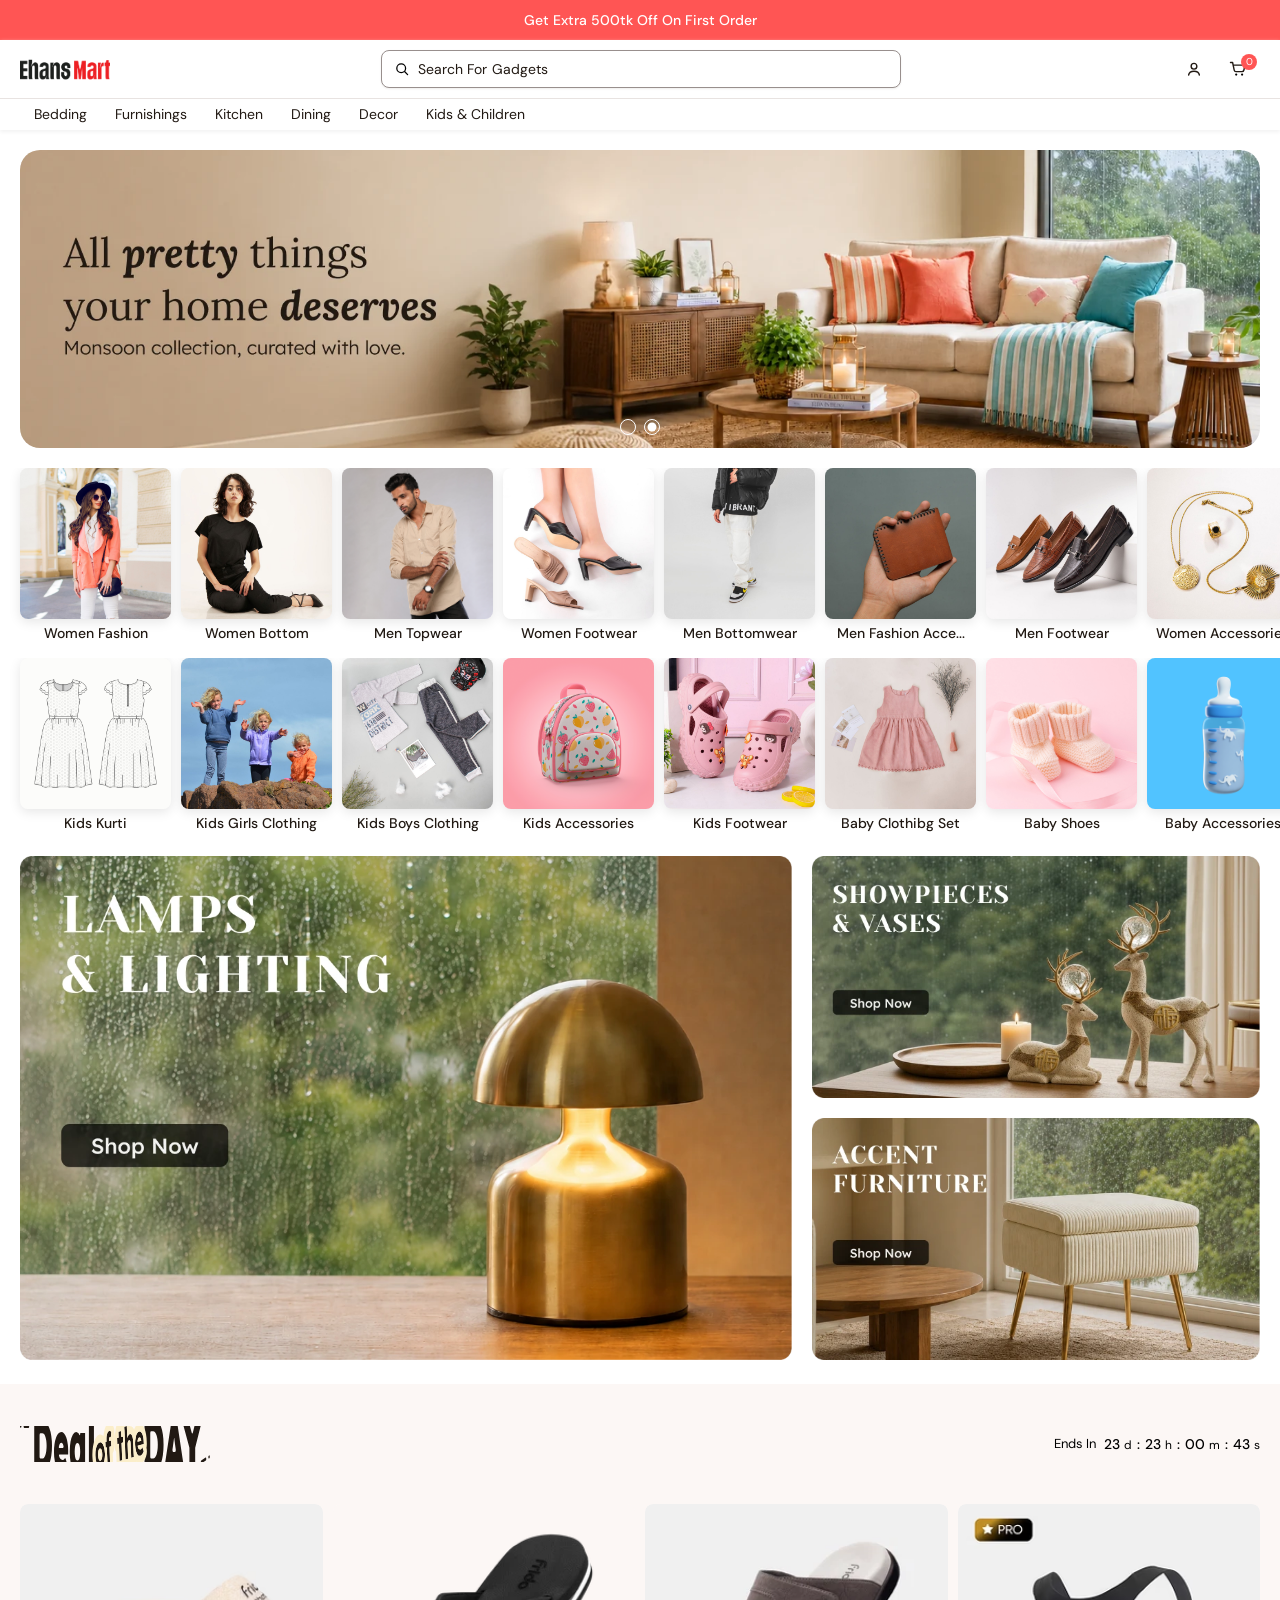
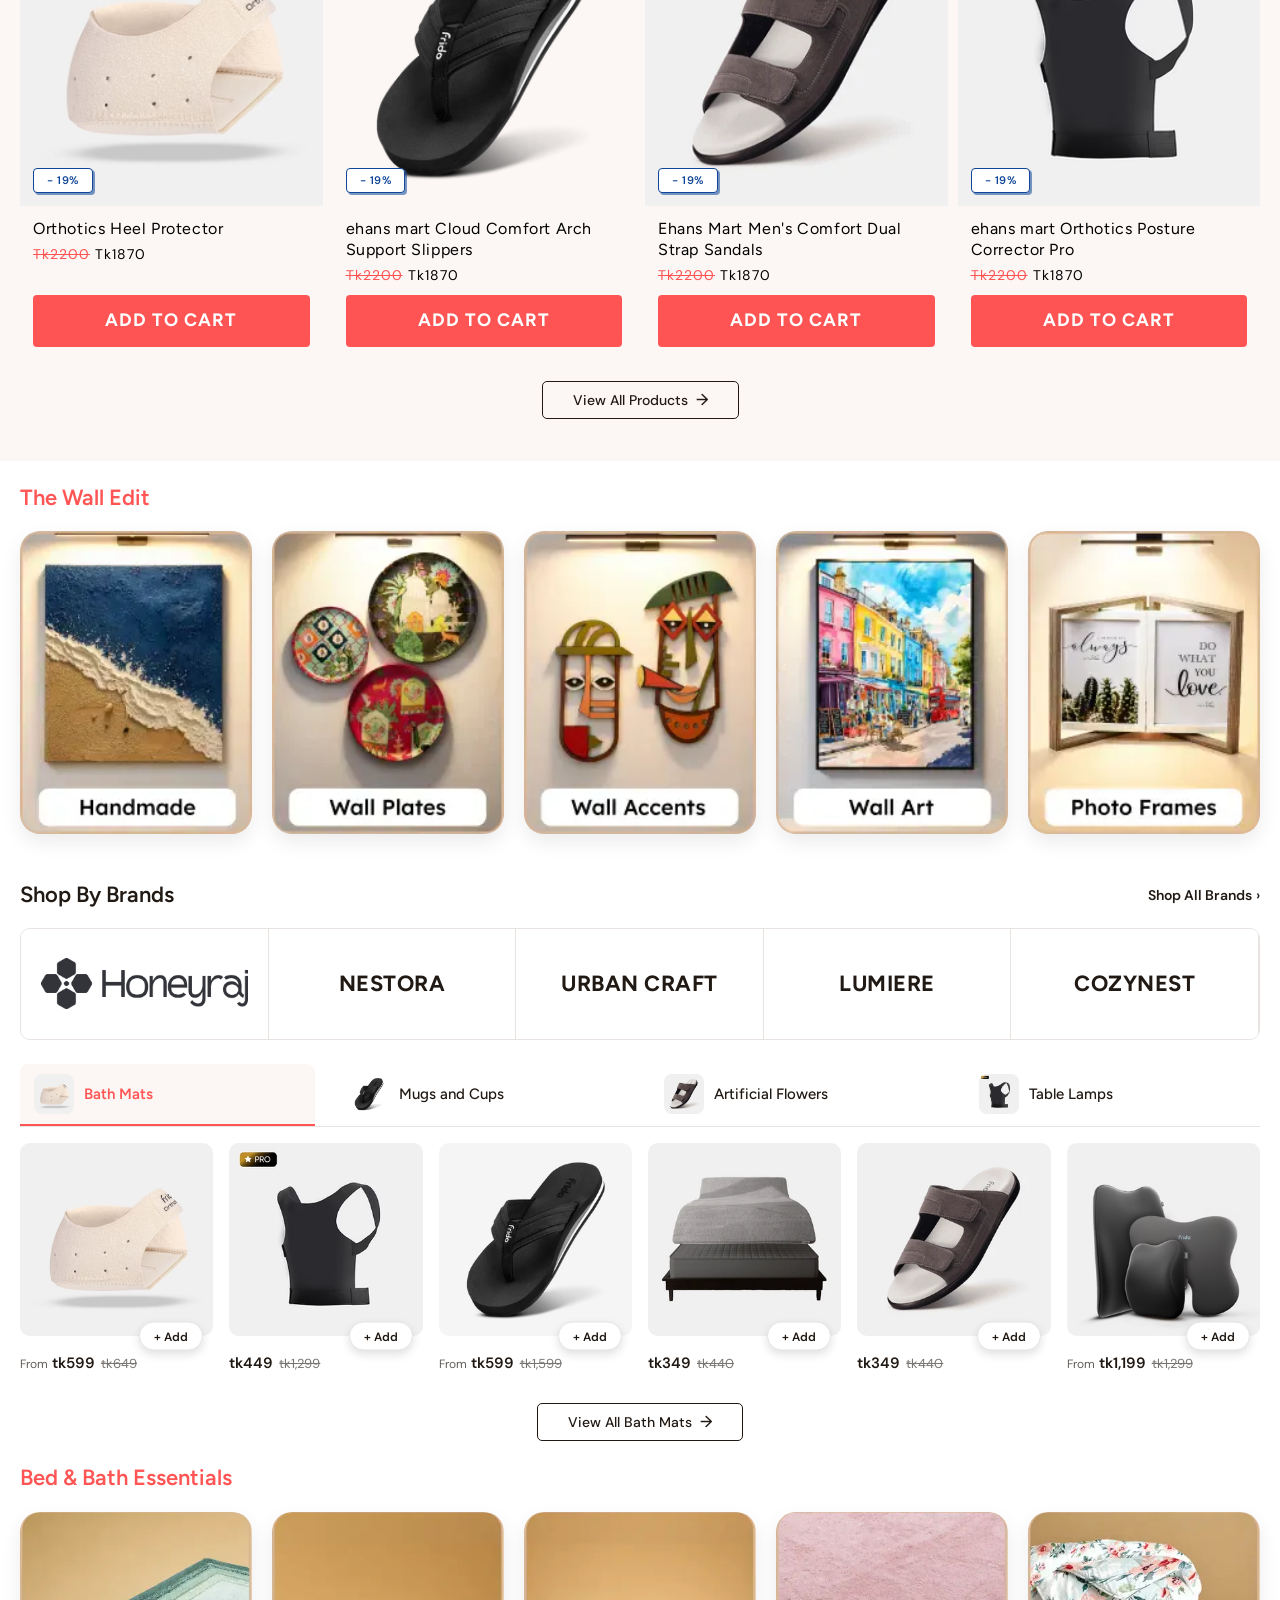
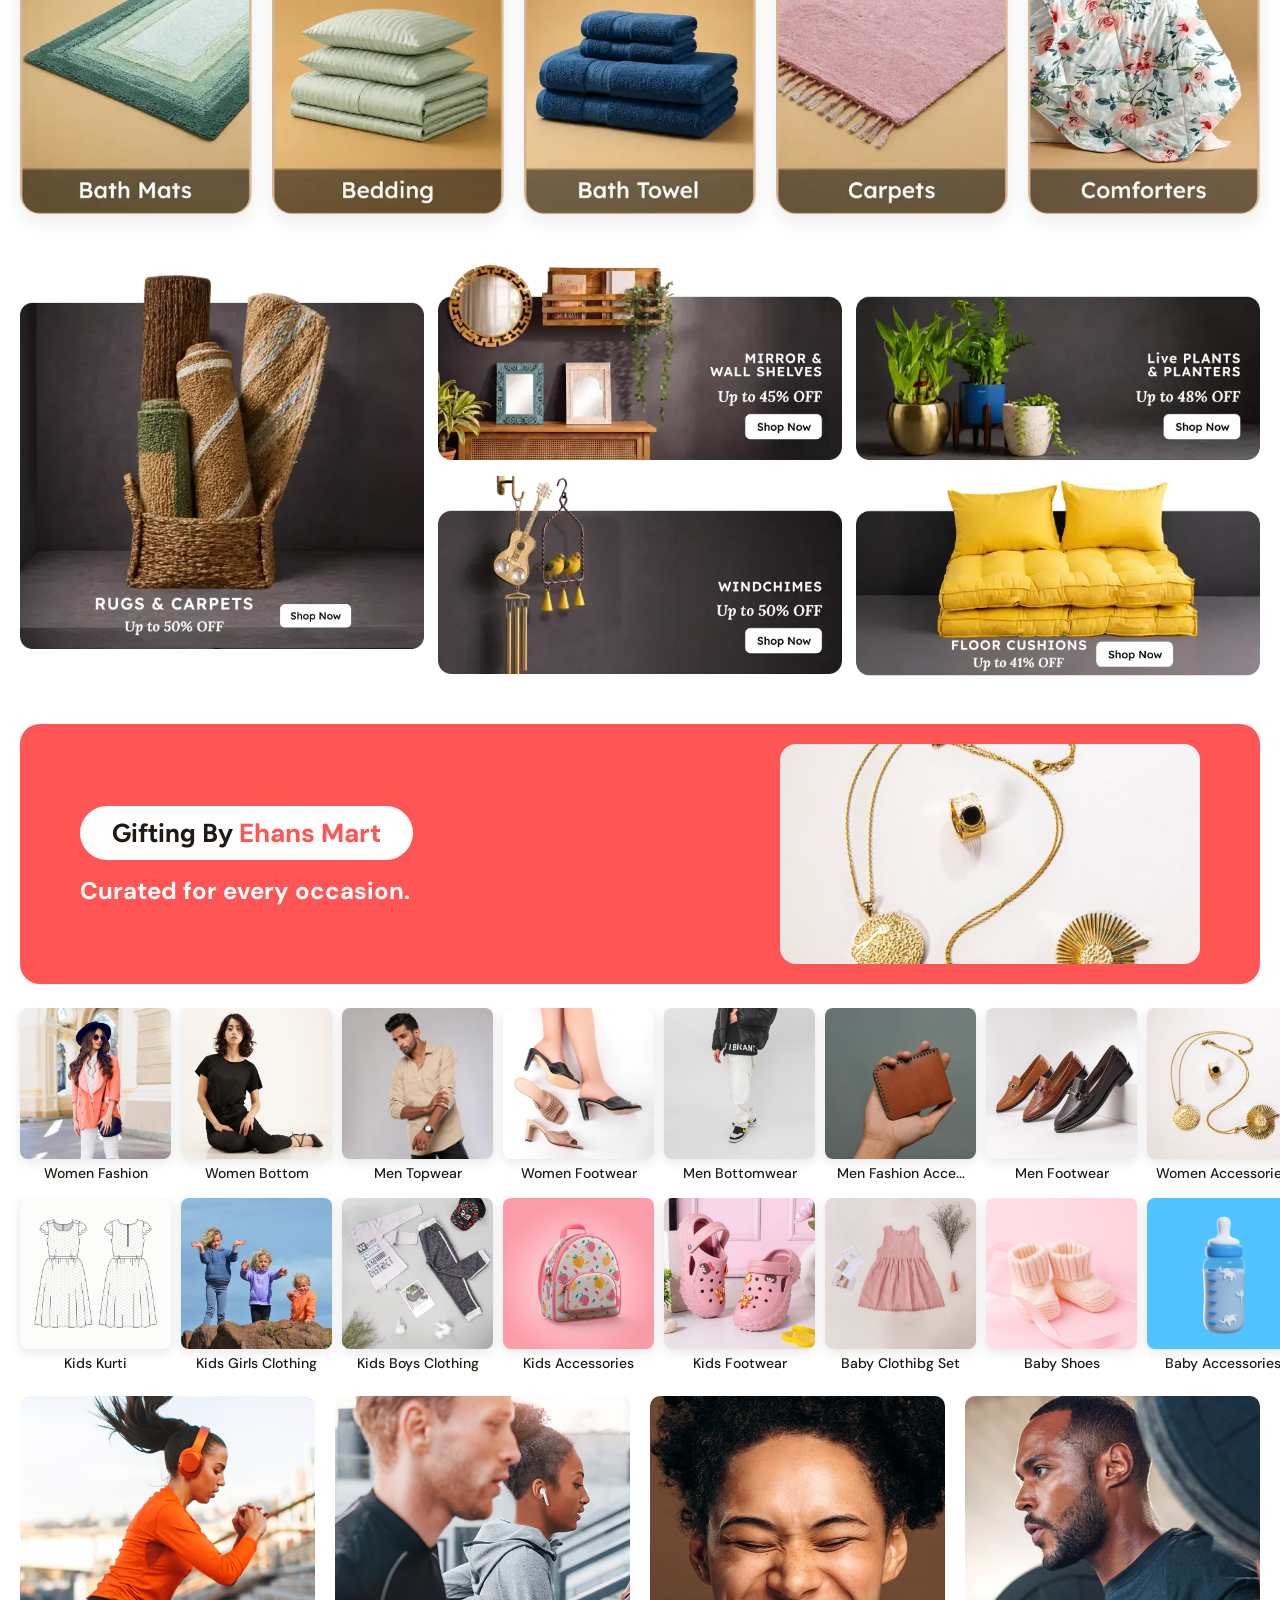
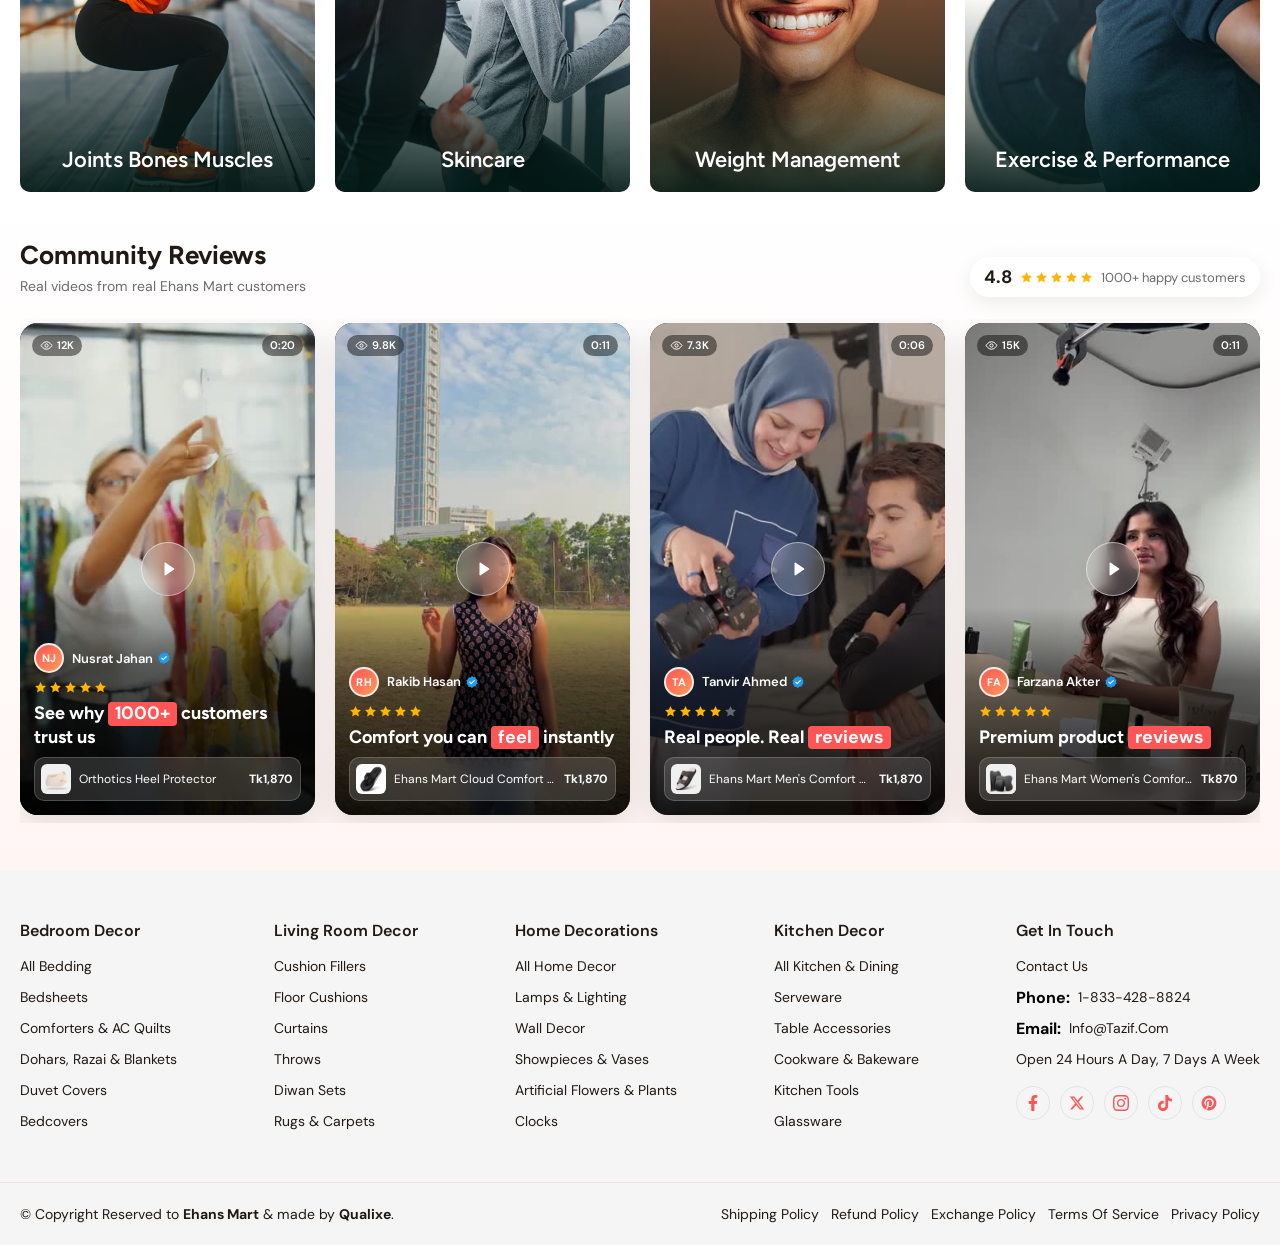
==== index.html @ fea68fd5 "initial project" ====
<!DOCTYPE html>
<html lang="en">

<head>
	<meta charset="UTF-8">
	<meta name="viewport" content="width=device-width, initial-scale=1.0">
	<title>Ehans Mart | Home</title>
	<!-- css link start -->
	<link rel="stylesheet" href="./assets/css/swiper-bundle.min.css">
	<link rel="stylesheet" href="./assets/css/app-menu-section.css">
	<link rel="icon" href="./assets/images/ehans-mart-favicon.svg" type="image/x-icon">
	<link rel="stylesheet" href="./assets/css/footer.css">
	<link rel="stylesheet" href="./assets/css/card.css">
	<link rel="stylesheet" href="./assets/css/image-category-section.css">
	<link rel="stylesheet" href="./assets/css/community-review-section.css">
	<link rel="stylesheet" href="./assets/css/gifting-banner-section.css">
	<link rel="stylesheet" href="./assets/css/grid-banner-section2.css">
	<link rel="stylesheet" href="./assets/css/tab-section.css">
	<link rel="stylesheet" href="./assets/css/category-grid-section.css">
	<link rel="stylesheet" href="./assets/css/shop-by-brand-section.css">
	<link rel="stylesheet" href="./assets/css/card-slider-section.css">
	<link rel="stylesheet" href="./assets/css/grid-banner-section.css">
	<link rel="stylesheet" href="./assets/css/category-section.css">
	<link rel="stylesheet" href="./assets/css/hero-section.css">
	<link rel="stylesheet" href="./assets/css/header.css">
	<link rel="stylesheet" href="./assets/css/announcebar-section.css">
	<link rel="stylesheet" href="./assets/css/main.css">
	<!-- css link end -->
</head>

<body>
	<!-- announcebar-section start -->
	<section class="announcebar-section">
		<div class="container">
			<div class="announcebar-text">
				<p><a href="#!">get Extra 500tk off on first order</a></p>
			</div>
		</div>
	</section>
	<!-- announcebar-section end -->

	<!-- header start -->
	<header class="header home-nav-active home-header">
		<div class="container">
			<nav class="navbar">
				<div class="navbar-left">
					<button class="hamburger app-menu-open">
						<svg width="25" height="15" viewBox="0 0 25 15" fill="none" xmlns="http://www.w3.org/2000/svg">
							<path d="M0.5 13.8333H24.5M0.5 7.16667H24.5M0.5 0.5H24.5" stroke="#16415F" stroke-linecap="round"
								stroke-linejoin="round"></path>
						</svg>
					</button>
					<div class="navbar-logo">
						<a href="index.html">
							<img src="./assets/images/ehans-mart-logo.png" alt="ehans-mart-logo">
						</a>
					</div>
				</div>
				<div class="navbar-search">
					<button class="search-open navbar-search-open-btn">
						<span class="icon">
							<svg viewBox="0 0 20 20" fill="none">
								<circle cx="9" cy="9" r="5.5" stroke="currentColor" stroke-width="1.6"></circle>
								<path d="M13.5 13.5L17 17" stroke="currentColor" stroke-width="1.6" stroke-linecap="round"></path>
							</svg>
						</span>
						<span class="text p">
							search for
							<span class="search-roller">
								<span class="search-roller-track">
									<span>smart phone</span>
									<span>home decoration</span>
									<span>gadgets</span>
								</span>
							</span>
						</span>
					</button>
				</div>
				<!-- search-bar popup start -->
				<div class="search-bar-wrap">
					<button class="search-bar-window-cls-btn"></button>
					<div class="search-bar">
						<div class="search-bar-top">
							<form class="search-form">
								<div class="search-field">
									<span class="icon">
										<svg viewBox="0 0 16 16" fill="none" aria-hidden="true">
											<path
												d="M7.33333 12.6667C10.2789 12.6667 12.6667 10.2789 12.6667 7.33333C12.6667 4.38781 10.2789 2 7.33333 2C4.38781 2 2 4.38781 2 7.33333C2 10.2789 4.38781 12.6667 7.33333 12.6667Z"
												stroke="currentColor" stroke-width="1.5" stroke-linecap="round" stroke-linejoin="round">
											</path>
											<path d="M14 14L11.1 11.1" stroke="currentColor" stroke-width="1.5" stroke-linecap="round"
												stroke-linejoin="round"></path>
										</svg>
									</span>
									<input type="text">
								</div>
							</form>
							<button class="search-bar-close">
								<svg width="16" height="16" viewBox="0 0 10 10" fill="none" xmlns="http://www.w3.org/2000/svg">
									<path
										d="M9.85403 9.14653C9.90048 9.19298 9.93733 9.24813 9.96247 9.30883C9.98762 9.36953 10.0006 9.43458 10.0006 9.50028C10.0006 9.56598 9.98762 9.63103 9.96247 9.69173C9.93733 9.75242 9.90048 9.80757 9.85403 9.85403C9.80757 9.90048 9.75242 9.93733 9.69173 9.96247C9.63103 9.98762 9.56598 10.0006 9.50028 10.0006C9.43458 10.0006 9.36953 9.98762 9.30883 9.96247C9.24813 9.93733 9.19298 9.90048 9.14653 9.85403L5.00028 5.70715L0.854028 9.85403C0.760208 9.94785 0.63296 10.0006 0.500278 10.0006C0.367596 10.0006 0.240348 9.94785 0.146528 9.85403C0.0527077 9.76021 2.61548e-09 9.63296 0 9.50028C-2.61548e-09 9.3676 0.0527077 9.24035 0.146528 9.14653L4.2934 5.00028L0.146528 0.854028C0.0527077 0.760208 0 0.63296 0 0.500278C0 0.367596 0.0527077 0.240348 0.146528 0.146528C0.240348 0.0527077 0.367596 0 0.500278 0C0.63296 0 0.760208 0.0527077 0.854028 0.146528L5.00028 4.2934L9.14653 0.146528C9.24035 0.0527077 9.3676 -2.61548e-09 9.50028 0C9.63296 2.61548e-09 9.76021 0.0527077 9.85403 0.146528C9.94785 0.240348 10.0006 0.367596 10.0006 0.500278C10.0006 0.63296 9.94785 0.760208 9.85403 0.854028L5.70715 5.00028L9.85403 9.14653Z"
										fill="#0B0802"></path>
								</svg>
							</button>
						</div>
						<div class="search-bar-btm active">
							<div class="search-history">
								<div class="search-history-items">
									<div class="search-history-item">
										<p class="search-history-item-title">most searched</p>
										<div class="search-tags">
											<a href="#!">Wall paintings
												<span class="icon">
													<svg viewBox="0 0 12 12" fill="none" aria-hidden="true">
														<path d="M3.5 8.5L8.5 3.5" stroke="currentColor" stroke-linecap="round"
															stroke-linejoin="round"></path>
														<path d="M4.00006 3.49997H8.50006V7.99997" stroke="currentColor" stroke-linecap="round"
															stroke-linejoin="round"></path>
													</svg>
												</span>
											</a>
											<a href="#!">Bedsheets
												<span class="icon">
													<svg viewBox="0 0 12 12" fill="none" aria-hidden="true">
														<path d="M3.5 8.5L8.5 3.5" stroke="currentColor" stroke-linecap="round"
															stroke-linejoin="round"></path>
														<path d="M4.00006 3.49997H8.50006V7.99997" stroke="currentColor" stroke-linecap="round"
															stroke-linejoin="round"></path>
													</svg>
												</span>
											</a>
											<a href="#!">Rugs & Carpets
												<span class="icon">
													<svg viewBox="0 0 12 12" fill="none" aria-hidden="true">
														<path d="M3.5 8.5L8.5 3.5" stroke="currentColor" stroke-linecap="round"
															stroke-linejoin="round"></path>
														<path d="M4.00006 3.49997H8.50006V7.99997" stroke="currentColor" stroke-linecap="round"
															stroke-linejoin="round"></path>
													</svg>
												</span>
											</a>
											<a href="#!">Storage & Organization
												<span class="icon">
													<svg viewBox="0 0 12 12" fill="none" aria-hidden="true">
														<path d="M3.5 8.5L8.5 3.5" stroke="currentColor" stroke-linecap="round"
															stroke-linejoin="round"></path>
														<path d="M4.00006 3.49997H8.50006V7.99997" stroke="currentColor" stroke-linecap="round"
															stroke-linejoin="round"></path>
													</svg>
												</span>
											</a>
											<a href="#!">Lamps and lightings
												<span class="icon">
													<svg viewBox="0 0 12 12" fill="none" aria-hidden="true">
														<path d="M3.5 8.5L8.5 3.5" stroke="currentColor" stroke-linecap="round"
															stroke-linejoin="round"></path>
														<path d="M4.00006 3.49997H8.50006V7.99997" stroke="currentColor" stroke-linecap="round"
															stroke-linejoin="round"></path>
													</svg>
												</span>
											</a>
										</div>
									</div>
									<div class="search-history-item">
										<p class="search-history-item-title">Explore best category</p>
										<div class="search-categories">
											<a href="#!" class="search-category">
												<div class="search-category-img">
													<img src="./assets/images/search-cetagory-img1.webp" alt="search-cetagory-img1.webp">
												</div>
												<div class="search-category-content">
													<p class="title">Bedsheets</p>
												</div>
											</a>
											<a href="#!" class="search-category">
												<div class="search-category-img">
													<img src="./assets/images/search-cetagory-img1.webp" alt="search-cetagory-img1.webp">
												</div>
												<div class="search-category-content">
													<p class="title">Bedsheets</p>
												</div>
											</a>
											<a href="#!" class="search-category">
												<div class="search-category-img">
													<img src="./assets/images/search-cetagory-img1.webp" alt="search-cetagory-img1.webp">
												</div>
												<div class="search-category-content">
													<p class="title">Bedsheets</p>
												</div>
											</a>
											<a href="#!" class="search-category">
												<div class="search-category-img">
													<img src="./assets/images/search-cetagory-img1.webp" alt="search-cetagory-img1.webp">
												</div>
												<div class="search-category-content">
													<p class="title">Bedsheets</p>
												</div>
											</a>
											<a href="#!" class="search-category">
												<div class="search-category-img">
													<img src="./assets/images/search-cetagory-img1.webp" alt="search-cetagory-img1.webp">
												</div>
												<div class="search-category-content">
													<p class="title">Bedsheets</p>
												</div>
											</a>
											<a href="#!" class="search-category">
												<div class="search-category-img">
													<img src="./assets/images/search-cetagory-img1.webp" alt="search-cetagory-img1.webp">
												</div>
												<div class="search-category-content">
													<p class="title">Bedsheets</p>
												</div>
											</a>
										</div>
									</div>
								</div>
							</div>
							<div class="search-result-area">
								<div class="search-result">
									<p class="search-result-title">Search Results:</p>
									<div class="search-result-items">
										<a href="#!" class="search-result-item">
											<div class="search-result-img">
												<img src="./assets/images/search-cetagory-img1.webp" alt="search-cetagory-img1.webp">
											</div>
											<div class="search-result-content">
												<p class="title">new premium Bedsheets</p>
												<p class="price"><span class="lp">tk12,000</span><span class="pp">tk1440</span></p>
											</div>
										</a>
										<a href="#!" class="search-result-item">
											<div class="search-result-img">
												<img src="./assets/images/search-cetagory-img1.webp" alt="search-cetagory-img1.webp">
											</div>
											<div class="search-result-content">
												<p class="title">new premium Bedsheets</p>
												<p class="price"><span class="lp">tk12,000</span><span class="pp">tk1440</span></p>
											</div>
										</a>
										<a href="#!" class="search-result-item">
											<div class="search-result-img">
												<img src="./assets/images/search-cetagory-img1.webp" alt="search-cetagory-img1.webp">
											</div>
											<div class="search-result-content">
												<p class="title">new premium Bedsheets</p>
												<p class="price"><span class="lp">tk12,000</span><span class="pp">tk1440</span></p>
											</div>
										</a>
										<a href="#!" class="search-result-item">
											<div class="search-result-img">
												<img src="./assets/images/search-cetagory-img1.webp" alt="search-cetagory-img1.webp">
											</div>
											<div class="search-result-content">
												<p class="title">new premium Bedsheets</p>
												<p class="price"><span class="lp">tk12,000</span><span class="pp">tk1440</span></p>
											</div>
										</a>
									</div>
									<div class="search-result-btn">
										<a href="#!" class="btn">view all results</a>
									</div>
								</div>
							</div>
						</div>
					</div>
				</div>
				<!-- search-bar popup end -->
				<div class="navbar-icons">
					<button class="navbar-icon navbar-search-open-btn">
						<svg viewBox="0 0 20 20" fill="none" aria-hidden="true">
							<path
								d="M9.16667 15.8333C12.8486 15.8333 15.8333 12.8486 15.8333 9.16667C15.8333 5.48477 12.8486 2.5 9.16667 2.5C5.48477 2.5 2.5 5.48477 2.5 9.16667C2.5 12.8486 5.48477 15.8333 9.16667 15.8333Z"
								stroke="currentColor" stroke-width="1.5" stroke-linecap="round" stroke-linejoin="round"></path>
							<path d="M17.5 17.5L13.875 13.875" stroke="currentColor" stroke-width="1.5" stroke-linecap="round"
								stroke-linejoin="round"></path>
						</svg>
					</button>
					<a href="#!" class="navbar-icon">
						<svg viewBox="0 0 20 20" fill="none" aria-hidden="true">
							<path d="M10 10.1A2.85 2.85 0 1 0 10 4.4a2.85 2.85 0 0 0 0 5.7Z" stroke="currentColor" stroke-width="1.4">
							</path>
							<path d="M4.6 16c.45-2.25 2.48-3.7 5.4-3.7 2.92 0 4.95 1.45 5.4 3.7" stroke="currentColor"
								stroke-width="1.4" stroke-linecap="round"></path>
						</svg>
					</a>
					<button class="navbar-icon cart-drawer-open">
						<span class="cart-count">0</span>
						<svg viewBox="0 0 20 20" fill="none" aria-hidden="true">
							<path d="M2.5 3.5H4.6l1.6 7.7c.17.82.89 1.4 1.73 1.4h6.17c.82 0 1.53-.55 1.73-1.34l1.3-5.16H5.3"
								stroke="currentColor" stroke-width="1.4" stroke-linecap="round" stroke-linejoin="round"></path>
							<circle cx="8.2" cy="15.6" r="1.1" fill="currentColor"></circle>
							<circle cx="14.1" cy="15.6" r="1.1" fill="currentColor"></circle>
						</svg>
					</button>
				</div>
				<div class="navbar-link-area">
					<ul class="navbar-links">
						<li class="navbar-link">
							<p class="navbar-link-btn">bedding</p>
							<div class="megamenu">
								<div class="megamenu-items">
									<div class="megamenu-item">
										<h6 class="megamenu-item-title">Bedsheets By Design</h6>
										<ul>
											<li>
												<a href="#!">Abstract Bedsheets</a>
											</li>
											<li>
												<a href="#!">Solid Bedsheets</a>
											</li>
											<li>
												<a href="#!">Floral Bedsheets</a>
											</li>
											<li>
												<a href="#!">Geometric Bedsheets</a>
											</li>
											<li>
												<a href="#!">Fabulous Indian Prints</a>
											</li>
											<li>
												<a href="#!">Kids Bedsheets</a>
											</li>
										</ul>
									</div>
									<div class="megamenu-item">
										<h6 class="megamenu-item-title">Bedsheets By Design</h6>
										<ul>
											<li>
												<a href="#!">Abstract Bedsheets</a>
											</li>
											<li>
												<a href="#!">Solid Bedsheets</a>
											</li>
											<li>
												<a href="#!">Floral Bedsheets</a>
											</li>
											<li>
												<a href="#!">Geometric Bedsheets</a>
											</li>
											<li>
												<a href="#!">Fabulous Indian Prints</a>
											</li>
											<li>
												<a href="#!">Kids Bedsheets</a>
											</li>
										</ul>
									</div>
									<div class="megamenu-item">
										<h6 class="megamenu-item-title">Bedsheets By Design</h6>
										<ul>
											<li>
												<a href="#!">Abstract Bedsheets</a>
											</li>
											<li>
												<a href="#!">Solid Bedsheets</a>
											</li>
											<li>
												<a href="#!">Floral Bedsheets</a>
											</li>
											<li>
												<a href="#!">Geometric Bedsheets</a>
											</li>
											<li>
												<a href="#!">Fabulous Indian Prints</a>
											</li>
											<li>
												<a href="#!">Kids Bedsheets</a>
											</li>
										</ul>
									</div>
									<div class="megamenu-item">
										<h6 class="megamenu-item-title">Bedsheets By Design</h6>
										<ul>
											<li>
												<a href="#!">Abstract Bedsheets</a>
											</li>
											<li>
												<a href="#!">Solid Bedsheets</a>
											</li>
											<li>
												<a href="#!">Floral Bedsheets</a>
											</li>
											<li>
												<a href="#!">Geometric Bedsheets</a>
											</li>
											<li>
												<a href="#!">Fabulous Indian Prints</a>
											</li>
											<li>
												<a href="#!">Kids Bedsheets</a>
											</li>
										</ul>
									</div>
									<div class="megamenu-item">
										<h6 class="megamenu-item-title">Bedsheets By Design</h6>
										<ul>
											<li>
												<a href="#!">Abstract Bedsheets</a>
											</li>
											<li>
												<a href="#!">Solid Bedsheets</a>
											</li>
											<li>
												<a href="#!">Floral Bedsheets</a>
											</li>
											<li>
												<a href="#!">Geometric Bedsheets</a>
											</li>
											<li>
												<a href="#!">Fabulous Indian Prints</a>
											</li>
											<li>
												<a href="#!">Kids Bedsheets</a>
											</li>
										</ul>
									</div>
								</div>
							</div>
						</li>
						<li class="navbar-link">
							<p class="navbar-link-btn">Furnishings</p>
							<div class="megamenu">
								<div class="megamenu-items">
									<div class="megamenu-item">
										<h6 class="megamenu-item-title">Bedsheets By Design</h6>
										<ul>
											<li>
												<a href="#!">Abstract Bedsheets</a>
											</li>
											<li>
												<a href="#!">Solid Bedsheets</a>
											</li>
											<li>
												<a href="#!">Floral Bedsheets</a>
											</li>
											<li>
												<a href="#!">Geometric Bedsheets</a>
											</li>
											<li>
												<a href="#!">Fabulous Indian Prints</a>
											</li>
											<li>
												<a href="#!">Kids Bedsheets</a>
											</li>
										</ul>
									</div>
									<div class="megamenu-item">
										<h6 class="megamenu-item-title">Bedsheets By Design</h6>
										<ul>
											<li>
												<a href="#!">Abstract Bedsheets</a>
											</li>
											<li>
												<a href="#!">Solid Bedsheets</a>
											</li>
											<li>
												<a href="#!">Floral Bedsheets</a>
											</li>
											<li>
												<a href="#!">Geometric Bedsheets</a>
											</li>
											<li>
												<a href="#!">Fabulous Indian Prints</a>
											</li>
											<li>
												<a href="#!">Kids Bedsheets</a>
											</li>
										</ul>
									</div>
									<div class="megamenu-item">
										<h6 class="megamenu-item-title">Bedsheets By Design</h6>
										<ul>
											<li>
												<a href="#!">Abstract Bedsheets</a>
											</li>
											<li>
												<a href="#!">Solid Bedsheets</a>
											</li>
											<li>
												<a href="#!">Floral Bedsheets</a>
											</li>
											<li>
												<a href="#!">Geometric Bedsheets</a>
											</li>
											<li>
												<a href="#!">Fabulous Indian Prints</a>
											</li>
											<li>
												<a href="#!">Kids Bedsheets</a>
											</li>
										</ul>
									</div>
									<div class="megamenu-item">
										<h6 class="megamenu-item-title">Bedsheets By Design</h6>
										<ul>
											<li>
												<a href="#!">Abstract Bedsheets</a>
											</li>
											<li>
												<a href="#!">Solid Bedsheets</a>
											</li>
											<li>
												<a href="#!">Floral Bedsheets</a>
											</li>
											<li>
												<a href="#!">Geometric Bedsheets</a>
											</li>
											<li>
												<a href="#!">Fabulous Indian Prints</a>
											</li>
											<li>
												<a href="#!">Kids Bedsheets</a>
											</li>
										</ul>
									</div>
									<div class="megamenu-item">
										<h6 class="megamenu-item-title">Bedsheets By Design</h6>
										<ul>
											<li>
												<a href="#!">Abstract Bedsheets</a>
											</li>
											<li>
												<a href="#!">Solid Bedsheets</a>
											</li>
											<li>
												<a href="#!">Floral Bedsheets</a>
											</li>
											<li>
												<a href="#!">Geometric Bedsheets</a>
											</li>
											<li>
												<a href="#!">Fabulous Indian Prints</a>
											</li>
											<li>
												<a href="#!">Kids Bedsheets</a>
											</li>
										</ul>
									</div>
								</div>
							</div>
						</li>
						<li class="navbar-link">
							<p class="navbar-link-btn">Kitchen</p>
							<div class="megamenu">
								<div class="megamenu-items">
									<div class="megamenu-item">
										<h6 class="megamenu-item-title">Bedsheets By Design</h6>
										<ul>
											<li>
												<a href="#!">Abstract Bedsheets</a>
											</li>
											<li>
												<a href="#!">Solid Bedsheets</a>
											</li>
											<li>
												<a href="#!">Floral Bedsheets</a>
											</li>
											<li>
												<a href="#!">Geometric Bedsheets</a>
											</li>
											<li>
												<a href="#!">Fabulous Indian Prints</a>
											</li>
											<li>
												<a href="#!">Kids Bedsheets</a>
											</li>
										</ul>
									</div>
									<div class="megamenu-item">
										<h6 class="megamenu-item-title">Bedsheets By Design</h6>
										<ul>
											<li>
												<a href="#!">Abstract Bedsheets</a>
											</li>
											<li>
												<a href="#!">Solid Bedsheets</a>
											</li>
											<li>
												<a href="#!">Floral Bedsheets</a>
											</li>
											<li>
												<a href="#!">Geometric Bedsheets</a>
											</li>
											<li>
												<a href="#!">Fabulous Indian Prints</a>
											</li>
											<li>
												<a href="#!">Kids Bedsheets</a>
											</li>
										</ul>
									</div>
									<div class="megamenu-item">
										<h6 class="megamenu-item-title">Bedsheets By Design</h6>
										<ul>
											<li>
												<a href="#!">Abstract Bedsheets</a>
											</li>
											<li>
												<a href="#!">Solid Bedsheets</a>
											</li>
											<li>
												<a href="#!">Floral Bedsheets</a>
											</li>
											<li>
												<a href="#!">Geometric Bedsheets</a>
											</li>
											<li>
												<a href="#!">Fabulous Indian Prints</a>
											</li>
											<li>
												<a href="#!">Kids Bedsheets</a>
											</li>
										</ul>
									</div>
									<div class="megamenu-item">
										<h6 class="megamenu-item-title">Bedsheets By Design</h6>
										<ul>
											<li>
												<a href="#!">Abstract Bedsheets</a>
											</li>
											<li>
												<a href="#!">Solid Bedsheets</a>
											</li>
											<li>
												<a href="#!">Floral Bedsheets</a>
											</li>
											<li>
												<a href="#!">Geometric Bedsheets</a>
											</li>
											<li>
												<a href="#!">Fabulous Indian Prints</a>
											</li>
											<li>
												<a href="#!">Kids Bedsheets</a>
											</li>
										</ul>
									</div>
									<div class="megamenu-item">
										<h6 class="megamenu-item-title">Bedsheets By Design</h6>
										<ul>
											<li>
												<a href="#!">Abstract Bedsheets</a>
											</li>
											<li>
												<a href="#!">Solid Bedsheets</a>
											</li>
											<li>
												<a href="#!">Floral Bedsheets</a>
											</li>
											<li>
												<a href="#!">Geometric Bedsheets</a>
											</li>
											<li>
												<a href="#!">Fabulous Indian Prints</a>
											</li>
											<li>
												<a href="#!">Kids Bedsheets</a>
											</li>
										</ul>
									</div>
								</div>
							</div>
						</li>
						<li class="navbar-link">
							<p class="navbar-link-btn">Dining</p>
							<div class="megamenu">
								<div class="megamenu-items">
									<div class="megamenu-item">
										<h6 class="megamenu-item-title">Bedsheets By Design</h6>
										<ul>
											<li>
												<a href="#!">Abstract Bedsheets</a>
											</li>
											<li>
												<a href="#!">Solid Bedsheets</a>
											</li>
											<li>
												<a href="#!">Floral Bedsheets</a>
											</li>
											<li>
												<a href="#!">Geometric Bedsheets</a>
											</li>
											<li>
												<a href="#!">Fabulous Indian Prints</a>
											</li>
											<li>
												<a href="#!">Kids Bedsheets</a>
											</li>
										</ul>
									</div>
									<div class="megamenu-item">
										<h6 class="megamenu-item-title">Bedsheets By Design</h6>
										<ul>
											<li>
												<a href="#!">Abstract Bedsheets</a>
											</li>
											<li>
												<a href="#!">Solid Bedsheets</a>
											</li>
											<li>
												<a href="#!">Floral Bedsheets</a>
											</li>
											<li>
												<a href="#!">Geometric Bedsheets</a>
											</li>
											<li>
												<a href="#!">Fabulous Indian Prints</a>
											</li>
											<li>
												<a href="#!">Kids Bedsheets</a>
											</li>
										</ul>
									</div>
									<div class="megamenu-item">
										<h6 class="megamenu-item-title">Bedsheets By Design</h6>
										<ul>
											<li>
												<a href="#!">Abstract Bedsheets</a>
											</li>
											<li>
												<a href="#!">Solid Bedsheets</a>
											</li>
											<li>
												<a href="#!">Floral Bedsheets</a>
											</li>
											<li>
												<a href="#!">Geometric Bedsheets</a>
											</li>
											<li>
												<a href="#!">Fabulous Indian Prints</a>
											</li>
											<li>
												<a href="#!">Kids Bedsheets</a>
											</li>
										</ul>
									</div>
									<div class="megamenu-item">
										<h6 class="megamenu-item-title">Bedsheets By Design</h6>
										<ul>
											<li>
												<a href="#!">Abstract Bedsheets</a>
											</li>
											<li>
												<a href="#!">Solid Bedsheets</a>
											</li>
											<li>
												<a href="#!">Floral Bedsheets</a>
											</li>
											<li>
												<a href="#!">Geometric Bedsheets</a>
											</li>
											<li>
												<a href="#!">Fabulous Indian Prints</a>
											</li>
											<li>
												<a href="#!">Kids Bedsheets</a>
											</li>
										</ul>
									</div>
									<div class="megamenu-item">
										<h6 class="megamenu-item-title">Bedsheets By Design</h6>
										<ul>
											<li>
												<a href="#!">Abstract Bedsheets</a>
											</li>
											<li>
												<a href="#!">Solid Bedsheets</a>
											</li>
											<li>
												<a href="#!">Floral Bedsheets</a>
											</li>
											<li>
												<a href="#!">Geometric Bedsheets</a>
											</li>
											<li>
												<a href="#!">Fabulous Indian Prints</a>
											</li>
											<li>
												<a href="#!">Kids Bedsheets</a>
											</li>
										</ul>
									</div>
								</div>
							</div>
						</li>
						<li class="navbar-link">
							<p class="navbar-link-btn">Decor</p>
							<div class="megamenu">
								<div class="megamenu-items">
									<div class="megamenu-item">
										<h6 class="megamenu-item-title">Bedsheets By Design</h6>
										<ul>
											<li>
												<a href="#!">Abstract Bedsheets</a>
											</li>
											<li>
												<a href="#!">Solid Bedsheets</a>
											</li>
											<li>
												<a href="#!">Floral Bedsheets</a>
											</li>
											<li>
												<a href="#!">Geometric Bedsheets</a>
											</li>
											<li>
												<a href="#!">Fabulous Indian Prints</a>
											</li>
											<li>
												<a href="#!">Kids Bedsheets</a>
											</li>
										</ul>
									</div>
									<div class="megamenu-item">
										<h6 class="megamenu-item-title">Bedsheets By Design</h6>
										<ul>
											<li>
												<a href="#!">Abstract Bedsheets</a>
											</li>
											<li>
												<a href="#!">Solid Bedsheets</a>
											</li>
											<li>
												<a href="#!">Floral Bedsheets</a>
											</li>
											<li>
												<a href="#!">Geometric Bedsheets</a>
											</li>
											<li>
												<a href="#!">Fabulous Indian Prints</a>
											</li>
											<li>
												<a href="#!">Kids Bedsheets</a>
											</li>
										</ul>
									</div>
									<div class="megamenu-item">
										<h6 class="megamenu-item-title">Bedsheets By Design</h6>
										<ul>
											<li>
												<a href="#!">Abstract Bedsheets</a>
											</li>
											<li>
												<a href="#!">Solid Bedsheets</a>
											</li>
											<li>
												<a href="#!">Floral Bedsheets</a>
											</li>
											<li>
												<a href="#!">Geometric Bedsheets</a>
											</li>
											<li>
												<a href="#!">Fabulous Indian Prints</a>
											</li>
											<li>
												<a href="#!">Kids Bedsheets</a>
											</li>
										</ul>
									</div>
									<div class="megamenu-item">
										<h6 class="megamenu-item-title">Bedsheets By Design</h6>
										<ul>
											<li>
												<a href="#!">Abstract Bedsheets</a>
											</li>
											<li>
												<a href="#!">Solid Bedsheets</a>
											</li>
											<li>
												<a href="#!">Floral Bedsheets</a>
											</li>
											<li>
												<a href="#!">Geometric Bedsheets</a>
											</li>
											<li>
												<a href="#!">Fabulous Indian Prints</a>
											</li>
											<li>
												<a href="#!">Kids Bedsheets</a>
											</li>
										</ul>
									</div>
									<div class="megamenu-item">
										<h6 class="megamenu-item-title">Bedsheets By Design</h6>
										<ul>
											<li>
												<a href="#!">Abstract Bedsheets</a>
											</li>
											<li>
												<a href="#!">Solid Bedsheets</a>
											</li>
											<li>
												<a href="#!">Floral Bedsheets</a>
											</li>
											<li>
												<a href="#!">Geometric Bedsheets</a>
											</li>
											<li>
												<a href="#!">Fabulous Indian Prints</a>
											</li>
											<li>
												<a href="#!">Kids Bedsheets</a>
											</li>
										</ul>
									</div>
								</div>
							</div>
						</li>
						<li class="navbar-link">
							<p class="navbar-link-btn">Kids & Children</p>
							<div class="megamenu">
								<div class="megamenu-items">
									<div class="megamenu-item">
										<h6 class="megamenu-item-title">Bedsheets By Design</h6>
										<ul>
											<li>
												<a href="#!">Abstract Bedsheets</a>
											</li>
											<li>
												<a href="#!">Solid Bedsheets</a>
											</li>
											<li>
												<a href="#!">Floral Bedsheets</a>
											</li>
											<li>
												<a href="#!">Geometric Bedsheets</a>
											</li>
											<li>
												<a href="#!">Fabulous Indian Prints</a>
											</li>
											<li>
												<a href="#!">Kids Bedsheets</a>
											</li>
										</ul>
									</div>
									<div class="megamenu-item">
										<h6 class="megamenu-item-title">Bedsheets By Design</h6>
										<ul>
											<li>
												<a href="#!">Abstract Bedsheets</a>
											</li>
											<li>
												<a href="#!">Solid Bedsheets</a>
											</li>
											<li>
												<a href="#!">Floral Bedsheets</a>
											</li>
											<li>
												<a href="#!">Geometric Bedsheets</a>
											</li>
											<li>
												<a href="#!">Fabulous Indian Prints</a>
											</li>
											<li>
												<a href="#!">Kids Bedsheets</a>
											</li>
										</ul>
									</div>
									<div class="megamenu-item">
										<h6 class="megamenu-item-title">Bedsheets By Design</h6>
										<ul>
											<li>
												<a href="#!">Abstract Bedsheets</a>
											</li>
											<li>
												<a href="#!">Solid Bedsheets</a>
											</li>
											<li>
												<a href="#!">Floral Bedsheets</a>
											</li>
											<li>
												<a href="#!">Geometric Bedsheets</a>
											</li>
											<li>
												<a href="#!">Fabulous Indian Prints</a>
											</li>
											<li>
												<a href="#!">Kids Bedsheets</a>
											</li>
										</ul>
									</div>
									<div class="megamenu-item">
										<h6 class="megamenu-item-title">Bedsheets By Design</h6>
										<ul>
											<li>
												<a href="#!">Abstract Bedsheets</a>
											</li>
											<li>
												<a href="#!">Solid Bedsheets</a>
											</li>
											<li>
												<a href="#!">Floral Bedsheets</a>
											</li>
											<li>
												<a href="#!">Geometric Bedsheets</a>
											</li>
											<li>
												<a href="#!">Fabulous Indian Prints</a>
											</li>
											<li>
												<a href="#!">Kids Bedsheets</a>
											</li>
										</ul>
									</div>
									<div class="megamenu-item">
										<h6 class="megamenu-item-title">Bedsheets By Design</h6>
										<ul>
											<li>
												<a href="#!">Abstract Bedsheets</a>
											</li>
											<li>
												<a href="#!">Solid Bedsheets</a>
											</li>
											<li>
												<a href="#!">Floral Bedsheets</a>
											</li>
											<li>
												<a href="#!">Geometric Bedsheets</a>
											</li>
											<li>
												<a href="#!">Fabulous Indian Prints</a>
											</li>
											<li>
												<a href="#!">Kids Bedsheets</a>
											</li>
										</ul>
									</div>
								</div>
							</div>
						</li>
					</ul>
				</div>
			</nav>
		</div>

		<!-- mobile-menu start -->
		<div class="mobile-menu-wrap">
			<div class="mobile-menu-close-window-btn"></div>
			<div class="mobile-menu-container">
				<div class="mobile-menu-top">
					<button class="mobile-menu-close-btn" type="button">
						<svg viewBox="0 0 20 20" fill="none" aria-hidden="true">
							<path d="M16 10H4" stroke="currentColor" stroke-width="1.6" stroke-linecap="round"></path>
							<path d="M8 6L4 10L8 14" stroke="currentColor" stroke-width="1.6" stroke-linecap="round"
								stroke-linejoin="round"></path>
						</svg>
					</button>
					<p class="mobile-menu-title">all categories</p>
					<button class="mobile-menu-search navbar-search-open-btn">
						<svg viewBox="0 0 20 20" fill="none" aria-hidden="true">
							<path
								d="M9.16667 15.8333C12.8486 15.8333 15.8333 12.8486 15.8333 9.16667C15.8333 5.48477 12.8486 2.5 9.16667 2.5C5.48477 2.5 2.5 5.48477 2.5 9.16667C2.5 12.8486 5.48477 15.8333 9.16667 15.8333Z"
								stroke="currentColor" stroke-width="1.5" stroke-linecap="round" stroke-linejoin="round"></path>
							<path d="M17.5 17.5L13.875 13.875" stroke="currentColor" stroke-width="1.5" stroke-linecap="round"
								stroke-linejoin="round"></path>
						</svg>
					</button>
				</div>
				<div class="mobile-menu-inner">
					<div class="mobile-menu-tabs">
						<a href="#bedding" class="mobile-menu-tab active">
							<span class="mobile-menu-tab-img">
								<img src="./assets/images/mobile-menu-tab-img1.webp" alt="mobile-menu-tab-img1.webp">
							</span>
							<span class="mobile-menu-tab-title">bedding</span>
						</a>
						<a href="#furnishings" class="mobile-menu-tab">
							<span class="mobile-menu-tab-img">
								<img src="./assets/images/mobile-menu-tab-img12.webp" alt="mobile-menu-tab-img12.webp">
							</span>
							<span class="mobile-menu-tab-title">Furnishings</span>
						</a>
						<a href="#decor" class="mobile-menu-tab">
							<span class="mobile-menu-tab-img">
								<img src="./assets/images/mobile-menu-tab-img22.webp" alt="mobile-menu-tab-img22.webp">
							</span>
							<span class="mobile-menu-tab-title">Decor</span>
						</a>
						<a href="#dining" class="mobile-menu-tab">
							<span class="mobile-menu-tab-img">
								<img src="./assets/images/mobile-menu-tab-img23.webp" alt="mobile-menu-tab-img23.webp">
							</span>
							<span class="mobile-menu-tab-title">Dining</span>
						</a>
						<a href="#kitchen" class="mobile-menu-tab">
							<span class="mobile-menu-tab-img">
								<img src="./assets/images/mobile-menu-tab-img24.webp" alt="mobile-menu-tab-img24.webp">
							</span>
							<span class="mobile-menu-tab-title">Kitchen</span>
						</a>
						<a href="#bath" class="mobile-menu-tab">
							<span class="mobile-menu-tab-img">
								<img src="./assets/images/mobile-menu-tab-img25.webp" alt="mobile-menu-tab-img25.webp">
							</span>
							<span class="mobile-menu-tab-title">Bath</span>
						</a>
						<a href="#organisers" class="mobile-menu-tab">
							<span class="mobile-menu-tab-img">
								<img src="./assets/images/mobile-menu-tab-img26.webp" alt="mobile-menu-tab-img26.webp">
							</span>
							<span class="mobile-menu-tab-title">Organisers</span>
						</a>
						<a href="#gifts" class="mobile-menu-tab">
							<span class="mobile-menu-tab-img">
								<img src="./assets/images/mobile-menu-tab-img27.webp" alt="mobile-menu-tab-img27.webp">
							</span>
							<span class="mobile-menu-tab-title">Gifts</span>
						</a>
					</div>
					<div class="mobile-menu-tabs-contents">
						<div class="mobile-menu-tabs-content" id="bedding">
							<div class="mobile-menu-tabs-content-heading">
								<p class="title">bedding</p>
								<span class="line"></span>
							</div>
							<div class="mobile-menu-tabs-content-items">
								<div class="mobile-menu-tabs-content-item">
									<p class="mobile-menu-tabs-content-item-title">Bedsheets by size</p>
									<div class="mobile-menu-tabs-content-item-grids">
										<a href="#!" class="mobile-menu-tabs-content-item-grid">
											<span class="mobile-menu-tabs-content-item-grid-img">
												<img src="./assets/images/mobile-menu-tab-img1.webp" alt="mobile-menu-tab-img1.webp">
											</span>
											<span class="mobile-menu-tabs-content-item-grid-title">view all bedsheets</span>
										</a>
										<a href="#!" class="mobile-menu-tabs-content-item-grid">
											<span class="mobile-menu-tabs-content-item-grid-img">
												<img src="./assets/images/mobile-menu-tab-img2.webp" alt="mobile-menu-tab-img2.webp">
											</span>
											<span class="mobile-menu-tabs-content-item-grid-title">single bedsheets</span>
										</a>
										<a href="#!" class="mobile-menu-tabs-content-item-grid">
											<span class="mobile-menu-tabs-content-item-grid-img">
												<img src="./assets/images/mobile-menu-tab-img3.webp" alt="mobile-menu-tab-img3.webp">
											</span>
											<span class="mobile-menu-tabs-content-item-grid-title">queen bedsheets</span>
										</a>
										<a href="#!" class="mobile-menu-tabs-content-item-grid">
											<span class="mobile-menu-tabs-content-item-grid-img">
												<img src="./assets/images/mobile-menu-tab-img4.webp" alt="mobile-menu-tab-img4.webp">
											</span>
											<span class="mobile-menu-tabs-content-item-grid-title">king bedsheets</span>
										</a>
										<a href="#!" class="mobile-menu-tabs-content-item-grid">
											<span class="mobile-menu-tabs-content-item-grid-img">
												<img src="./assets/images/mobile-menu-tab-img5.webp" alt="mobile-menu-tab-img5.webp">
											</span>
											<span class="mobile-menu-tabs-content-item-grid-title">fitted bedsheets</span>
										</a>
									</div>
								</div>
								<div class="mobile-menu-tabs-content-item">
									<p class="mobile-menu-tabs-content-item-title">More in Bedding</p>
									<div class="mobile-menu-tabs-content-item-grids">
										<a href="#!" class="mobile-menu-tabs-content-item-grid">
											<span class="mobile-menu-tabs-content-item-grid-img">
												<img src="./assets/images/mobile-menu-tab-img6.webp" alt="mobile-menu-tab-img6.webp">
											</span>
											<span class="mobile-menu-tabs-content-item-grid-title">premium pillow covers</span>
										</a>
										<a href="#!" class="mobile-menu-tabs-content-item-grid">
											<span class="mobile-menu-tabs-content-item-grid-img">
												<img src="./assets/images/mobile-menu-tab-img1.webp" alt="mobile-menu-tab-img1.webp">
											</span>
											<span class="mobile-menu-tabs-content-item-grid-title">view all bedsheets</span>
										</a>
										<a href="#!" class="mobile-menu-tabs-content-item-grid">
											<span class="mobile-menu-tabs-content-item-grid-img">
												<img src="./assets/images/mobile-menu-tab-img2.webp" alt="mobile-menu-tab-img2.webp">
											</span>
											<span class="mobile-menu-tabs-content-item-grid-title">single bedsheets</span>
										</a>
										<a href="#!" class="mobile-menu-tabs-content-item-grid">
											<span class="mobile-menu-tabs-content-item-grid-img">
												<img src="./assets/images/mobile-menu-tab-img3.webp" alt="mobile-menu-tab-img3.webp">
											</span>
											<span class="mobile-menu-tabs-content-item-grid-title">queen bedsheets</span>
										</a>
										<a href="#!" class="mobile-menu-tabs-content-item-grid">
											<span class="mobile-menu-tabs-content-item-grid-img">
												<img src="./assets/images/mobile-menu-tab-img4.webp" alt="mobile-menu-tab-img4.webp">
											</span>
											<span class="mobile-menu-tabs-content-item-grid-title">king bedsheets</span>
										</a>
										<a href="#!" class="mobile-menu-tabs-content-item-grid">
											<span class="mobile-menu-tabs-content-item-grid-img">
												<img src="./assets/images/mobile-menu-tab-img5.webp" alt="mobile-menu-tab-img5.webp">
											</span>
											<span class="mobile-menu-tabs-content-item-grid-title">fitted bedsheets</span>
										</a>
									</div>
								</div>
							</div>
						</div>
						<div class="mobile-menu-tabs-content" id="furnishings">
							<div class="mobile-menu-tabs-content-heading">
								<p class="title">Furnishings</p>
								<span class="line"></span>
							</div>
							<div class="mobile-menu-tabs-content-items">
								<div class="mobile-menu-tabs-content-item">
									<p class="mobile-menu-tabs-content-item-title">Bedsheets by size</p>
									<div class="mobile-menu-tabs-content-item-grids">
										<a href="#!" class="mobile-menu-tabs-content-item-grid">
											<span class="mobile-menu-tabs-content-item-grid-img">
												<img src="./assets/images/mobile-menu-tab-img1.webp" alt="mobile-menu-tab-img1.webp">
											</span>
											<span class="mobile-menu-tabs-content-item-grid-title">view all bedsheets</span>
										</a>
										<a href="#!" class="mobile-menu-tabs-content-item-grid">
											<span class="mobile-menu-tabs-content-item-grid-img">
												<img src="./assets/images/mobile-menu-tab-img2.webp" alt="mobile-menu-tab-img2.webp">
											</span>
											<span class="mobile-menu-tabs-content-item-grid-title">single bedsheets</span>
										</a>
										<a href="#!" class="mobile-menu-tabs-content-item-grid">
											<span class="mobile-menu-tabs-content-item-grid-img">
												<img src="./assets/images/mobile-menu-tab-img3.webp" alt="mobile-menu-tab-img3.webp">
											</span>
											<span class="mobile-menu-tabs-content-item-grid-title">queen bedsheets</span>
										</a>
										<a href="#!" class="mobile-menu-tabs-content-item-grid">
											<span class="mobile-menu-tabs-content-item-grid-img">
												<img src="./assets/images/mobile-menu-tab-img4.webp" alt="mobile-menu-tab-img4.webp">
											</span>
											<span class="mobile-menu-tabs-content-item-grid-title">king bedsheets</span>
										</a>
										<a href="#!" class="mobile-menu-tabs-content-item-grid">
											<span class="mobile-menu-tabs-content-item-grid-img">
												<img src="./assets/images/mobile-menu-tab-img5.webp" alt="mobile-menu-tab-img5.webp">
											</span>
											<span class="mobile-menu-tabs-content-item-grid-title">fitted bedsheets</span>
										</a>
									</div>
								</div>
								<div class="mobile-menu-tabs-content-item">
									<p class="mobile-menu-tabs-content-item-title">More in Bedding</p>
									<div class="mobile-menu-tabs-content-item-grids">
										<a href="#!" class="mobile-menu-tabs-content-item-grid">
											<span class="mobile-menu-tabs-content-item-grid-img">
												<img src="./assets/images/mobile-menu-tab-img6.webp" alt="mobile-menu-tab-img6.webp">
											</span>
											<span class="mobile-menu-tabs-content-item-grid-title">premium pillow covers</span>
										</a>
										<a href="#!" class="mobile-menu-tabs-content-item-grid">
											<span class="mobile-menu-tabs-content-item-grid-img">
												<img src="./assets/images/mobile-menu-tab-img1.webp" alt="mobile-menu-tab-img1.webp">
											</span>
											<span class="mobile-menu-tabs-content-item-grid-title">view all bedsheets</span>
										</a>
										<a href="#!" class="mobile-menu-tabs-content-item-grid">
											<span class="mobile-menu-tabs-content-item-grid-img">
												<img src="./assets/images/mobile-menu-tab-img2.webp" alt="mobile-menu-tab-img2.webp">
											</span>
											<span class="mobile-menu-tabs-content-item-grid-title">single bedsheets</span>
										</a>
										<a href="#!" class="mobile-menu-tabs-content-item-grid">
											<span class="mobile-menu-tabs-content-item-grid-img">
												<img src="./assets/images/mobile-menu-tab-img3.webp" alt="mobile-menu-tab-img3.webp">
											</span>
											<span class="mobile-menu-tabs-content-item-grid-title">queen bedsheets</span>
										</a>
										<a href="#!" class="mobile-menu-tabs-content-item-grid">
											<span class="mobile-menu-tabs-content-item-grid-img">
												<img src="./assets/images/mobile-menu-tab-img4.webp" alt="mobile-menu-tab-img4.webp">
											</span>
											<span class="mobile-menu-tabs-content-item-grid-title">king bedsheets</span>
										</a>
										<a href="#!" class="mobile-menu-tabs-content-item-grid">
											<span class="mobile-menu-tabs-content-item-grid-img">
												<img src="./assets/images/mobile-menu-tab-img5.webp" alt="mobile-menu-tab-img5.webp">
											</span>
											<span class="mobile-menu-tabs-content-item-grid-title">fitted bedsheets</span>
										</a>
									</div>
								</div>
							</div>
						</div>
						<div class="mobile-menu-tabs-content" id="decor">
							<div class="mobile-menu-tabs-content-heading">
								<p class="title">Decor</p>
								<span class="line"></span>
							</div>
							<div class="mobile-menu-tabs-content-items">
								<div class="mobile-menu-tabs-content-item">
									<p class="mobile-menu-tabs-content-item-title">Bedsheets by size</p>
									<div class="mobile-menu-tabs-content-item-grids">
										<a href="#!" class="mobile-menu-tabs-content-item-grid">
											<span class="mobile-menu-tabs-content-item-grid-img">
												<img src="./assets/images/mobile-menu-tab-img1.webp" alt="mobile-menu-tab-img1.webp">
											</span>
											<span class="mobile-menu-tabs-content-item-grid-title">view all bedsheets</span>
										</a>
										<a href="#!" class="mobile-menu-tabs-content-item-grid">
											<span class="mobile-menu-tabs-content-item-grid-img">
												<img src="./assets/images/mobile-menu-tab-img2.webp" alt="mobile-menu-tab-img2.webp">
											</span>
											<span class="mobile-menu-tabs-content-item-grid-title">single bedsheets</span>
										</a>
										<a href="#!" class="mobile-menu-tabs-content-item-grid">
											<span class="mobile-menu-tabs-content-item-grid-img">
												<img src="./assets/images/mobile-menu-tab-img3.webp" alt="mobile-menu-tab-img3.webp">
											</span>
											<span class="mobile-menu-tabs-content-item-grid-title">queen bedsheets</span>
										</a>
										<a href="#!" class="mobile-menu-tabs-content-item-grid">
											<span class="mobile-menu-tabs-content-item-grid-img">
												<img src="./assets/images/mobile-menu-tab-img4.webp" alt="mobile-menu-tab-img4.webp">
											</span>
											<span class="mobile-menu-tabs-content-item-grid-title">king bedsheets</span>
										</a>
										<a href="#!" class="mobile-menu-tabs-content-item-grid">
											<span class="mobile-menu-tabs-content-item-grid-img">
												<img src="./assets/images/mobile-menu-tab-img5.webp" alt="mobile-menu-tab-img5.webp">
											</span>
											<span class="mobile-menu-tabs-content-item-grid-title">fitted bedsheets</span>
										</a>
									</div>
								</div>
								<div class="mobile-menu-tabs-content-item">
									<p class="mobile-menu-tabs-content-item-title">More in Bedding</p>
									<div class="mobile-menu-tabs-content-item-grids">
										<a href="#!" class="mobile-menu-tabs-content-item-grid">
											<span class="mobile-menu-tabs-content-item-grid-img">
												<img src="./assets/images/mobile-menu-tab-img6.webp" alt="mobile-menu-tab-img6.webp">
											</span>
											<span class="mobile-menu-tabs-content-item-grid-title">premium pillow covers</span>
										</a>
										<a href="#!" class="mobile-menu-tabs-content-item-grid">
											<span class="mobile-menu-tabs-content-item-grid-img">
												<img src="./assets/images/mobile-menu-tab-img1.webp" alt="mobile-menu-tab-img1.webp">
											</span>
											<span class="mobile-menu-tabs-content-item-grid-title">view all bedsheets</span>
										</a>
										<a href="#!" class="mobile-menu-tabs-content-item-grid">
											<span class="mobile-menu-tabs-content-item-grid-img">
												<img src="./assets/images/mobile-menu-tab-img2.webp" alt="mobile-menu-tab-img2.webp">
											</span>
											<span class="mobile-menu-tabs-content-item-grid-title">single bedsheets</span>
										</a>
										<a href="#!" class="mobile-menu-tabs-content-item-grid">
											<span class="mobile-menu-tabs-content-item-grid-img">
												<img src="./assets/images/mobile-menu-tab-img3.webp" alt="mobile-menu-tab-img3.webp">
											</span>
											<span class="mobile-menu-tabs-content-item-grid-title">queen bedsheets</span>
										</a>
										<a href="#!" class="mobile-menu-tabs-content-item-grid">
											<span class="mobile-menu-tabs-content-item-grid-img">
												<img src="./assets/images/mobile-menu-tab-img4.webp" alt="mobile-menu-tab-img4.webp">
											</span>
											<span class="mobile-menu-tabs-content-item-grid-title">king bedsheets</span>
										</a>
										<a href="#!" class="mobile-menu-tabs-content-item-grid">
											<span class="mobile-menu-tabs-content-item-grid-img">
												<img src="./assets/images/mobile-menu-tab-img5.webp" alt="mobile-menu-tab-img5.webp">
											</span>
											<span class="mobile-menu-tabs-content-item-grid-title">fitted bedsheets</span>
										</a>
									</div>
								</div>
							</div>
						</div>
						<div class="mobile-menu-tabs-content" id="dining">
							<div class="mobile-menu-tabs-content-heading">
								<p class="title">Dining</p>
								<span class="line"></span>
							</div>
							<div class="mobile-menu-tabs-content-items">
								<div class="mobile-menu-tabs-content-item">
									<p class="mobile-menu-tabs-content-item-title">Bedsheets by size</p>
									<div class="mobile-menu-tabs-content-item-grids">
										<a href="#!" class="mobile-menu-tabs-content-item-grid">
											<span class="mobile-menu-tabs-content-item-grid-img">
												<img src="./assets/images/mobile-menu-tab-img1.webp" alt="mobile-menu-tab-img1.webp">
											</span>
											<span class="mobile-menu-tabs-content-item-grid-title">view all bedsheets</span>
										</a>
										<a href="#!" class="mobile-menu-tabs-content-item-grid">
											<span class="mobile-menu-tabs-content-item-grid-img">
												<img src="./assets/images/mobile-menu-tab-img2.webp" alt="mobile-menu-tab-img2.webp">
											</span>
											<span class="mobile-menu-tabs-content-item-grid-title">single bedsheets</span>
										</a>
										<a href="#!" class="mobile-menu-tabs-content-item-grid">
											<span class="mobile-menu-tabs-content-item-grid-img">
												<img src="./assets/images/mobile-menu-tab-img3.webp" alt="mobile-menu-tab-img3.webp">
											</span>
											<span class="mobile-menu-tabs-content-item-grid-title">queen bedsheets</span>
										</a>
										<a href="#!" class="mobile-menu-tabs-content-item-grid">
											<span class="mobile-menu-tabs-content-item-grid-img">
												<img src="./assets/images/mobile-menu-tab-img4.webp" alt="mobile-menu-tab-img4.webp">
											</span>
											<span class="mobile-menu-tabs-content-item-grid-title">king bedsheets</span>
										</a>
										<a href="#!" class="mobile-menu-tabs-content-item-grid">
											<span class="mobile-menu-tabs-content-item-grid-img">
												<img src="./assets/images/mobile-menu-tab-img5.webp" alt="mobile-menu-tab-img5.webp">
											</span>
											<span class="mobile-menu-tabs-content-item-grid-title">fitted bedsheets</span>
										</a>
									</div>
								</div>
								<div class="mobile-menu-tabs-content-item">
									<p class="mobile-menu-tabs-content-item-title">More in Bedding</p>
									<div class="mobile-menu-tabs-content-item-grids">
										<a href="#!" class="mobile-menu-tabs-content-item-grid">
											<span class="mobile-menu-tabs-content-item-grid-img">
												<img src="./assets/images/mobile-menu-tab-img6.webp" alt="mobile-menu-tab-img6.webp">
											</span>
											<span class="mobile-menu-tabs-content-item-grid-title">premium pillow covers</span>
										</a>
										<a href="#!" class="mobile-menu-tabs-content-item-grid">
											<span class="mobile-menu-tabs-content-item-grid-img">
												<img src="./assets/images/mobile-menu-tab-img1.webp" alt="mobile-menu-tab-img1.webp">
											</span>
											<span class="mobile-menu-tabs-content-item-grid-title">view all bedsheets</span>
										</a>
										<a href="#!" class="mobile-menu-tabs-content-item-grid">
											<span class="mobile-menu-tabs-content-item-grid-img">
												<img src="./assets/images/mobile-menu-tab-img2.webp" alt="mobile-menu-tab-img2.webp">
											</span>
											<span class="mobile-menu-tabs-content-item-grid-title">single bedsheets</span>
										</a>
										<a href="#!" class="mobile-menu-tabs-content-item-grid">
											<span class="mobile-menu-tabs-content-item-grid-img">
												<img src="./assets/images/mobile-menu-tab-img3.webp" alt="mobile-menu-tab-img3.webp">
											</span>
											<span class="mobile-menu-tabs-content-item-grid-title">queen bedsheets</span>
										</a>
										<a href="#!" class="mobile-menu-tabs-content-item-grid">
											<span class="mobile-menu-tabs-content-item-grid-img">
												<img src="./assets/images/mobile-menu-tab-img4.webp" alt="mobile-menu-tab-img4.webp">
											</span>
											<span class="mobile-menu-tabs-content-item-grid-title">king bedsheets</span>
										</a>
										<a href="#!" class="mobile-menu-tabs-content-item-grid">
											<span class="mobile-menu-tabs-content-item-grid-img">
												<img src="./assets/images/mobile-menu-tab-img5.webp" alt="mobile-menu-tab-img5.webp">
											</span>
											<span class="mobile-menu-tabs-content-item-grid-title">fitted bedsheets</span>
										</a>
									</div>
								</div>
							</div>
						</div>
						<div class="mobile-menu-tabs-content" id="kitchen">
							<div class="mobile-menu-tabs-content-heading">
								<p class="title">Kitchen</p>
								<span class="line"></span>
							</div>
							<div class="mobile-menu-tabs-content-items">
								<div class="mobile-menu-tabs-content-item">
									<p class="mobile-menu-tabs-content-item-title">Bedsheets by size</p>
									<div class="mobile-menu-tabs-content-item-grids">
										<a href="#!" class="mobile-menu-tabs-content-item-grid">
											<span class="mobile-menu-tabs-content-item-grid-img">
												<img src="./assets/images/mobile-menu-tab-img1.webp" alt="mobile-menu-tab-img1.webp">
											</span>
											<span class="mobile-menu-tabs-content-item-grid-title">view all bedsheets</span>
										</a>
										<a href="#!" class="mobile-menu-tabs-content-item-grid">
											<span class="mobile-menu-tabs-content-item-grid-img">
												<img src="./assets/images/mobile-menu-tab-img2.webp" alt="mobile-menu-tab-img2.webp">
											</span>
											<span class="mobile-menu-tabs-content-item-grid-title">single bedsheets</span>
										</a>
										<a href="#!" class="mobile-menu-tabs-content-item-grid">
											<span class="mobile-menu-tabs-content-item-grid-img">
												<img src="./assets/images/mobile-menu-tab-img3.webp" alt="mobile-menu-tab-img3.webp">
											</span>
											<span class="mobile-menu-tabs-content-item-grid-title">queen bedsheets</span>
										</a>
										<a href="#!" class="mobile-menu-tabs-content-item-grid">
											<span class="mobile-menu-tabs-content-item-grid-img">
												<img src="./assets/images/mobile-menu-tab-img4.webp" alt="mobile-menu-tab-img4.webp">
											</span>
											<span class="mobile-menu-tabs-content-item-grid-title">king bedsheets</span>
										</a>
										<a href="#!" class="mobile-menu-tabs-content-item-grid">
											<span class="mobile-menu-tabs-content-item-grid-img">
												<img src="./assets/images/mobile-menu-tab-img5.webp" alt="mobile-menu-tab-img5.webp">
											</span>
											<span class="mobile-menu-tabs-content-item-grid-title">fitted bedsheets</span>
										</a>
									</div>
								</div>
								<div class="mobile-menu-tabs-content-item">
									<p class="mobile-menu-tabs-content-item-title">More in Bedding</p>
									<div class="mobile-menu-tabs-content-item-grids">
										<a href="#!" class="mobile-menu-tabs-content-item-grid">
											<span class="mobile-menu-tabs-content-item-grid-img">
												<img src="./assets/images/mobile-menu-tab-img6.webp" alt="mobile-menu-tab-img6.webp">
											</span>
											<span class="mobile-menu-tabs-content-item-grid-title">premium pillow covers</span>
										</a>
										<a href="#!" class="mobile-menu-tabs-content-item-grid">
											<span class="mobile-menu-tabs-content-item-grid-img">
												<img src="./assets/images/mobile-menu-tab-img1.webp" alt="mobile-menu-tab-img1.webp">
											</span>
											<span class="mobile-menu-tabs-content-item-grid-title">view all bedsheets</span>
										</a>
										<a href="#!" class="mobile-menu-tabs-content-item-grid">
											<span class="mobile-menu-tabs-content-item-grid-img">
												<img src="./assets/images/mobile-menu-tab-img2.webp" alt="mobile-menu-tab-img2.webp">
											</span>
											<span class="mobile-menu-tabs-content-item-grid-title">single bedsheets</span>
										</a>
										<a href="#!" class="mobile-menu-tabs-content-item-grid">
											<span class="mobile-menu-tabs-content-item-grid-img">
												<img src="./assets/images/mobile-menu-tab-img3.webp" alt="mobile-menu-tab-img3.webp">
											</span>
											<span class="mobile-menu-tabs-content-item-grid-title">queen bedsheets</span>
										</a>
										<a href="#!" class="mobile-menu-tabs-content-item-grid">
											<span class="mobile-menu-tabs-content-item-grid-img">
												<img src="./assets/images/mobile-menu-tab-img4.webp" alt="mobile-menu-tab-img4.webp">
											</span>
											<span class="mobile-menu-tabs-content-item-grid-title">king bedsheets</span>
										</a>
										<a href="#!" class="mobile-menu-tabs-content-item-grid">
											<span class="mobile-menu-tabs-content-item-grid-img">
												<img src="./assets/images/mobile-menu-tab-img5.webp" alt="mobile-menu-tab-img5.webp">
											</span>
											<span class="mobile-menu-tabs-content-item-grid-title">fitted bedsheets</span>
										</a>
									</div>
								</div>
							</div>
						</div>
						<div class="mobile-menu-tabs-content" id="bath">
							<div class="mobile-menu-tabs-content-heading">
								<p class="title">Bath</p>
								<span class="line"></span>
							</div>
							<div class="mobile-menu-tabs-content-items">
								<div class="mobile-menu-tabs-content-item">
									<p class="mobile-menu-tabs-content-item-title">Bedsheets by size</p>
									<div class="mobile-menu-tabs-content-item-grids">
										<a href="#!" class="mobile-menu-tabs-content-item-grid">
											<span class="mobile-menu-tabs-content-item-grid-img">
												<img src="./assets/images/mobile-menu-tab-img1.webp" alt="mobile-menu-tab-img1.webp">
											</span>
											<span class="mobile-menu-tabs-content-item-grid-title">view all bedsheets</span>
										</a>
										<a href="#!" class="mobile-menu-tabs-content-item-grid">
											<span class="mobile-menu-tabs-content-item-grid-img">
												<img src="./assets/images/mobile-menu-tab-img2.webp" alt="mobile-menu-tab-img2.webp">
											</span>
											<span class="mobile-menu-tabs-content-item-grid-title">single bedsheets</span>
										</a>
										<a href="#!" class="mobile-menu-tabs-content-item-grid">
											<span class="mobile-menu-tabs-content-item-grid-img">
												<img src="./assets/images/mobile-menu-tab-img3.webp" alt="mobile-menu-tab-img3.webp">
											</span>
											<span class="mobile-menu-tabs-content-item-grid-title">queen bedsheets</span>
										</a>
										<a href="#!" class="mobile-menu-tabs-content-item-grid">
											<span class="mobile-menu-tabs-content-item-grid-img">
												<img src="./assets/images/mobile-menu-tab-img4.webp" alt="mobile-menu-tab-img4.webp">
											</span>
											<span class="mobile-menu-tabs-content-item-grid-title">king bedsheets</span>
										</a>
										<a href="#!" class="mobile-menu-tabs-content-item-grid">
											<span class="mobile-menu-tabs-content-item-grid-img">
												<img src="./assets/images/mobile-menu-tab-img5.webp" alt="mobile-menu-tab-img5.webp">
											</span>
											<span class="mobile-menu-tabs-content-item-grid-title">fitted bedsheets</span>
										</a>
									</div>
								</div>
								<div class="mobile-menu-tabs-content-item">
									<p class="mobile-menu-tabs-content-item-title">More in Bedding</p>
									<div class="mobile-menu-tabs-content-item-grids">
										<a href="#!" class="mobile-menu-tabs-content-item-grid">
											<span class="mobile-menu-tabs-content-item-grid-img">
												<img src="./assets/images/mobile-menu-tab-img6.webp" alt="mobile-menu-tab-img6.webp">
											</span>
											<span class="mobile-menu-tabs-content-item-grid-title">premium pillow covers</span>
										</a>
										<a href="#!" class="mobile-menu-tabs-content-item-grid">
											<span class="mobile-menu-tabs-content-item-grid-img">
												<img src="./assets/images/mobile-menu-tab-img1.webp" alt="mobile-menu-tab-img1.webp">
											</span>
											<span class="mobile-menu-tabs-content-item-grid-title">view all bedsheets</span>
										</a>
										<a href="#!" class="mobile-menu-tabs-content-item-grid">
											<span class="mobile-menu-tabs-content-item-grid-img">
												<img src="./assets/images/mobile-menu-tab-img2.webp" alt="mobile-menu-tab-img2.webp">
											</span>
											<span class="mobile-menu-tabs-content-item-grid-title">single bedsheets</span>
										</a>
										<a href="#!" class="mobile-menu-tabs-content-item-grid">
											<span class="mobile-menu-tabs-content-item-grid-img">
												<img src="./assets/images/mobile-menu-tab-img3.webp" alt="mobile-menu-tab-img3.webp">
											</span>
											<span class="mobile-menu-tabs-content-item-grid-title">queen bedsheets</span>
										</a>
										<a href="#!" class="mobile-menu-tabs-content-item-grid">
											<span class="mobile-menu-tabs-content-item-grid-img">
												<img src="./assets/images/mobile-menu-tab-img4.webp" alt="mobile-menu-tab-img4.webp">
											</span>
											<span class="mobile-menu-tabs-content-item-grid-title">king bedsheets</span>
										</a>
										<a href="#!" class="mobile-menu-tabs-content-item-grid">
											<span class="mobile-menu-tabs-content-item-grid-img">
												<img src="./assets/images/mobile-menu-tab-img5.webp" alt="mobile-menu-tab-img5.webp">
											</span>
											<span class="mobile-menu-tabs-content-item-grid-title">fitted bedsheets</span>
										</a>
									</div>
								</div>
							</div>
						</div>
						<div class="mobile-menu-tabs-content" id="organisers">
							<div class="mobile-menu-tabs-content-heading">
								<p class="title">Organisers</p>
								<span class="line"></span>
							</div>
							<div class="mobile-menu-tabs-content-items">
								<div class="mobile-menu-tabs-content-item">
									<p class="mobile-menu-tabs-content-item-title">Bedsheets by size</p>
									<div class="mobile-menu-tabs-content-item-grids">
										<a href="#!" class="mobile-menu-tabs-content-item-grid">
											<span class="mobile-menu-tabs-content-item-grid-img">
												<img src="./assets/images/mobile-menu-tab-img1.webp" alt="mobile-menu-tab-img1.webp">
											</span>
											<span class="mobile-menu-tabs-content-item-grid-title">view all bedsheets</span>
										</a>
										<a href="#!" class="mobile-menu-tabs-content-item-grid">
											<span class="mobile-menu-tabs-content-item-grid-img">
												<img src="./assets/images/mobile-menu-tab-img2.webp" alt="mobile-menu-tab-img2.webp">
											</span>
											<span class="mobile-menu-tabs-content-item-grid-title">single bedsheets</span>
										</a>
										<a href="#!" class="mobile-menu-tabs-content-item-grid">
											<span class="mobile-menu-tabs-content-item-grid-img">
												<img src="./assets/images/mobile-menu-tab-img3.webp" alt="mobile-menu-tab-img3.webp">
											</span>
											<span class="mobile-menu-tabs-content-item-grid-title">queen bedsheets</span>
										</a>
										<a href="#!" class="mobile-menu-tabs-content-item-grid">
											<span class="mobile-menu-tabs-content-item-grid-img">
												<img src="./assets/images/mobile-menu-tab-img4.webp" alt="mobile-menu-tab-img4.webp">
											</span>
											<span class="mobile-menu-tabs-content-item-grid-title">king bedsheets</span>
										</a>
										<a href="#!" class="mobile-menu-tabs-content-item-grid">
											<span class="mobile-menu-tabs-content-item-grid-img">
												<img src="./assets/images/mobile-menu-tab-img5.webp" alt="mobile-menu-tab-img5.webp">
											</span>
											<span class="mobile-menu-tabs-content-item-grid-title">fitted bedsheets</span>
										</a>
									</div>
								</div>
								<div class="mobile-menu-tabs-content-item">
									<p class="mobile-menu-tabs-content-item-title">More in Bedding</p>
									<div class="mobile-menu-tabs-content-item-grids">
										<a href="#!" class="mobile-menu-tabs-content-item-grid">
											<span class="mobile-menu-tabs-content-item-grid-img">
												<img src="./assets/images/mobile-menu-tab-img6.webp" alt="mobile-menu-tab-img6.webp">
											</span>
											<span class="mobile-menu-tabs-content-item-grid-title">premium pillow covers</span>
										</a>
										<a href="#!" class="mobile-menu-tabs-content-item-grid">
											<span class="mobile-menu-tabs-content-item-grid-img">
												<img src="./assets/images/mobile-menu-tab-img1.webp" alt="mobile-menu-tab-img1.webp">
											</span>
											<span class="mobile-menu-tabs-content-item-grid-title">view all bedsheets</span>
										</a>
										<a href="#!" class="mobile-menu-tabs-content-item-grid">
											<span class="mobile-menu-tabs-content-item-grid-img">
												<img src="./assets/images/mobile-menu-tab-img2.webp" alt="mobile-menu-tab-img2.webp">
											</span>
											<span class="mobile-menu-tabs-content-item-grid-title">single bedsheets</span>
										</a>
										<a href="#!" class="mobile-menu-tabs-content-item-grid">
											<span class="mobile-menu-tabs-content-item-grid-img">
												<img src="./assets/images/mobile-menu-tab-img3.webp" alt="mobile-menu-tab-img3.webp">
											</span>
											<span class="mobile-menu-tabs-content-item-grid-title">queen bedsheets</span>
										</a>
										<a href="#!" class="mobile-menu-tabs-content-item-grid">
											<span class="mobile-menu-tabs-content-item-grid-img">
												<img src="./assets/images/mobile-menu-tab-img4.webp" alt="mobile-menu-tab-img4.webp">
											</span>
											<span class="mobile-menu-tabs-content-item-grid-title">king bedsheets</span>
										</a>
										<a href="#!" class="mobile-menu-tabs-content-item-grid">
											<span class="mobile-menu-tabs-content-item-grid-img">
												<img src="./assets/images/mobile-menu-tab-img5.webp" alt="mobile-menu-tab-img5.webp">
											</span>
											<span class="mobile-menu-tabs-content-item-grid-title">fitted bedsheets</span>
										</a>
									</div>
								</div>
							</div>
						</div>
						<div class="mobile-menu-tabs-content" id="gifts">
							<div class="mobile-menu-tabs-content-heading">
								<p class="title">Gifts</p>
								<span class="line"></span>
							</div>
							<div class="mobile-menu-tabs-content-items">
								<div class="mobile-menu-tabs-content-item">
									<p class="mobile-menu-tabs-content-item-title">Bedsheets by size</p>
									<div class="mobile-menu-tabs-content-item-grids">
										<a href="#!" class="mobile-menu-tabs-content-item-grid">
											<span class="mobile-menu-tabs-content-item-grid-img">
												<img src="./assets/images/mobile-menu-tab-img1.webp" alt="mobile-menu-tab-img1.webp">
											</span>
											<span class="mobile-menu-tabs-content-item-grid-title">view all bedsheets</span>
										</a>
										<a href="#!" class="mobile-menu-tabs-content-item-grid">
											<span class="mobile-menu-tabs-content-item-grid-img">
												<img src="./assets/images/mobile-menu-tab-img2.webp" alt="mobile-menu-tab-img2.webp">
											</span>
											<span class="mobile-menu-tabs-content-item-grid-title">single bedsheets</span>
										</a>
										<a href="#!" class="mobile-menu-tabs-content-item-grid">
											<span class="mobile-menu-tabs-content-item-grid-img">
												<img src="./assets/images/mobile-menu-tab-img3.webp" alt="mobile-menu-tab-img3.webp">
											</span>
											<span class="mobile-menu-tabs-content-item-grid-title">queen bedsheets</span>
										</a>
										<a href="#!" class="mobile-menu-tabs-content-item-grid">
											<span class="mobile-menu-tabs-content-item-grid-img">
												<img src="./assets/images/mobile-menu-tab-img4.webp" alt="mobile-menu-tab-img4.webp">
											</span>
											<span class="mobile-menu-tabs-content-item-grid-title">king bedsheets</span>
										</a>
										<a href="#!" class="mobile-menu-tabs-content-item-grid">
											<span class="mobile-menu-tabs-content-item-grid-img">
												<img src="./assets/images/mobile-menu-tab-img5.webp" alt="mobile-menu-tab-img5.webp">
											</span>
											<span class="mobile-menu-tabs-content-item-grid-title">fitted bedsheets</span>
										</a>
									</div>
								</div>
								<div class="mobile-menu-tabs-content-item">
									<p class="mobile-menu-tabs-content-item-title">More in Bedding</p>
									<div class="mobile-menu-tabs-content-item-grids">
										<a href="#!" class="mobile-menu-tabs-content-item-grid">
											<span class="mobile-menu-tabs-content-item-grid-img">
												<img src="./assets/images/mobile-menu-tab-img6.webp" alt="mobile-menu-tab-img6.webp">
											</span>
											<span class="mobile-menu-tabs-content-item-grid-title">premium pillow covers</span>
										</a>
										<a href="#!" class="mobile-menu-tabs-content-item-grid">
											<span class="mobile-menu-tabs-content-item-grid-img">
												<img src="./assets/images/mobile-menu-tab-img1.webp" alt="mobile-menu-tab-img1.webp">
											</span>
											<span class="mobile-menu-tabs-content-item-grid-title">view all bedsheets</span>
										</a>
										<a href="#!" class="mobile-menu-tabs-content-item-grid">
											<span class="mobile-menu-tabs-content-item-grid-img">
												<img src="./assets/images/mobile-menu-tab-img2.webp" alt="mobile-menu-tab-img2.webp">
											</span>
											<span class="mobile-menu-tabs-content-item-grid-title">single bedsheets</span>
										</a>
										<a href="#!" class="mobile-menu-tabs-content-item-grid">
											<span class="mobile-menu-tabs-content-item-grid-img">
												<img src="./assets/images/mobile-menu-tab-img3.webp" alt="mobile-menu-tab-img3.webp">
											</span>
											<span class="mobile-menu-tabs-content-item-grid-title">queen bedsheets</span>
										</a>
										<a href="#!" class="mobile-menu-tabs-content-item-grid">
											<span class="mobile-menu-tabs-content-item-grid-img">
												<img src="./assets/images/mobile-menu-tab-img4.webp" alt="mobile-menu-tab-img4.webp">
											</span>
											<span class="mobile-menu-tabs-content-item-grid-title">king bedsheets</span>
										</a>
										<a href="#!" class="mobile-menu-tabs-content-item-grid">
											<span class="mobile-menu-tabs-content-item-grid-img">
												<img src="./assets/images/mobile-menu-tab-img5.webp" alt="mobile-menu-tab-img5.webp">
											</span>
											<span class="mobile-menu-tabs-content-item-grid-title">fitted bedsheets</span>
										</a>
									</div>
								</div>
							</div>
						</div>
					</div>
				</div>
			</div>
		</div>
		<!-- mobile-menu end -->
	</header>
	<!-- header end -->

	<main>
		<!-- hero section start -->
		<section class="hero-section">
			<div class="container">
				<div class="swiper hero-slider">
					<div class="swiper-wrapper">
						<div class="swiper-slide">
							<a href="#" class="slider-hero-item">
								<img src="./assets/images/hero-slider-banner1.webp" alt="hero-slider-banner1.webp" class="desktop-img">
								<img src="./assets/images/hero-slider-banner1-mobile.webp" alt="hero-slider-banner1-mobile.webp"
									class="mobile-img">
								<div class="slider-hero-overlay">
									<div class="container">
										<div class="hero-content-inner">
											<div class="hero-content">
												<h1 class="hero-content-heading">premium product</h1>
											</div>
										</div>
									</div>
								</div>
							</a>
						</div>
						<div class="swiper-slide">
							<a href="#" class="slider-hero-item">
								<img src="./assets/images/hero-slider-banner1.webp" alt="hero-slider-banner1.webp" class="desktop-img">
								<img src="./assets/images/hero-slider-banner1-mobile.webp" alt="hero-slider-banner1-mobile.webp"
									class="mobile-img">
								<div class="slider-hero-overlay">
									<div class="container">
										<div class="hero-content-inner">
											<div class="hero-content">
												<h1 class="hero-content-heading">premium product</h1>
											</div>
										</div>
									</div>
								</div>
							</a>
						</div>
					</div>
					<div class="swiper-pagination hero-pagination"></div>
					<div class="swiper-button-prev hero-button-prev"></div>
					<div class="swiper-button-next hero-button-next"></div>
				</div>
			</div>
		</section>
		<!-- hero section end -->

		<!-- category-section start -->
		<div class="category-section">
			<div class="container">
				<div class="category-wrapper">
					<div class="category-slider-wrapper">
						<div class="swiper category-slider">
							<div class="swiper-wrapper">
								<div class="swiper-slide">
									<a href="collections.html" class="category-item">
										<div class="img">
											<img src="./assets/images/category-img1.jpg" alt="category-img1.jpg">
										</div>
										<div class="content">
											<p class="title">Women Fashion</p>
										</div>
									</a>
								</div>
								<div class="swiper-slide">
									<a href="collections.html" class="category-item">
										<div class="img">
											<img src="./assets/images/category-img2.jpg" alt="category-img2.jpg">
										</div>
										<div class="content">
											<p class="title">Women bottom</p>
										</div>
									</a>
								</div>
								<div class="swiper-slide">
									<a href="collections.html" class="category-item">
										<div class="img">
											<img src="./assets/images/category-img3.jpg" alt="category-img3.jpg">
										</div>
										<div class="content">
											<p class="title">men topwear</p>
										</div>
									</a>
								</div>
								<div class="swiper-slide">
									<a href="collections.html" class="category-item">
										<div class="img">
											<img src="./assets/images/category-img4.jpg" alt="category-img4.jpg">
										</div>
										<div class="content">
											<p class="title">Women footwear</p>
										</div>
									</a>
								</div>
								<div class="swiper-slide">
									<a href="collections.html" class="category-item">
										<div class="img">
											<img src="./assets/images/category-img5.jpg" alt="category-img5.jpg">
										</div>
										<div class="content">
											<p class="title">men bottomwear</p>
										</div>
									</a>
								</div>
								<div class="swiper-slide">
									<a href="collections.html" class="category-item">
										<div class="img">
											<img src="./assets/images/category-img6.jpg" alt="category-img6.jpg">
										</div>
										<div class="content">
											<p class="title">men Fashion acce...</p>
										</div>
									</a>
								</div>
								<div class="swiper-slide">
									<a href="collections.html" class="category-item">
										<div class="img">
											<img src="./assets/images/category-img7.jpg" alt="category-img7.jpg">
										</div>
										<div class="content">
											<p class="title">men footwear</p>
										</div>
									</a>
								</div>
								<div class="swiper-slide">
									<a href="collections.html" class="category-item">
										<div class="img">
											<img src="./assets/images/category-img8.jpg" alt="category-img8.jpg">
										</div>
										<div class="content">
											<p class="title">Women accessories</p>
										</div>
									</a>
								</div>
								<div class="swiper-slide">
									<a href="collections.html" class="category-item">
										<div class="img">
											<img src="./assets/images/category-img9.jpg" alt="category-img9.jpg">
										</div>
										<div class="content">
											<p class="title">healty & beauty</p>
										</div>
									</a>
								</div>
							</div>
							<div class="swiper-button-prev category-button-prev"></div>
							<div class="swiper-button-next category-button-next"></div>
						</div>
					</div>
					<div class="category-slider-wrapper">
						<div class="swiper category-slider">
							<div class="swiper-wrapper">
								<div class="swiper-slide">
									<a href="collections.html" class="category-item">
										<div class="img">
											<img src="./assets/images/category-img10.jpg" alt="category-img10.jpg">
										</div>
										<div class="content">
											<p class="title">kids kurti</p>
										</div>
									</a>
								</div>
								<div class="swiper-slide">
									<a href="collections.html" class="category-item">
										<div class="img">
											<img src="./assets/images/category-img11.jpg" alt="category-img11.jpg">
										</div>
										<div class="content">
											<p class="title">kids girls clothing</p>
										</div>
									</a>
								</div>
								<div class="swiper-slide">
									<a href="collections.html" class="category-item">
										<div class="img">
											<img src="./assets/images/category-img12.jpg" alt="category-img12.jpg">
										</div>
										<div class="content">
											<p class="title">kids boys clothing</p>
										</div>
									</a>
								</div>
								<div class="swiper-slide">
									<a href="collections.html" class="category-item">
										<div class="img">
											<img src="./assets/images/category-img13.jpg" alt="category-img13.jpg">
										</div>
										<div class="content">
											<p class="title">kids accessories</p>
										</div>
									</a>
								</div>
								<div class="swiper-slide">
									<a href="collections.html" class="category-item">
										<div class="img">
											<img src="./assets/images/category-img14.jpg" alt="category-img14.jpg">
										</div>
										<div class="content">
											<p class="title">kids footwear</p>
										</div>
									</a>
								</div>
								<div class="swiper-slide">
									<a href="collections.html" class="category-item">
										<div class="img">
											<img src="./assets/images/category-img15.jpg" alt="category-img15.jpg">
										</div>
										<div class="content">
											<p class="title">baby clothibg set</p>
										</div>
									</a>
								</div>
								<div class="swiper-slide">
									<a href="collections.html" class="category-item">
										<div class="img">
											<img src="./assets/images/category-img16.jpg" alt="category-img16.jpg">
										</div>
										<div class="content">
											<p class="title">baby shoes</p>
										</div>
									</a>
								</div>
								<div class="swiper-slide">
									<a href="collections.html" class="category-item">
										<div class="img">
											<img src="./assets/images/category-img17.jpg" alt="category-img17.jpg">
										</div>
										<div class="content">
											<p class="title">baby accessories</p>
										</div>
									</a>
								</div>
								<div class="swiper-slide">
									<a href="collections.html" class="category-item">
										<div class="img">
											<img src="./assets/images/category-img18.jpg" alt="category-img18.jpg">
										</div>
										<div class="content">
											<p class="title">baby winter wear</p>
										</div>
									</a>
								</div>
							</div>
							<div class="swiper-button-prev category-button-prev"></div>
							<div class="swiper-button-next category-button-next"></div>
						</div>
					</div>
				</div>
			</div>
		</div>
		<!-- category-section end -->

		<!-- gird-banner-section start -->
		<section class="grid-banner-section">
			<div class="container">
				<div class="grid-banner-items">
					<div class="grid-banner-item grid-banner-item1">
						<a class="grid-banner-item-inner" href="collections.html">
							<div class="grid-banner-item-img">
								<img src="./assets/images/grid-banner-img1.webp" alt="grid-banner-img1.webp" class="desktop-img">
								<img src="./assets/images/grid-banner-img1-mobile.webp" alt="grid-banner-img1.webp" class="mobile-img">
							</div>
							<div class="grid-banner-item-content">
								<div class="grid-banner-item-content-inner">
									<h2 class="grid-banner-item-content-title">new premium dress</h2>
									<p class="grid-banner-item-content-text">explore living</p>
									<div class="btn secondary-btn">shop now<span></span></div>
								</div>
							</div>
						</a>
					</div>
					<div class="grid-banner-item grid-banner-item2">
						<a class="grid-banner-item-inner" href="collections.html">
							<div class="grid-banner-item-img">
								<img src="./assets/images/grid-banner-img2.webp" alt="grid-banner-img2.webp" class="desktop-img">
								<img src="./assets/images/grid-banner-img2-mobile.webp" alt="grid-banner-img2.webp" class="mobile-img">
							</div>
							<div class="grid-banner-item-content">
								<div class="grid-banner-item-content-inner">
									<h2 class="grid-banner-item-content-title">ready to wear</h2>
									<p class="grid-banner-item-content-text">explore living</p>
									<div class="btn secondary-btn">shop now<span></span></div>
								</div>
							</div>
						</a>
					</div>
					<div class="grid-banner-item grid-banner-item3">
						<a class="grid-banner-item-inner" href="collections.html">
							<div class="grid-banner-item-img">
								<img src="./assets/images/grid-banner-img3.webp" alt="grid-banner-img3.webp" class="desktop-img">
								<img src="./assets/images/grid-banner-img3-mobile.webp" alt="grid-banner-img3.webp" class="mobile-img">
							</div>
							<div class="grid-banner-item-content">
								<div class="grid-banner-item-content-inner">
									<h2 class="grid-banner-item-content-title">ready to wear</h2>
									<p class="grid-banner-item-content-text">explore living</p>
									<div class="btn secondary-btn">shop now<span></span></div>
								</div>
							</div>
						</a>
					</div>
				</div>
			</div>
		</section>
		<!-- gird-banner-section end -->

		<!-- card-slider section start-->
		<section class="card-slider-section section-bg">
			<div class="container">
				<div class="card-slider-section-heading-wrap">
					<div class="img">
						<img src="./assets/images/deal-of-day-header.svg" alt="deal-of-day-header.svg">
					</div>
					<!-- count-down -->
					<div class="countdown" data-end="2026-12-29T23:59:59">
						<span class="countdown-label">Ends In</span>
						<span class="countdown-time">
							<span class="countdown-days">00</span>
							<span class="countdown-unit">d</span>
							<span class="countdown-separator">:</span>
							<span class="countdown-hours">00</span>
							<span class="countdown-unit">h</span>
							<span class="countdown-separator">:</span>
							<span class="countdown-minutes">00</span>
							<span class="countdown-unit">m</span>
							<span class="countdown-separator">:</span>
							<span class="countdown-seconds">00</span>
							<span class="countdown-unit">s</span>
						</span>
					</div>
				</div>
				<div class="swiper card-slider">
					<div class="swiper-wrapper">
						<div class="swiper-slide">
							<div class="card-slider-item">
								<div class="product-card card_hover">
									<div class="card-image-wrap">
										<span class="card-badge">- 19%</span>
										<div class="card-rattings">
											<span class="icon">
												<svg viewBox="0 0 16 16" fill="none" aria-hidden="true" class="pdp-star-icon is-filled">
													<path
														d="M8 1.333l2.06 4.174 4.607.67-3.333 3.249.786 4.587L8 11.846l-4.12 2.167.787-4.587L1.333 6.177l4.607-.67L8 1.333Z"
														fill="currentColor"></path>
												</svg>
											</span>
											<span class="rattings-count">4.8</span>
											<span class="rattings-number">(495 +)</span>
										</div>
										<div class="card-img">
											<a class="main-img" href="product.html">
												<img class="card_img" src="./assets/images/product-slider-img1.avif"
													alt="product-slider-img1.avif">
											</a>
											<a class="hover-img" href="product.html">
												<img class="card_hover_img" src="./assets/images/product-slider-img2.avif"
													alt="product-slider-img2.avif">
											</a>
										</div>
									</div>
									<div class="card-content">
										<div class="card-title-wrap">
											<a href="product.html" class="card-title">Orthotics Heel Protector</a>
										</div>
										<div class="card-price-wrap">
											<p class="previous-price">tk2200</p>
											<p class="latest-price">tk1870</p>
										</div>
										<div class="card-btn">
											<a href="#!" class="btn">add to cart</a>
										</div>
									</div>
								</div>
							</div>
						</div>
						<div class="swiper-slide">
							<div class="card-slider-item">
								<div class="product-card card_hover">
									<div class="card-image-wrap">
										<span class="card-badge">- 19%</span>
										<div class="card-rattings">
											<span class="icon">
												<svg viewBox="0 0 16 16" fill="none" aria-hidden="true" class="pdp-star-icon is-filled">
													<path
														d="M8 1.333l2.06 4.174 4.607.67-3.333 3.249.786 4.587L8 11.846l-4.12 2.167.787-4.587L1.333 6.177l4.607-.67L8 1.333Z"
														fill="currentColor"></path>
												</svg>
											</span>
											<span class="rattings-count">4.8</span>
											<span class="rattings-number">(495 +)</span>
										</div>
										<div class="card-img">
											<a class="main-img" href="product.html">
												<img class="card_img" src="./assets/images/product-slider-img3.webp"
													alt="product-slider-img3.webp">
											</a>
											<a class="hover-img" href="product.html">
												<img class="card_hover_img" src="./assets/images/product-slider-img4.webp"
													alt="product-slider-img4.avif">
											</a>
										</div>
									</div>
									<div class="card-content">
										<div class="card-title-wrap">
											<a href="product.html" class="card-title">ehans mart Cloud Comfort Arch Support Slippers</a>
										</div>
										<div class="card-price-wrap">
											<p class="previous-price">tk2200</p>
											<p class="latest-price">tk1870</p>
										</div>
										<div class="card-btn">
											<a href="#!" class="btn">add to cart</a>
										</div>
									</div>
								</div>
							</div>
						</div>
						<div class="swiper-slide">
							<div class="card-slider-item">
								<div class="product-card card_hover">
									<div class="card-image-wrap">
										<span class="card-badge">- 19%</span>
										<div class="card-rattings">
											<span class="icon">
												<svg viewBox="0 0 16 16" fill="none" aria-hidden="true" class="pdp-star-icon is-filled">
													<path
														d="M8 1.333l2.06 4.174 4.607.67-3.333 3.249.786 4.587L8 11.846l-4.12 2.167.787-4.587L1.333 6.177l4.607-.67L8 1.333Z"
														fill="currentColor"></path>
												</svg>
											</span>
											<span class="rattings-count">4.8</span>
											<span class="rattings-number">(495 +)</span>
										</div>
										<div class="card-img">
											<a class="main-img" href="product.html">
												<img class="card_img" src="./assets/images/product-slider-img5.webp"
													alt="product-slider-img5.webp">
											</a>
											<a class="hover-img" href="product.html">
												<img class="card_hover_img" src="./assets/images/product-slider-img6.avif"
													alt="product-slider-img6.avif">
											</a>
										</div>
									</div>
									<div class="card-content">
										<div class="card-title-wrap">
											<a href="product.html" class="card-title">Ehans Mart Men's Comfort Dual Strap Sandals</a>
										</div>
										<div class="card-price-wrap">
											<p class="previous-price">tk2200</p>
											<p class="latest-price">tk1870</p>
										</div>
										<div class="card-btn">
											<a href="#!" class="btn">add to cart</a>
										</div>
									</div>
								</div>
							</div>
						</div>
						<div class="swiper-slide">
							<div class="card-slider-item">
								<div class="product-card card_hover">
									<div class="card-image-wrap">
										<span class="card-badge">- 19%</span>
										<div class="card-rattings">
											<span class="icon">
												<svg viewBox="0 0 16 16" fill="none" aria-hidden="true" class="pdp-star-icon is-filled">
													<path
														d="M8 1.333l2.06 4.174 4.607.67-3.333 3.249.786 4.587L8 11.846l-4.12 2.167.787-4.587L1.333 6.177l4.607-.67L8 1.333Z"
														fill="currentColor"></path>
												</svg>
											</span>
											<span class="rattings-count">4.8</span>
											<span class="rattings-number">(495 +)</span>
										</div>
										<div class="card-img">
											<a class="main-img" href="product.html">
												<img class="card_img" src="./assets/images/product-slider-img2.avif"
													alt="product-slider-img2.avif">
											</a>
											<a class="hover-img" href="product.html">
												<img class="card_hover_img" src="./assets/images/product-slider-img1.avif"
													alt="product-slider-img1.avif">
											</a>
										</div>
									</div>
									<div class="card-content">
										<div class="card-title-wrap">
											<a href="product.html" class="card-title">ehans mart Orthotics Posture Corrector Pro </a>
										</div>
										<div class="card-price-wrap">
											<p class="previous-price">tk2200</p>
											<p class="latest-price">tk1870</p>
										</div>
										<div class="card-btn">
											<a href="#!" class="btn">add to cart</a>
										</div>
									</div>
								</div>
							</div>
						</div>
						<div class="swiper-slide">
							<div class="card-slider-item">
								<div class="product-card card_hover">
									<div class="card-image-wrap">
										<span class="card-badge">- 19%</span>
										<div class="card-rattings">
											<span class="icon">
												<svg viewBox="0 0 16 16" fill="none" aria-hidden="true" class="pdp-star-icon is-filled">
													<path
														d="M8 1.333l2.06 4.174 4.607.67-3.333 3.249.786 4.587L8 11.846l-4.12 2.167.787-4.587L1.333 6.177l4.607-.67L8 1.333Z"
														fill="currentColor"></path>
												</svg>
											</span>
											<span class="rattings-count">4.8</span>
											<span class="rattings-number">(495 +)</span>
										</div>
										<div class="card-img">
											<a class="main-img" href="product.html">
												<img class="card_img" src="./assets/images/product-slider-img4.webp"
													alt="product-slider-img4.webp">
											</a>
											<a class="hover-img" href="product.html">
												<img class="card_hover_img" src="./assets/images/product-slider-img3.webp"
													alt="product-slider-img3.webp">
											</a>
										</div>
									</div>
									<div class="card-content">
										<div class="card-title-wrap">
											<a href="product.html" class="card-title">ehans mart Ultimate Mattress Topper</a>
										</div>
										<div class="card-price-wrap">
											<p class="previous-price">tk1200</p>
											<p class="latest-price">tk870</p>
										</div>
										<div class="card-btn">
											<a href="#!" class="btn">add to cart</a>
										</div>
									</div>
								</div>
							</div>
						</div>
						<div class="swiper-slide">
							<div class="card-slider-item">
								<div class="product-card card_hover">
									<div class="card-image-wrap">
										<span class="card-badge">- 19%</span>
										<div class="card-rattings">
											<span class="icon">
												<svg viewBox="0 0 16 16" fill="none" aria-hidden="true" class="pdp-star-icon is-filled">
													<path
														d="M8 1.333l2.06 4.174 4.607.67-3.333 3.249.786 4.587L8 11.846l-4.12 2.167.787-4.587L1.333 6.177l4.607-.67L8 1.333Z"
														fill="currentColor"></path>
												</svg>
											</span>
											<span class="rattings-count">4.8</span>
											<span class="rattings-number">(495 +)</span>
										</div>
										<div class="card-img">
											<a class="main-img" href="product.html">
												<img class="card_img" src="./assets/images/product-slider-img6.avif"
													alt="product-slider-img6.avif">
											</a>
											<a class="hover-img" href="product.html">
												<img class="card_hover_img" src="./assets/images/product-slider-img5.webp"
													alt="product-slider-img5.webp">
											</a>
										</div>
									</div>
									<div class="card-content">
										<div class="card-title-wrap">
											<a href="product.html" class="card-title">Ehans Mart Ultimate Car Comfort Bundle</a>
										</div>
										<div class="card-price-wrap">
											<p class="previous-price">tk1200</p>
											<p class="latest-price">tk1070</p>
										</div>
										<div class="card-btn">
											<a href="#!" class="btn">add to cart</a>
										</div>
									</div>
								</div>
							</div>
						</div>
					</div>
				</div>
				<div class="card-slider-section-btn">
					<a href="#!" class="btn">View All products</a>
				</div>
			</div>
		</section>
		<!-- card-slider section end-->

		<!-- category-grid-section start -->
		<section class="category-grid-section">
			<div class="container">
				<div class="category-grid-heading">
					<h2 class="category-grid-title">The Wall Edit</h2>
				</div>
				<div class="category-grid-items">
					<a href="#!" class="category-grid-item">
						<img src="./assets/images/grid-category-img1.webp" alt="grid-category-img1.webp">
					</a>
					<a href="#!" class="category-grid-item">
						<img src="./assets/images/grid-category-img2.webp" alt="grid-category-img2.webp">
					</a>
					<a href="#!" class="category-grid-item">
						<img src="./assets/images/grid-category-img3.webp" alt="grid-category-img3.webp">
					</a>
					<a href="#!" class="category-grid-item">
						<img src="./assets/images/grid-category-img4.webp" alt="grid-category-img4.webp">
					</a>
					<a href="#!" class="category-grid-item">
						<img src="./assets/images/grid-category-img5.webp" alt="grid-category-img5.webp">
					</a>
				</div>
			</div>
		</section>
		<!-- category-grid-section end -->

		<!-- shop-by-brand-section start -->
		<section class="shop-by-brand-section">
			<div class="container">
				<div class="shop-by-brand-heading">
					<h2 class="title">Shop By Brands</h2>
					<a href="#!" class="shop-by-brand-all-link">Shop All Brands <span>›</span></a>
				</div>
				<div class="swiper shop-by-brand-slider">
					<div class="swiper-wrapper">
						<div class="swiper-slide">
							<a href="#!" class="shop-by-brand-item">
								<img src="./assets/images/product-brand-logo1.png" alt="Honeyraj">
							</a>
						</div>
						<div class="swiper-slide">
							<a href="#!" class="shop-by-brand-item">
								<p class="wordmark">Nestora</p>
							</a>
						</div>
						<div class="swiper-slide">
							<a href="#!" class="shop-by-brand-item">
								<p class="wordmark">Urban Craft</p>
							</a>
						</div>
						<div class="swiper-slide">
							<a href="#!" class="shop-by-brand-item">
								<p class="wordmark">Lumiere</p>
							</a>
						</div>
						<div class="swiper-slide">
							<a href="#!" class="shop-by-brand-item">
								<p class="wordmark">Cozynest</p>
							</a>
						</div>
						<div class="swiper-slide">
							<a href="#!" class="shop-by-brand-item">
								<p class="wordmark">Weavehome</p>
							</a>
						</div>
						<div class="swiper-slide">
							<a href="#!" class="shop-by-brand-item">
								<p class="wordmark">Claymore</p>
							</a>
						</div>
						<div class="swiper-slide">
							<a href="#!" class="shop-by-brand-item">
								<p class="wordmark">Driftwood</p>
							</a>
						</div>
					</div>
					<div class="swiper-button-prev"></div>
					<div class="swiper-button-next"></div>
				</div>
			</div>
		</section>
		<!-- shop-by-brand-section end -->

		<!-- tab-section start -->
		<section class="tab-section">
			<div class="container">
				<div class="tab-section-nav">
					<button class="tab-section-nav-item active" type="button" data-tab="bath-mats">
						<span class="tab-section-nav-item-icon">
							<img src="./assets/images/product-slider-img1.avif" alt="Bath Mats">
						</span>
						<span class="tab-section-nav-item-title">Bath Mats</span>
					</button>
					<button class="tab-section-nav-item" type="button" data-tab="mugs-and-cups">
						<span class="tab-section-nav-item-icon">
							<img src="./assets/images/product-slider-img3.webp" alt="Mugs and Cups">
						</span>
						<span class="tab-section-nav-item-title">Mugs and Cups</span>
					</button>
					<button class="tab-section-nav-item" type="button" data-tab="artificial-flowers">
						<span class="tab-section-nav-item-icon">
							<img src="./assets/images/product-slider-img5.webp" alt="Artificial Flowers">
						</span>
						<span class="tab-section-nav-item-title">Artificial Flowers</span>
					</button>
					<button class="tab-section-nav-item" type="button" data-tab="table-lamps">
						<span class="tab-section-nav-item-icon">
							<img src="./assets/images/product-slider-img2.avif" alt="Table Lamps">
						</span>
						<span class="tab-section-nav-item-title">Table Lamps</span>
					</button>
				</div>
				<div class="tab-section-panels">
					<div class="tab-section-panel active" id="bath-mats">
						<div class="tab-section-panel-items">
							<div class="tab-card">
								<div class="tab-card-img-wrap">
									<a href="product.html" class="tab-card-img">
										<img src="./assets/images/product-slider-img1.avif" alt="Bath Mat">
									</a>
									<button class="tab-card-add-btn" type="button">+ Add</button>
								</div>
								<div class="tab-card-price-wrap">
									<p class="tab-card-price"><span class="from">From</span>tk599</p>
									<p class="tab-card-previous-price">tk649</p>
								</div>
							</div>
							<div class="tab-card">
								<div class="tab-card-img-wrap">
									<a href="product.html" class="tab-card-img">
										<img src="./assets/images/product-slider-img2.avif" alt="Bath Mat">
									</a>
									<button class="tab-card-add-btn" type="button">+ Add</button>
								</div>
								<div class="tab-card-price-wrap">
									<p class="tab-card-price">tk449</p>
									<p class="tab-card-previous-price">tk1,299</p>
								</div>
							</div>
							<div class="tab-card">
								<div class="tab-card-img-wrap">
									<a href="product.html" class="tab-card-img">
										<img src="./assets/images/product-slider-img3.webp" alt="Bath Mat">
									</a>
									<button class="tab-card-add-btn" type="button">+ Add</button>
								</div>
								<div class="tab-card-price-wrap">
									<p class="tab-card-price"><span class="from">From</span>tk599</p>
									<p class="tab-card-previous-price">tk1,599</p>
								</div>
							</div>
							<div class="tab-card">
								<div class="tab-card-img-wrap">
									<a href="product.html" class="tab-card-img">
										<img src="./assets/images/product-slider-img4.webp" alt="Bath Mat">
									</a>
									<button class="tab-card-add-btn" type="button">+ Add</button>
								</div>
								<div class="tab-card-price-wrap">
									<p class="tab-card-price">tk349</p>
									<p class="tab-card-previous-price">tk440</p>
								</div>
							</div>
							<div class="tab-card">
								<div class="tab-card-img-wrap">
									<a href="product.html" class="tab-card-img">
										<img src="./assets/images/product-slider-img5.webp" alt="Bath Mat">
									</a>
									<button class="tab-card-add-btn" type="button">+ Add</button>
								</div>
								<div class="tab-card-price-wrap">
									<p class="tab-card-price">tk349</p>
									<p class="tab-card-previous-price">tk440</p>
								</div>
							</div>
							<div class="tab-card">
								<div class="tab-card-img-wrap">
									<a href="product.html" class="tab-card-img">
										<img src="./assets/images/product-slider-img6.avif" alt="Bath Mat">
									</a>
									<button class="tab-card-add-btn" type="button">+ Add</button>
								</div>
								<div class="tab-card-price-wrap">
									<p class="tab-card-price"><span class="from">From</span>tk1,199</p>
									<p class="tab-card-previous-price">tk1,299</p>
								</div>
							</div>
						</div>
						<div class="tab-section-panel-btn">
							<a href="#!" class="btn">View All Bath Mats</a>
						</div>
					</div>
					<div class="tab-section-panel" id="mugs-and-cups">
						<div class="tab-section-panel-items">
							<div class="tab-card">
								<div class="tab-card-img-wrap">
									<a href="product.html" class="tab-card-img">
										<img src="./assets/images/product-slider-img3.webp" alt="Mug">
									</a>
									<button class="tab-card-add-btn" type="button">+ Add</button>
								</div>
								<div class="tab-card-price-wrap">
									<p class="tab-card-price">tk299</p>
									<p class="tab-card-previous-price">tk399</p>
								</div>
							</div>
							<div class="tab-card">
								<div class="tab-card-img-wrap">
									<a href="product.html" class="tab-card-img">
										<img src="./assets/images/product-slider-img4.webp" alt="Mug">
									</a>
									<button class="tab-card-add-btn" type="button">+ Add</button>
								</div>
								<div class="tab-card-price-wrap">
									<p class="tab-card-price"><span class="from">From</span>tk249</p>
									<p class="tab-card-previous-price">tk349</p>
								</div>
							</div>
							<div class="tab-card">
								<div class="tab-card-img-wrap">
									<a href="product.html" class="tab-card-img">
										<img src="./assets/images/product-slider-img5.webp" alt="Mug">
									</a>
									<button class="tab-card-add-btn" type="button">+ Add</button>
								</div>
								<div class="tab-card-price-wrap">
									<p class="tab-card-price">tk199</p>
									<p class="tab-card-previous-price">tk299</p>
								</div>
							</div>
							<div class="tab-card">
								<div class="tab-card-img-wrap">
									<a href="product.html" class="tab-card-img">
										<img src="./assets/images/product-slider-img6.avif" alt="Mug">
									</a>
									<button class="tab-card-add-btn" type="button">+ Add</button>
								</div>
								<div class="tab-card-price-wrap">
									<p class="tab-card-price"><span class="from">From</span>tk349</p>
									<p class="tab-card-previous-price">tk449</p>
								</div>
							</div>
							<div class="tab-card">
								<div class="tab-card-img-wrap">
									<a href="product.html" class="tab-card-img">
										<img src="./assets/images/product-slider-img1.avif" alt="Mug">
									</a>
									<button class="tab-card-add-btn" type="button">+ Add</button>
								</div>
								<div class="tab-card-price-wrap">
									<p class="tab-card-price">tk399</p>
									<p class="tab-card-previous-price">tk499</p>
								</div>
							</div>
							<div class="tab-card">
								<div class="tab-card-img-wrap">
									<a href="product.html" class="tab-card-img">
										<img src="./assets/images/product-slider-img2.avif" alt="Mug">
									</a>
									<button class="tab-card-add-btn" type="button">+ Add</button>
								</div>
								<div class="tab-card-price-wrap">
									<p class="tab-card-price"><span class="from">From</span>tk599</p>
									<p class="tab-card-previous-price">tk799</p>
								</div>
							</div>
						</div>
						<div class="tab-section-panel-btn">
							<a href="#!" class="btn">View All Mugs and Cups</a>
						</div>
					</div>
					<div class="tab-section-panel" id="artificial-flowers">
						<div class="tab-section-panel-items">
							<div class="tab-card">
								<div class="tab-card-img-wrap">
									<a href="product.html" class="tab-card-img">
										<img src="./assets/images/product-slider-img5.webp" alt="Artificial Flower">
									</a>
									<button class="tab-card-add-btn" type="button">+ Add</button>
								</div>
								<div class="tab-card-price-wrap">
									<p class="tab-card-price"><span class="from">From</span>tk449</p>
									<p class="tab-card-previous-price">tk599</p>
								</div>
							</div>
							<div class="tab-card">
								<div class="tab-card-img-wrap">
									<a href="product.html" class="tab-card-img">
										<img src="./assets/images/product-slider-img6.avif" alt="Artificial Flower">
									</a>
									<button class="tab-card-add-btn" type="button">+ Add</button>
								</div>
								<div class="tab-card-price-wrap">
									<p class="tab-card-price">tk349</p>
									<p class="tab-card-previous-price">tk499</p>
								</div>
							</div>
							<div class="tab-card">
								<div class="tab-card-img-wrap">
									<a href="product.html" class="tab-card-img">
										<img src="./assets/images/product-slider-img1.avif" alt="Artificial Flower">
									</a>
									<button class="tab-card-add-btn" type="button">+ Add</button>
								</div>
								<div class="tab-card-price-wrap">
									<p class="tab-card-price"><span class="from">From</span>tk699</p>
									<p class="tab-card-previous-price">tk899</p>
								</div>
							</div>
							<div class="tab-card">
								<div class="tab-card-img-wrap">
									<a href="product.html" class="tab-card-img">
										<img src="./assets/images/product-slider-img2.avif" alt="Artificial Flower">
									</a>
									<button class="tab-card-add-btn" type="button">+ Add</button>
								</div>
								<div class="tab-card-price-wrap">
									<p class="tab-card-price">tk249</p>
									<p class="tab-card-previous-price">tk349</p>
								</div>
							</div>
							<div class="tab-card">
								<div class="tab-card-img-wrap">
									<a href="product.html" class="tab-card-img">
										<img src="./assets/images/product-slider-img3.webp" alt="Artificial Flower">
									</a>
									<button class="tab-card-add-btn" type="button">+ Add</button>
								</div>
								<div class="tab-card-price-wrap">
									<p class="tab-card-price"><span class="from">From</span>tk399</p>
									<p class="tab-card-previous-price">tk499</p>
								</div>
							</div>
							<div class="tab-card">
								<div class="tab-card-img-wrap">
									<a href="product.html" class="tab-card-img">
										<img src="./assets/images/product-slider-img4.webp" alt="Artificial Flower">
									</a>
									<button class="tab-card-add-btn" type="button">+ Add</button>
								</div>
								<div class="tab-card-price-wrap">
									<p class="tab-card-price">tk549</p>
									<p class="tab-card-previous-price">tk699</p>
								</div>
							</div>
						</div>
						<div class="tab-section-panel-btn">
							<a href="#!" class="btn">View All Artificial Flowers</a>
						</div>
					</div>
					<div class="tab-section-panel" id="table-lamps">
						<div class="tab-section-panel-items">
							<div class="tab-card">
								<div class="tab-card-img-wrap">
									<a href="product.html" class="tab-card-img">
										<img src="./assets/images/product-slider-img2.avif" alt="Table Lamp">
									</a>
									<button class="tab-card-add-btn" type="button">+ Add</button>
								</div>
								<div class="tab-card-price-wrap">
									<p class="tab-card-price"><span class="from">From</span>tk899</p>
									<p class="tab-card-previous-price">tk1,199</p>
								</div>
							</div>
							<div class="tab-card">
								<div class="tab-card-img-wrap">
									<a href="product.html" class="tab-card-img">
										<img src="./assets/images/product-slider-img4.webp" alt="Table Lamp">
									</a>
									<button class="tab-card-add-btn" type="button">+ Add</button>
								</div>
								<div class="tab-card-price-wrap">
									<p class="tab-card-price">tk1,299</p>
									<p class="tab-card-previous-price">tk1,599</p>
								</div>
							</div>
							<div class="tab-card">
								<div class="tab-card-img-wrap">
									<a href="product.html" class="tab-card-img">
										<img src="./assets/images/product-slider-img6.avif" alt="Table Lamp">
									</a>
									<button class="tab-card-add-btn" type="button">+ Add</button>
								</div>
								<div class="tab-card-price-wrap">
									<p class="tab-card-price"><span class="from">From</span>tk799</p>
									<p class="tab-card-previous-price">tk999</p>
								</div>
							</div>
							<div class="tab-card">
								<div class="tab-card-img-wrap">
									<a href="product.html" class="tab-card-img">
										<img src="./assets/images/product-slider-img1.avif" alt="Table Lamp">
									</a>
									<button class="tab-card-add-btn" type="button">+ Add</button>
								</div>
								<div class="tab-card-price-wrap">
									<p class="tab-card-price">tk649</p>
									<p class="tab-card-previous-price">tk849</p>
								</div>
							</div>
							<div class="tab-card">
								<div class="tab-card-img-wrap">
									<a href="product.html" class="tab-card-img">
										<img src="./assets/images/product-slider-img3.webp" alt="Table Lamp">
									</a>
									<button class="tab-card-add-btn" type="button">+ Add</button>
								</div>
								<div class="tab-card-price-wrap">
									<p class="tab-card-price"><span class="from">From</span>tk1,499</p>
									<p class="tab-card-previous-price">tk1,899</p>
								</div>
							</div>
							<div class="tab-card">
								<div class="tab-card-img-wrap">
									<a href="product.html" class="tab-card-img">
										<img src="./assets/images/product-slider-img5.webp" alt="Table Lamp">
									</a>
									<button class="tab-card-add-btn" type="button">+ Add</button>
								</div>
								<div class="tab-card-price-wrap">
									<p class="tab-card-price">tk999</p>
									<p class="tab-card-previous-price">tk1,299</p>
								</div>
							</div>
						</div>
						<div class="tab-section-panel-btn">
							<a href="#!" class="btn">View All Table Lamps</a>
						</div>
					</div>
				</div>
			</div>
		</section>
		<!-- tab-section end -->

		<!-- category-grid-section start -->
		<section class="category-grid-section">
			<div class="container">
				<div class="category-grid-heading">
					<h2 class="category-grid-title">Bed &amp; Bath Essentials</h2>
				</div>
				<div class="category-grid-items">
					<a href="#!" class="category-grid-item">
						<img src="./assets/images/grid-category-img6.webp" alt="grid-category-img6.webp">
					</a>
					<a href="#!" class="category-grid-item">
						<img src="./assets/images/grid-category-img7.webp" alt="grid-category-img7.webp">
					</a>
					<a href="#!" class="category-grid-item">
						<img src="./assets/images/grid-category-img8.webp" alt="grid-category-img8.webp">
					</a>
					<a href="#!" class="category-grid-item">
						<img src="./assets/images/grid-category-img9.webp" alt="grid-category-img9.webp">
					</a>
					<a href="#!" class="category-grid-item">
						<img src="./assets/images/grid-category-img10.webp" alt="grid-category-img10.webp">
					</a>
				</div>
			</div>
		</section>
		<!-- category-grid-section end -->

		<!-- grid-banner-section2 start -->
		<section class="grid-banner-section2">
			<div class="container">
				<div class="grid-banner2-items">
					<div class="grid-banner2-item grid-banner2-item1">
						<a class="grid-banner2-item-inner" href="collections.html">
							<div class="grid-banner2-item-img">
								<img src="./assets/images/grid-banner-img4.webp" alt="Rugs & Carpets">
							</div>
						</a>
					</div>
					<div class="grid-banner2-item grid-banner2-item2">
						<a class="grid-banner2-item-inner" href="collections.html">
							<div class="grid-banner2-item-img">
								<img src="./assets/images/grid-banner-img5.webp" alt="Mirror & Wall Shelves">
							</div>
						</a>
					</div>
					<div class="grid-banner2-item grid-banner2-item3">
						<a class="grid-banner2-item-inner" href="collections.html">
							<div class="grid-banner2-item-img">
								<img src="./assets/images/grid-banner-img6.webp" alt="Live Plants & Planters">
							</div>
						</a>
					</div>
					<div class="grid-banner2-item grid-banner2-item4">
						<a class="grid-banner2-item-inner" href="collections.html">
							<div class="grid-banner2-item-img">
								<img src="./assets/images/grid-banner-img7.webp" alt="Windchimes">
							</div>
						</a>
					</div>
					<div class="grid-banner2-item grid-banner2-item5">
						<a class="grid-banner2-item-inner" href="collections.html">
							<div class="grid-banner2-item-img">
								<img src="./assets/images/grid-banner-img8.webp" alt="Floor Cushions">
							</div>
						</a>
					</div>
				</div>
			</div>
		</section>
		<!-- grid-banner-section2 end -->

		<!-- gifting-banner-section start -->
		<section class="gifting-banner-section">
			<div class="container">
				<a href="#!" class="gifting-banner-card">
					<div class="gifting-banner-content">
						<div class="gifting-banner-badge">
							<h2 class="gifting-banner-badge-title">Gifting by <span>ehans mart</span></h2>
						</div>
						<p class="gifting-banner-text">Curated for every occasion.</p>
					</div>
					<div class="gifting-banner-img">
						<img src="./assets/images/category-img8.jpg" alt="gifting-by-ehans-mart">
					</div>
				</a>
			</div>
		</section>
		<!-- gifting-banner-section end -->

		<!-- category-section start -->
		<div class="category-section">
			<div class="container">
				<div class="category-wrapper">
					<div class="category-slider-wrapper">
						<div class="swiper category-slider">
							<div class="swiper-wrapper">
								<div class="swiper-slide">
									<a href="collections.html" class="category-item">
										<div class="img">
											<img src="./assets/images/category-img1.jpg" alt="category-img1.jpg">
										</div>
										<div class="content">
											<p class="title">Women Fashion</p>
										</div>
									</a>
								</div>
								<div class="swiper-slide">
									<a href="collections.html" class="category-item">
										<div class="img">
											<img src="./assets/images/category-img2.jpg" alt="category-img2.jpg">
										</div>
										<div class="content">
											<p class="title">Women bottom</p>
										</div>
									</a>
								</div>
								<div class="swiper-slide">
									<a href="collections.html" class="category-item">
										<div class="img">
											<img src="./assets/images/category-img3.jpg" alt="category-img3.jpg">
										</div>
										<div class="content">
											<p class="title">men topwear</p>
										</div>
									</a>
								</div>
								<div class="swiper-slide">
									<a href="collections.html" class="category-item">
										<div class="img">
											<img src="./assets/images/category-img4.jpg" alt="category-img4.jpg">
										</div>
										<div class="content">
											<p class="title">Women footwear</p>
										</div>
									</a>
								</div>
								<div class="swiper-slide">
									<a href="collections.html" class="category-item">
										<div class="img">
											<img src="./assets/images/category-img5.jpg" alt="category-img5.jpg">
										</div>
										<div class="content">
											<p class="title">men bottomwear</p>
										</div>
									</a>
								</div>
								<div class="swiper-slide">
									<a href="collections.html" class="category-item">
										<div class="img">
											<img src="./assets/images/category-img6.jpg" alt="category-img6.jpg">
										</div>
										<div class="content">
											<p class="title">men Fashion acce...</p>
										</div>
									</a>
								</div>
								<div class="swiper-slide">
									<a href="collections.html" class="category-item">
										<div class="img">
											<img src="./assets/images/category-img7.jpg" alt="category-img7.jpg">
										</div>
										<div class="content">
											<p class="title">men footwear</p>
										</div>
									</a>
								</div>
								<div class="swiper-slide">
									<a href="collections.html" class="category-item">
										<div class="img">
											<img src="./assets/images/category-img8.jpg" alt="category-img8.jpg">
										</div>
										<div class="content">
											<p class="title">Women accessories</p>
										</div>
									</a>
								</div>
								<div class="swiper-slide">
									<a href="collections.html" class="category-item">
										<div class="img">
											<img src="./assets/images/category-img9.jpg" alt="category-img9.jpg">
										</div>
										<div class="content">
											<p class="title">healty & beauty</p>
										</div>
									</a>
								</div>
							</div>
							<div class="swiper-button-prev category-button-prev"></div>
							<div class="swiper-button-next category-button-next"></div>
						</div>
					</div>
					<div class="category-slider-wrapper">
						<div class="swiper category-slider">
							<div class="swiper-wrapper">
								<div class="swiper-slide">
									<a href="collections.html" class="category-item">
										<div class="img">
											<img src="./assets/images/category-img10.jpg" alt="category-img10.jpg">
										</div>
										<div class="content">
											<p class="title">kids kurti</p>
										</div>
									</a>
								</div>
								<div class="swiper-slide">
									<a href="collections.html" class="category-item">
										<div class="img">
											<img src="./assets/images/category-img11.jpg" alt="category-img11.jpg">
										</div>
										<div class="content">
											<p class="title">kids girls clothing</p>
										</div>
									</a>
								</div>
								<div class="swiper-slide">
									<a href="collections.html" class="category-item">
										<div class="img">
											<img src="./assets/images/category-img12.jpg" alt="category-img12.jpg">
										</div>
										<div class="content">
											<p class="title">kids boys clothing</p>
										</div>
									</a>
								</div>
								<div class="swiper-slide">
									<a href="collections.html" class="category-item">
										<div class="img">
											<img src="./assets/images/category-img13.jpg" alt="category-img13.jpg">
										</div>
										<div class="content">
											<p class="title">kids accessories</p>
										</div>
									</a>
								</div>
								<div class="swiper-slide">
									<a href="collections.html" class="category-item">
										<div class="img">
											<img src="./assets/images/category-img14.jpg" alt="category-img14.jpg">
										</div>
										<div class="content">
											<p class="title">kids footwear</p>
										</div>
									</a>
								</div>
								<div class="swiper-slide">
									<a href="collections.html" class="category-item">
										<div class="img">
											<img src="./assets/images/category-img15.jpg" alt="category-img15.jpg">
										</div>
										<div class="content">
											<p class="title">baby clothibg set</p>
										</div>
									</a>
								</div>
								<div class="swiper-slide">
									<a href="collections.html" class="category-item">
										<div class="img">
											<img src="./assets/images/category-img16.jpg" alt="category-img16.jpg">
										</div>
										<div class="content">
											<p class="title">baby shoes</p>
										</div>
									</a>
								</div>
								<div class="swiper-slide">
									<a href="collections.html" class="category-item">
										<div class="img">
											<img src="./assets/images/category-img17.jpg" alt="category-img17.jpg">
										</div>
										<div class="content">
											<p class="title">baby accessories</p>
										</div>
									</a>
								</div>
								<div class="swiper-slide">
									<a href="collections.html" class="category-item">
										<div class="img">
											<img src="./assets/images/category-img18.jpg" alt="category-img18.jpg">
										</div>
										<div class="content">
											<p class="title">baby winter wear</p>
										</div>
									</a>
								</div>
							</div>
							<div class="swiper-button-prev category-button-prev"></div>
							<div class="swiper-button-next category-button-next"></div>
						</div>
					</div>
				</div>
			</div>
		</div>
		<!-- category-section end -->

		<!-- image-category-section start -->
		<section class="image-category-section">
			<div class="container">
				<div class="swiper image-category-slider">
					<div class="swiper-wrapper">
						<div class="swiper-slide">
							<a href="#" class="image-category-slider-item">
								<div class="img">
									<img src="./assets/images/image-category-img1.avif" alt="image-category-img1.avif">
								</div>
								<div class="content">
									<h2 class="title h5">Joints Bones Muscles</h2>
								</div>
							</a>
						</div>
						<div class="swiper-slide">
							<a href="#" class="image-category-slider-item">
								<div class="img">
									<img src="./assets/images/image-category-img2.avif" alt="image-category-img2.avif">
								</div>
								<div class="content">
									<h2 class="title h5">Skincare</h2>
								</div>
							</a>
						</div>
						<div class="swiper-slide">
							<a href="#" class="image-category-slider-item">
								<div class="img">
									<img src="./assets/images/image-category-img3.avif" alt="image-category-img3.avif">
								</div>
								<div class="content">
									<h2 class="title h5">Weight Management</h2>
								</div>
							</a>
						</div>
						<div class="swiper-slide">
							<a href="#" class="image-category-slider-item">
								<div class="img">
									<img src="./assets/images/image-category-img4.avif" alt="image-category-img4.avif">
								</div>
								<div class="content">
									<h2 class="title h5">Exercise & performance</h2>
								</div>
							</a>
						</div>
					</div>
				</div>
			</div>
		</section>
		<!-- image-category-section end -->

		<!-- community-review-section start -->
		<section class="community-review-section" aria-labelledby="community-review-title">
			<div class="container">
				<div class="community-review-head">
					<div class="community-review-head-text">
						<h2 class="community-review-title" id="community-review-title">Community Reviews</h2>
						<p class="community-review-subtitle">Real videos from real Ehans Mart customers</p>
					</div>
					<div class="community-review-summary" hidden></div>
					<div class="community-review-arrows">
						<button class="community-review-arrow prev" type="button" aria-label="previous reviews">
							<svg width="16" height="16" viewBox="0 0 20 20" fill="none" aria-hidden="true"><path d="M12.5 15.5 7 10l5.5-5.5" stroke="currentColor" stroke-width="1.8" stroke-linecap="round" stroke-linejoin="round"/></svg>
						</button>
						<button class="community-review-arrow next" type="button" aria-label="next reviews">
							<svg width="16" height="16" viewBox="0 0 20 20" fill="none" aria-hidden="true"><path d="M7.5 4.5 13 10l-5.5 5.5" stroke="currentColor" stroke-width="1.8" stroke-linecap="round" stroke-linejoin="round"/></svg>
						</button>
					</div>
				</div>
				<div class="community-review-items" role="list"></div>
			</div>
		</section>
		<!-- community-review-section end -->

		<!-- cart-drawer start -->
		<div class="cart-drawer">
			<span class="cart-drawer-close-window-btn"></span>
			<div class="cart-drawer-inner">
				<div class="cart-drawer-top">
					<p class="cart-drawer-title">cart <span>(1 item)</span></p>
					<button class="cart-drawer-close-btn" type="button" aria-label="size chart drawer close"
						title="cart-drawer-close-btn">
						<svg width="10" height="10" viewBox="0 0 10 10" fill="none" xmlns="http://www.w3.org/2000/svg">
							<path
								d="M9.85403 9.14653C9.90048 9.19298 9.93733 9.24813 9.96247 9.30883C9.98762 9.36953 10.0006 9.43458 10.0006 9.50028C10.0006 9.56598 9.98762 9.63103 9.96247 9.69173C9.93733 9.75242 9.90048 9.80757 9.85403 9.85403C9.80757 9.90048 9.75242 9.93733 9.69173 9.96247C9.63103 9.98762 9.56598 10.0006 9.50028 10.0006C9.43458 10.0006 9.36953 9.98762 9.30883 9.96247C9.24813 9.93733 9.19298 9.90048 9.14653 9.85403L5.00028 5.70715L0.854028 9.85403C0.760208 9.94785 0.63296 10.0006 0.500278 10.0006C0.367596 10.0006 0.240348 9.94785 0.146528 9.85403C0.0527077 9.76021 2.61548e-09 9.63296 0 9.50028C-2.61548e-09 9.3676 0.0527077 9.24035 0.146528 9.14653L4.2934 5.00028L0.146528 0.854028C0.0527077 0.760208 0 0.63296 0 0.500278C0 0.367596 0.0527077 0.240348 0.146528 0.146528C0.240348 0.0527077 0.367596 0 0.500278 0C0.63296 0 0.760208 0.0527077 0.854028 0.146528L5.00028 4.2934L9.14653 0.146528C9.24035 0.0527077 9.3676 -2.61548e-09 9.50028 0C9.63296 2.61548e-09 9.76021 0.0527077 9.85403 0.146528C9.94785 0.240348 10.0006 0.367596 10.0006 0.500278C10.0006 0.63296 9.94785 0.760208 9.85403 0.854028L5.70715 5.00028L9.85403 9.14653Z"
								fill="#0B0802" />
						</svg>
					</button>
				</div>
				<div class="cart-drawer-progress">
					<div class="cart-drawer-progress-content">
						<span class="icon">
							<svg xmlns="http://w3.org" width="24" height="24" viewBox="0 0 24 24" fill="none" stroke="currentColor"
								stroke-width="2" stroke-linecap="round" stroke-linejoin="round">
								<polyline points="20 12 20 22 4 22 4 12"></polyline>
								<rect x="2" y="7" width="20" height="5"></rect>
								<line x1="12" y1="22" x2="12" y2="7"></line>
								<path d="M12 7H7.5a2.5 2.5 0 0 1 0-5C11 2 12 7 12 7z"></path>
								<path d="M12 7h4.5a2.5 2.5 0 0 0 0-5C13 2 12 7 12 7z"></path>
							</svg>
						</span>
						<div class="content">
							<p class="title">Get 500ml Mustard Oil</p>
							<p class="text">Add <strong>৳1,400</strong> more to unlock!</p>
						</div>
					</div>
					<input type="range" value="60" min="0" max="100" step="1" class="progress">
				</div>
				<div class="cart-drawer-content">
					<div class="cart-drawer-items">
						<div class="cart-drawer-item">
							<div class="cart-drawer-item-img">
								<img src="./assets/images/cart-drawer-img1.jpg" alt="card-drawer-img1">
							</div>
							<div class="cart-drawer-item-content-wrap">
								<div class="cart-drawer-item-content-inner">
									<div class="cart-drawer-item-content">
										<a href="#!" class="cart-drawer-item-title">Sundarban Honey 1kg</a>
										<div class="content-btm">
											<div class="cart-drawer-item-qty-btn-wrap">
												<button class="cart-drawer-item-qty-btn">-</button>
												<input type="text" class="cart-drawer-item-qty-input" value="1" readonly>
												<button class="cart-drawer-item-qty-btn">+</button>
											</div>
											<p class="cart-drawer-item-price">tk700</p>
										</div>
									</div>
								</div>
								<div class="cart-drawer-item-remove-btn-wrap">
									<button class="cart-drawer-item-remove-btn">
										<svg width="12" height="13" viewBox="0 0 12 13" fill="none" xmlns="http://www.w3.org/2000/svg">
											<path
												d="M11.375 2H0.375C0.275544 2 0.180161 2.03951 0.109835 2.10983C0.0395088 2.18016 0 2.27554 0 2.375C0 2.47446 0.0395088 2.56984 0.109835 2.64017C0.180161 2.71049 0.275544 2.75 0.375 2.75H1V11.875C1 12.1071 1.09219 12.3296 1.25628 12.4937C1.42038 12.6578 1.64294 12.75 1.875 12.75H9.875C10.1071 12.75 10.3296 12.6578 10.4937 12.4937C10.6578 12.3296 10.75 12.1071 10.75 11.875V2.75H11.375C11.4745 2.75 11.5698 2.71049 11.6402 2.64017C11.7105 2.56984 11.75 2.47446 11.75 2.375C11.75 2.27554 11.7105 2.18016 11.6402 2.10983C11.5698 2.03951 11.4745 2 11.375 2ZM10 11.875C10 11.9082 9.98683 11.9399 9.96339 11.9634C9.93995 11.9868 9.90815 12 9.875 12H1.875C1.84185 12 1.81005 11.9868 1.78661 11.9634C1.76317 11.9399 1.75 11.9082 1.75 11.875V2.75H10V11.875ZM3 0.375C3 0.275544 3.03951 0.180161 3.10984 0.109835C3.18016 0.0395088 3.27554 0 3.375 0H8.375C8.47446 0 8.56984 0.0395088 8.64017 0.109835C8.71049 0.180161 8.75 0.275544 8.75 0.375C8.75 0.474456 8.71049 0.569839 8.64017 0.640165C8.56984 0.710491 8.47446 0.75 8.375 0.75H3.375C3.27554 0.75 3.18016 0.710491 3.10984 0.640165C3.03951 0.569839 3 0.474456 3 0.375Z"
												fill="black" />
										</svg>
									</button>
								</div>
							</div>
						</div>
						<div class="cart-drawer-item">
							<div class="cart-drawer-item-img">
								<img src="./assets/images/cart-drawer-img1.jpg" alt="card-drawer-img1">
							</div>
							<div class="cart-drawer-item-content-wrap">
								<div class="cart-drawer-item-content-inner">
									<div class="cart-drawer-item-content">
										<a href="#!" class="cart-drawer-item-title">Sundarban Honey 2kg</a>
										<div class="content-btm">
											<div class="cart-drawer-item-qty-btn-wrap">
												<button class="cart-drawer-item-qty-btn">-</button>
												<input type="text" class="cart-drawer-item-qty-input" value="1" readonly>
												<button class="cart-drawer-item-qty-btn">+</button>
											</div>
											<p class="cart-drawer-item-price">tk1400</p>
										</div>
									</div>
								</div>
								<div class="cart-drawer-item-remove-btn-wrap">
									<button class="cart-drawer-item-remove-btn">
										<svg width="12" height="13" viewBox="0 0 12 13" fill="none" xmlns="http://www.w3.org/2000/svg">
											<path
												d="M11.375 2H0.375C0.275544 2 0.180161 2.03951 0.109835 2.10983C0.0395088 2.18016 0 2.27554 0 2.375C0 2.47446 0.0395088 2.56984 0.109835 2.64017C0.180161 2.71049 0.275544 2.75 0.375 2.75H1V11.875C1 12.1071 1.09219 12.3296 1.25628 12.4937C1.42038 12.6578 1.64294 12.75 1.875 12.75H9.875C10.1071 12.75 10.3296 12.6578 10.4937 12.4937C10.6578 12.3296 10.75 12.1071 10.75 11.875V2.75H11.375C11.4745 2.75 11.5698 2.71049 11.6402 2.64017C11.7105 2.56984 11.75 2.47446 11.75 2.375C11.75 2.27554 11.7105 2.18016 11.6402 2.10983C11.5698 2.03951 11.4745 2 11.375 2ZM10 11.875C10 11.9082 9.98683 11.9399 9.96339 11.9634C9.93995 11.9868 9.90815 12 9.875 12H1.875C1.84185 12 1.81005 11.9868 1.78661 11.9634C1.76317 11.9399 1.75 11.9082 1.75 11.875V2.75H10V11.875ZM3 0.375C3 0.275544 3.03951 0.180161 3.10984 0.109835C3.18016 0.0395088 3.27554 0 3.375 0H8.375C8.47446 0 8.56984 0.0395088 8.64017 0.109835C8.71049 0.180161 8.75 0.275544 8.75 0.375C8.75 0.474456 8.71049 0.569839 8.64017 0.640165C8.56984 0.710491 8.47446 0.75 8.375 0.75H3.375C3.27554 0.75 3.18016 0.710491 3.10984 0.640165C3.03951 0.569839 3 0.474456 3 0.375Z"
												fill="black" />
										</svg>
									</button>
								</div>
							</div>
						</div>
					</div>
					<div class="cart-drawer-slider-area">
						<div class="cart-drawer-slider-header">
							<p class="cart-drawer-slider-title">66% of shoppers added these too...</p>
							<div class="cart-drawer-slider-btn-wrap">
								<div class="swiper-button-prev cart-drawer-slider-btn-prev"></div>
								<div class="swiper-button-next cart-drawer-slider-btn-next"></div>
							</div>
						</div>
						<div class="swiper cart-drawer-slider">
							<div class="swiper-wrapper">
								<!-- <div class="swiper-slide">
									<div class="cart-drawer-slider-item">
										<div class="img">
											<img src="./assets/images/cart-drawer-img1.jpg" alt="cart-drawer-img1.jpg">
										</div>
										<div class="content">
											<a href="#!" class="title">Glarvest Black Rice 1 Kg</a>
											<p class="price">৳200.00</p>
											<button class="item-btn">
												+ add
											</button>
										</div>
									</div>
								</div>
								<div class="swiper-slide">
									<div class="cart-drawer-slider-item">
										<div class="img">
											<img src="./assets/images/cart-drawer-img1.jpg" alt="cart-drawer-img1.jpg">
										</div>
										<div class="content">
											<a href="#!" class="title">Glarvest Black Rice 1 Kg</a>
											<p class="price">৳200.00</p>
											<button class="item-btn">
												+ add
											</button>
										</div>
									</div>
								</div>
								<div class="swiper-slide">
									<div class="cart-drawer-slider-item">
										<div class="img">
											<img src="./assets/images/cart-drawer-img1.jpg" alt="cart-drawer-img1.jpg">
										</div>
										<div class="content">
											<a href="#!" class="title">Glarvest Black Rice 1 Kg</a>
											<p class="price">৳200.00</p>
											<button class="item-btn">
												+ add
											</button>
										</div>
									</div>
								</div> -->
								<div class="swiper-slide">
									<div class="cart-drawer-slider-item">
										<div class="product-card card_hover">
											<div class="card-image-wrap">
												<div class="card-rattings">
													<span class="icon">
														<svg viewBox="0 0 16 16" fill="none" aria-hidden="true" class="pdp-star-icon is-filled">
															<path
																d="M8 1.333l2.06 4.174 4.607.67-3.333 3.249.786 4.587L8 11.846l-4.12 2.167.787-4.587L1.333 6.177l4.607-.67L8 1.333Z"
																fill="currentColor"></path>
														</svg>
													</span>
													<span class="rattings-count">4.8</span>
													<span class="rattings-number">(495 +)</span>
												</div>
												<div class="card-img">
													<a class="main-img" href="product.html">
														<img class="card_img" src="./assets/images/product-slider-img1.avif"
															alt="product-slider-img1.avif">
													</a>
													<a class="hover-img" href="product.html">
														<img class="card_hover_img" src="./assets/images/product-slider-img2.avif"
															alt="product-slider-img2.avif">
													</a>
												</div>
											</div>
											<div class="card-content">
												<div class="card-title-wrap">
													<a href="product.html" class="card-title">Orthotics Heel Protector</a>
												</div>
												<div class="card-price-wrap">
													<p class="previous-price">tk2200</p>
													<p class="latest-price">tk1870</p>
												</div>
												<div class="card-btn">
													<a href="#!" class="btn">add</a>
												</div>
											</div>
										</div>
									</div>
								</div>
								<div class="swiper-slide">
									<div class="cart-drawer-slider-item">
										<div class="product-card card_hover">
											<div class="card-image-wrap">
												<div class="card-rattings">
													<span class="icon">
														<svg viewBox="0 0 16 16" fill="none" aria-hidden="true" class="pdp-star-icon is-filled">
															<path
																d="M8 1.333l2.06 4.174 4.607.67-3.333 3.249.786 4.587L8 11.846l-4.12 2.167.787-4.587L1.333 6.177l4.607-.67L8 1.333Z"
																fill="currentColor"></path>
														</svg>
													</span>
													<span class="rattings-count">4.8</span>
													<span class="rattings-number">(495 +)</span>
												</div>
												<div class="card-img">
													<a class="main-img" href="product.html">
														<img class="card_img" src="./assets/images/product-slider-img3.webp"
															alt="product-slider-img3.webp">
													</a>
													<a class="hover-img" href="product.html">
														<img class="card_hover_img" src="./assets/images/product-slider-img4.webp"
															alt="product-slider-img4.avif">
													</a>
												</div>
											</div>
											<div class="card-content">
												<div class="card-title-wrap">
													<a href="product.html" class="card-title">ehans mart Cloud Comfort Arch Support Slippers</a>
												</div>
												<div class="card-price-wrap">
													<p class="previous-price">tk2200</p>
													<p class="latest-price">tk1870</p>
												</div>
												<div class="card-btn">
													<a href="#!" class="btn">add</a>
												</div>
											</div>
										</div>
									</div>
								</div>
								<div class="swiper-slide">
									<div class="cart-drawer-slider-item">
										<div class="product-card card_hover">
											<div class="card-image-wrap">
												<div class="card-rattings">
													<span class="icon">
														<svg viewBox="0 0 16 16" fill="none" aria-hidden="true" class="pdp-star-icon is-filled">
															<path
																d="M8 1.333l2.06 4.174 4.607.67-3.333 3.249.786 4.587L8 11.846l-4.12 2.167.787-4.587L1.333 6.177l4.607-.67L8 1.333Z"
																fill="currentColor"></path>
														</svg>
													</span>
													<span class="rattings-count">4.8</span>
													<span class="rattings-number">(495 +)</span>
												</div>
												<div class="card-img">
													<a class="main-img" href="product.html">
														<img class="card_img" src="./assets/images/product-slider-img5.webp"
															alt="product-slider-img5.webp">
													</a>
													<a class="hover-img" href="product.html">
														<img class="card_hover_img" src="./assets/images/product-slider-img6.avif"
															alt="product-slider-img6.avif">
													</a>
												</div>
											</div>
											<div class="card-content">
												<div class="card-title-wrap">
													<a href="product.html" class="card-title">Ehans Mart Men's Comfort Dual Strap Sandals</a>
												</div>
												<div class="card-price-wrap">
													<p class="previous-price">tk2200</p>
													<p class="latest-price">tk1870</p>
												</div>
												<div class="card-btn">
													<a href="#!" class="btn">add</a>
												</div>
											</div>
										</div>
									</div>
								</div>
								<div class="swiper-slide">
									<div class="cart-drawer-slider-item">
										<div class="product-card card_hover">
											<div class="card-image-wrap">
												<div class="card-rattings">
													<span class="icon">
														<svg viewBox="0 0 16 16" fill="none" aria-hidden="true" class="pdp-star-icon is-filled">
															<path
																d="M8 1.333l2.06 4.174 4.607.67-3.333 3.249.786 4.587L8 11.846l-4.12 2.167.787-4.587L1.333 6.177l4.607-.67L8 1.333Z"
																fill="currentColor"></path>
														</svg>
													</span>
													<span class="rattings-count">4.8</span>
													<span class="rattings-number">(495 +)</span>
												</div>
												<div class="card-img">
													<a class="main-img" href="product.html">
														<img class="card_img" src="./assets/images/product-slider-img2.avif"
															alt="product-slider-img2.avif">
													</a>
													<a class="hover-img" href="product.html">
														<img class="card_hover_img" src="./assets/images/product-slider-img1.avif"
															alt="product-slider-img1.avif">
													</a>
												</div>
											</div>
											<div class="card-content">
												<div class="card-title-wrap">
													<a href="product.html" class="card-title">ehans mart Orthotics Posture Corrector Pro </a>
												</div>
												<div class="card-price-wrap">
													<p class="previous-price">tk2200</p>
													<p class="latest-price">tk1870</p>
												</div>
												<div class="card-btn">
													<a href="#!" class="btn">add</a>
												</div>
											</div>
										</div>
									</div>
								</div>
							</div>
						</div>
					</div>
				</div>
				<div class="cart-drawer-empty">
					<div class="cart-drawer-empty-text">
						<p>Your Cart Is Empty</p>
						<a href="#!" class="btn">shop now</a>
					</div>
				</div>
				<div class="cart-drawer-footer">
					<div class="cart-drawer-total-wrap">
						<p class="cart-drawer-total-title">total</p>
						<p class="cart-drawer-total-price">$72.00 USD</p>
					</div>
					<div class="cart-drawer-checkout-btn-wrap">
						<button class="btn">secure checkout</button>
					</div>
				</div>
			</div>
		</div>
		<!-- cart-drawer end -->

		<!-- community-review-popup start -->
		<div class="community-review-popup" role="dialog" aria-modal="true" aria-label="Customer video review" aria-hidden="true"></div>
		<!-- community-review-popup end -->

		<!-- app-menu section start -->
		<section class="app-menu-section">
			<div class="app-menu-items">
				<a href="#" class="app-menu-item">
					<span class="icon">
						<svg xmlns="http://www.w3.org/2000/svg" width="24" height="24" viewBox="0 0 24 24">
							<g fill="#D55A3C">
								<path
									d="M6.902116402116404 9.2V-0.23650793650793567H9.03075396825397V9.2ZM3.9057539682539706 1.4853835978835983V-0.3720899470899468H12.027116402116404V1.4853835978835983Z" />
								<path
									d="M15.782738095238095 9.33558201058201Q14.874338624338625 9.33558201058201 14.16253306878307 8.888161375661376Q13.450727513227514 8.44074074074074 13.037202380952383 7.667923280423279Q12.62367724867725 6.89510582010582 12.62367724867725 5.905357142857143Q12.62367724867725 4.915608465608465 13.037202380952383 4.142791005291006Q13.450727513227514 3.3699735449735453 14.16253306878307 2.9225529100529104Q14.874338624338625 2.4751322751322755 15.782738095238095 2.4751322751322755Q16.447089947089946 2.4751322751322755 16.982638888888886 2.7327380952380955Q17.51818783068783 2.9903439153439155 17.857142857142854 3.444543650793651Q18.196097883597883 3.8987433862433862 18.236772486772487 4.481746031746032V7.328968253968254Q18.196097883597883 7.911970899470899 17.863921957671955 8.366170634920634Q17.53174603174603 8.82037037037037 16.989417989417987 9.077976190476189Q16.447089947089946 9.33558201058201 15.782738095238095 9.33558201058201ZM16.20304232804233 7.464550264550264Q16.86739417989418 7.464550264550264 17.274140211640212 7.02390873015873Q17.680886243386244 6.5832671957671955 17.680886243386244 5.905357142857143Q17.680886243386244 5.444378306878306 17.497850529100532 5.091865079365079Q17.314814814814817 4.739351851851852 16.98263888888889 4.542757936507937Q16.650462962962962 4.346164021164022 16.21660052910053 4.346164021164022Q15.782738095238095 4.346164021164022 15.45056216931217 4.542757936507937Q15.118386243386244 4.739351851851852 14.92179232804233 5.091865079365079Q14.725198412698413 5.444378306878306 14.725198412698413 5.905357142857143Q14.725198412698413 6.352777777777778 14.915013227513228 6.705291005291005Q15.104828042328043 7.057804232804232 15.44378306878307 7.261177248677248Q15.782738095238095 7.464550264550264 16.20304232804233 7.464550264550264ZM17.599537037037038 9.2V7.423875661375661L17.91137566137566 5.824007936507936L17.599537037037038 4.224140211640212V2.6107142857142867H19.633267195767196V9.2Z" />
								<path
									d="M1.3346560846560829 20.29047619047619 4.8849206349206336 15.823544973544974H7.59126984126984L4.041005291005289 20.29047619047619ZM1.3346560846560829 21.6V20.29047619047619L2.920634920634919 19.737566137566137H7.503968253968252V21.6ZM1.5965608465608447 16.391005291005293V14.528571428571428H7.59126984126984V15.823544973544974L6.019841269841268 16.391005291005293Z" />
								<path
									d="M11.738095238095237 21.745502645502647Q10.763227513227513 21.745502645502647 9.999338624338623 21.265343915343916Q9.235449735449734 20.785185185185185 8.791666666666664 19.955820105820106Q8.347883597883596 19.126455026455027 8.347883597883596 18.064285714285717Q8.347883597883596 17.002116402116403 8.791666666666664 16.172751322751324Q9.235449735449734 15.343386243386245 9.999338624338623 14.863227513227514Q10.763227513227513 14.383068783068783 11.738095238095237 14.383068783068783Q12.4510582010582 14.383068783068783 13.025793650793648 14.65952380952381Q13.6005291005291 14.935978835978837 13.964285714285714 15.4234126984127Q14.328042328042327 15.910846560846561 14.37169312169312 16.536507936507938V19.592063492063495Q14.328042328042327 20.21772486772487 13.971560846560845 20.70515873015873Q13.615079365079364 21.192592592592593 13.033068783068781 21.469047619047622Q12.4510582010582 21.745502645502647 11.738095238095237 21.745502645502647ZM12.189153439153438 19.737566137566137Q12.902116402116402 19.737566137566137 13.338624338624339 19.26468253968254Q13.775132275132275 18.791798941798945 13.775132275132275 18.064285714285717Q13.775132275132275 17.56957671957672 13.578703703703702 17.191269841269843Q13.382275132275131 16.812962962962963 13.025793650793648 16.601984126984128Q12.669312169312168 16.391005291005293 12.203703703703702 16.391005291005293Q11.738095238095237 16.391005291005293 11.381613756613756 16.601984126984128Q11.025132275132274 16.812962962962963 10.814153439153438 17.191269841269843Q10.603174603174603 17.56957671957672 10.603174603174603 18.064285714285717Q10.603174603174603 18.544444444444444 10.806878306878307 18.922751322751324Q11.01058201058201 19.301058201058204 11.374338624338623 19.519312169312173Q11.738095238095237 19.737566137566137 12.189153439153438 19.737566137566137ZM13.687830687830687 21.6V19.693915343915346L14.022486772486772 17.976984126984128L13.687830687830687 16.260052910052913V14.528571428571428H15.87037037037037V21.6Z" />
								<path
									d="M18.34391534391534 21.6V13.917460317460318Q18.34391534391534 13.05899470899471 18.729497354497354 12.367857142857144Q19.115079365079364 11.676719576719577 19.813492063492063 11.276587301587302Q20.51190476190476 10.876455026455027 21.47222222222222 10.876455026455027Q22.19973544973545 10.876455026455027 22.74537037037037 11.116534391534392Q23.29100529100529 11.356613756613758 23.698412698412696 11.77857142857143L22.3015873015873 13.175396825396826Q22.156084656084655 13.02989417989418 21.974206349206348 12.949867724867726Q21.79232804232804 12.86984126984127 21.544973544973544 12.86984126984127Q21.09391534391534 12.86984126984127 20.832010582010582 13.131746031746033Q20.57010582010582 13.393650793650794 20.57010582010582 13.844708994708995V21.6ZM16.787037037037035 16.42010582010582V14.528571428571428H22.607142857142858V16.42010582010582Z" />
							</g>
						</svg>
					</span>
					<p>home</p>
				</a>
				<button class="app-menu-item app-menu-open">
					<span class="icon">
						<svg viewBox="0 0 20 20" fill="none" aria-hidden="true">
							<path d="M8.33333 2.5H2.5V10H8.33333V2.5Z" stroke="currentColor" stroke-width="1.5" stroke-linecap="round"
								stroke-linejoin="round"></path>
							<path d="M17.5 2.5H11.6667V6.66667H17.5V2.5Z" stroke="currentColor" stroke-width="1.5"
								stroke-linecap="round" stroke-linejoin="round"></path>
							<path d="M17.5 10H11.6667V17.5H17.5V10Z" stroke="currentColor" stroke-width="1.5" stroke-linecap="round"
								stroke-linejoin="round"></path>
							<path d="M8.33333 13.3333H2.5V17.5H8.33333V13.3333Z" stroke="currentColor" stroke-width="1.5"
								stroke-linecap="round" stroke-linejoin="round"></path>
						</svg>
					</span>
					<p>category</p>
				</button>
				<button class="app-menu-item navbar-search-open-btn">
					<span class="icon">
						<svg viewBox="0 0 20 20" fill="none" aria-hidden="true">
							<path
								d="M9.16667 15.8333C12.8486 15.8333 15.8333 12.8486 15.8333 9.16667C15.8333 5.48477 12.8486 2.5 9.16667 2.5C5.48477 2.5 2.5 5.48477 2.5 9.16667C2.5 12.8486 5.48477 15.8333 9.16667 15.8333Z"
								stroke="currentColor" stroke-width="1.5" stroke-linecap="round" stroke-linejoin="round"></path>
							<path d="M17.5 17.5L13.875 13.875" stroke="currentColor" stroke-width="1.5" stroke-linecap="round"
								stroke-linejoin="round"></path>
						</svg>
					</span>
					<p>search</p>
				</button>
				<button class="app-menu-item cart-drawer-open">
					<span class="cart-count">0</span>
					<span class="icon">
						<svg viewBox="0 0 20 20" fill="none" aria-hidden="true">
							<path
								d="M0.833333 0.833333H4.16667L6.4 11.9917C6.4762 12.3753 6.68492 12.72 6.98962 12.9652C7.29432 13.2105 7.67558 13.3408 8.06667 13.3333H16.1667C16.5578 13.3408 16.939 13.2105 17.2437 12.9652C17.5484 12.72 17.7571 12.3753 17.8333 11.9917L19.1667 5H5"
								stroke="currentColor" stroke-width="1.5" stroke-linecap="round" stroke-linejoin="round"></path>
							<circle cx="7.49967" cy="17.5002" r="1.58333" stroke="currentColor" stroke-width="1.5"></circle>
							<circle cx="16.6663" cy="17.5002" r="1.58333" stroke="currentColor" stroke-width="1.5"></circle>
						</svg>
					</span>
					<p>cart</p>
				</button>
				<a class="app-menu-item">
					<span class="icon">
						<svg viewBox="0 0 20 20" fill="none" aria-hidden="true">
							<path
								d="M16.6667 17.5V15.8333C16.6667 14.9493 16.3155 14.1014 15.6904 13.4763C15.0652 12.8512 14.2174 12.5 13.3333 12.5H6.66667C5.78261 12.5 4.93476 12.8512 4.30964 13.4763C3.68452 14.1014 3.33333 14.9493 3.33333 15.8333V17.5"
								stroke="currentColor" stroke-width="1.5" stroke-linecap="round" stroke-linejoin="round"></path>
							<path
								d="M10 9.16667C11.8409 9.16667 13.3333 7.67428 13.3333 5.83333C13.3333 3.99238 11.8409 2.5 10 2.5C8.15905 2.5 6.66667 3.99238 6.66667 5.83333C6.66667 7.67428 8.15905 9.16667 10 9.16667Z"
								stroke="currentColor" stroke-width="1.5" stroke-linecap="round" stroke-linejoin="round"></path>
						</svg>
					</span>
					<p>account</p>
				</a>
			</div>
		</section>
		<!-- app-menu section end -->

	</main>

	<!-- footer start -->
	<footer class="footer">
		<div class="container">
			<div class="footer-items">
				<div class="footer-item">
					<h2 class="footer-item-title">
						<span>Bedroom Decor</span>
						<span class="icon">
							<span class="plus">+</span>
							<span class="minus">-</span>
						</span>
					</h2>
					<div class="footer-content">
						<ul class="footer-list">
							<li><a href="#!">All Bedding</a></li>
							<li><a href="#!">Bedsheets</a></li>
							<li><a href="#!">Comforters & AC Quilts</a></li>
							<li><a href="#">Dohars, Razai & Blankets</a></li>
							<li><a href="#">Duvet Covers</a></li>
							<li><a href="#">Bedcovers</a></li>
						</ul>
					</div>
				</div>
				<div class="footer-item">
					<h2 class="footer-item-title">
						<span>Living Room Decor</span>
						<span class="icon">
							<span class="plus">+</span>
							<span class="minus">-</span>
						</span>
					</h2>
					<div class="footer-content">
						<ul class="footer-list">
							<li><a href="#!">Cushion Fillers</a></li>
							<li><a href="#!">Floor Cushions</a></li>
							<li><a href="#!">Curtains</a></li>
							<li><a href="#">Throws</a></li>
							<li><a href="#">Diwan Sets</a></li>
							<li><a href="#">Rugs & Carpets</a></li>
						</ul>
					</div>
				</div>
				<div class="footer-item">
					<h2 class="footer-item-title">
						<span>Home Decorations</span>
						<span class="icon">
							<span class="plus">+</span>
							<span class="minus">-</span>
						</span>
					</h2>
					<div class="footer-content">
						<ul class="footer-list">
							<li><a href="#!">All Home Decor</a></li>
							<li><a href="#!">Lamps & Lighting</a></li>
							<li><a href="#!">Wall Decor</a></li>
							<li><a href="#">Showpieces & Vases</a></li>
							<li><a href="#">Artificial Flowers & Plants</a></li>
							<li><a href="#">Clocks</a></li>
						</ul>
					</div>
				</div>
				<div class="footer-item">
					<h2 class="footer-item-title">
						<span>Kitchen Decor</span>
						<span class="icon">
							<span class="plus">+</span>
							<span class="minus">-</span>
						</span>
					</h2>
					<div class="footer-content">
						<ul class="footer-list">
							<li><a href="#!">All Kitchen & Dining</a></li>
							<li><a href="#!">Serveware</a></li>
							<li><a href="#!">Table Accessories</a></li>
							<li><a href="#">Cookware & Bakeware</a></li>
							<li><a href="#">Kitchen Tools</a></li>
							<li><a href="#">Glassware</a></li>
						</ul>
					</div>
				</div>
				<div class="footer-item">
					<h2 class="footer-item-title">
						<span>Get in Touch</span>
						<span class="icon">
							<span class="plus">+</span>
							<span class="minus">-</span>
						</span>
					</h2>
					<div class="footer-content">
						<ul class="footer-list">
							<li><a href="#!">Contact Us</a></li>
							<li><strong>phone:</strong><a href="#">1-833-428-8824</a></li>
							<li><strong>Email:</strong><a href="#">info@tazif.com</a></li>
							<li>
								<p>Open 24 Hours a Day, 7 Days a week</p>
							</li>
						</ul>
						<ul class="footer-icons">
							<li>
								<a href="#">
									<svg class=" t4s-icon-facebook" role="presentation" viewBox="0 0 320 512">
										<path
											d="M279.14 288l14.22-92.66h-88.91v-60.13c0-25.35 12.42-50.06 52.24-50.06h40.42V6.26S260.43 0 225.36 0c-73.22 0-121.08 44.38-121.08 124.72v70.62H22.89V288h81.39v224h100.17V288z">
										</path>
									</svg>
								</a>
							</li>
							<li>
								<a href="#">
									<svg width="16" height="16" viewBox="0 0 16 16" fill="none" xmlns="http://www.w3.org/2000/svg">
										<path
											d="M12.1624 1.5H14.3687L9.5499 7.00625L15.2187 14.5H10.7812L7.30303 9.95625L3.32803 14.5H1.11865L6.27178 8.60938L0.837402 1.5H5.3874L8.52803 5.65312L12.1624 1.5ZM11.3874 13.1812H12.6093L4.72178 2.75H3.40928L11.3874 13.1812Z"
											fill="black"></path>
									</svg>
								</a>
							</li>
							<li>
								<a href="#">
									<svg width="14" height="14" viewBox="0 0 14 14" fill="none" xmlns="http://www.w3.org/2000/svg">
										<path
											d="M7.00303 3.40623C5.01553 3.40623 3.4124 5.00935 3.4124 6.99685C3.4124 8.98435 5.01553 10.5875 7.00303 10.5875C8.99053 10.5875 10.5937 8.98435 10.5937 6.99685C10.5937 5.00935 8.99053 3.40623 7.00303 3.40623ZM7.00303 9.33123C5.71865 9.33123 4.66865 8.28435 4.66865 6.99685C4.66865 5.70935 5.71553 4.66248 7.00303 4.66248C8.29053 4.66248 9.3374 5.70935 9.3374 6.99685C9.3374 8.28435 8.2874 9.33123 7.00303 9.33123ZM11.578 3.25935C11.578 3.72498 11.203 4.09685 10.7405 4.09685C10.2749 4.09685 9.90303 3.72185 9.90303 3.25935C9.90303 2.79685 10.278 2.42185 10.7405 2.42185C11.203 2.42185 11.578 2.79685 11.578 3.25935ZM13.9562 4.10935C13.903 2.98748 13.6468 1.99373 12.8249 1.17498C12.0062 0.356225 11.0124 0.0999756 9.89053 0.0437256C8.73428 -0.0218994 5.26865 -0.0218994 4.1124 0.0437256C2.99365 0.0968506 1.9999 0.353101 1.17803 1.17185C0.356152 1.9906 0.103027 2.98435 0.0467773 4.10623C-0.0188477 5.26248 -0.0188477 8.7281 0.0467773 9.88435C0.0999023 11.0062 0.356152 12 1.17803 12.8187C1.9999 13.6375 2.99053 13.8937 4.1124 13.95C5.26865 14.0156 8.73428 14.0156 9.89053 13.95C11.0124 13.8968 12.0062 13.6406 12.8249 12.8187C13.6437 12 13.8999 11.0062 13.9562 9.88435C14.0218 8.7281 14.0218 5.2656 13.9562 4.10935ZM12.4624 11.125C12.2187 11.7375 11.7468 12.2094 11.1312 12.4562C10.2093 12.8219 8.02178 12.7375 7.00303 12.7375C5.98428 12.7375 3.79365 12.8187 2.8749 12.4562C2.2624 12.2125 1.79053 11.7406 1.54365 11.125C1.17803 10.2031 1.2624 8.0156 1.2624 6.99685C1.2624 5.9781 1.18115 3.78748 1.54365 2.86873C1.7874 2.25623 2.25928 1.78435 2.8749 1.53748C3.79678 1.17185 5.98428 1.25623 7.00303 1.25623C8.02178 1.25623 10.2124 1.17498 11.1312 1.53748C11.7437 1.78123 12.2155 2.2531 12.4624 2.86873C12.828 3.7906 12.7437 5.9781 12.7437 6.99685C12.7437 8.0156 12.828 10.2062 12.4624 11.125Z"
											fill="black"></path>
									</svg>
								</a>
							</li>
							<li>
								<a href="#">
									<svg width="14" height="16" viewBox="0 0 14 16" fill="none" xmlns="http://www.w3.org/2000/svg">
										<path
											d="M11.0578 2.50667C10.4503 1.81291 10.1155 0.922133 10.1156 0H7.36889V11.0222C7.34814 11.6188 7.09646 12.1841 6.66694 12.5987C6.23742 13.0133 5.66364 13.2448 5.06667 13.2444C3.80444 13.2444 2.75556 12.2133 2.75556 10.9333C2.75556 9.40444 4.23111 8.25778 5.75111 8.72889V5.92C2.68444 5.51111 0 7.89333 0 10.9333C0 13.8933 2.45333 16 5.05778 16C7.84889 16 10.1156 13.7333 10.1156 10.9333V5.34222C11.2293 6.14209 12.5665 6.57124 13.9378 6.56889V3.82222C13.9378 3.82222 12.2667 3.90222 11.0578 2.50667Z"
											fill="black"></path>
									</svg>
								</a>
							</li>
							<li>
								<a href="#">
									<svg width="18" height="18" viewBox="0 0 18 18" fill="none" xmlns="http://www.w3.org/2000/svg">
										<path
											d="M6.53341 16.95C7.33341 17.1917 8.14175 17.3334 9.00008 17.3334C11.2102 17.3334 13.3298 16.4554 14.8926 14.8926C16.4554 13.3298 17.3334 11.2102 17.3334 9.00002C17.3334 7.90567 17.1179 6.82204 16.6991 5.81099C16.2803 4.79994 15.6665 3.88129 14.8926 3.10746C14.1188 2.33364 13.2002 1.71981 12.1891 1.30102C11.1781 0.882235 10.0944 0.666687 9.00008 0.666687C7.90573 0.666687 6.8221 0.882235 5.81105 1.30102C4.80001 1.71981 3.88135 2.33364 3.10752 3.10746C1.54472 4.67027 0.666748 6.78988 0.666748 9.00002C0.666748 12.5417 2.89175 15.5834 6.03341 16.7834C5.95841 16.1334 5.88341 15.0584 6.03341 14.3167L6.99175 10.2C6.99175 10.2 6.75008 9.71669 6.75008 8.95002C6.75008 7.80002 7.46675 6.94169 8.28341 6.94169C9.00008 6.94169 9.33341 7.46669 9.33341 8.14169C9.33341 8.85835 8.85841 9.88335 8.61675 10.8667C8.47508 11.6834 9.05008 12.4 9.88342 12.4C11.3667 12.4 12.5167 10.8167 12.5167 8.58335C12.5167 6.58335 11.0834 5.21669 9.02508 5.21669C6.67508 5.21669 5.29175 6.96669 5.29175 8.80835C5.29175 9.52502 5.52508 10.25 5.90841 10.725C5.98341 10.775 5.98342 10.8417 5.95842 10.9667L5.71675 11.875C5.71675 12.0167 5.62508 12.0667 5.48341 11.9667C4.41675 11.5 3.80008 9.98335 3.80008 8.75835C3.80008 6.12502 5.66675 3.73335 9.26675 3.73335C12.1334 3.73335 14.3667 5.79169 14.3667 8.52502C14.3667 11.3917 12.5917 13.6917 10.0501 13.6917C9.24175 13.6917 8.45008 13.2584 8.16675 12.75L7.60841 14.725C7.41675 15.4417 6.89175 16.4 6.53341 16.975V16.95Z"
											fill="black"></path>
									</svg>
								</a>
							</li>
						</ul>
					</div>
				</div>
			</div>
		</div>
		<div class="copyright-area">
			<div class="container">
				<div class="copyright-content">
					<p class="copyright-text">&copy; Copyright Reserved to <a href="#"><strong>Ehans Mart</strong></a>
						& made by <a href="https://qualixe.com/"><strong>Qualixe</strong></a>.</p>
					<div class="copyright-links">
						<a href="#!" class="copyright-link">Shipping Policy</a>
						<a href="#!" class="copyright-link">Refund Policy</a>
						<a href="#!" class="copyright-link">Exchange Policy</a>
						<a href="#!" class="copyright-link">Terms of Service</a>
						<a href="#!" class="copyright-link">Privacy Policy</a>
					</div>
				</div>
			</div>
		</div>
	</footer>
	<!-- footer end -->

	<!-- js link start -->
	<script src="./assets/js/swiper-bundle.min.js"></script>
	<script src="./assets/js/script.js"></script>
	<!-- js link end -->
</body>

</html>
---- assets/css/app-menu-section.css ----
/* app-menu-section css start */
.app-menu-section {
    position: fixed;
    z-index: 9999;
    left: 50%;
    bottom: 10px;
    transform: translateX(-50%);
    padding: 10.5px 10px;
    border-radius: 8px;
    overflow: hidden;
    border: 1px solid var(--brand-color);
    width: calc(100% - 20px);
    display: none;
    box-shadow: 0px 0px 7px rgb(213 90 60 / 30%);
    backdrop-filter: blur(6px);
}

.app-menu-items {
    display: flex;
    align-items: center;
    justify-content: space-around;
    gap: 10px;
}

.app-menu-item {
    display: flex;
    flex-direction: column;
    align-items: center;
    justify-content: center;
    gap: 3px;
    user-select: none;
}

.app-menu-item.cart-drawer-open {
    position: relative;
}

.app-menu-item.cart-drawer-open .cart-count {
    top: -5px;
    right: -8px;
}

.app-menu-item .icon {
    display: flex;
}

.app-menu-item .icon svg {
    width: 24px;
    height: 24px;
    transition: all ease .3s;
}

.app-menu-item .icon svg g {
    fill: var(--brand-color);
}

.app-menu-item .icon svg g path {
    stroke: var(--brand-color);
}

.app-menu-item .icon svg path {
    stroke: var(--black);
    transition: all ease .3s;
}

.app-menu-item:hover .icon svg path,
.app-menu-item.active .icon svg path {
    stroke: var(--brand-color);
}

.app-menu-item p {
    color: var(--muted);
    font-size: 10px;
    line-height: 100%;
    text-transform: capitalize;
    font-weight: 500;
    transition: all ease .3s;
}

.app-menu-item:hover p,
.app-menu-item.active p {
    color: var(--brand-color);
}

/* app-menu-section css end */

@media only screen and (max-width: 992px) {

    /* app-menu-section css start */
    .app-menu-section {
        display: block;
    }

    /* app-menu-section css end */
}
---- assets/css/footer.css ----
/* footer-section css start */
.footer {
    background-color: var(--item-bg3);
}

.footer.product-page-footer {
    padding-bottom: 90px;
}

.footer-items {
    display: flex;
    justify-content: space-between;
    gap: 24px;
    padding: 50px 0;
}

.footer-item {
    width: fit-content;
}

.footer-item:last-child {
    max-width: 350px;
}

.footer-content-inner {
    margin: 0 0 16px 0;
}

.footer-content-text {
    margin: 10px 0 0 0;
}

.footer-item-title {
    font-size: 16px;
    margin: 0 0 16px 0;
    color: var(--paragraph-text-color);
    text-transform: capitalize;
    font-weight: 600;
}

.footer-item-title .icon {
    display: none;
}

.footer-list li {
    margin: 0 0 10px 0;
    display: flex;
    align-items: center;
    gap: 8px;
}

.footer-list li strong {
    text-transform: capitalize;
}

.footer-list li:last-child {
    margin: 0;
}

.footer-list li a,
.footer-list li p {
    color: var(--paragraph-text-color);
    font-size: 14px;
    font-weight: 400;
    line-height: 21px;
    text-transform: capitalize;
}

.footer-list li a:hover {
    text-decoration: underline;
    color: var(--brand-color);
}

.footer-list li i {
    color: var(--paragraph-text-color);
    font-size: 12px;
}

.footer-icons {
    margin: 16px 0 0 0;
    flex-wrap: wrap;
    gap: 10px;
    display: flex;
}

.footer-icons li a {
    width: 34px;
    height: 34px;
    border: 1px solid var(--border-color2);
    display: flex;
    align-items: center;
    justify-content: center;
    border-radius: 50%;
    transition: ease .3s;
    cursor: pointer;
}

.footer-icons li a:hover {
    background-color: var(--brand-color);
}

.footer-icons li a svg {
    width: 16px;
    height: 16px;
    transition: ease .3s;
}

.footer-icons li a svg path {
    fill: var(--brand-color);
    transition: ease .3s;
}

.footer-icons li a:hover svg path {
    fill: var(--white);
}

.copyright-area {
    padding: 20px 0;
    border-top: 1px solid var(--border-color2);
}

.copyright-content {
    display: flex;
    justify-content: space-between;
    align-items: center;
    gap: 16px;
}

.copyright-text,
.copyright-text a {
    color: var(--paragraph-text-color);
    font-size: 14px;
}

.copyright-links {
    display: flex;
    flex-wrap: wrap;
    gap: 12px;
}

.copyright-link {
    color: var(--paragraph-text-color);
    font-size: 14px;
    font-weight: 400;
    line-height: 20px;
    text-transform: capitalize;
    transition: all ease .3s;
}

.copyright-link:hover {
    text-decoration: underline;
}

/* footer-section css end */

@media only screen and (max-width: 992px) {

    /* footer-section css start */
    .footer {
        padding-bottom: 70px;
        border-top: 1px solid var(--border-color2);
    }

    .footer.product-page-footer {
        padding-bottom: 80px;
    }

    .footer .container {
        padding: 0;
    }

    .footer-items {
        display: grid;
        grid-template-columns: repeat(1, 1fr);
        column-gap: 0;
        row-gap: 0;
        padding: 0;
    }

    .footer-item {
        width: 100%;
    }

    .footer-item:last-child {
        max-width: 100%;
    }

    .footer-item-title {
        display: flex;
        align-items: center;
        justify-content: space-between;
        padding: 16px;
        gap: 10px;
        width: 100%;
        border-bottom: 1px solid var(--border-color2);
        margin: 0;
    }

    .footer-item-title .icon {
        transition: all ease .3s;
        display: flex;
        align-items: center;
        justify-content: flex-end;
        font-size: 20px;
        font-weight: 400;
        line-height: 1;
        border-left: 1px solid var(--border-color2);
        width: 26px;
    }

    .footer-item-title .icon .plus {
        transition: all ease .5s;
    }

    .footer-item-title .icon .minus {
        display: none;
        transition: all ease .5s;
        opacity: 0;
        visibility: hidden;
    }

    .footer-item.active .footer-item-title .icon .plus {
        display: none;
        opacity: 0;
        visibility: hidden;
    }

    .footer-item.active .footer-item-title .icon .minus {
        display: flex;
        opacity: 1;
        visibility: visible;
    }

    .footer-content {
        overflow: hidden;
        max-height: 0;
        opacity: 0;
        transition: max-height 0.4s ease, opacity 0.25s ease, padding 0.25s ease;
        border-bottom: 1px solid var(--border-color2);
    }

    .footer-item.active .footer-content {
        opacity: 1;
    }

    .footer-content-inner,
    .footer-list {
        padding: 16px;
    }

    .footer-list li {
        margin: 0 0 10px 0;
    }

    .footer-icons {
        margin: 0;
        padding: 0 16px 16px;
    }

    .copyright-area {
        padding: 16px;
        border-top: 0;
    }

    .copyright-content {
        justify-content: center;
        gap: 12px;
        flex-direction: column-reverse;
    }

    .copyright-text {
        text-align: center;
    }

    .copyright-links {
        justify-content: center;
        row-gap: 8px;
    }

    .copyright-link {
        line-height: 16px;
    }

    /* footer-section css end */
}
---- assets/css/card.css ----
/* product-card css start */
.product-card {
    --pc-bg: #fcf7f5;
    --pc-text: #000000;
    --pc-accent: #ff5454;
    --pc-badge: #104698;
    height: 100%;
    display: flex;
    flex-direction: column;
    background: var(--pc-bg);
    border-radius: 8px;
    overflow: hidden;
    border: 0;
    color: var(--pc-text);
}

.product-card .card-image-wrap {
    margin: 0;
    min-width: 0px;
    border: 0px;
    box-sizing: border-box;
    display: flex;
    height: auto;
    max-width: 100%;
    overflow: hidden;
    padding: 0;
    position: relative;
    width: 100%;
    background-color: var(--pc-bg);
    border-radius: 8px 8px 0 0;
}

.product-card .card-image-wrap:before {
    padding-bottom: 100%;
    content: "";
    width: 0;
    height: 0;
}

.product-card .card-rattings {
    display: none;
}

.card-badge {
    position: absolute;
    left: 13px;
    bottom: 13px;
    z-index: 2;
    font-family: var(--paragraph-font);
    font-size: 11px;
    font-weight: 600;
    letter-spacing: 0.5px;
    line-height: 1;
    padding: 6px 13px;
    color: var(--pc-badge);
    background-color: var(--white);
    border: 1px solid var(--pc-badge);
    border-radius: 4px;
    box-shadow: 2px 2px 0 rgba(16, 70, 152, 0.55);
    pointer-events: none;
}

.product-card .card-image-wrap .card-img {
    overflow: hidden;
    position: absolute;
    width: 100%;
    height: 100%;
    top: 0;
    bottom: 0;
}

.product-card .card-img .main-img,
.product-card .card-img .hover-img {
    display: block;
    width: 100%;
    height: 100%;
}

.product-card .card-img img {
    width: 100%;
    height: 100%;
    object-fit: contain;
    transition: opacity .5s ease, transform .5s ease;
}

.product-card .card-img .hover-img {
    position: absolute;
    inset: 0;
    opacity: 0;
    transition: opacity .5s ease;
}

.card_hover:hover .card-img .main-img {
    opacity: 0;
}

.card_hover:hover .card-img .hover-img {
    opacity: 1;
}

.card_hover:hover .card-img .hover-img img {
    transform: scale(1.03);
}

.product-card .card-content {
    flex-grow: 1;
    display: flex;
    flex-direction: column;
    padding: 13px 13px 10px;
}

.product-card .card-content .card-title-wrap {
    height: auto;
    overflow: visible;
}

.product-card .card-content .card-title {
    color: var(--pc-text);
    font-family: var(--heading-font);
    font-size: 16px;
    font-weight: 400;
    line-height: 1.3;
    letter-spacing: 0.6px;
    text-transform: none;
    display: block;
    text-underline-offset: 3px;
}

.product-card .card-content .card-title:hover {
    text-decoration: underline;
}

.product-card .card-content .card-price-wrap {
    display: flex;
    flex-wrap: wrap;
    gap: 5px;
    align-items: center;
    margin: 7px 0 0 0;
}

.product-card .card-content .card-price-wrap .latest-price,
.product-card .card-content .card-price-wrap .previous-price {
    font-family: var(--paragraph-font);
    font-size: 14px;
    font-weight: 400;
    line-height: 1;
    letter-spacing: 1px;
    text-transform: capitalize;
    display: flex;
    align-items: flex-start;
}

.product-card .card-content .card-price-wrap .latest-price {
    color: var(--pc-text);
}

.product-card .card-content .card-price-wrap .previous-price {
    color: var(--pc-accent);
    text-decoration: line-through;
    opacity: 1;
}

.card-btn {
    margin-top: auto;
    padding-top: 13px;
    display: flex;
}

.card-btn .btn {
    display: flex;
    align-items: center;
    justify-content: center;
    width: 100%;
    min-height: 52px;
    padding: 8px;
    font-family: var(--heading-font);
    font-size: 18px;
    font-weight: 700;
    letter-spacing: 1px;
    line-height: 1.2;
    text-transform: uppercase;
    white-space: nowrap;
    color: var(--white);
    background-color: var(--pc-accent);
    border: 0;
    border-radius: 4px;
    transition: box-shadow .1s ease;
}

.card-btn .btn:hover {
    color: var(--white);
    background-color: var(--pc-accent);
    box-shadow: 0 0 0 2px var(--pc-accent), inset 0 0 0 2px var(--white);
}

/* product-card css end */

@media only screen and (max-width: 749px) {

    /* product-card css start */
    .product-card .card-content {
        padding: 13px 10px 10px;
    }

    .card-badge {
        left: 10px;
        bottom: 10px;
    }

    .card-btn .btn {
        font-size: 14px;
        min-height: 44px;
    }

    /* product-card css end */
}


/* equal-height cards: stretch every slide/grid item to the tallest card in its row */
.swiper-slide:has(> .card-slider-item),
.swiper-slide:has(> .product-card) {
    height: auto;
}

.card-slider-item,
.product-item {
    height: 100%;
}
---- assets/css/image-category-section.css ----
/* image-category-section css start */
.image-category-section {
    padding-top: 24px;
}

.image-category-slider-item {
    display: block;
    position: relative;
    border-radius: 10px;
    overflow: hidden;
}

.image-category-slider-item .img img {
    aspect-ratio: 302 / 406;
    transition: all ease .3s;
}

.image-category-slider-item:hover .img img {
    transform: scale(1.1);
}

.image-category-slider-item .content {
    background: linear-gradient(180deg, rgba(0, 25, 21, 0) 50%, rgba(0, 25, 21, .9));
    text-align: center;
    position: absolute;
    z-index: 1;
    top: 0;
    left: 0;
    width: 100%;
    height: 100%;
    display: flex;
    flex-direction: column;
    align-items: center;
    justify-content: flex-end;
    padding: 20px;
}

.image-category-slider-item .content .title {
    color: var(--white);
    text-transform: capitalize;
    transition: all ease .3s;
}

.image-category-slider-item:hover .content .title {
    color: var(--brand-color);
}

/* image-category-section css end */

@media only screen and (max-width: 992px) {

    /* image-category-section css start */
    .image-category-section .container {
        padding: 0;
    }

    .swiper.image-category-slider {
        padding: 0 20px;
    }

    /* image-category-section css end */
}

@media only screen and (max-width: 575px) {

    /* image-category-section css start */
    .swiper.image-category-slider {
        padding: 0 16px;
    }

    .image-category-slider-item .content .title {
        font-size: 16px;
    }

    /* image-category-section css end */
}
---- assets/css/community-review-section.css ----
/* community-review-section css start */
.community-review-section,
.community-review-popup {
    --community-review-radius: 18px;
    --community-review-accent: var(--brand-color);
    --community-review-star: #ffb400;
    --community-review-verified: #1d9bf0;
}

.community-review-section {
    padding: 48px 0;
    background: linear-gradient(180deg, #fff 0%, #fff6f4 100%);
}

.community-review-head {
    display: flex;
    align-items: flex-end;
    gap: 16px 24px;
    margin-bottom: 22px;
    flex-wrap: wrap;
}

.community-review-head-text {
    margin-right: auto;
}

.community-review-title {
    font-size: 26px;
    font-weight: 700;
    line-height: 1.2;
}

.community-review-subtitle {
    margin-top: 4px;
    font-size: 14px;
    color: var(--muted);
}

.community-review-summary {
    display: flex;
    align-items: center;
    gap: 8px;
    padding: 8px 14px;
    border-radius: 999px;
    background: var(--white);
    box-shadow: 0 6px 20px rgba(33, 25, 19, .08);
    font-size: 13px;
    color: var(--muted);
}

.community-review-summary strong {
    font-size: 18px;
    color: var(--black);
}

.community-review-arrows {
    display: none;
    gap: 8px;
}

.community-review-section.scrollable .community-review-arrows {
    display: flex;
}

.community-review-arrow {
    width: 40px;
    height: 40px;
    border-radius: 50%;
    display: flex;
    align-items: center;
    justify-content: center;
    background: var(--white);
    color: var(--black);
    border: 1px solid var(--border-color2);
    transition: background-color .2s ease, color .2s ease, opacity .2s ease;
}

.community-review-arrow:hover:not(:disabled) {
    background: var(--black);
    color: var(--white);
}

.community-review-arrow:disabled {
    opacity: .35;
    cursor: default;
}

/* stars + reviewer, shared by card and popup */
.community-review-stars {
    display: inline-flex;
    gap: 2px;
}

.community-review-stars i {
    display: flex;
    width: 13px;
    height: 13px;
    color: rgba(255, 255, 255, .35);
}

.community-review-summary .community-review-stars i {
    color: #e3dcd9;
}

.community-review-stars i.on {
    color: var(--community-review-star);
}

.community-review-stars svg {
    width: 100%;
    height: 100%;
}

.community-review-reviewer {
    display: flex;
    align-items: center;
    gap: 8px;
    min-width: 0;
}

.community-review-avatar {
    flex-shrink: 0;
    width: 30px;
    height: 30px;
    border-radius: 50%;
    display: flex;
    align-items: center;
    justify-content: center;
    font-size: 11px;
    font-weight: 700;
    letter-spacing: .5px;
    color: var(--white);
    background: linear-gradient(135deg, var(--community-review-accent), #ff9a5a);
    border: 2px solid rgba(255, 255, 255, .85);
}

.community-review-reviewer-name {
    display: inline-flex;
    align-items: center;
    gap: 4px;
    color: var(--white);
    font-size: 13px;
    font-weight: 600;
    white-space: nowrap;
    overflow: hidden;
    text-overflow: ellipsis;
}

.community-review-verified {
    display: flex;
    width: 14px;
    height: 14px;
    flex-shrink: 0;
    color: var(--community-review-verified);
}

.community-review-verified svg {
    width: 100%;
    height: 100%;
}

/* track */
.community-review-items {
    display: grid;
    grid-auto-flow: column;
    grid-auto-columns: calc((100% - 60px) / 4);
    gap: 20px;
    overflow-x: auto;
    scroll-snap-type: x mandatory;
    scrollbar-width: none;
    overscroll-behavior-x: contain;
    padding: 4px 0 8px;
}

.community-review-items::-webkit-scrollbar {
    display: none;
}

.community-review-item-wrap {
    scroll-snap-align: start;
}

.community-review-item {
    position: relative;
    display: block;
    width: 100%;
    aspect-ratio: 9 / 15;
    border-radius: var(--community-review-radius);
    overflow: hidden;
    background-color: #1b1512;
    border: none;
    padding: 0;
    cursor: pointer;
    isolation: isolate;
    box-shadow: 0 10px 30px rgba(33, 25, 19, .12);
    transition: transform .35s ease, box-shadow .35s ease;
}

.community-review-item:hover {
    transform: translateY(-4px);
    box-shadow: 0 18px 40px rgba(33, 25, 19, .2);
}

.community-review-item:focus-visible {
    outline: 3px solid var(--community-review-accent);
    outline-offset: 3px;
}

.community-review-item-poster,
.community-review-item-video {
    position: absolute;
    inset: 0;
    width: 100%;
    height: 100%;
    object-fit: cover;
    transition: transform .6s ease, opacity .4s ease;
}

.community-review-item-video {
    opacity: 0;
}

.community-review-item.playing .community-review-item-video {
    opacity: 1;
}

.community-review-item:hover .community-review-item-poster,
.community-review-item:hover .community-review-item-video {
    transform: scale(1.04);
}

.community-review-item-top {
    position: absolute;
    top: 12px;
    left: 12px;
    right: 12px;
    z-index: 2;
    display: flex;
    justify-content: space-between;
}

.community-review-chip {
    display: inline-flex;
    align-items: center;
    gap: 4px;
    padding: 4px 8px;
    border-radius: 999px;
    background: rgba(0, 0, 0, .45);
    backdrop-filter: blur(6px);
    color: var(--white);
    font-size: 11px;
    font-weight: 600;
    line-height: 1;
}

.community-review-chip svg {
    width: 13px;
    height: 13px;
}

.community-review-item-play {
    position: absolute;
    top: 50%;
    left: 50%;
    z-index: 2;
    width: 54px;
    height: 54px;
    margin: -27px 0 0 -27px;
    border-radius: 50%;
    display: flex;
    align-items: center;
    justify-content: center;
    color: var(--white);
    background: rgba(255, 255, 255, .22);
    backdrop-filter: blur(8px);
    border: 1px solid rgba(255, 255, 255, .5);
    transition: transform .3s ease, opacity .3s ease, background-color .3s ease;
}

.community-review-item-play svg {
    width: 20px;
    height: 20px;
}

.community-review-item.playing .community-review-item-play {
    opacity: 0;
    transform: scale(.8);
}

.community-review-item:hover .community-review-item-play {
    opacity: 1;
    transform: scale(1);
    background-color: var(--community-review-accent);
    border-color: var(--community-review-accent);
}

.community-review-item-content {
    position: absolute;
    left: 0;
    right: 0;
    bottom: 0;
    z-index: 2;
    display: flex;
    flex-direction: column;
    align-items: flex-start;
    gap: 8px;
    padding: 60px 14px 14px;
    text-align: left;
    background: linear-gradient(180deg, rgba(0, 0, 0, 0) 0%, rgba(0, 0, 0, .55) 35%, rgba(0, 0, 0, .9) 100%);
}

.community-review-item-text {
    color: var(--white);
    font-family: var(--heading-font);
    font-size: 18px;
    font-weight: 700;
    line-height: 1.3;
}

.community-review-item-text .highlight,
.community-review-popup-caption .highlight {
    display: inline-block;
    background-color: var(--community-review-accent);
    color: var(--white);
    padding: 0 7px;
    border-radius: 4px;
}

.community-review-item-product {
    width: 100%;
    display: flex;
    align-items: center;
    gap: 8px;
    padding: 6px 8px 6px 6px;
    border-radius: 10px;
    background: rgba(255, 255, 255, .14);
    backdrop-filter: blur(10px);
    border: 1px solid rgba(255, 255, 255, .18);
}

.community-review-item-product img {
    width: 30px;
    height: 30px;
    border-radius: 6px;
    object-fit: cover;
    background: var(--white);
    flex-shrink: 0;
}

.community-review-item-product-title {
    flex: 1;
    min-width: 0;
    color: var(--white);
    font-size: 12px;
    white-space: nowrap;
    overflow: hidden;
    text-overflow: ellipsis;
}

.community-review-item-product-price {
    color: var(--white);
    font-size: 12px;
    font-weight: 700;
}

/* community-review-section css end */

/* community-review-popup css start */
.community-review-popup {
    position: fixed;
    inset: 0;
    z-index: 999999;
    display: flex;
    align-items: center;
    justify-content: center;
    gap: 18px;
    opacity: 0;
    visibility: hidden;
    transition: opacity .3s ease, visibility .3s ease;
}

.community-review-popup.active {
    opacity: 1;
    visibility: visible;
}

.community-review-popup.active~.app-menu-section {
    display: none;
}

.community-review-popup-close-window-btn {
    position: absolute;
    inset: 0;
    background: rgba(12, 9, 7, .88);
    backdrop-filter: blur(8px);
}

.community-review-popup-card {
    position: relative;
    z-index: 1;
    width: min(380px, calc(100vw - 24px));
    max-height: calc(100dvh - 24px);
    display: flex;
    flex-direction: column;
    border-radius: 20px;
    overflow: hidden;
    background: var(--white);
    box-shadow: 0 30px 80px rgba(0, 0, 0, .5);
    transform: translateY(16px) scale(.96);
    transition: transform .35s cubic-bezier(.2, .8, .2, 1);
}

.community-review-popup.active .community-review-popup-card {
    transform: none;
}

.community-review-popup-video-wrap {
    position: relative;
    flex: 1 1 auto;
    min-height: 0;
    aspect-ratio: 9 / 14;
    background: #000;
    touch-action: none;
    user-select: none;
    -webkit-user-select: none;
    cursor: pointer;
}

.community-review-popup-video {
    position: absolute;
    inset: 0;
    width: 100%;
    height: 100%;
    object-fit: cover;
}

.community-review-popup-video-wrap::before,
.community-review-popup-video-wrap::after {
    content: "";
    position: absolute;
    left: 0;
    right: 0;
    z-index: 1;
    pointer-events: none;
}

.community-review-popup-video-wrap::before {
    top: 0;
    height: 120px;
    background: linear-gradient(180deg, rgba(0, 0, 0, .6), rgba(0, 0, 0, 0));
}

.community-review-popup-video-wrap::after {
    bottom: 0;
    height: 55%;
    background: linear-gradient(0deg, rgba(0, 0, 0, .85), rgba(0, 0, 0, 0));
}

.community-review-popup-progress {
    position: absolute;
    top: 10px;
    left: 10px;
    right: 10px;
    z-index: 3;
    display: flex;
    gap: 4px;
}

.community-review-popup-progress-bar {
    flex: 1;
    height: 3px;
    border-radius: 3px;
    background: rgba(255, 255, 255, .35);
    overflow: hidden;
}

.community-review-popup-progress-bar i {
    display: block;
    height: 100%;
    width: 0;
    background-color: var(--white);
}

.community-review-popup-top {
    position: absolute;
    top: 22px;
    left: 12px;
    right: 12px;
    z-index: 3;
    display: flex;
    align-items: center;
    justify-content: space-between;
    gap: 10px;
}

.community-review-popup-reviewer-text {
    display: flex;
    flex-direction: column;
    min-width: 0;
}

.community-review-popup-location {
    color: rgba(255, 255, 255, .75);
    font-size: 11px;
}

.community-review-popup-top-btns {
    display: flex;
    gap: 6px;
}

.community-review-popup-icon-btn,
.community-review-popup-nav-btn {
    display: flex;
    align-items: center;
    justify-content: center;
    width: 34px;
    height: 34px;
    border-radius: 50%;
    border: none;
    color: var(--white);
    background: rgba(0, 0, 0, .35);
    backdrop-filter: blur(6px);
    flex-shrink: 0;
    transition: background-color .2s ease, opacity .2s ease;
}

.community-review-popup-icon-btn:hover {
    background: rgba(0, 0, 0, .6);
}

.community-review-popup-icon-btn svg {
    width: 16px;
    height: 16px;
}

.community-review-popup-mute-btn .community-review-sound-off,
.community-review-popup-mute-btn.muted .community-review-sound-waves {
    display: none;
}

.community-review-popup-mute-btn.muted .community-review-sound-off {
    display: inline;
}

.community-review-popup-nav-btn {
    position: relative;
    z-index: 1;
    width: 46px;
    height: 46px;
    background: rgba(255, 255, 255, .14);
    border: 1px solid rgba(255, 255, 255, .25);
}

.community-review-popup-nav-btn:hover:not(:disabled) {
    background: rgba(255, 255, 255, .3);
}

.community-review-popup-nav-btn:disabled {
    opacity: .25;
    cursor: default;
}

.community-review-popup-nav-btn svg {
    width: 20px;
    height: 20px;
}

.community-review-popup-loader {
    position: absolute;
    top: 50%;
    left: 50%;
    z-index: 2;
    width: 40px;
    height: 40px;
    margin: -20px 0 0 -20px;
    border-radius: 50%;
    border: 3px solid rgba(255, 255, 255, .25);
    border-top-color: var(--white);
    opacity: 0;
    pointer-events: none;
    transition: opacity .2s ease;
    animation: community-review-popup-spin .8s linear infinite;
}

.community-review-popup.loading .community-review-popup-loader {
    opacity: 1;
    transition-delay: .25s;
}

@keyframes community-review-popup-spin {
    to {
        transform: rotate(360deg);
    }
}

.community-review-popup-state {
    position: absolute;
    top: 50%;
    left: 50%;
    z-index: 2;
    width: 64px;
    height: 64px;
    margin: -32px 0 0 -32px;
    border-radius: 50%;
    background: rgba(0, 0, 0, .45) url("data:image/svg+xml,%3Csvg xmlns='http://www.w3.org/2000/svg' viewBox='0 0 20 20'%3E%3Cpath d='M6.5 4.3v11.4c0 .6.7 1 1.2.6l8.4-5.7c.4-.3.4-.9 0-1.2L7.7 3.7c-.5-.4-1.2 0-1.2.6Z' fill='%23fff'/%3E%3C/svg%3E") 55% 50% / 26px no-repeat;
    opacity: 0;
    transform: scale(.8);
    pointer-events: none;
    transition: opacity .2s ease, transform .2s ease;
}

.community-review-popup.paused .community-review-popup-state {
    opacity: 1;
    transform: scale(1);
}

.community-review-popup.holding .community-review-popup-top,
.community-review-popup.holding .community-review-popup-bottom,
.community-review-popup.holding .community-review-popup-side {
    opacity: 0;
}

.community-review-popup-top,
.community-review-popup-bottom,
.community-review-popup-side {
    transition: opacity .2s ease;
}

.community-review-popup-side {
    position: absolute;
    right: 10px;
    bottom: 18px;
    z-index: 3;
    display: flex;
    flex-direction: column;
    gap: 14px;
}

.community-review-popup-side-btn {
    display: flex;
    flex-direction: column;
    align-items: center;
    gap: 3px;
    border: none;
    background: none;
    color: var(--white);
    font-size: 11px;
    font-weight: 600;
    padding: 0;
}

.community-review-popup-side-btn svg {
    width: 40px;
    height: 40px;
    padding: 9px;
    border-radius: 50%;
    background: rgba(0, 0, 0, .35);
    backdrop-filter: blur(6px);
    fill: none;
    transition: transform .2s ease;
}

.community-review-popup-side-btn:hover svg {
    transform: scale(1.08);
}

.community-review-popup-like-btn.liked svg {
    color: #ff3b5c;
    fill: #ff3b5c;
}

.community-review-popup-like-btn.pop svg {
    animation: community-review-popup-pop .45s ease;
}

@keyframes community-review-popup-pop {
    40% {
        transform: scale(1.3);
    }
}

.community-review-popup-bottom {
    position: absolute;
    left: 14px;
    right: 64px;
    bottom: 16px;
    z-index: 3;
    pointer-events: none;
}

.community-review-popup-caption {
    color: var(--white);
    font-family: var(--heading-font);
    font-size: 20px;
    font-weight: 700;
    line-height: 1.3;
}

.community-review-popup-review {
    margin-top: 8px;
}

.community-review-popup-review p {
    margin-top: 4px;
    color: rgba(255, 255, 255, .88);
    font-size: 13px;
    line-height: 1.45;
    display: -webkit-box;
    -webkit-line-clamp: 3;
    -webkit-box-orient: vertical;
    overflow: hidden;
}

.community-review-popup-product {
    display: flex;
    align-items: center;
    gap: 12px;
    padding: 14px 14px 10px;
}

.community-review-popup-product-img {
    width: 54px;
    height: 54px;
    flex-shrink: 0;
    border-radius: 10px;
    overflow: hidden;
    border: 1px solid var(--border-color2);
}

.community-review-popup-product-img img {
    width: 100%;
    height: 100%;
    object-fit: cover;
}

.community-review-popup-product-info {
    flex: 1;
    min-width: 0;
}

.community-review-popup-product-title {
    display: block;
    color: var(--black);
    font-size: 14px;
    font-weight: 600;
    line-height: 1.3;
    white-space: nowrap;
    overflow: hidden;
    text-overflow: ellipsis;
}

.community-review-popup-product-title:hover {
    text-decoration: underline;
}

.community-review-popup-product-price {
    display: flex;
    align-items: center;
    gap: 6px;
    margin-top: 4px;
}

.community-review-popup-product-price .curr {
    font-size: 16px;
    font-weight: 700;
    color: var(--black);
}

.community-review-popup-product-price .prev {
    font-size: 13px;
    color: var(--muted);
    text-decoration: line-through;
}

.community-review-popup-product-price .off {
    font-size: 11px;
    font-weight: 700;
    color: var(--white);
    background: var(--color-green);
    padding: 3px 6px;
    border-radius: 4px;
    line-height: 1;
}

.community-review-popup-product-price .off:empty {
    display: none;
}

.community-review-popup-btn-wrap {
    display: grid;
    grid-template-columns: 1fr 1.4fr;
    gap: 8px;
    padding: 0 14px 14px;
}

.community-review-popup-btn {
    display: flex;
    align-items: center;
    justify-content: center;
    height: 44px;
    border-radius: 8px;
    border: 1px solid var(--community-review-accent);
    background: var(--community-review-accent);
    color: var(--white);
    font-size: 14px;
    font-weight: 700;
    text-transform: uppercase;
    letter-spacing: .5px;
    transition: background-color .2s ease, color .2s ease, border-color .2s ease;
}

.community-review-popup-btn:hover {
    background: var(--black);
    border-color: var(--black);
    color: var(--white);
}

.community-review-popup-btn-ghost {
    background: transparent;
    color: var(--black);
    border-color: var(--border-color2);
}

.community-review-popup-add-btn.added {
    background: var(--color-green);
    border-color: var(--color-green);
}

.community-review-popup-toast {
    position: absolute;
    left: 50%;
    bottom: 28px;
    z-index: 5;
    padding: 10px 18px;
    border-radius: 999px;
    background: var(--white);
    color: var(--black);
    font-size: 14px;
    font-weight: 600;
    box-shadow: 0 10px 30px rgba(0, 0, 0, .3);
    opacity: 0;
    transform: translate(-50%, 10px);
    pointer-events: none;
    transition: opacity .25s ease, transform .25s ease;
}

.community-review-popup-toast.show {
    opacity: 1;
    transform: translate(-50%, 0);
}

/* community-review-popup css end */

@media (prefers-reduced-motion: reduce) {

    .community-review-item,
    .community-review-item-poster,
    .community-review-item-video,
    .community-review-popup-card {
        transition: none;
    }
}

@media only screen and (max-width: 1199px) {
    .community-review-items {
        grid-auto-columns: calc((100% - 40px) / 3.3);
    }
}

@media only screen and (max-width: 992px) {

    /* community-review-section css start */
    .community-review-section .container {
        padding: 0;
    }

    .community-review-head {
        padding: 0 20px;
    }

    .community-review-items {
        grid-auto-columns: minmax(220px, 30%);
        gap: 16px;
        padding: 4px 20px 10px;
        scroll-padding: 0 20px;
    }

    .community-review-arrows {
        display: none !important;
    }

    /* community-review-section css end */
}

@media only screen and (max-width: 767px) {

    /* community-review-section css start */
    .community-review-section {
        padding: 36px 0;
    }

    .community-review-title {
        font-size: 22px;
    }

    .community-review-items {
        grid-auto-columns: 44%;
        gap: 12px;
    }

    .community-review-item-text {
        font-size: 15px;
    }

    .community-review-item-product {
        display: none;
    }

    /* community-review-section css end */

    /* community-review-popup css start */
    .community-review-popup-nav-btn {
        display: none;
    }

    .community-review-popup-card {
        width: 100vw;
        height: 100dvh;
        max-height: none;
        border-radius: 0;
    }

    .community-review-popup-video-wrap {
        aspect-ratio: auto;
    }

    /* community-review-popup css end */
}

@media only screen and (max-width: 575px) {

    /* community-review-section css start */
    .community-review-head {
        padding: 0 16px;
        gap: 12px;
    }

    .community-review-title {
        font-size: 20px;
    }

    .community-review-subtitle {
        font-size: 13px;
    }

    .community-review-summary {
        padding: 6px 12px;
    }

    .community-review-items {
        grid-auto-columns: 62%;
        padding: 4px 16px 10px;
        scroll-padding: 0 16px;
    }

    .community-review-reviewer-name {
        font-size: 12px;
    }

    .community-review-avatar {
        width: 26px;
        height: 26px;
        font-size: 10px;
    }

    /* community-review-section css end */
}
---- assets/css/gifting-banner-section.css ----
/* gifting-banner-section css start */
.gifting-banner-section {
    padding: 24px 0;
}

.gifting-banner-card {
    position: relative;
    display: flex;
    align-items: center;
    justify-content: space-between;
    gap: 24px;
    min-height: 260px;
    border-radius: 20px;
    overflow: hidden;
    background-color: var(--brand-color);
    padding: 0 60px;
}

.gifting-banner-content {
    display: flex;
    flex-direction: column;
    align-items: flex-start;
    gap: 20px;
    z-index: 1;
}

.gifting-banner-badge {
    display: inline-block;
    background-color: var(--white);
    border-radius: 999px;
    padding: 14px 32px;
}

.gifting-banner-badge-title {
    font-size: 26px;
    font-weight: 700;
    color: var(--black);
    text-transform: capitalize;
    line-height: 1;
}

.gifting-banner-badge-title span {
    color: var(--brand-color);
    font-weight: 800;
}

.gifting-banner-text {
    font-size: 24px;
    font-weight: 700;
    color: var(--white);
}

.gifting-banner-img {
    flex-shrink: 0;
    width: 420px;
    height: 220px;
    border-radius: 16px;
    overflow: hidden;
    z-index: 1;
}

/* gifting-banner-section css end */

@media only screen and (max-width: 992px) {

    /* gifting-banner-section css start */
    .gifting-banner-card {
        padding: 0 30px;
        min-height: 220px;
    }

    .gifting-banner-img {
        width: 260px;
        height: 180px;
    }

    .gifting-banner-badge {
        padding: 10px 24px;
    }

    .gifting-banner-badge-title {
        font-size: 20px;
    }

    .gifting-banner-text {
        font-size: 18px;
    }

    /* gifting-banner-section css end */
}

@media only screen and (max-width: 767px) {

    /* gifting-banner-section css start */
    .gifting-banner-card {
        flex-direction: column;
        align-items: center;
        justify-content: center;
        padding: 2px;
        gap: 16px;
        min-height: unset;
        border-radius: 10px;
        position: relative;
    }

    .gifting-banner-content {
        align-items: center;
        gap: 16px;
        position: absolute;
        z-index: 2;
    }

    .gifting-banner-text {
        color: var(--black);
    }

    .gifting-banner-img {
        width: 100%;
        border-radius: 10px;
        height: 200px;
    }

    /* gifting-banner-section css end */
}

@media only screen and (max-width: 575px) {

    /* gifting-banner-section css start */
    .gifting-banner-badge-title {
        font-size: 18px;
    }

    .gifting-banner-text {
        font-size: 15px;
    }

    .gifting-banner-img {
        height: 160px;
    }

    /* gifting-banner-section css end */
}
---- assets/css/grid-banner-section2.css ----
/* grid-banner-section2 css start */
.grid-banner-section2 {
    padding: 24px 0;
}

.grid-banner2-items {
    display: grid;
    grid-template-areas: "one two three"
        "one four five";
    gap: 14px;
    grid-template-rows: repeat(2, minmax(0, 1fr));
    grid-template-columns: 1fr 1fr 1fr;
}

.grid-banner2-item {
    position: relative;
    overflow: hidden;
    border-radius: 12px;
}

.grid-banner2-item1 {
    grid-area: one;
}

.grid-banner2-item2 {
    grid-area: two;
}

.grid-banner2-item3 {
    grid-area: three;
}

.grid-banner2-item4 {
    grid-area: four;
}

.grid-banner2-item5 {
    grid-area: five;
}

.grid-banner2-item:before {
    position: absolute;
    top: 0;
    left: -100%;
    z-index: 2;
    display: block;
    content: "";
    width: 50%;
    height: 100%;
    background: linear-gradient(to right, #fff0, #ffffff4d);
    transform: skew(-25deg);
}

.grid-banner2-item:hover:before {
    animation: shine .95s;
}

@keyframes shine {
    100% {
        left: 125%;
    }
}

.grid-banner2-item-inner {
    display: block;
    width: 100%;
    height: 100%;
}

/* grid-banner-section2 css end */

@media only screen and (max-width: 992px) {

    /* grid-banner-section2 css start */
    .grid-banner2-items {
        grid-template-columns: repeat(2, minmax(0, 1fr));
        grid-template-areas: "one one"
            "two three"
            "four five";
        gap: 12px;
        grid-template-rows: auto;
    }

    /* grid-banner-section2 css end */
}

@media only screen and (max-width: 575px) {

    /* grid-banner-section2 css start */
    .grid-banner2-items {
        grid-template-columns: minmax(0, 1fr);
        grid-template-areas: "one""two""three""four""five";
    }

    /* grid-banner-section2 css end */
}
---- assets/css/tab-section.css ----
/* tab-section css start */
.tab-section-nav {
    align-items: center;
    gap: 20px;
    border-bottom: 1px solid var(--border-color2);
    display: grid;
    grid-template-columns: repeat(4, 1fr);
}

.tab-section-nav-item {
    display: flex;
    align-items: center;
    gap: 10px;
    padding: 10px 14px;
    background: transparent;
    border: none;
    border-bottom: 2px solid transparent;
    text-wrap-mode: nowrap;
    transition: ease .3s;
}

.tab-section-nav-item-icon {
    width: 40px;
    height: 40px;
    border-radius: 8px;
    overflow: hidden;
    flex-shrink: 0;
}

.tab-section-nav-item-title {
    font-family: var(--heading-font);
    font-size: 15px;
    font-weight: 500;
    color: var(--black);
    transition: ease .3s;
}

.tab-section-nav-item.active {
    background-color: var(--item-bg);
    border-color: var(--brand-color);
    border-radius: 8px 8px 0 0;
}

.tab-section-nav-item.active .tab-section-nav-item-title {
    color: var(--brand-color);
    font-weight: 600;
}

.tab-section-panels {
    margin-top: 16px;
}

.tab-section-panel {
    display: none;
}

.tab-section-panel.active {
    display: block;
}

.tab-section-panel-items {
    display: grid;
    grid-template-columns: repeat(6, minmax(0, 1fr));
    gap: 16px;
}

.tab-card-img-wrap {
    position: relative;
}

.tab-card-img {
    display: block;
    aspect-ratio: 1/1;
    border-radius: 10px;
    overflow: hidden;
    background-color: var(--item-bg3);
}

.tab-card-img img {
    width: 100%;
    height: 100%;
    object-fit: cover;
}

.tab-card-add-btn {
    position: absolute;
    right: 10px;
    bottom: 0;
    transform: translateY(50%);
    display: flex;
    align-items: center;
    gap: 4px;
    background-color: var(--white);
    border: 1px solid var(--border-color2);
    border-radius: 20px;
    padding: 7.5px 14px;
    font-family: var(--paragraph-font);
    font-size: 12px;
    font-weight: 600;
    color: var(--black);
    box-shadow: 0px 4px 10px rgb(0 0 0 / 12%);
    z-index: 2;
    transition: ease .3s;
    line-height: 1;
}

.tab-card-add-btn:hover {
    background-color: var(--brand-color);
    border-color: var(--brand-color);
    color: var(--white);
}

.tab-card-price-wrap {
    margin-top: 16px;
    display: flex;
    align-items: baseline;
    flex-wrap: wrap;
    gap: 6px;
}

.tab-card-price {
    font-family: var(--paragraph-font);
    font-size: 15px;
    font-weight: 600;
    color: var(--black);
    display: flex;
    align-items: baseline;
    gap: 4px;
}

.tab-card-price .from {
    font-size: 12px;
    font-weight: 400;
    color: var(--paragraph-text-color);
    opacity: .7;
}

.tab-card-previous-price {
    font-family: var(--paragraph-font);
    font-size: 13px;
    font-weight: 400;
    color: var(--paragraph-text-color);
    text-decoration: line-through;
    opacity: .6;
}

.tab-section-panel-btn {
    margin-top: 28px;
    display: flex;
    align-items: center;
    justify-content: center;
}

.tab-section-panel-btn .btn {
    width: fit-content;
    gap: 8px;
    display: flex;
    align-items: center;
    justify-content: center;
}

.tab-section-panel-btn .btn:after {
    content: "→";
    font-size: 16px;
    line-height: 1;
}

/* tab-section css end */

@media only screen and (max-width: 992px) {

    /* tab-section css start */
    .tab-section-nav {
        gap: 20px;
    }

    .tab-section-panel-items {
        grid-template-columns: repeat(3, 1fr);
        gap: 10px;
        row-gap: 20px;
    }

    /* tab-section css end */
}

@media only screen and (max-width: 767px) {

    /* tab-section css start */
    .tab-section-nav {
        gap: 10px;
    }

    .tab-section-nav-item {
        flex-direction: column;
        gap: 5px;
    }

    .tab-section-panel-items {
        grid-template-columns: repeat(2, 1fr);
    }

    /* tab-section css end */
}

@media only screen and (max-width: 575px) {

    /* tab-section css start */
    .tab-section-nav {
        gap: 4px;
        display: flex;
        justify-content: space-between;
    }

    .tab-section-nav-item {
        padding: 5px;
    }

    .tab-section-nav-item.active {
        border-radius: 5px 5px 0 0;
    }

    .tab-section-nav-item-icon {
        width: 40px;
        height: 40px;
    }

    .tab-section-nav-item-title {
        font-size: 12px;
        font-weight: 400;
        text-wrap-mode: wrap;
    }

    .tab-section-nav-item.active .tab-section-nav-item-title {
        font-weight: 400;
    }

    .tab-section-panels {
        margin-top: 20px;
    }

    .tab-card-add-btn {
        padding: 6.5px 10px;
        font-size: 11px;
    }

    /* tab-section css end */
}
---- assets/css/category-grid-section.css ----
/* category-grid-section css start */
.category-grid-section {
    padding: 24px 0;
}

.category-grid-heading {
    margin-bottom: 20px;
}

.category-grid-title {
    font-family: var(--heading-font);
    font-size: 22px;
    font-weight: 600;
    color: var(--brand-color);
}

.category-grid-items {
    display: grid;
    grid-template-columns: repeat(5, minmax(0, 1fr));
    gap: 20px;
}

.category-grid-item {
    background-color: var(--item-bg2);
    border-radius: 20px;
    box-shadow: 0px 8px 20px rgb(0 0 0 / 8%);
    overflow: hidden;
}

.category-grid-item img {
    aspect-ratio: 248 / 323;
}

/* category-grid-section css end */

@media only screen and (max-width: 992px) {

    /* category-grid-section css start */
    .category-grid-section .container {
        padding: 0;
    }

    .category-grid-heading {
        padding: 0 20px;
    }

    .category-grid-items {
        display: flex;
        overflow-x: auto;
        scroll-snap-type: x mandatory;
        padding: 0 20px 20px 20px;
    }

    .category-grid-item {
        flex: 0 0 auto;
        width: 220px;
        /* scroll-snap-align: start; */
    }

    /* category-grid-section css end */
}

@media only screen and (max-width: 575px) {

    /* category-grid-section css start */
    .category-grid-heading {
        padding: 0 16px;
    }

    .category-grid-title {
        font-size: 18px;
    }

    .category-grid-items {
        gap: 12px;
        padding: 0 16px 16px 16px;
    }

    .category-grid-item {
        border-radius: 12px;
    }

    /* category-grid-section css end */
}
---- assets/css/shop-by-brand-section.css ----
/* shop-by-brand-section css start */
.shop-by-brand-section {
    padding: 24px 0;
}

.shop-by-brand-heading {
    display: flex;
    align-items: center;
    justify-content: space-between;
    gap: 16px;
    margin-bottom: 20px;
}

.shop-by-brand-heading .title {
    font-size: 22px;
    font-weight: 600;
}

.shop-by-brand-all-link {
    display: flex;
    align-items: center;
    gap: 4px;
    font-size: 14px;
    font-weight: 600;
    color: var(--black);
    text-wrap-mode: nowrap;
}

.shop-by-brand-all-link:hover {
    color: var(--brand-color);
}

.swiper.shop-by-brand-slider {
    border: 1px solid var(--border-color2);
    border-radius: 10px;
}

.shop-by-brand-item {
    display: flex;
    align-items: center;
    justify-content: center;
    height: 110px;
    padding: 20px;
    background-color: var(--white);
    border-right: 1px solid var(--border-color2);
    transition: all ease .3s;
}

.shop-by-brand-item:hover{
    background: var(--item-bg);
}

.shop-by-brand-item img {
    width: auto;
    max-width: 100%;
    height: 100%;
    object-fit: contain;
}

.shop-by-brand-item .wordmark {
    font-family: var(--heading-font);
    font-size: 22px;
    font-weight: 700;
    color: var(--black);
    text-transform: uppercase;
    letter-spacing: .5px;
}

.swiper.shop-by-brand-slider .swiper-button-prev,
.swiper.shop-by-brand-slider .swiper-button-next {
    width: 40px;
    height: 40px;
}

.swiper.shop-by-brand-slider .swiper-button-prev::after,
.swiper.shop-by-brand-slider .swiper-button-next::after {
    font-size: 14px;
}

/* shop-by-brand-section css end */

@media only screen and (max-width: 767px) {

    /* shop-by-brand-section css start */
    .shop-by-brand-heading .title {
        font-size: 18px;
    }

    .shop-by-brand-item {
        height: 80px;
        padding: 14px;
    }

    .shop-by-brand-item .wordmark {
        font-size: 16px;
    }

    /* shop-by-brand-section css end */
}
---- assets/css/card-slider-section.css ----
/* card-slider-section css start */
.card-slider-section {
    padding: 24px 0;
}

.explore-slider-section {
    padding: 24px 0;
}

.card-slider-section.section-bg {
    padding: 42px 0;
    background: var(--item-bg);
}

.card-slider-section-heading {
    margin-bottom: 20px;
}

.card-slider-section-heading-wrap {
    display: flex;
    align-items: center;
    justify-content: space-between;
    gap: 24px;
    margin-bottom: 42px;
}

.card-slider-section-heading-wrap .img {
    width: clamp(191px, 16vw, 192px);
    height: 36px;
    min-height: 36px;
}

.card-slider-section-heading .title {
    font-family: var(--heading-font);
    font-size: 22px;
    font-weight: 600;
    color: var(--brand-color);
}

/* count-down css start */
.countdown {
    display: flex;
    align-items: center;
    justify-content: center;
    gap: 8px;
    font-size: 14px;
    line-height: 1;
}

.countdown-label {
    font-weight: 400;
    font-size: 13px;
    line-height: 1;
}

.countdown-time {
    display: inline-flex;
    align-items: flex-end;
    gap: 4px;
    font-variant-numeric: tabular-nums;
}

.countdown-days,
.countdown-hours,
.countdown-minutes,
.countdown-seconds {
    font-size: 14px;
    font-weight: 500;
    line-height: 1;
}

.countdown-unit {
    font-size: 12px;
    line-height: 1;
}

.countdown-separator {
    margin: 0 1px;
    font-size: 14px;
    font-weight: 500;
    line-height: 1;
}

/* count-down css end */

.swiper.card-slider .swiper-wrapper {
    width: fit-content;
    margin: 0 auto;
}

.card-slider-section-btn {
    margin-top: 24px;
    display: flex;
    align-items: center;
    justify-content: center;
}

.card-slider-section-btn .btn {
    width: fit-content;
    gap: 8px;
    display: flex;
    align-items: center;
    justify-content: center;
}

.card-slider-section-btn .btn:after {
    content: "→";
    font-size: 16px;
    line-height: 1;
}

/* card-slider-section css end */

@media only screen and (max-width:992px) {

    /* card-slider section css start */
    .card-slider-section .container {
        padding: 0;
    }

    .card-slider-section-heading,
    .card-slider-section-heading-wrap {
        padding: 0 20px;
    }

    .swiper.card-slider {
        padding: 0 0 0 20px;
    }

    .swiper.explore-slider .swiper-button-prev {
        left: 20px;
        opacity: 1;
        visibility: visible;
    }

    .swiper.explore-slider .swiper-button-next {
        right: 20px;
        opacity: 1;
        visibility: visible;
    }

    /* card-slider section css end */
}

@media only screen and (max-width:767px) {

    /* card-slider section css start */
    .card-slider-section-heading {
        text-align: center;
    }

    .swiper.card-slider {
        padding: 0;
    }

    /* card-slider section css end */
}

@media only screen and (max-width: 575px) {

    /* card-slider section css start */
    .card-slider-section.section-bg {
        padding: 24px 0;
    }

    .card-slider-section-heading,
    .card-slider-section-heading-wrap {
        padding: 0 16px;
    }

    .card-slider-section-heading-wrap {
        gap: 10px;
        flex-direction: column;
        margin-bottom: 24px;
    }

    /* card-slider section css end */
}
---- assets/css/grid-banner-section.css ----
/* grid-banner-section css start */
.grid-banner-section {
    padding: 24px 0;
}

.grid-banner-items {
    display: grid;
    grid-template-columns: minmax(0, 747fr) minmax(0, 433fr);
    grid-template-areas: "one two""one three";
    gap: 20px;
}

.grid-banner-section.img-text-grid--section .grid-banner-items {
    padding: 0 20px;
}

.grid-banner-item {
    position: relative;
    overflow: hidden;
}

.grid-banner-item1 {
    grid-area: one;
}

.grid-banner-item2 {
    grid-area: two;
}

.grid-banner-item3 {
    grid-area: three;
}

.grid-banner-item:before {
    position: absolute;
    top: 0;
    left: -100%;
    z-index: 2;
    display: block;
    content: "";
    width: 50%;
    height: 100%;
    background: -webkit-linear-gradient(left, rgba(255, 255, 255, 0) 0%, rgba(255, 255, 255, .3) 100%);
    background: linear-gradient(to right, #fff0, #ffffff4d);
    -webkit-transform: skewX(-25deg);
    transform: skew(-25deg);
}

.grid-banner-item:hover:before {
    -webkit-animation: shine .75s;
    animation: shine .95s;
}

@-webkit-keyframes shine {
    100% {
        left: 125%;
    }
}

@keyframes shine {
    100% {
        left: 125%;
    }
}

.grid-banner-item-inner {
    display: block;
    width: 100%;
    height: 100%;
}

.grid-banner-item-img {
    width: 100%;
    height: 100%;
}

.grid-banner-item-img .mobile-img {
    display: none;
}

.grid-banner-item-content {
    position: absolute;
    top: 0;
    left: 0;
    right: 0;
    bottom: 0;
    display: none;
    justify-content: center;
    align-items: center;
    background-color: rgba(0, 0, 0, 0.3);
}

.grid-banner-section.img-text-grid--section .grid-banner-item-content {
    background-color: transparent;
}

.grid-banner-item-content-inner {
    padding: 10px 20px;
    text-align: center;
    transition: ease .3s;
}

.grid-banner-item .grid-banner-item-content-inner .grid-banner-item-content-title {
    color: var(--white);
    text-transform: capitalize;
}

[data-theme="dark"] .grid-banner-item .grid-banner-item-content-inner .grid-banner-item-content-title {
    color: var(--black);
}

.grid-banner-item .grid-banner-item-content-inner .grid-banner-item-content-text {
    color: var(--white);
    margin: 10px 0 0 0;
    font-size: 18px;
    font-weight: 500;
    text-transform: capitalize;
}

[data-theme="dark"] .grid-banner-item .grid-banner-item-content-inner .grid-banner-item-content-text {
    color: var(--black);
}

.grid-banner-item .grid-banner-item-content-inner .btn {
    margin: 16px 0 0 0;
}

/* grid-banner-section css end */

@media only screen and (max-width: 992px) {

    /* grid-banner section css start */
    .grid-banner-items {
        grid-template-columns: repeat(2, minmax(0, 1fr));
        grid-template-areas: "one one""two three";
        gap: 12px;
    }

    .grid-banner-item-img .desktop-img {
        display: none;
    }

    .grid-banner-item-img .mobile-img {
        display: block;
    }

    /* grid-banner section css end */
}

@media only screen and (max-width: 767px) {

    /* grid-banner section css start */
    .grid-banner-item-content-inner {
        padding: 6px 12px;
    }

    .grid-banner-item .grid-banner-item-content-inner .grid-banner-item-content-title {
        font-size: 28px;
    }

    /* grid-banner section css end */
}

@media only screen and (max-width: 767px) {

    /* grid-banner section css start */

    .grid-banner-item .grid-banner-item-content-inner .grid-banner-item-content-title {
        font-size: 24px;
    }

    /* grid-banner section css end */
}

@media only screen and (max-width: 575px) {

    /* grid-banner section css start */

    .grid-banner-item .grid-banner-item-content-inner .grid-banner-item-content-title {
        font-size: 20px;
    }

    .grid-banner-item .grid-banner-item-content-inner .grid-banner-item-content-text {
        margin: 6px 0 0 0;
        font-size: 14px;
        font-weight: 500;
    }

    .grid-banner-item .grid-banner-item-content-inner .btn {
        margin: 10px 0 0 0;
    }

    /* grid-banner section css end */
}
---- assets/css/category-section.css ----
/* category-section css start */
.category-section.collection-category {
    padding-top: 16px;
}

.category-section.product-category.collection-category {
    padding: 24px 0;
}

.category-section-heading {
    display: flex;
    align-items: center;
    gap: 10px;
    margin-bottom: 16px;
}

.category-heading-separator {
    background: var(--border-color);
    border-radius: 999px;
    flex: none;
    width: 4px;
    height: 4px;
}

.collection-count {
    line-height: 1;
    font-size: 14px;
    font-weight: 300;
    color: var(--muted);
}

.category-wrapper {
    display: flex;
    flex-direction: column;
    gap: 16px;
}

.swiper.category-slider .swiper-slide {
    width: 151px;
}

.swiper.collection-category-slider .swiper-slide {
    width: 127px;
}

.swiper.category-slider .swiper-wrapper {
    width: fit-content;
    margin: 0 auto;
}

.swiper.collection-category-slider .swiper-button-prev,
.swiper.collection-category-slider .swiper-button-next,
.swiper.category-slider .swiper-button-prev,
.swiper.category-slider .swiper-button-next {
    width: 40px;
    height: 40px;
}

.swiper.collection-category-slider .swiper-button-prev::after,
.swiper.collection-category-slider .swiper-button-next::after,
.swiper.category-slider .swiper-button-prev::after,
.swiper.category-slider .swiper-button-next::after {
    font-size: 12px;
}

.category-item {
    display: flex;
    align-items: center;
    justify-content: center;
    row-gap: 5px;
    flex-direction: column;
}

.category-item .img {
    overflow: hidden;
    border-radius: 8px;
    background: var(--item-bg3);
    box-shadow: 0px 3px 12px rgb(0 0 0 / 10%);
    transition: all .3s ease-in-out;
}

.swiper.collection-category-slider .swiper-slide .category-item .img {
    box-shadow: none;
    background-color: transparent;
}

.category-item:hover .img {
    box-shadow: -1px 3px 12px rgb(0 0 0 / 20%);
}

.category-item .img img {
    aspect-ratio: 1/1;
    transition: all .3s ease-in-out;
}

.category-item:hover .img img {
    transform: scale(1.1);
}

.category-item .content {
    text-align: center;
    padding: 0 4px;
}

.category-item .content .title {
    text-transform: capitalize;
    font-size: 14px;
    line-height: 18px;
    font-weight: 500;
    transition: all .3s ease-in-out;
}

.category-item:hover .content .title {
    text-decoration: underline;
}

/* category-section css end */

@media only screen and (max-width:1360px) {

    /* category-section css start */
    .category-section .container {
        padding: 0;
    }

    .category-section-heading {
        padding: 0 20px;
    }

    .swiper.collection-category-slider {
        padding: 0 20px;
    }

    .swiper.category-slider {
        padding-left: 20px;
    }

    /* category-section css end */
}

@media only screen and (max-width:575px) {

    /* category-section css start */
    .category-section-heading {
        padding: 0 16px;
    }

    .swiper.collection-category-slider {
        padding: 0 16px;
    }

    .swiper.category-slider {
        padding-left: 16px;
    }

    .swiper.collection-category-slider .swiper-slide,
    .swiper.category-slider .swiper-slide {
        width: 85px;
    }

    .category-item .img {
        border-radius: 5px;
    }

    .category-item .content .title {
        font-size: 12px;
        line-height: 14px;
    }

    /* category-section css end */
}
---- assets/css/hero-section.css ----
/* hero-section css start */
.hero-section {
    padding: 20px 0;
}

.slider-hero-item {
    display: block;
    border-radius: 20px;
    position: relative;
    overflow: hidden;
}

.slider-hero-item .mobile-img {
    display: none;
}

.slider-hero-overlay {
    position: absolute;
    top: 0;
    left: 0;
    bottom: 0;
    right: 0;
    z-index: 1;
    width: 100%;
    height: 100%;
    display: block;
    /* background-color: rgba(0, 0, 0, 0.3); */
}

.hero-content-inner {
    display: flex;
    justify-content: center;
    align-items: center;
}

.slider-hero-overlay .hero-content {
    width: 52%;
    text-align: center;
    display: none;
}

.hero-content-heading {
    color: var(--white);
    text-transform: capitalize;
    font-weight: 500;
}

.hero-content-btn {
    margin: 24px 0 0 0;
    display: flex;
    justify-content: center;
}

.swiper.hero-slider .swiper-pagination .swiper-pagination-bullet {
    border-color: var(--white);
}

.swiper.hero-slider .swiper-pagination .swiper-pagination-bullet::after {
    background-color: var(--white);
}

.swiper.hero-slider .swiper-button-prev,
.swiper.hero-slider .swiper-button-next {
    border: 1px solid var(--white);
    color: var(--black);
    background-color: var(--white);
    width: 40px;
    height: 40px;
}

.swiper.hero-slider .swiper-button-prev:hover,
.swiper.hero-slider .swiper-button-next:hover {
    border: 1px solid var(--white);
    color: var(--white);
    background-color: var(--brand-color);
}

.swiper.hero-slider .swiper-button-prev::after,
.swiper.hero-slider .swiper-button-next::after {
    color: var(--black);
    font-size: 12px;
}

.swiper.hero-slider .swiper-button-prev:hover:after,
.swiper.hero-slider .swiper-button-next:hover:after {
    color: var(--white);
}

/* hero section css end */

@media only screen and (max-width: 992px) {

    /* hero section css start */
    .hero-section {
        padding: 0 0 24px 0;
    }

    .hero-section .container {
        padding: 0;
    }

    .slider-hero-item {
        border-radius: 0;
    }

    .slider-hero-item .desktop-img {
        display: none;
    }

    .slider-hero-item .mobile-img {
        display: block;
    }

    /* hero section css end */
}

@media only screen and (max-width:767px) {

    /* hero section css start */

    .slider-hero-overlay .hero-content {
        width: 70%;
    }

    /* hero section css end */
}

@media only screen and (max-width: 575px) {

    /* hero section css start */
    .slider-hero-overlay .hero-content {
        width: 100%;
    }

    /* hero section css end */
}
---- assets/css/header.css ----
/* header css start */
.header {
    padding-top: 10px;
    background: var(--white);
    box-shadow: 0 2px 4px #f2f2f2;
}

.navbar {
    display: grid;
    grid-template-columns: max-content minmax(320px, 520px) max-content;
    row-gap: 10px;
    column-gap: 20px;
    align-items: center;
    justify-content: space-between;
}

.navbar-left {
    display: flex;
    align-items: center;
    gap: 12px;
}

.navbar-left .hamburger {
    display: none;
}

.navbar-left .hamburger svg path {
    stroke: var(--brand-color);
}

.navbar-logo {
    width: 90px;
}

.navbar-search {
    justify-self: center;
    width: min(520px, 100%);
    max-width: 520px;
    transition: all ease .3s;
    display: flex;
    align-items: center;
    gap: 5px;
}

.navbar-search .navbar-icon {
    display: none;
}

.navbar-search .navbar-icon .cart-count {
    top: 0px;
    right: 0px;
}

.search-open {
    min-height: 38px;
    box-shadow: none;
    background: 0 0;
    border: 0;
    border-radius: 0;
    display: flex;
    justify-content: flex-start;
    align-items: center;
    padding: 8px 12px;
    border: 1px solid var(--border-color);
    box-shadow: 0 1px 2px rgba(33, 25, 19, 0.078);
    width: 100%;
    border-radius: 8px;
    gap: 8px;
    background: var(--white);
}

.search-open .icon {
    display: flex;
}

.search-open .icon svg {
    width: 16px;
    height: 16px;
}

.search-open .text {
    display: flex;
    align-items: center;
    gap: 5px;
    font-size: 14px;
    line-height: 20px;
    text-transform: capitalize;
}

.search-open .search-roller {
    overflow: hidden;
    height: 18px;
    display: inline-flex;
}

.search-open .search-roller-track {
    display: flex;
    flex-direction: column;
    will-change: transform;
}

.search-open .search-roller-track span {
    display: flex;
    align-items: center;
    height: 18px;
    white-space: nowrap;
}

/* search-bar start */
.search-bar-wrap {
    position: fixed;
    top: 0;
    left: 0;
    bottom: 0;
    right: 0;
    width: 100%;
    height: 100%;
    z-index: 999999;
    background: rgba(0, 0, 0, 0.5);
    opacity: 0;
    visibility: hidden;
    transition: all ease .3s;
}

.search-bar-wrap.active {
    opacity: 1;
    visibility: visible;
}

.search-bar-window-cls-btn {
    position: absolute;
    top: 0;
    left: 0;
    bottom: 0;
    right: 0;
    width: 100%;
    height: 100%;
    z-index: 1;
}

.search-bar {
    margin: 0 auto;
    position: relative;
    z-index: 99999;
    max-width: 720px;
    width: 100%;
    border-radius: 0 0 16px 16px;
    background: var(--white);
    transition: transform .35s ease, opacity .35s ease;
    transform: translateY(-40px);
}

.search-bar-wrap.active .search-bar {
    transform: translateY(0);
    opacity: 1;
}

.search-bar-top {
    padding: 24px;
    box-shadow: 0 3px 12px rgba(0, 0, 0, 0.1);
    display: flex;
    align-items: center;
    gap: 16px;
}

.search-form {
    width: 100%;
}

.search-field {
    display: flex;
    align-items: center;
    gap: 10px;
    border: 1px solid var(--border-color);
    height: 36px;
    width: 100%;
    padding: 0 12px;
    border-radius: 8px;
    overflow: hidden;
}

.search-field .icon {
    display: flex;
    align-items: center;
    justify-content: center;
    height: 100%;
}

.search-field .icon svg {
    width: 16px;
    height: 16px;
}

.search-field input {
    height: 100%;
}

.search-bar-close {
    display: flex;
}

.search-bar-btm {
    padding: 24px;
}

.search-bar-btm.active .search-history {
    display: none;
}

.search-bar-btm.active .search-result-area {
    display: block;
}

.search-history-items {
    display: flex;
    flex-direction: column;
    gap: 16px;
}

.search-history-item-title {
    font-size: 14px;
    text-transform: capitalize;
    line-height: 20px;
    margin-bottom: 12px;
}

.search-tags {
    display: flex;
    flex-wrap: wrap;
    gap: 10px;
    align-items: center;
}

.search-tags a {
    display: flex;
    gap: 3px;
    align-items: center;
    color: var(--paragraph-text-color);
    font-size: 12px;
    line-height: 16px;
    text-transform: capitalize;
    gap: 4px;
    padding: 4px 8px 4px 12px;
    border-radius: 30px;
    background: var(--item-bg2);
    transition: all ease .3s;
}

.search-tags a:hover {
    background: var(--item-bg);
}

.search-tags a .icon {
    display: flex;
}

.search-tags a .icon svg {
    width: 12px;
    height: 12px;
    transform: rotate(-90deg);
}

.search-categories {
    display: grid;
    grid-template-columns: repeat(6, 1fr);
    gap: 12px;
}

.search-category {
    display: flex;
    flex-direction: column;
    gap: 8px;
}

.search-category-img {
    border-radius: 8px;
    overflow: hidden;
}

.search-category-content {
    text-align: center;
}

.search-category-content .title {
    font-size: 12px;
    font-weight: 300;
    line-height: 16px;
    text-transform: capitalize;
}

.search-category:hover .search-category-content .title {
    text-decoration: underline;
}

.search-result-area {
    display: none;
}

.search-result-title {
    font-size: 14px;
    text-transform: capitalize;
    line-height: 20px;
    padding: 0 0 10px 0;
    border-bottom: 1px solid var(--border-color2);
    font-weight: 500;
}

.search-result-items {
    display: flex;
    flex-direction: column;
    max-height: 50dvh;
    overflow-y: auto;
    height: fit-content;
    scrollbar-width: thin;
    scrollbar-color: var(--brand-color) transparent;
}

.search-result-item {
    display: flex;
    gap: 8px;
    border-top: 1px solid var(--border-color2);
    align-items: center;
    padding: 12px 0;
}

.search-result-item:first-child {
    border-top: 0;
}

.search-result-img {
    border-radius: 5px;
    overflow: hidden;
    max-width: 64px;
}

.search-result-content {
    text-align: left;
}

.search-result-content .title {
    font-size: 14px;
    line-height: 20px;
    font-weight: 500;
    text-transform: capitalize;
}

.search-result-item:hover .search-result-content .title {
    text-decoration: underline;
}

.search-result-content .price {
    margin-top: 5px;
    font-size: 12px;
    line-height: 20px;
    font-weight: 600;
    text-transform: capitalize;
    display: flex;
    align-items: center;
    gap: 5px;
}

.search-result-content .price .pp {
    opacity: 0.6;
    text-decoration: line-through;
}

.search-result-btn {
    display: flex;
}

/* search-bar end */

.navbar-icons {
    display: flex;
    align-items: center;
}

.navbar-icon {
    display: flex;
    align-items: center;
    justify-content: center;
    width: 44px;
    height: 36px;
    border-radius: 5px;
    overflow: hidden;
}

.navbar-icons .navbar-search-open-btn {
    display: none;
}

.navbar-icon:hover {
    background: var(--item-bg);
}

.navbar-icon svg {
    width: 20px;
    height: 20px;
}

.navbar-icon svg path {
    stroke: var(--black);
    transition: all ease .3s;
}

.navbar-icon:hover svg path {
    stroke: var(--brand-color);
}

.navbar-icon.cart-drawer-open {
    position: relative;
}

.cart-count {
    position: absolute;
    z-index: 1;
    content: "";
    top: 3px;
    right: 3px;
    width: 16px;
    height: 16px;
    background: var(--brand-color);
    border-radius: 50px;
    overflow: hidden;
    display: flex;
    align-items: center;
    justify-content: center;
    line-height: 1;
    text-transform: uppercase;
    color: var(--white);
    font-size: 10px;
    font-weight: 400;
}

.navbar-link-area {
    width: 100%;
    grid-column: span 3;
    position: relative;
}

.navbar-link-area::before {
    position: absolute;
    z-index: 1;
    content: "";
    width: 1000%;
    height: 1px;
    background: var(--border-color2);
    top: 0;
    left: -250%;
}

.navbar-link-area::before {
    position: absolute;
    z-index: 1;
    content: "";
    width: 100dvw;
    height: 1px;
    background: var(--border-color2);
    top: 0;
    left: calc((100% - 100dvw)/2);
}

.navbar-links {
    display: flex;
    align-items: center;
}

.navbar-link-btn {
    font-size: 14px;
    line-height: 20px;
    text-transform: capitalize;
    padding: 6px 14px;
    position: relative;
    transition: all ease .3s;
    cursor: pointer;
}

.navbar-link-btn:after {
    content: "";
    background: var(--brand-color);
    opacity: 0;
    height: 3px;
    transition: all ease .3s;
    position: absolute;
    bottom: 0;
    left: 0;
    right: 0;
}

.navbar-link:hover .navbar-link-btn {
    background: var(--item-bg);
}

.navbar-link:hover .navbar-link-btn:after {
    opacity: 1;
}

.megamenu {
    position: absolute;
    z-index: 2;
    top: 100%;
    left: 0;
    width: 100%;
    max-height: 60dvh;
    height: fit-content;
    background: var(--white);
    border-radius: 0 0 16px 16px;
    overflow: hidden;
    opacity: 0;
    visibility: hidden;
    transform: translateY(10px);
    transition: all ease .3s;
    padding: 24px 14px;
    overflow-y: auto;
    box-shadow: 0 3px 12px rgb(0 0 0 / 12%);
    scrollbar-width: thin;
    scrollbar-color: var(--brand-color) transparent;
}

.navbar-link:hover .megamenu {
    opacity: 1;
    visibility: visible;
    transform: translateY(0);
}

.megamenu-items {
    display: flex;
    flex-wrap: wrap;
    gap: 24px;
    justify-content: space-between;
}

.megamenu-item {
    min-width: 200px;
}

.megamenu-item-title {
    text-transform: capitalize;
    margin-bottom: 12px;
    font-weight: 500;
    font-size: 16px;
    line-height: 22px;
}

.megamenu-item ul {
    display: flex;
    flex-direction: column;
    gap: 12px;
}

.megamenu-item ul li a {
    color: var(--paragraph-text-color);
    font-size: 14px;
    line-height: 20px;
    text-transform: capitalize;
    letter-spacing: 0.3px;
    position: relative;
}

.megamenu-item ul li a::before {
    position: absolute;
    z-index: 1;
    content: "";
    bottom: 0;
    left: auto;
    right: 0;
    width: 0;
    height: 1px;
    background: var(--paragraph-text-color);
    transition: all ease .3s;
}

.megamenu-item ul li a:hover::before {
    width: 100%;
    left: 0;
    right: auto;
}

/* mobile-menu css start */
.mobile-menu-wrap {
    position: fixed;
    top: 0;
    left: 0;
    right: 0;
    bottom: 0;
    width: 100%;
    background: rgba(0, 0, 0, 0.502);
    height: 100vh;
    z-index: 99999;
    transition: 300ms;
    opacity: 0;
    visibility: hidden;
}

.mobile-menu-wrap.active {
    opacity: 1;
    visibility: visible;
}

.mobile-menu-close-window-btn {
    position: absolute;
    left: 0px;
    top: 0px;
    right: 0px;
    bottom: 0px;
    z-index: 1;
    width: 100vw;
    height: 100vh;
    user-select: none;
    cursor: pointer;
}

.mobile-menu-container {
    position: absolute;
    top: 0;
    left: 0;
    max-width: 400px;
    width: 100%;
    z-index: 2;
    transition: 300ms;
    transform: translateX(-100%);
    opacity: 1;
    visibility: visible;
    height: 100%;
    max-height: 100%;
    background: var(--white);
}

.mobile-menu-container.active {
    transform: translateX(0);
}

.mobile-menu-top {
    display: flex;
    align-items: center;
    justify-content: space-between;
    gap: 20px;
    padding: 16px;
    border-bottom: 1px solid var(--border-color2);
}

.mobile-menu-title {
    font-size: 16px;
    font-weight: 500;
    line-height: 1;
    text-transform: capitalize;
    display: flex;
    align-items: center;
    gap: 15px;
}

.mobile-menu-close-btn {
    display: flex;
    width: 16px;
    height: 16px;
    cursor: pointer;
    display: flex;
    align-items: center;
    justify-content: center;
    transition: all ease .3s;
}

.mobile-menu-close-btn svg {
    flex: 0 0 20px;
    width: 20px;
    height: 20px;
    display: block;
}

.mobile-menu-search {
    display: flex;
    flex-direction: column;
    align-items: center;
    justify-content: center;
    gap: 3px;
    user-select: none;
}

.mobile-menu-search svg {
    width: 18px;
    height: 18px;
}

.mobile-menu-inner {
    grid-template-columns: 84px minmax(0, 1fr);
    align-items: stretch;
    min-width: 0;
    height: 100%;
    min-height: 0;
    display: grid;
    overflow: hidden;
}

.mobile-menu-tabs {
    background: var(--item-bg);
    height: calc(100% - 40px);
    min-height: 0;
    overflow: hidden auto;
    scrollbar-width: none;
}

.mobile-menu-tab {
    border-radius: 0 12px 12px 0;
    gap: 4px;
    padding: 12px 8px;
    position: relative;
    overflow: visible;
    display: flex;
    flex-direction: column;
}

.mobile-menu-tab.active {
    background: var(--white);
    border-radius: 0;
}

.mobile-menu-tab::before {
    position: absolute;
    content: "";
    background: var(--brand-color);
    transform-origin: 50%;
    border-radius: 5px;
    width: 5px;
    height: 72px;
    transition: transform .18s, background-color .18s;
    inset-block: 50%;
    inset-inline-start: 0;
    transform: translateY(-50%)scaleY(0);
}

.mobile-menu-tab.active:before {
    transform: translateY(-50%)scaleY(1);
}

.mobile-menu-tab-img {
    width: 60px;
    height: 60px;
    border-radius: 999px;
    overflow: hidden;
    display: block;
}

.mobile-menu-tab-title {
    text-align: center;
    color: var(--paragraph-text-color);
    font-size: 12px;
    font-weight: 300;
    line-height: 16px;
    text-transform: capitalize;
    letter-spacing: 0.2px;
    transition: all ease .3s;
}

.mobile-menu-tab.active .mobile-menu-tab-title {
    font-weight: 500;
}

.mobile-menu-tabs-contents {
    background: var(--white);
    scrollbar-width: none;
    padding: 12px 12px 32px;
    overscroll-behavior: contain;
    min-width: 0;
    height: calc(100% - 40px);
    min-height: 0;
    overflow: hidden auto;
    display: flex;
    flex-direction: column;
    gap: 32px;
}

.mobile-menu-tabs-content-heading {
    display: flex;
    align-items: center;
    gap: 10px;
    margin-bottom: 16px;
}

.mobile-menu-tabs-content-heading .title {
    text-transform: uppercase;
    font-size: 14px;
    font-weight: 500;
    line-height: 20px;
    color: var(--muted);
}

.mobile-menu-tabs-content-heading .line {
    width: 100%;
    height: 1px;
    background: var(--border-color2);
    display: block;
}

.mobile-menu-tabs-content-items {
    display: flex;
    flex-direction: column;
    gap: 8px;
}

.mobile-menu-tabs-content-item {
    border-bottom: 1px solid var(--border-color2);
    padding-bottom: 12px;
}

.mobile-menu-tabs-content-item:last-child {
    border-bottom: 0;
    padding-bottom: 0;
}

.mobile-menu-tabs-content-item-title {
    margin-bottom: 12px;
    font-size: 14px;
    font-weight: 500;
    line-height: 20px;
}

.mobile-menu-tabs-content-item-grids {
    grid-template-columns: repeat(3, minmax(0, 1fr));
    gap: 16px 12px;
    display: grid;
    justify-content: start;
}

.mobile-menu-tabs-content-item-grid {
    display: flex;
    flex-direction: column;
    gap: 4px;
}

.mobile-menu-tabs-content-item-grid-img {
    aspect-ratio: 1;
    border-radius: 5px;
    overflow: hidden;
    display: block;
}

.mobile-menu-tabs-content-item-grid-title {
    text-align: center;
    color: var(--paragraph-text-color);
    font-size: 12px;
    font-weight: 300;
    line-height: 16px;
    text-transform: capitalize;
}

/* mobile-menu css end */

/* header css end */

@media only screen and (max-width: 992px) {

    /* header css start */
    .header {
        padding-bottom: 10px;
    }

    .header.home-header {
        box-shadow: unset;
        padding-bottom: 0;
    }

    .home-header .container {
        padding: 0;
    }

    .navbar-left .hamburger {
        display: flex;
    }

    .navbar-icons .navbar-search-open-btn {
        display: flex;
    }

    .product-page-header .navbar-search {
        display: none;
    }

    .header.home-nav.product-page-header .navbar-search {
        display: flex;
    }

    .header.home-nav .navbar-search {
        position: fixed;
        top: 0;
        left: 0;
        z-index: 99999;
        padding: 10px 16px;
        background: var(--white);
        box-shadow: 0 3px 12px rgba(0, 0, 0, 0.16);
    }

    .header.home-nav .navbar-search .navbar-icon {
        display: block;
    }

    .navbar {
        grid-template-columns: repeat(2, 1fr);
    }

    .navbar-left {
        order: 1;
    }

    .home-header .navbar-left {
        margin-left: 16px;
    }

    .navbar-icons {
        order: 2;
        justify-content: flex-end;
    }

    .home-header .navbar-icons {
        margin-right: 16px;
    }

    .navbar-search {
        order: 3;
        grid-column: span 2;
        width: 100%;
        max-width: 100%;
    }

    .home-header .navbar-search {
        padding: 10px 16px;
        background: #D4C3AE;
        box-shadow: 0 1px 0 #D4C3AE;
    }

    .navbar-link-area {
        display: none;
    }

    /* header css end */
}


@media only screen and (max-width: 575px) {

    /* header css start */
    .navbar-logo {
        width: 70px;
    }

    .search-bar-top {
        padding: 16px;
    }

    .search-bar-btm {
        padding: 16px;
    }

    .search-categories {
        grid-template-columns: repeat(4, 1fr);
    }

    .navbar-icon {
        width: 32px;
        height: 36px;
    }

    .cart-count {
        top: 0;
        right: 0px;
    }

    /* header css end */
}
---- assets/css/announcebar-section.css ----
/* announcebar-section css start */
.announcebar-section {
    background: var(--brand-color);
    padding: 10px 0;
}

.announcebar-text {
    text-align: center;
}

.announcebar-text p {
    font-size: 14px;
    text-transform: capitalize;
    font-weight: 500;
    line-height: 20px;
    color: var(--white);
}

.announcebar-text p a{
   color: var(--white);
}

.announcebar-text p a:hover{
   text-decoration: underline;
}

/* announcebar-section css end */

@media only screen and (max-width: 575px) {

    /* announcebar-section css start */
    .announcebar-section {
        padding: 7px 0;
    }

    .announcebar-text p {
        font-size: 12px;
        line-height: 16px;
        letter-spacing: 0.5px;
    }

    /* announcebar-section css end */
}
---- assets/css/main.css ----
/* common css start */
/* import fonts-- */
@font-face {
    font-family: 'DM Sans';
    src: url('../fonts/DMSans_18pt-Light.ttf') format('truetype');
    font-weight: 300;
}

@font-face {
    font-family: 'DM Sans';
    src: url('../fonts/DMSans_18pt-Regular.ttf') format('truetype');
    font-weight: 400;
}

@font-face {
    font-family: 'DM Sans';
    src: url('../fonts/DMSans_18pt-Medium.ttf') format('truetype');
    font-weight: 500;
}

@font-face {
    font-family: 'DM Sans';
    src: url('../fonts/DMSans_18pt-SemiBold.ttf') format('truetype');
    font-weight: 600;
}

@font-face {
    font-family: 'DM Sans';
    src: url('../fonts/DMSans_18pt-Bold.ttf') format('truetype');
    font-weight: 700;
}

@font-face {
    font-family: 'DM Sans';
    src: url('../fonts/DMSans_18pt-ExtraBold.ttf') format('truetype');
    font-weight: 800;
}

@font-face {
    font-family: 'DM Sans';
    src: url('../fonts/DMSans_18pt-Black.ttf') format('truetype');
    font-weight: 900;
}

@font-face {
    font-family: 'Figtree';
    src: url('../fonts/Figtree-Light.ttf') format('truetype');
    font-weight: 300;
}

@font-face {
    font-family: 'Figtree';
    src: url('../fonts/Figtree-Regular.ttf') format('truetype');
    font-weight: 400;
}

@font-face {
    font-family: 'Figtree';
    src: url('../fonts/Figtree-Medium.ttf') format('truetype');
    font-weight: 500;
}

@font-face {
    font-family: 'Figtree';
    src: url('../fonts/Figtree-SemiBold.ttf') format('truetype');
    font-weight: 600;
}

@font-face {
    font-family: 'Figtree';
    src: url('../fonts/Figtree-Bold.ttf') format('truetype');
    font-weight: 700;
}

@font-face {
    font-family: 'Figtree';
    src: url('../fonts/Figtree-ExtraBold.ttf') format('truetype');
    font-weight: 800;
}

@font-face {
    font-family: 'Figtree';
    src: url('../fonts/Figtree-Black.ttf') format('truetype');
    font-weight: 900;
}

/* colors */
:root {
    /* color */
    --black: #211913;
    --white: #ffffff;
    --heading-text-color: #211913;
    --paragraph-text-color: #211913;
    --body-color: #fff;
    --card-bg: #dcdcdc;
    --card-badge-bg: #008000;
    --btn-bg: transparent;
    --btn-color: #211913;
    --border-color: #988f8d;
    --border-color2: #e8e3e1;
    --brand-color: #ff5554;
    --item-bg: #FCF7F5;
    --item-bg2: #f5f1f0;
    --item-bg3: #f5f5f5;
    --muted: #6c6c6c;
    --color-green: #008000;
    --color-pink: #bc406d;

    /* product section color */
    --product-bg: #fcf7f5;
    --product-text: #000000;
    --product-accent: #ff5454;
    --product-blue: #104698;
    --product-green: #0a8f2e;
    --product-line: #e6e6e6;
    --product-selected: #f2f2f2;
    --product-dark: #333333;
    --whatsapp-color: #25d366;

    /* font family */
    --heading-font: "Figtree", sans-serif;
    --paragraph-font: "DM Sans", sans-serif;
}

* {
    margin: 0;
    padding: 0;
    box-sizing: border-box;
}

html {
    scroll-behavior: smooth;
    /* overflow-x: hidden; */
}

body {
    overflow-x: hidden;
    scroll-behavior: smooth;
    font-family: var(--paragraph-font);
    background-color: var(--body-color);
    transition: all ease 2s;
    -webkit-transition: all ease 2s;
    -moz-transition: all ease 2s;
    -ms-transition: all ease 2s;
    -o-transition: all ease 2s;
}

body.active {
    overflow: hidden;
}

ul,
ol {
    list-style: none;
}

a {
    text-decoration: none;
    font-family: var(--paragraph-font);
    transition: ease .3s;
    cursor: pointer;
}

h1,
h2,
h3,
h4,
h5,
h6 {
    margin: 0;
    line-height: 1.2;
    font-family: var(--heading-font);
    color: var(--heading-text-color);
}

.h1 {
    font-size: clamp(2rem, calc(1.68rem + 1.6vw), 3rem);
    font-weight: 700;
}

/* 32 → 48 */
.h2 {
    font-size: clamp(1.75rem, calc(1.55rem + 1vw), 2.375rem);
    font-weight: 700;
}

/* 28 → 38 */
.h3 {
    font-size: clamp(1.5rem, calc(1.38rem + 0.6vw), 1.875rem);
    font-weight: 600;
}

/* 24 → 30 */
.h4 {
    font-size: clamp(1.375rem, calc(1.295rem + 0.4vw), 1.625rem);
    font-weight: 600;
}

/* 22 → 26 */
.h5 {
    font-size: clamp(1.25rem, calc(1.21rem + 0.2vw), 1.375rem);
    font-weight: 600;
}

/* 20 → 22 */
.h6 {
    font-size: clamp(1rem, calc(0.96rem + 0.2vw), 1.125rem);
    font-weight: 500;
}

/* 16 → 18 */

.p,
p {
    font-size: 16px;
    font-weight: 400;
    color: var(--paragraph-text-color);
    font-family: var(--paragraph-font);
    margin: 0;
    line-height: 22px;
}

span {
    font-family: var(--paragraph-font);
}

.container {
    max-width: 1360px;
    padding: 0 20px;
    margin: 0 auto;
}

.section {
    padding: 42px 0;
}

img {
    width: 100%;
    height: 100%;
    display: block;
    object-fit: cover;
}

/* input css start */
input,
textarea,
select {
    color: var(--paragraph-text-color);
    font-size: 16px;
    font-weight: 400;
    font-family: var(--paragraph-font);
    outline: none;
    border: none;
    background-color: transparent;
    cursor: pointer;
    appearance: none;
    -moz-appearance: textfield;
    -webkit-appearance: none;
    line-height: 20px;
    width: 100%;
}

input::placeholder,
textarea::placeholder,
select::placeholder {
    color: var(--border-color);
}

input::-webkit-outer-spin-button,
input::-webkit-inner-spin-button {
    /* display: none; <- Crashes Chrome on hover */
    -webkit-appearance: none;
    margin: 0;
    /* <-- Apparently some margin are still there even though it's hidden */
}

.contact-field-col {
    width: 100%;
    padding-bottom: 10px;
    border-bottom: 1px solid var(--black);
}

button {
    background-color: transparent;
    outline: none;
    cursor: pointer;
    border: none;
    transition: ease .3s;
}

.btn {
    padding: 10px 30px;
    color: var(--btn-color);
    background: var(--btn-bg);
    font-size: 14px;
    font-weight: 500;
    line-height: 1;
    text-transform: capitalize;
    display: inline-block;
    text-align: center;
    width: 100%;
    transition: all ease .3s;
    border: 1px solid var(--btn-color);
    border-radius: 5px;
    overflow: hidden;
}

.btn:hover {
    color: var(--white);
    background: var(--btn-color);
}

/* input css end */

/* cart-drawer css start */
.cart-drawer {
    position: fixed;
    top: 0;
    left: 0;
    right: 0;
    bottom: 0;
    width: 100%;
    background: rgba(0, 0, 0, 0.502);
    height: 100vh;
    z-index: 99999;
    transition: 300ms;
    opacity: 0;
    visibility: hidden;
}

.cart-drawer.active {
    opacity: 1;
    visibility: visible;
}

.cart-drawer-close-window-btn {
    position: absolute;
    left: 0px;
    top: 0px;
    right: 0px;
    bottom: 0px;
    z-index: 1;
    width: 100vw;
    height: 100vh;
    user-select: none;
    cursor: pointer;
}

.cart-drawer-inner {
    position: absolute;
    top: 0;
    right: 0;
    max-width: 400px;
    width: 100%;
    z-index: 2;
    transition: 300ms;
    transform: translateX(100%);
    opacity: 1;
    visibility: visible;
    height: 100%;
    max-height: 100%;
    background: var(--white);
}

.cart-drawer-inner.active {
    transform: translateX(0);
}

.cart-drawer-top {
    display: flex;
    align-items: center;
    justify-content: space-between;
    gap: 20px;
    padding: 16px;
    margin-bottom: 16px;
    border-bottom: 1px solid var(--border-color2);
}

.cart-drawer-title {
    font-size: 16px;
    font-weight: 700;
    line-height: 1;
    text-transform: uppercase;
    display: flex;
    align-items: center;
    gap: 15px;
}

.cart-drawer-title span {
    text-transform: lowercase;
    font-size: 12px;
    font-weight: 400;
    color: var(--paragraph-text-color);
}

.cart-drawer-close-btn {
    display: flex;
    width: 16px;
    height: 16px;
    cursor: pointer;
    display: flex;
    align-items: center;
    justify-content: center;
    transition: all ease .3s;
}

.cart-drawer-close-btn:hover {
    background: var(--border-color);
}

.cart-drawer-progress {
    border: 1px solid var(--item-bg);
    border-radius: 12px;
    overflow: hidden;
    box-shadow: 0 3px 12px rgb(213 90 60 / 10%);
    margin: 16px 16px 0;
    background: var(--item-bg);
}

.cart-drawer-progress-content {
    padding: 10px;
    display: flex;
    align-items: center;
    gap: 10px;
}

.cart-drawer-progress-content .icon {
    width: 32px;
    height: 32px;
    background: var(--brand-color);
    border-radius: 8px;
    overflow: hidden;
    display: flex;
    align-items: center;
    justify-content: center;
}

.cart-drawer-progress-content .icon svg {
    width: 22px;
    height: 22px;
    stroke: var(--white);
}

.cart-drawer-progress-content .content .title {
    font-size: 13px;
    line-height: 17px;
    text-transform: capitalize;
    color: var(--muted);
}

.cart-drawer-progress-content .content .text {
    font-size: 12px;
    line-height: 16px;
    color: var(--muted);
    margin-top: 3px;
}

.cart-drawer-progress-content .content .text strong {
    color: var(--brand-color);
    font-weight: 700;
}

.cart-drawer-progress .progress {
    background: linear-gradient(to right, #d55a3c 0%, #422c26 60%, rgb(236 219 216) 60%, rgb(236 219 216) 100%);
    height: 5px;
    width: 100%;
    transition: background 450ms ease-in;
    appearance: none;
    -webkit-appearance: none;
    -moz-appearance: none;
    display: block;
    cursor: not-allowed;
    border: none;
}

.cart-drawer-progress .progress::-webkit-slider-thumb {
    position: relative;
    top: -14px;
    width: 35px;
    height: 35px;
    appearance: none;
    -webkit-appearance: none;
    cursor: default;
    background-image: url('../images/progress-bar-icon.png');
    background-position: center;
    background-repeat: no-repeat;
    background-size: contain;
    cursor: not-allowed;
}

.cart-drawer-progress .progress::-moz-range-thumb {
    position: relative;
    top: -14px;
    width: 35px;
    height: 35px;
    appearance: none;
    -moz-appearance: none;
    cursor: default;
    background-image: url('../images/progress-bar-icon.png');
    background-position: center;
    background-repeat: no-repeat;
    background-size: contain;
    cursor: not-allowed;
}

.cart-drawer-content {
    width: 100%;
    height: calc(100dvh - 236px);
    overflow-y: auto;
    scrollbar-width: thin;
    padding: 16px;
    scrollbar-color: var(--brand-color) transparent;
    display: flex;
    flex-direction: column;
    justify-content: space-between;
}

.cart-drawer-items {
    display: flex;
    flex-direction: column;
    gap: 16px;
}

.cart-drawer-item {
    display: flex;
    gap: 10px;
    align-items: center;
    padding: 10px;
    box-shadow: 0 3px 12px rgb(213 90 60 / 10%);
    border-radius: 8px;
    overflow: hidden;
}

.cart-drawer-item-img {
    width: 56px;
    min-width: 56px;
    border: 1px solid var(--border-color2);
    border-radius: 5px;
    overflow: hidden;
}

.cart-drawer-item-img img {
    aspect-ratio: 1 / 1;
}

.cart-drawer-item-content-wrap {
    width: 100%;
    display: flex;
    gap: 20px;
    justify-content: space-between;
}

.cart-drawer-item-content-inner {
    display: flex;
    flex-direction: column;
    justify-content: space-between;
    gap: 16px;
}

.cart-drawer-item-title {
    font-size: 14px;
    font-weight: 400;
    text-transform: capitalize;
    line-height: 16px;
    color: var(--paragraph-text-color);
    transition: all ease .3s;
    display: flex;
}

.cart-drawer-item-title:hover {
    color: var(--brand-color);
}

.cart-drawer-item-content .content-btm {
    display: flex;
    align-items: center;
    margin-top: 7px;
    gap: 8px;
}

.cart-drawer-item-price {
    font-size: 12px;
    font-weight: 500;
    text-transform: uppercase;
    line-height: 16px;
}

.cart-drawer-item-qty-btn-wrap {
    border: 1px solid var(--border-color2);
    display: flex;
    align-items: center;
    justify-content: center;
    height: 24px;
    overflow: hidden;
    border-radius: 5px;
    overflow: hidden;
}

.cart-drawer-item-qty-input {
    width: 20px;
    height: 100%;
    text-align: center;
}

.cart-drawer-item-qty-btn {
    height: 100%;
    display: flex;
    align-items: center;
    justify-content: center;
    width: 20px;
    transition: all ease .3s;
    font-size: 14px;
    line-height: 15px;
    font-weight: 400;
}

.cart-drawer-item-qty-btn:hover {
    background: var(--border-color);
    color: var(--white);
}

.cart-drawer-item-remove-btn-wrap {
    display: flex;
    justify-content: flex-end;
}

.cart-drawer-item-remove-btn {
    width: 16px;
    min-width: 16px;
    height: 16px;
    display: flex;
    align-items: center;
    justify-content: center;
    transition: all ease .3s;
}

.cart-drawer-item-remove-btn svg {
    width: 16px;
    height: 16px;
}

.cart-drawer-item-remove-btn svg path {
    transition: all ease .3s;
}

.cart-drawer-item-remove-btn:hover svg path {
    fill: var(--brand-color);
}

.cart-drawer-footer {
    background: var(--item-bg3);
    display: flex;
    flex-direction: column;
    gap: 16px;
    padding: 20px 0;
}

.cart-drawer-slider-area {
    padding: 16px 0 0 0;
}

.cart-drawer-slider-header {
    display: flex;
    align-items: flex-start;
    justify-content: space-between;
    gap: 20px;
    margin-bottom: 12px;
}

.cart-drawer-slider-title {
    position: relative;
    padding-bottom: 8px;
    text-transform: capitalize;
    font-weight: 700;
}

.cart-drawer-slider-title::before {
    position: absolute;
    content: "";
    width: 40px;
    height: 2px;
    background: var(--brand-color);
    bottom: 0;
    left: 0;
}

.cart-drawer-slider-btn-wrap {
    display: flex;
    align-items: center;
    gap: 12px;
}

.cart-drawer-slider-item .product-card .card-rattings {
    position: absolute;
    top: 7px;
    left: 7px;
}

.cart-drawer-slider-item .product-card .card-rattings .rattings-count {
    font-size: 12px;
}

.cart-drawer-slider-item .product-card .card-rattings .rattings-number {
    font-size: 12px;
}

.cart-drawer-slider-item .product-card .card-content {
    padding: 10px 8px;
}

.cart-drawer-slider-item .product-card .card-content .card-title-wrap {
    height: 32px;
}

.cart-drawer-slider-item .product-card .card-content .card-title {
    font-size: 12px;
    line-height: 16px;
}

.cart-drawer-slider-item .product-card .card-content .card-price-wrap .latest-price {
    font-size: 14px;
}

.cart-drawer-slider-item .product-card .card-content .card-btn {
    margin-top: 10px;
}

.swiper-button-prev.cart-drawer-slider-btn-prev,
.swiper-button-next.cart-drawer-slider-btn-next {
    position: unset;
    width: 28px;
    height: 28px;
    background: var(--brand-color);
    border-radius: 50px;
    overflow: hidden;
    margin: 0;
    opacity: 1;
    visibility: visible;
}

.cart-drawer-slider-btn-prev.swiper-button-prev::after,
.cart-drawer-slider-btn-next.swiper-button-next::after {
    font-size: 10px;
    color: var(--white);
    font-weight: 700;
}

/* .cart-drawer-slider-item {
    display: flex;
    align-items: center;
    padding: 12px;
    border-radius: 8px;
    border: 1px solid var(--border-color2);
    background: var(--white);
}

.cart-drawer-slider-item .img {
    width: 72px;
    height: 72px;
    object-fit: contain;
    min-width: 72px;
    border-radius: 8px;
    background: var(--item-bg);
}

.cart-drawer-slider-item .title {
    font-size: 13px;
    font-weight: 500;
    text-transform: capitalize;
    line-height: 17px;
    color: var(--paragraph-text-color);
    transition: all ease .3s;
    display: flex;
}

.cart-drawer-slider-item .title:hover {
    color: var(--brand-color);
}

.cart-drawer-slider-item .price {
    font-size: 12px;
    text-transform: uppercase;
    line-height: 16px;
    color: var(--muted);
    margin-top: 3px;
}

.cart-drawer-slider-item .item-btn {
    padding: 5px 10px;
    font-size: 12px;
    font-weight: 400;
    line-height: 1;
    border-radius: 5px;
    background: var(--brand-color);
    color: var(--white);
    text-transform: capitalize;
    margin-top: 4px;
} */

.cart-drawer-total-wrap {
    display: flex;
    align-items: center;
    justify-content: space-between;
    gap: 20px;
    padding: 0 16px;
}

.cart-drawer-total-title {
    font-size: 16px;
    font-weight: 700;
    line-height: 1;
    text-transform: uppercase;
}

.cart-drawer-total-price {
    font-size: 14px;
    font-weight: 500;
    line-height: 1;
    text-transform: uppercase;
}

.cart-drawer-checkout-btn-wrap {
    padding: 0 16px;
}

.cart-drawer-checkout-btn-wrap .btn {
    background: var(--brand-color);
    border-color: var(--brand-color);
    color: var(--white);
}

.cart-drawer-checkout-btn-wrap .btn:hover {
    background: var(--white);
    color: var(--brand-color)
}

.cart-drawer-empty {
    display: none;
    align-items: center;
    justify-content: center;
    height: 83%;
    width: 100%;
}

.cart-drawer-empty-text p {
    font-size: 16px;
    font-weight: 400;
    line-height: 1;
    text-transform: capitalize;
    color: var(--paragraph-text-color);
    margin: 0 0 20px 0;
}

.cart-drawer-empty-text .btn {
    background: var(--brand-color);
    border-color: var(--brand-color);
    color: var(--white);
}

.cart-drawer-empty-text .btn:hover {
    background: var(--white);
    color: var(--brand-color)
}

.cart-drawer.blank .cart-drawer-content {
    display: none;
}

.cart-drawer.blank .cart-drawer-footer {
    display: none;
}

.cart-drawer.blank .cart-drawer-empty {
    display: flex;
}

/* cart-drawer css end */

/* swiper pagination and button css start */
.swiper-pagination .swiper-pagination-bullet {
    width: 16px;
    height: 16px;
    background-color: transparent;
    border: 1px solid var(--brand-color);
    position: relative;
    opacity: 1;
}

.swiper-pagination .swiper-pagination-bullet::after {
    position: absolute;
    content: "";
    top: 50%;
    left: 50%;
    transform: translate(-50%, -50%) scale(0);
    width: 9px;
    height: 9px;
    border-radius: 100%;
    background-color: var(--btn-bg);
    transition: ease .5s;
}

.swiper-pagination .swiper-pagination-bullet-active.swiper-pagination-bullet::after {
    transform: translate(-50%, -50%) scale(1);
}

.swiper-button-prev,
.swiper-button-next {
    width: 50px;
    height: 50px;
    border: 1px solid var(--brand-color);
    color: var(--black);
    background-color: var(--white);
    transition: ease .3s;
    border-radius: 50px;
    -webkit-border-radius: 50px;
    -moz-border-radius: 50px;
    -ms-border-radius: 50px;
    -o-border-radius: 50px;
}

.swiper-button-prev:hover,
.swiper-button-next:hover {
    border: 1px solid var(--brand-color);
    color: var(--white);
    background-color: var(--brand-color);
}

.swiper-button-prev::after,
.swiper-button-next::after {
    font-size: 20px;
    color: var(--black);
}

.swiper-button-prev:hover::after,
.swiper-button-next:hover::after {
    color: var(--white);
}

.swiper-button-next {
    right: -100px;
    opacity: 0;
    visibility: hidden;
}

.swiper-button-prev {
    left: -100px;
    opacity: 1;
    visibility: visible;
}

.swiper:hover .swiper-button-prev {
    left: 20px;
    opacity: 1;
    visibility: visible;
}

.swiper:hover .swiper-button-next {
    right: 20px;
    opacity: 1;
    visibility: visible;
}

.swiper-button-next.swiper-button-disabled,
.swiper-button-prev.swiper-button-disabled {
    display: none;
}

/* swiper pagination and button css end */

@media only screen and (max-width:575px) {

    /* common-css start */
    .container {
        padding: 0 16px;
    }

    .section {
        padding: 24px 0;
    }

    /* common-css end */

    /* pagination css start */
    .swiper-pagination .swiper-pagination-bullet {
        width: 12px;
        height: 12px;
    }

    .swiper-pagination .swiper-pagination-bullet::after {
        width: 6px;
        height: 6px;
    }

    .swiper-button-prev,
    .swiper-button-next {
        width: 35px;
        height: 35px;
    }

    .swiper-button-prev::after,
    .swiper-button-next::after {
        font-size: 12px;
    }

    /* pagination css end */
}
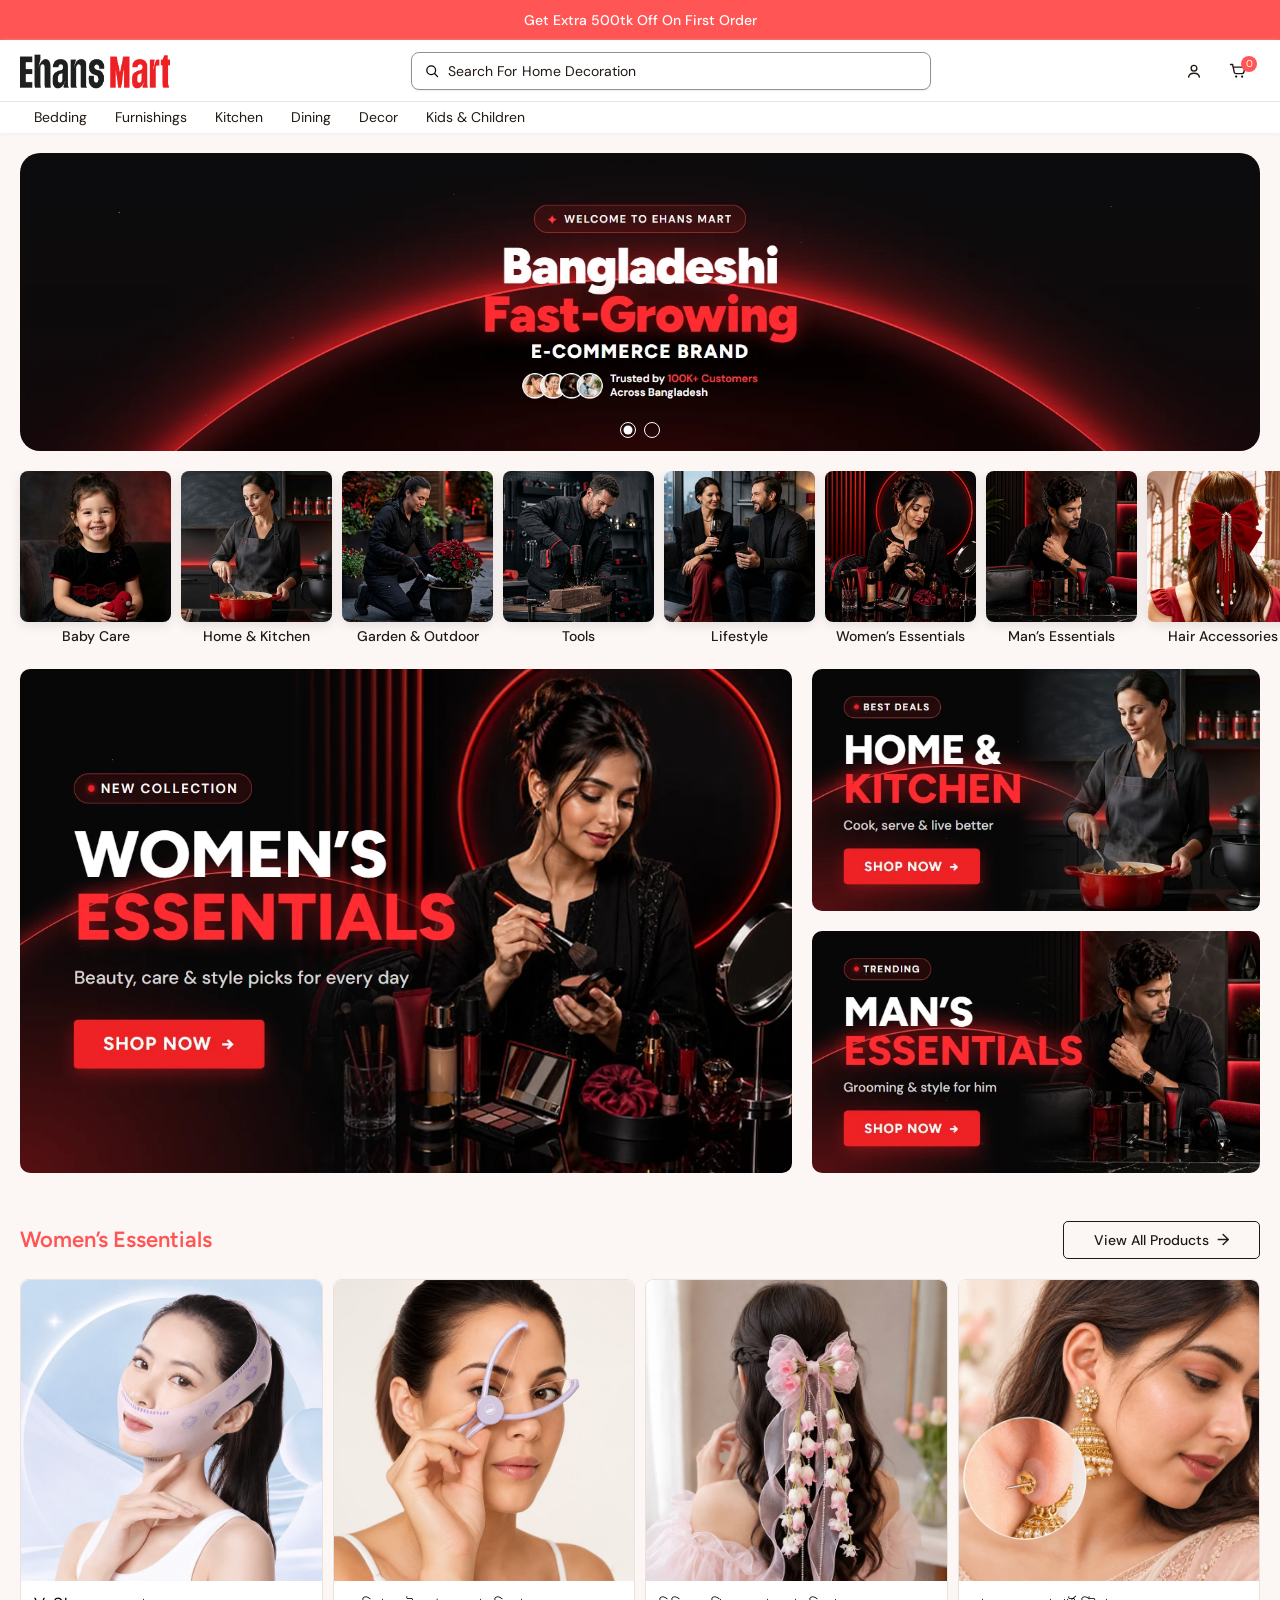
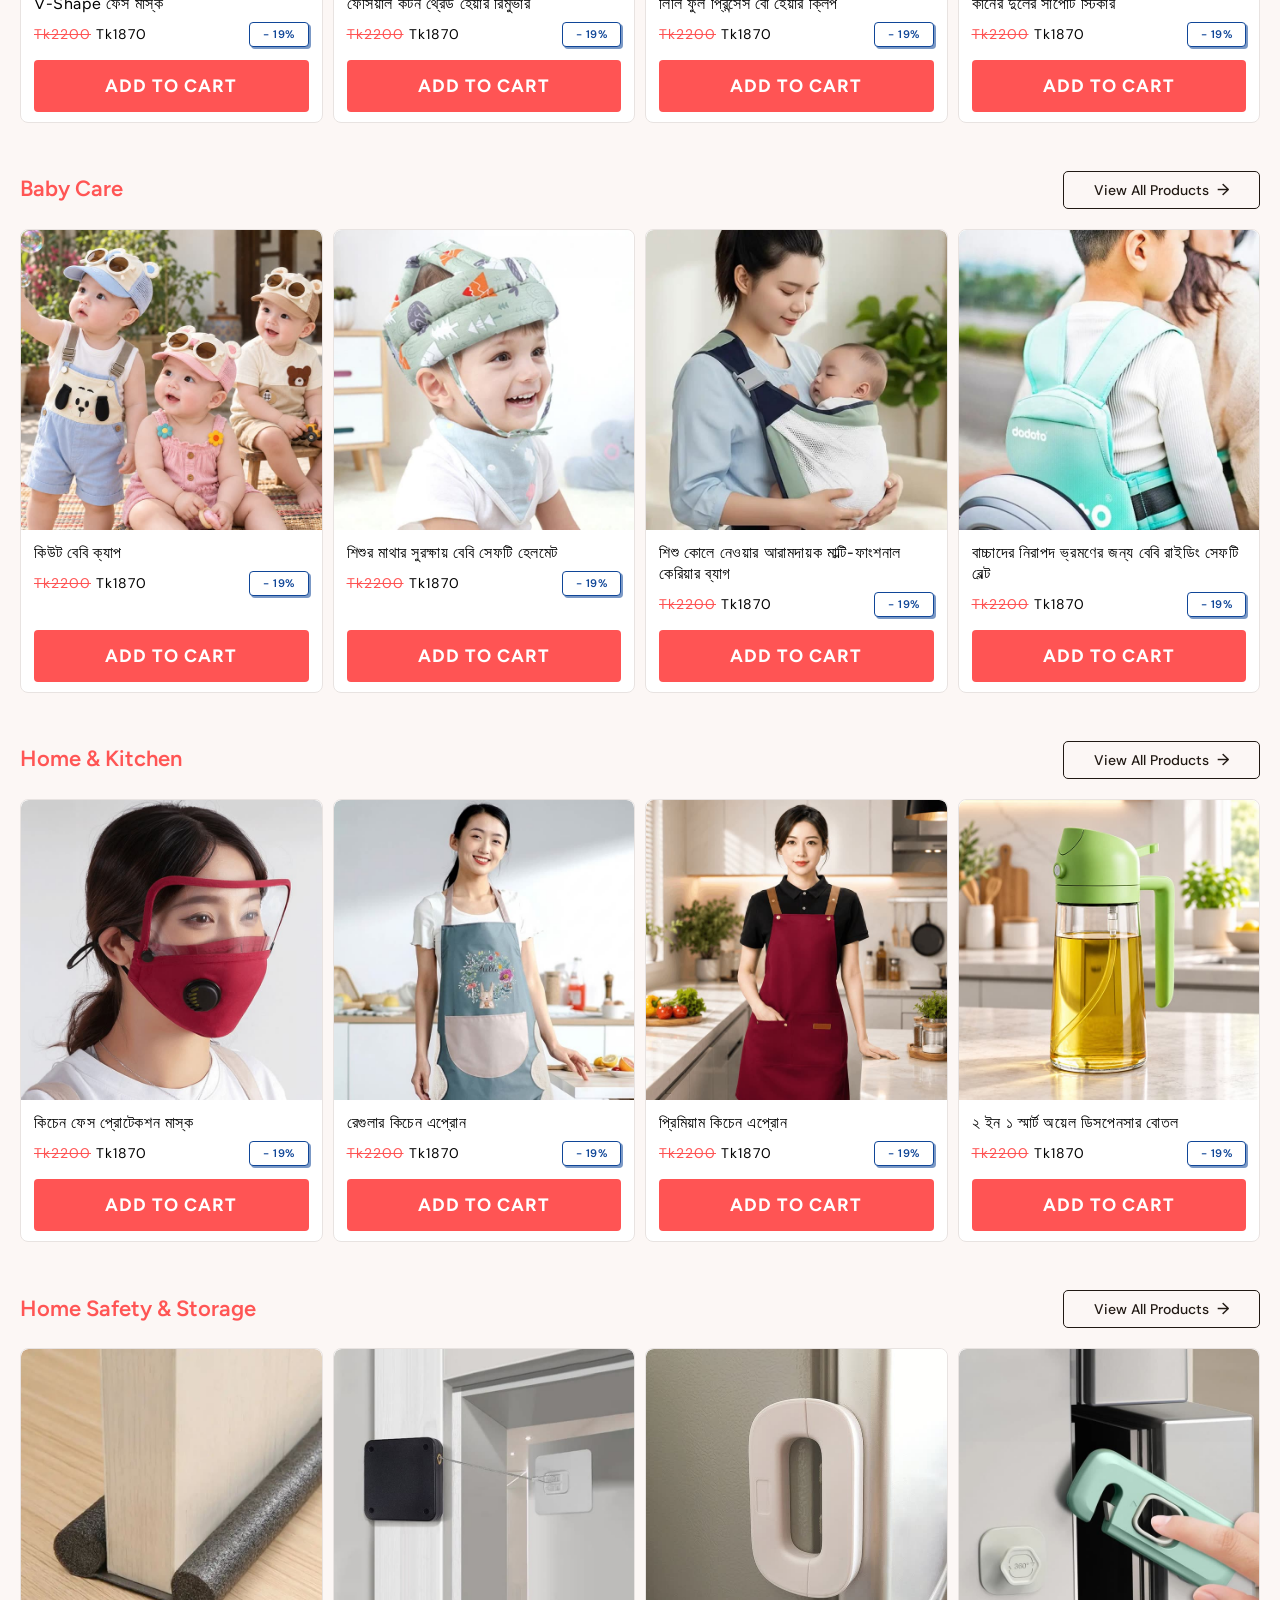
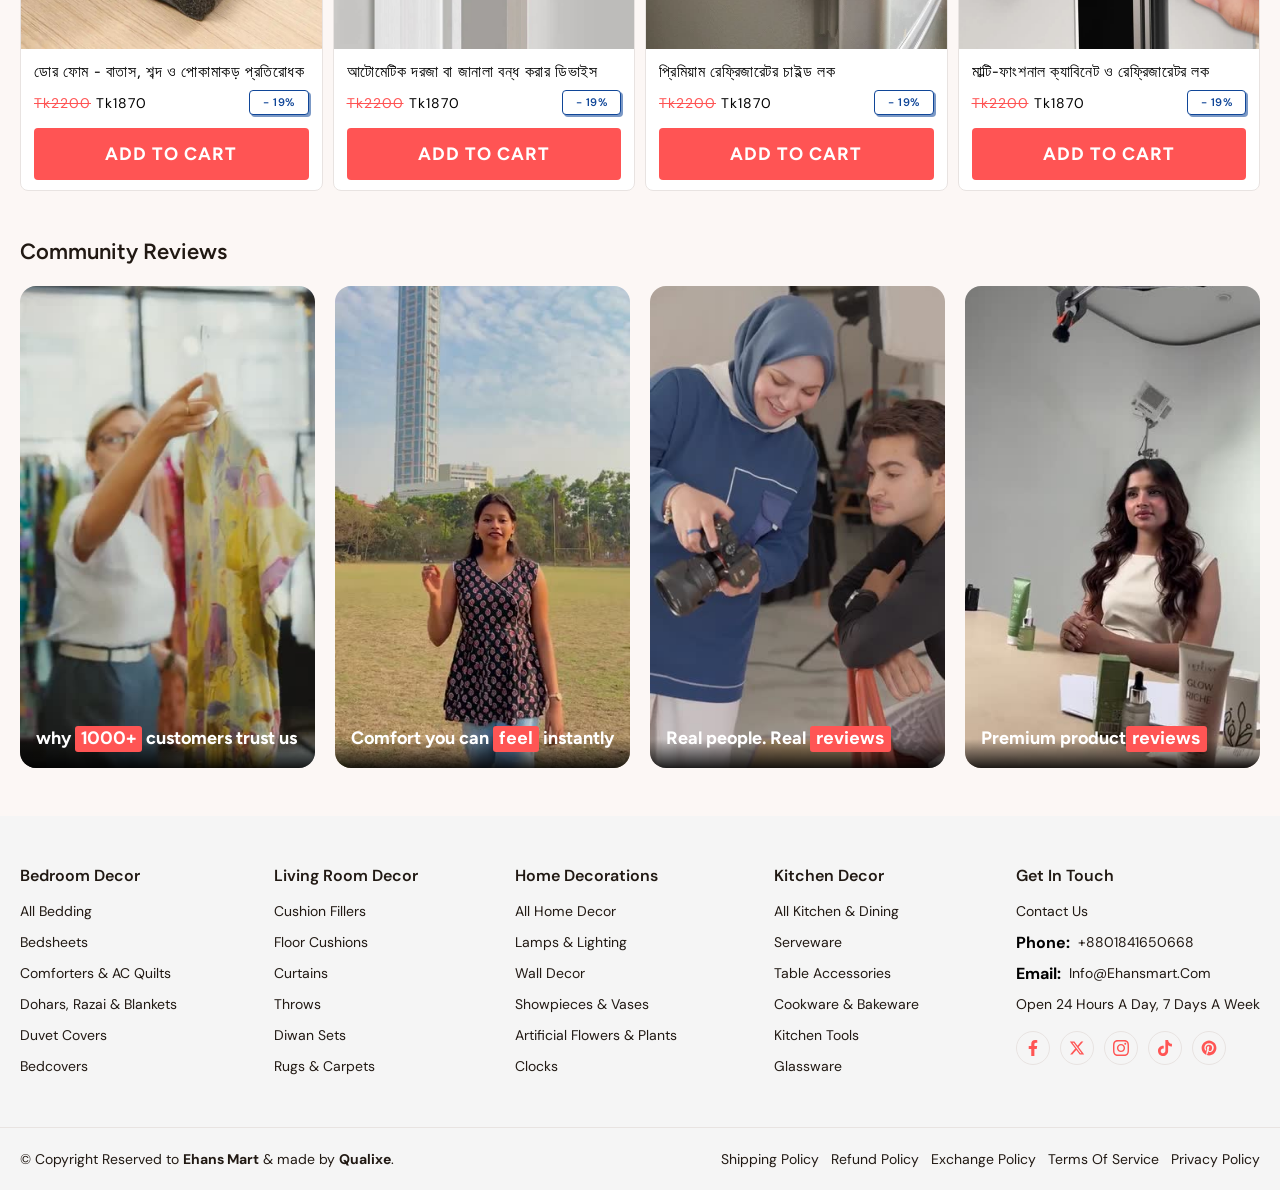
==== commit 9837c052: "fixed home page all feedback" ====
--- a/index.html
+++ b/index.html
@@ -8,16 +8,12 @@
 	<!-- css link start -->
 	<link rel="stylesheet" href="./assets/css/swiper-bundle.min.css">
 	<link rel="stylesheet" href="./assets/css/app-menu-section.css">
-	<link rel="icon" href="./assets/images/ehans-mart-favicon.svg" type="image/x-icon">
+	<link rel="icon" href="./assets/images/ehans-mart-favicon.svg" type="image/svg+xml">
+	<link rel="icon" href="./assets/images/ehans-mart-favicon-32.png" type="image/png" sizes="32x32">
+	<link rel="apple-touch-icon" href="./assets/images/ehans-mart-apple-touch-icon.png">
 	<link rel="stylesheet" href="./assets/css/footer.css">
 	<link rel="stylesheet" href="./assets/css/card.css">
-	<link rel="stylesheet" href="./assets/css/image-category-section.css">
 	<link rel="stylesheet" href="./assets/css/community-review-section.css">
-	<link rel="stylesheet" href="./assets/css/gifting-banner-section.css">
-	<link rel="stylesheet" href="./assets/css/grid-banner-section2.css">
-	<link rel="stylesheet" href="./assets/css/tab-section.css">
-	<link rel="stylesheet" href="./assets/css/category-grid-section.css">
-	<link rel="stylesheet" href="./assets/css/shop-by-brand-section.css">
 	<link rel="stylesheet" href="./assets/css/card-slider-section.css">
 	<link rel="stylesheet" href="./assets/css/grid-banner-section.css">
 	<link rel="stylesheet" href="./assets/css/category-section.css">
@@ -44,11 +40,10 @@
 		<div class="container">
 			<nav class="navbar">
 				<div class="navbar-left">
-					<button class="hamburger app-menu-open">
-						<svg width="25" height="15" viewBox="0 0 25 15" fill="none" xmlns="http://www.w3.org/2000/svg">
-							<path d="M0.5 13.8333H24.5M0.5 7.16667H24.5M0.5 0.5H24.5" stroke="#16415F" stroke-linecap="round"
-								stroke-linejoin="round"></path>
-						</svg>
+					<button class="hamburger app-menu-open" type="button" aria-label="open menu">
+						<span class="hamburger-line"></span>
+						<span class="hamburger-line"></span>
+						<span class="hamburger-line"></span>
 					</button>
 					<div class="navbar-logo">
 						<a href="index.html">
@@ -1797,14 +1792,14 @@
 					<div class="swiper-wrapper">
 						<div class="swiper-slide">
 							<a href="#" class="slider-hero-item">
-								<img src="./assets/images/hero-slider-banner1.webp" alt="hero-slider-banner1.webp" class="desktop-img">
-								<img src="./assets/images/hero-slider-banner1-mobile.webp" alt="hero-slider-banner1-mobile.webp"
+								<img src="./assets/images/hero-slider-banner1.webp" alt="Ehans Mart - Bangladeshi fast-growing e-commerce brand" class="desktop-img">
+								<img src="./assets/images/hero-slider-banner1-mobile.webp" alt="Ehans Mart - Bangladeshi fast-growing e-commerce brand"
 									class="mobile-img">
 								<div class="slider-hero-overlay">
 									<div class="container">
 										<div class="hero-content-inner">
 											<div class="hero-content">
-												<h1 class="hero-content-heading">premium product</h1>
+												<h1 class="hero-content-heading">Bangladeshi fast-growing e-commerce brand</h1>
 											</div>
 										</div>
 									</div>
@@ -1813,14 +1808,14 @@
 						</div>
 						<div class="swiper-slide">
 							<a href="#" class="slider-hero-item">
-								<img src="./assets/images/hero-slider-banner1.webp" alt="hero-slider-banner1.webp" class="desktop-img">
-								<img src="./assets/images/hero-slider-banner1-mobile.webp" alt="hero-slider-banner1-mobile.webp"
+								<img src="./assets/images/hero-slider-banner2.webp" alt="Shop smart, pay on delivery - Cash on delivery, easy return, fast delivery" class="desktop-img">
+								<img src="./assets/images/hero-slider-banner2-mobile.webp" alt="Shop smart, pay on delivery - Cash on delivery, easy return, fast delivery"
 									class="mobile-img">
 								<div class="slider-hero-overlay">
 									<div class="container">
 										<div class="hero-content-inner">
 											<div class="hero-content">
-												<h1 class="hero-content-heading">premium product</h1>
+												<h1 class="hero-content-heading">Shop smart, pay on delivery</h1>
 											</div>
 										</div>
 									</div>
@@ -1846,188 +1841,90 @@
 								<div class="swiper-slide">
 									<a href="collections.html" class="category-item">
 										<div class="img">
-											<img src="./assets/images/category-img1.jpg" alt="category-img1.jpg">
+											<img src="./assets/images/category-baby-care.jpg" alt="category-baby-care.jpg">
 										</div>
 										<div class="content">
-											<p class="title">Women Fashion</p>
+											<p class="title">Baby Care</p>
 										</div>
 									</a>
 								</div>
 								<div class="swiper-slide">
 									<a href="collections.html" class="category-item">
 										<div class="img">
-											<img src="./assets/images/category-img2.jpg" alt="category-img2.jpg">
+											<img src="./assets/images/category-home-kitchen.jpg" alt="category-home-kitchen.jpg">
 										</div>
 										<div class="content">
-											<p class="title">Women bottom</p>
+											<p class="title">Home &amp; Kitchen</p>
 										</div>
 									</a>
 								</div>
 								<div class="swiper-slide">
 									<a href="collections.html" class="category-item">
 										<div class="img">
-											<img src="./assets/images/category-img3.jpg" alt="category-img3.jpg">
+											<img src="./assets/images/category-garden-outdoor.jpg" alt="category-garden-outdoor.jpg">
 										</div>
 										<div class="content">
-											<p class="title">men topwear</p>
+											<p class="title">Garden &amp; Outdoor</p>
 										</div>
 									</a>
 								</div>
 								<div class="swiper-slide">
 									<a href="collections.html" class="category-item">
 										<div class="img">
-											<img src="./assets/images/category-img4.jpg" alt="category-img4.jpg">
+											<img src="./assets/images/category-tools.jpg" alt="category-tools.jpg">
 										</div>
 										<div class="content">
-											<p class="title">Women footwear</p>
+											<p class="title">Tools</p>
 										</div>
 									</a>
 								</div>
 								<div class="swiper-slide">
 									<a href="collections.html" class="category-item">
 										<div class="img">
-											<img src="./assets/images/category-img5.jpg" alt="category-img5.jpg">
+											<img src="./assets/images/category-lifestyle.jpg" alt="category-lifestyle.jpg">
 										</div>
 										<div class="content">
-											<p class="title">men bottomwear</p>
+											<p class="title">Lifestyle</p>
 										</div>
 									</a>
 								</div>
 								<div class="swiper-slide">
 									<a href="collections.html" class="category-item">
 										<div class="img">
-											<img src="./assets/images/category-img6.jpg" alt="category-img6.jpg">
+											<img src="./assets/images/category-womens-essentials.jpg" alt="category-womens-essentials.jpg">
 										</div>
 										<div class="content">
-											<p class="title">men Fashion acce...</p>
+											<p class="title">Women’s Essentials</p>
 										</div>
 									</a>
 								</div>
 								<div class="swiper-slide">
 									<a href="collections.html" class="category-item">
 										<div class="img">
-											<img src="./assets/images/category-img7.jpg" alt="category-img7.jpg">
+											<img src="./assets/images/category-mens-essentials.jpg" alt="category-mens-essentials.jpg">
 										</div>
 										<div class="content">
-											<p class="title">men footwear</p>
+											<p class="title">Man’s Essentials</p>
 										</div>
 									</a>
 								</div>
 								<div class="swiper-slide">
 									<a href="collections.html" class="category-item">
 										<div class="img">
-											<img src="./assets/images/category-img8.jpg" alt="category-img8.jpg">
+											<img src="./assets/images/category-hair-accessories.jpg" alt="category-hair-accessories.jpg">
 										</div>
 										<div class="content">
-											<p class="title">Women accessories</p>
+											<p class="title">Hair Accessories</p>
 										</div>
 									</a>
 								</div>
 								<div class="swiper-slide">
 									<a href="collections.html" class="category-item">
 										<div class="img">
-											<img src="./assets/images/category-img9.jpg" alt="category-img9.jpg">
+											<img src="./assets/images/category-baby-safety.jpg" alt="category-baby-safety.jpg">
 										</div>
 										<div class="content">
-											<p class="title">healty & beauty</p>
-										</div>
-									</a>
-								</div>
-							</div>
-							<div class="swiper-button-prev category-button-prev"></div>
-							<div class="swiper-button-next category-button-next"></div>
-						</div>
-					</div>
-					<div class="category-slider-wrapper">
-						<div class="swiper category-slider">
-							<div class="swiper-wrapper">
-								<div class="swiper-slide">
-									<a href="collections.html" class="category-item">
-										<div class="img">
-											<img src="./assets/images/category-img10.jpg" alt="category-img10.jpg">
-										</div>
-										<div class="content">
-											<p class="title">kids kurti</p>
-										</div>
-									</a>
-								</div>
-								<div class="swiper-slide">
-									<a href="collections.html" class="category-item">
-										<div class="img">
-											<img src="./assets/images/category-img11.jpg" alt="category-img11.jpg">
-										</div>
-										<div class="content">
-											<p class="title">kids girls clothing</p>
-										</div>
-									</a>
-								</div>
-								<div class="swiper-slide">
-									<a href="collections.html" class="category-item">
-										<div class="img">
-											<img src="./assets/images/category-img12.jpg" alt="category-img12.jpg">
-										</div>
-										<div class="content">
-											<p class="title">kids boys clothing</p>
-										</div>
-									</a>
-								</div>
-								<div class="swiper-slide">
-									<a href="collections.html" class="category-item">
-										<div class="img">
-											<img src="./assets/images/category-img13.jpg" alt="category-img13.jpg">
-										</div>
-										<div class="content">
-											<p class="title">kids accessories</p>
-										</div>
-									</a>
-								</div>
-								<div class="swiper-slide">
-									<a href="collections.html" class="category-item">
-										<div class="img">
-											<img src="./assets/images/category-img14.jpg" alt="category-img14.jpg">
-										</div>
-										<div class="content">
-											<p class="title">kids footwear</p>
-										</div>
-									</a>
-								</div>
-								<div class="swiper-slide">
-									<a href="collections.html" class="category-item">
-										<div class="img">
-											<img src="./assets/images/category-img15.jpg" alt="category-img15.jpg">
-										</div>
-										<div class="content">
-											<p class="title">baby clothibg set</p>
-										</div>
-									</a>
-								</div>
-								<div class="swiper-slide">
-									<a href="collections.html" class="category-item">
-										<div class="img">
-											<img src="./assets/images/category-img16.jpg" alt="category-img16.jpg">
-										</div>
-										<div class="content">
-											<p class="title">baby shoes</p>
-										</div>
-									</a>
-								</div>
-								<div class="swiper-slide">
-									<a href="collections.html" class="category-item">
-										<div class="img">
-											<img src="./assets/images/category-img17.jpg" alt="category-img17.jpg">
-										</div>
-										<div class="content">
-											<p class="title">baby accessories</p>
-										</div>
-									</a>
-								</div>
-								<div class="swiper-slide">
-									<a href="collections.html" class="category-item">
-										<div class="img">
-											<img src="./assets/images/category-img18.jpg" alt="category-img18.jpg">
-										</div>
-										<div class="content">
-											<p class="title">baby winter wear</p>
+											<p class="title">Baby Safety</p>
 										</div>
 									</a>
 								</div>
@@ -2048,13 +1945,13 @@
 					<div class="grid-banner-item grid-banner-item1">
 						<a class="grid-banner-item-inner" href="collections.html">
 							<div class="grid-banner-item-img">
-								<img src="./assets/images/grid-banner-img1.webp" alt="grid-banner-img1.webp" class="desktop-img">
-								<img src="./assets/images/grid-banner-img1-mobile.webp" alt="grid-banner-img1.webp" class="mobile-img">
+								<img src="./assets/images/grid-banner-img1.webp" alt="Women’s Essentials" class="desktop-img">
+								<img src="./assets/images/grid-banner-img1-mobile.webp" alt="Women’s Essentials" class="mobile-img">
 							</div>
 							<div class="grid-banner-item-content">
 								<div class="grid-banner-item-content-inner">
-									<h2 class="grid-banner-item-content-title">new premium dress</h2>
-									<p class="grid-banner-item-content-text">explore living</p>
+									<h2 class="grid-banner-item-content-title">Women’s Essentials</h2>
+									<p class="grid-banner-item-content-text">Beauty, care &amp; style picks for every day</p>
 									<div class="btn secondary-btn">shop now<span></span></div>
 								</div>
 							</div>
@@ -2063,13 +1960,13 @@
 					<div class="grid-banner-item grid-banner-item2">
 						<a class="grid-banner-item-inner" href="collections.html">
 							<div class="grid-banner-item-img">
-								<img src="./assets/images/grid-banner-img2.webp" alt="grid-banner-img2.webp" class="desktop-img">
-								<img src="./assets/images/grid-banner-img2-mobile.webp" alt="grid-banner-img2.webp" class="mobile-img">
+								<img src="./assets/images/grid-banner-img2.webp" alt="Home &amp; Kitchen" class="desktop-img">
+								<img src="./assets/images/grid-banner-img2-mobile.webp" alt="Home &amp; Kitchen" class="mobile-img">
 							</div>
 							<div class="grid-banner-item-content">
 								<div class="grid-banner-item-content-inner">
-									<h2 class="grid-banner-item-content-title">ready to wear</h2>
-									<p class="grid-banner-item-content-text">explore living</p>
+									<h2 class="grid-banner-item-content-title">Home &amp; Kitchen</h2>
+									<p class="grid-banner-item-content-text">Cook, serve &amp; live better</p>
 									<div class="btn secondary-btn">shop now<span></span></div>
 								</div>
 							</div>
@@ -2078,13 +1975,13 @@
 					<div class="grid-banner-item grid-banner-item3">
 						<a class="grid-banner-item-inner" href="collections.html">
 							<div class="grid-banner-item-img">
-								<img src="./assets/images/grid-banner-img3.webp" alt="grid-banner-img3.webp" class="desktop-img">
-								<img src="./assets/images/grid-banner-img3-mobile.webp" alt="grid-banner-img3.webp" class="mobile-img">
+								<img src="./assets/images/grid-banner-img3.webp" alt="Man’s Essentials" class="desktop-img">
+								<img src="./assets/images/grid-banner-img3-mobile.webp" alt="Man’s Essentials" class="mobile-img">
 							</div>
 							<div class="grid-banner-item-content">
 								<div class="grid-banner-item-content-inner">
-									<h2 class="grid-banner-item-content-title">ready to wear</h2>
-									<p class="grid-banner-item-content-text">explore living</p>
+									<h2 class="grid-banner-item-content-title">Man’s Essentials</h2>
+									<p class="grid-banner-item-content-text">Grooming &amp; style for him</p>
 									<div class="btn secondary-btn">shop now<span></span></div>
 								</div>
 							</div>
@@ -2096,37 +1993,20 @@
 		<!-- gird-banner-section end -->
 
 		<!-- card-slider section start-->
-		<section class="card-slider-section section-bg">
+		<section class="explore-slider-section">
 			<div class="container">
-				<div class="card-slider-section-heading-wrap">
-					<div class="img">
-						<img src="./assets/images/deal-of-day-header.svg" alt="deal-of-day-header.svg">
-					</div>
-					<!-- count-down -->
-					<div class="countdown" data-end="2026-12-29T23:59:59">
-						<span class="countdown-label">Ends In</span>
-						<span class="countdown-time">
-							<span class="countdown-days">00</span>
-							<span class="countdown-unit">d</span>
-							<span class="countdown-separator">:</span>
-							<span class="countdown-hours">00</span>
-							<span class="countdown-unit">h</span>
-							<span class="countdown-separator">:</span>
-							<span class="countdown-minutes">00</span>
-							<span class="countdown-unit">m</span>
-							<span class="countdown-separator">:</span>
-							<span class="countdown-seconds">00</span>
-							<span class="countdown-unit">s</span>
-						</span>
+				<div class="card-slider-section-heading">
+					<h2 class="title">Women’s Essentials</h2>
+					<div class="card-slider-section-btn">
+						<a href="#!" class="btn">View All products</a>
 					</div>
 				</div>
-				<div class="swiper card-slider">
+				<div class="swiper explore-slider">
 					<div class="swiper-wrapper">
 						<div class="swiper-slide">
 							<div class="card-slider-item">
 								<div class="product-card card_hover">
 									<div class="card-image-wrap">
-										<span class="card-badge">- 19%</span>
 										<div class="card-rattings">
 											<span class="icon">
 												<svg viewBox="0 0 16 16" fill="none" aria-hidden="true" class="pdp-star-icon is-filled">
@@ -2140,22 +2020,23 @@
 										</div>
 										<div class="card-img">
 											<a class="main-img" href="product.html">
-												<img class="card_img" src="./assets/images/product-slider-img1.avif"
-													alt="product-slider-img1.avif">
+												<img class="card_img" src="./assets/images/ehans-product-298-1.jpg"
+													alt="V-Shape ফেস মাস্ক">
 											</a>
 											<a class="hover-img" href="product.html">
-												<img class="card_hover_img" src="./assets/images/product-slider-img2.avif"
-													alt="product-slider-img2.avif">
+												<img class="card_hover_img" src="./assets/images/ehans-product-298-2.jpg"
+													alt="V-Shape ফেস মাস্ক">
 											</a>
 										</div>
 									</div>
 									<div class="card-content">
 										<div class="card-title-wrap">
-											<a href="product.html" class="card-title">Orthotics Heel Protector</a>
+											<a href="product.html" class="card-title">V-Shape ফেস মাস্ক</a>
 										</div>
 										<div class="card-price-wrap">
 											<p class="previous-price">tk2200</p>
 											<p class="latest-price">tk1870</p>
+											<span class="card-badge">- 19%</span>
 										</div>
 										<div class="card-btn">
 											<a href="#!" class="btn">add to cart</a>
@@ -2168,7 +2049,6 @@
 							<div class="card-slider-item">
 								<div class="product-card card_hover">
 									<div class="card-image-wrap">
-										<span class="card-badge">- 19%</span>
 										<div class="card-rattings">
 											<span class="icon">
 												<svg viewBox="0 0 16 16" fill="none" aria-hidden="true" class="pdp-star-icon is-filled">
@@ -2182,22 +2062,23 @@
 										</div>
 										<div class="card-img">
 											<a class="main-img" href="product.html">
-												<img class="card_img" src="./assets/images/product-slider-img3.webp"
-													alt="product-slider-img3.webp">
+												<img class="card_img" src="./assets/images/ehans-product-272-1.jpg"
+													alt="ফেসিয়াল কটন থ্রেড হেয়ার রিমুভার">
 											</a>
 											<a class="hover-img" href="product.html">
-												<img class="card_hover_img" src="./assets/images/product-slider-img4.webp"
-													alt="product-slider-img4.avif">
+												<img class="card_hover_img" src="./assets/images/ehans-product-272-2.jpg"
+													alt="ফেসিয়াল কটন থ্রেড হেয়ার রিমুভার">
 											</a>
 										</div>
 									</div>
 									<div class="card-content">
 										<div class="card-title-wrap">
-											<a href="product.html" class="card-title">ehans mart Cloud Comfort Arch Support Slippers</a>
+											<a href="product.html" class="card-title">ফেসিয়াল কটন থ্রেড হেয়ার রিমুভার</a>
 										</div>
 										<div class="card-price-wrap">
 											<p class="previous-price">tk2200</p>
 											<p class="latest-price">tk1870</p>
+											<span class="card-badge">- 19%</span>
 										</div>
 										<div class="card-btn">
 											<a href="#!" class="btn">add to cart</a>
@@ -2210,7 +2091,6 @@
 							<div class="card-slider-item">
 								<div class="product-card card_hover">
 									<div class="card-image-wrap">
-										<span class="card-badge">- 19%</span>
 										<div class="card-rattings">
 											<span class="icon">
 												<svg viewBox="0 0 16 16" fill="none" aria-hidden="true" class="pdp-star-icon is-filled">
@@ -2224,22 +2104,23 @@
 										</div>
 										<div class="card-img">
 											<a class="main-img" href="product.html">
-												<img class="card_img" src="./assets/images/product-slider-img5.webp"
-													alt="product-slider-img5.webp">
+												<img class="card_img" src="./assets/images/ehans-product-283-1.jpg"
+													alt="লিলি ফুল প্রিন্সেস বো হেয়ার ক্লিপ">
 											</a>
 											<a class="hover-img" href="product.html">
-												<img class="card_hover_img" src="./assets/images/product-slider-img6.avif"
-													alt="product-slider-img6.avif">
+												<img class="card_hover_img" src="./assets/images/ehans-product-283-2.jpg"
+													alt="লিলি ফুল প্রিন্সেস বো হেয়ার ক্লিপ">
 											</a>
 										</div>
 									</div>
 									<div class="card-content">
 										<div class="card-title-wrap">
-											<a href="product.html" class="card-title">Ehans Mart Men's Comfort Dual Strap Sandals</a>
+											<a href="product.html" class="card-title">লিলি ফুল প্রিন্সেস বো হেয়ার ক্লিপ</a>
 										</div>
 										<div class="card-price-wrap">
 											<p class="previous-price">tk2200</p>
 											<p class="latest-price">tk1870</p>
+											<span class="card-badge">- 19%</span>
 										</div>
 										<div class="card-btn">
 											<a href="#!" class="btn">add to cart</a>
@@ -2252,7 +2133,6 @@
 							<div class="card-slider-item">
 								<div class="product-card card_hover">
 									<div class="card-image-wrap">
-										<span class="card-badge">- 19%</span>
 										<div class="card-rattings">
 											<span class="icon">
 												<svg viewBox="0 0 16 16" fill="none" aria-hidden="true" class="pdp-star-icon is-filled">
@@ -2266,22 +2146,23 @@
 										</div>
 										<div class="card-img">
 											<a class="main-img" href="product.html">
-												<img class="card_img" src="./assets/images/product-slider-img2.avif"
-													alt="product-slider-img2.avif">
+												<img class="card_img" src="./assets/images/ehans-product-294-1.jpg"
+													alt="কানের দুলের সাপোর্ট স্টিকার">
 											</a>
 											<a class="hover-img" href="product.html">
-												<img class="card_hover_img" src="./assets/images/product-slider-img1.avif"
-													alt="product-slider-img1.avif">
+												<img class="card_hover_img" src="./assets/images/ehans-product-294-2.jpg"
+													alt="কানের দুলের সাপোর্ট স্টিকার">
 											</a>
 										</div>
 									</div>
 									<div class="card-content">
 										<div class="card-title-wrap">
-											<a href="product.html" class="card-title">ehans mart Orthotics Posture Corrector Pro </a>
+											<a href="product.html" class="card-title">কানের দুলের সাপোর্ট স্টিকার</a>
 										</div>
 										<div class="card-price-wrap">
 											<p class="previous-price">tk2200</p>
 											<p class="latest-price">tk1870</p>
+											<span class="card-badge">- 19%</span>
 										</div>
 										<div class="card-btn">
 											<a href="#!" class="btn">add to cart</a>
@@ -2294,7 +2175,6 @@
 							<div class="card-slider-item">
 								<div class="product-card card_hover">
 									<div class="card-image-wrap">
-										<span class="card-badge">- 19%</span>
 										<div class="card-rattings">
 											<span class="icon">
 												<svg viewBox="0 0 16 16" fill="none" aria-hidden="true" class="pdp-star-icon is-filled">
@@ -2308,22 +2188,23 @@
 										</div>
 										<div class="card-img">
 											<a class="main-img" href="product.html">
-												<img class="card_img" src="./assets/images/product-slider-img4.webp"
-													alt="product-slider-img4.webp">
+												<img class="card_img" src="./assets/images/ehans-product-285-1.jpg"
+													alt="হেয়ার অয়েল অ্যাপ্লিকেটর চিরুনি">
 											</a>
 											<a class="hover-img" href="product.html">
-												<img class="card_hover_img" src="./assets/images/product-slider-img3.webp"
-													alt="product-slider-img3.webp">
+												<img class="card_hover_img" src="./assets/images/ehans-product-285-2.jpg"
+													alt="হেয়ার অয়েল অ্যাপ্লিকেটর চিরুনি">
 											</a>
 										</div>
 									</div>
 									<div class="card-content">
 										<div class="card-title-wrap">
-											<a href="product.html" class="card-title">ehans mart Ultimate Mattress Topper</a>
+											<a href="product.html" class="card-title">হেয়ার অয়েল অ্যাপ্লিকেটর চিরুনি</a>
 										</div>
 										<div class="card-price-wrap">
 											<p class="previous-price">tk1200</p>
 											<p class="latest-price">tk870</p>
+											<span class="card-badge">- 19%</span>
 										</div>
 										<div class="card-btn">
 											<a href="#!" class="btn">add to cart</a>
@@ -2336,7 +2217,6 @@
 							<div class="card-slider-item">
 								<div class="product-card card_hover">
 									<div class="card-image-wrap">
-										<span class="card-badge">- 19%</span>
 										<div class="card-rattings">
 											<span class="icon">
 												<svg viewBox="0 0 16 16" fill="none" aria-hidden="true" class="pdp-star-icon is-filled">
@@ -2350,22 +2230,23 @@
 										</div>
 										<div class="card-img">
 											<a class="main-img" href="product.html">
-												<img class="card_img" src="./assets/images/product-slider-img6.avif"
-													alt="product-slider-img6.avif">
+												<img class="card_img" src="./assets/images/ehans-product-278-1.jpg"
+													alt="লাল টিউলিপ বো হেয়ার ক্লিপ">
 											</a>
 											<a class="hover-img" href="product.html">
-												<img class="card_hover_img" src="./assets/images/product-slider-img5.webp"
-													alt="product-slider-img5.webp">
+												<img class="card_hover_img" src="./assets/images/ehans-product-278-2.jpg"
+													alt="লাল টিউলিপ বো হেয়ার ক্লিপ">
 											</a>
 										</div>
 									</div>
 									<div class="card-content">
 										<div class="card-title-wrap">
-											<a href="product.html" class="card-title">Ehans Mart Ultimate Car Comfort Bundle</a>
+											<a href="product.html" class="card-title">লাল টিউলিপ বো হেয়ার ক্লিপ</a>
 										</div>
 										<div class="card-price-wrap">
 											<p class="previous-price">tk1200</p>
 											<p class="latest-price">tk1070</p>
+											<span class="card-badge">- 19%</span>
 										</div>
 										<div class="card-btn">
 											<a href="#!" class="btn">add to cart</a>
@@ -2375,823 +2256,874 @@
 							</div>
 						</div>
 					</div>
-				</div>
-				<div class="card-slider-section-btn">
-					<a href="#!" class="btn">View All products</a>
+					<div class="explore-slider-button-next swiper-button-next"></div>
+					<div class="explore-slider-button-prev swiper-button-prev"></div>
 				</div>
 			</div>
 		</section>
 		<!-- card-slider section end-->
 
-		<!-- category-grid-section start -->
-		<section class="category-grid-section">
+				<!-- card-slider section start-->
+		<section class="explore-slider-section">
 			<div class="container">
-				<div class="category-grid-heading">
-					<h2 class="category-grid-title">The Wall Edit</h2>
+				<div class="card-slider-section-heading">
+					<h2 class="title">Baby Care</h2>
+					<div class="card-slider-section-btn">
+						<a href="#!" class="btn">View All products</a>
+					</div>
 				</div>
-				<div class="category-grid-items">
-					<a href="#!" class="category-grid-item">
-						<img src="./assets/images/grid-category-img1.webp" alt="grid-category-img1.webp">
-					</a>
-					<a href="#!" class="category-grid-item">
-						<img src="./assets/images/grid-category-img2.webp" alt="grid-category-img2.webp">
-					</a>
-					<a href="#!" class="category-grid-item">
-						<img src="./assets/images/grid-category-img3.webp" alt="grid-category-img3.webp">
-					</a>
-					<a href="#!" class="category-grid-item">
-						<img src="./assets/images/grid-category-img4.webp" alt="grid-category-img4.webp">
-					</a>
-					<a href="#!" class="category-grid-item">
-						<img src="./assets/images/grid-category-img5.webp" alt="grid-category-img5.webp">
-					</a>
+				<div class="swiper explore-slider">
+					<div class="swiper-wrapper">
+						<div class="swiper-slide">
+							<div class="card-slider-item">
+								<div class="product-card card_hover">
+									<div class="card-image-wrap">
+										<div class="card-rattings">
+											<span class="icon">
+												<svg viewBox="0 0 16 16" fill="none" aria-hidden="true" class="pdp-star-icon is-filled">
+													<path
+														d="M8 1.333l2.06 4.174 4.607.67-3.333 3.249.786 4.587L8 11.846l-4.12 2.167.787-4.587L1.333 6.177l4.607-.67L8 1.333Z"
+														fill="currentColor"></path>
+												</svg>
+											</span>
+											<span class="rattings-count">4.8</span>
+											<span class="rattings-number">(495 +)</span>
+										</div>
+										<div class="card-img">
+											<a class="main-img" href="product.html">
+												<img class="card_img" src="./assets/images/ehans-product-286-1.jpg"
+													alt="কিউট বেবি ক্যাপ">
+											</a>
+											<a class="hover-img" href="product.html">
+												<img class="card_hover_img" src="./assets/images/ehans-product-286-2.jpg"
+													alt="কিউট বেবি ক্যাপ">
+											</a>
+										</div>
+									</div>
+									<div class="card-content">
+										<div class="card-title-wrap">
+											<a href="product.html" class="card-title">কিউট বেবি ক্যাপ</a>
+										</div>
+										<div class="card-price-wrap">
+											<p class="previous-price">tk2200</p>
+											<p class="latest-price">tk1870</p>
+											<span class="card-badge">- 19%</span>
+										</div>
+										<div class="card-btn">
+											<a href="#!" class="btn">add to cart</a>
+										</div>
+									</div>
+								</div>
+							</div>
+						</div>
+						<div class="swiper-slide">
+							<div class="card-slider-item">
+								<div class="product-card card_hover">
+									<div class="card-image-wrap">
+										<div class="card-rattings">
+											<span class="icon">
+												<svg viewBox="0 0 16 16" fill="none" aria-hidden="true" class="pdp-star-icon is-filled">
+													<path
+														d="M8 1.333l2.06 4.174 4.607.67-3.333 3.249.786 4.587L8 11.846l-4.12 2.167.787-4.587L1.333 6.177l4.607-.67L8 1.333Z"
+														fill="currentColor"></path>
+												</svg>
+											</span>
+											<span class="rattings-count">4.8</span>
+											<span class="rattings-number">(495 +)</span>
+										</div>
+										<div class="card-img">
+											<a class="main-img" href="product.html">
+												<img class="card_img" src="./assets/images/ehans-product-243-1.jpg"
+													alt="শিশুর মাথার সুরক্ষায় বেবি সেফটি হেলমেট">
+											</a>
+											<a class="hover-img" href="product.html">
+												<img class="card_hover_img" src="./assets/images/ehans-product-243-2.jpg"
+													alt="শিশুর মাথার সুরক্ষায় বেবি সেফটি হেলমেট">
+											</a>
+										</div>
+									</div>
+									<div class="card-content">
+										<div class="card-title-wrap">
+											<a href="product.html" class="card-title">শিশুর মাথার সুরক্ষায় বেবি সেফটি হেলমেট</a>
+										</div>
+										<div class="card-price-wrap">
+											<p class="previous-price">tk2200</p>
+											<p class="latest-price">tk1870</p>
+											<span class="card-badge">- 19%</span>
+										</div>
+										<div class="card-btn">
+											<a href="#!" class="btn">add to cart</a>
+										</div>
+									</div>
+								</div>
+							</div>
+						</div>
+						<div class="swiper-slide">
+							<div class="card-slider-item">
+								<div class="product-card card_hover">
+									<div class="card-image-wrap">
+										<div class="card-rattings">
+											<span class="icon">
+												<svg viewBox="0 0 16 16" fill="none" aria-hidden="true" class="pdp-star-icon is-filled">
+													<path
+														d="M8 1.333l2.06 4.174 4.607.67-3.333 3.249.786 4.587L8 11.846l-4.12 2.167.787-4.587L1.333 6.177l4.607-.67L8 1.333Z"
+														fill="currentColor"></path>
+												</svg>
+											</span>
+											<span class="rattings-count">4.8</span>
+											<span class="rattings-number">(495 +)</span>
+										</div>
+										<div class="card-img">
+											<a class="main-img" href="product.html">
+												<img class="card_img" src="./assets/images/ehans-product-244-1.jpg"
+													alt="শিশু কোলে নেওয়ার আরামদায়ক মাল্টি-ফাংশনাল কেরিয়ার ব্যাগ">
+											</a>
+											<a class="hover-img" href="product.html">
+												<img class="card_hover_img" src="./assets/images/ehans-product-244-2.jpg"
+													alt="শিশু কোলে নেওয়ার আরামদায়ক মাল্টি-ফাংশনাল কেরিয়ার ব্যাগ">
+											</a>
+										</div>
+									</div>
+									<div class="card-content">
+										<div class="card-title-wrap">
+											<a href="product.html" class="card-title">শিশু কোলে নেওয়ার আরামদায়ক মাল্টি-ফাংশনাল কেরিয়ার ব্যাগ</a>
+										</div>
+										<div class="card-price-wrap">
+											<p class="previous-price">tk2200</p>
+											<p class="latest-price">tk1870</p>
+											<span class="card-badge">- 19%</span>
+										</div>
+										<div class="card-btn">
+											<a href="#!" class="btn">add to cart</a>
+										</div>
+									</div>
+								</div>
+							</div>
+						</div>
+						<div class="swiper-slide">
+							<div class="card-slider-item">
+								<div class="product-card card_hover">
+									<div class="card-image-wrap">
+										<div class="card-rattings">
+											<span class="icon">
+												<svg viewBox="0 0 16 16" fill="none" aria-hidden="true" class="pdp-star-icon is-filled">
+													<path
+														d="M8 1.333l2.06 4.174 4.607.67-3.333 3.249.786 4.587L8 11.846l-4.12 2.167.787-4.587L1.333 6.177l4.607-.67L8 1.333Z"
+														fill="currentColor"></path>
+												</svg>
+											</span>
+											<span class="rattings-count">4.8</span>
+											<span class="rattings-number">(495 +)</span>
+										</div>
+										<div class="card-img">
+											<a class="main-img" href="product.html">
+												<img class="card_img" src="./assets/images/ehans-product-252-1.jpg"
+													alt="বাচ্চাদের নিরাপদ ভ্রমণের জন্য বেবি রাইডিং সেফটি বেল্ট">
+											</a>
+											<a class="hover-img" href="product.html">
+												<img class="card_hover_img" src="./assets/images/ehans-product-252-2.jpg"
+													alt="বাচ্চাদের নিরাপদ ভ্রমণের জন্য বেবি রাইডিং সেফটি বেল্ট">
+											</a>
+										</div>
+									</div>
+									<div class="card-content">
+										<div class="card-title-wrap">
+											<a href="product.html" class="card-title">বাচ্চাদের নিরাপদ ভ্রমণের জন্য বেবি রাইডিং সেফটি বেল্ট</a>
+										</div>
+										<div class="card-price-wrap">
+											<p class="previous-price">tk2200</p>
+											<p class="latest-price">tk1870</p>
+											<span class="card-badge">- 19%</span>
+										</div>
+										<div class="card-btn">
+											<a href="#!" class="btn">add to cart</a>
+										</div>
+									</div>
+								</div>
+							</div>
+						</div>
+						<div class="swiper-slide">
+							<div class="card-slider-item">
+								<div class="product-card card_hover">
+									<div class="card-image-wrap">
+										<div class="card-rattings">
+											<span class="icon">
+												<svg viewBox="0 0 16 16" fill="none" aria-hidden="true" class="pdp-star-icon is-filled">
+													<path
+														d="M8 1.333l2.06 4.174 4.607.67-3.333 3.249.786 4.587L8 11.846l-4.12 2.167.787-4.587L1.333 6.177l4.607-.67L8 1.333Z"
+														fill="currentColor"></path>
+												</svg>
+											</span>
+											<span class="rattings-count">4.8</span>
+											<span class="rattings-number">(495 +)</span>
+										</div>
+										<div class="card-img">
+											<a class="main-img" href="product.html">
+												<img class="card_img" src="./assets/images/ehans-product-251-1.jpg"
+													alt="শিশুদের রোদ থেকে রক্ষার সান হ্যাট (টুপি)">
+											</a>
+											<a class="hover-img" href="product.html">
+												<img class="card_hover_img" src="./assets/images/ehans-product-251-2.jpg"
+													alt="শিশুদের রোদ থেকে রক্ষার সান হ্যাট (টুপি)">
+											</a>
+										</div>
+									</div>
+									<div class="card-content">
+										<div class="card-title-wrap">
+											<a href="product.html" class="card-title">শিশুদের রোদ থেকে রক্ষার সান হ্যাট (টুপি)</a>
+										</div>
+										<div class="card-price-wrap">
+											<p class="previous-price">tk1200</p>
+											<p class="latest-price">tk870</p>
+											<span class="card-badge">- 19%</span>
+										</div>
+										<div class="card-btn">
+											<a href="#!" class="btn">add to cart</a>
+										</div>
+									</div>
+								</div>
+							</div>
+						</div>
+						<div class="swiper-slide">
+							<div class="card-slider-item">
+								<div class="product-card card_hover">
+									<div class="card-image-wrap">
+										<div class="card-rattings">
+											<span class="icon">
+												<svg viewBox="0 0 16 16" fill="none" aria-hidden="true" class="pdp-star-icon is-filled">
+													<path
+														d="M8 1.333l2.06 4.174 4.607.67-3.333 3.249.786 4.587L8 11.846l-4.12 2.167.787-4.587L1.333 6.177l4.607-.67L8 1.333Z"
+														fill="currentColor"></path>
+												</svg>
+											</span>
+											<span class="rattings-count">4.8</span>
+											<span class="rattings-number">(495 +)</span>
+										</div>
+										<div class="card-img">
+											<a class="main-img" href="product.html">
+												<img class="card_img" src="./assets/images/ehans-product-253-1.jpg"
+													alt="বাচ্চাদের প্রিমিয়াম কোয়ালিটির টিফিন বক্স">
+											</a>
+											<a class="hover-img" href="product.html">
+												<img class="card_hover_img" src="./assets/images/ehans-product-253-2.jpg"
+													alt="বাচ্চাদের প্রিমিয়াম কোয়ালিটির টিফিন বক্স">
+											</a>
+										</div>
+									</div>
+									<div class="card-content">
+										<div class="card-title-wrap">
+											<a href="product.html" class="card-title">বাচ্চাদের প্রিমিয়াম কোয়ালিটির টিফিন বক্স</a>
+										</div>
+										<div class="card-price-wrap">
+											<p class="previous-price">tk1200</p>
+											<p class="latest-price">tk1070</p>
+											<span class="card-badge">- 19%</span>
+										</div>
+										<div class="card-btn">
+											<a href="#!" class="btn">add to cart</a>
+										</div>
+									</div>
+								</div>
+							</div>
+						</div>
+					</div>
+					<div class="explore-slider-button-next swiper-button-next"></div>
+					<div class="explore-slider-button-prev swiper-button-prev"></div>
 				</div>
 			</div>
 		</section>
-		<!-- category-grid-section end -->
+		<!-- card-slider section end-->
 
-		<!-- shop-by-brand-section start -->
-		<section class="shop-by-brand-section">
+				<!-- card-slider section start-->
+		<section class="explore-slider-section">
 			<div class="container">
-				<div class="shop-by-brand-heading">
-					<h2 class="title">Shop By Brands</h2>
-					<a href="#!" class="shop-by-brand-all-link">Shop All Brands <span>›</span></a>
+				<div class="card-slider-section-heading">
+					<h2 class="title">Home &amp; Kitchen</h2>
+					<div class="card-slider-section-btn">
+						<a href="#!" class="btn">View All products</a>
+					</div>
 				</div>
-				<div class="swiper shop-by-brand-slider">
+				<div class="swiper explore-slider">
 					<div class="swiper-wrapper">
 						<div class="swiper-slide">
-							<a href="#!" class="shop-by-brand-item">
-								<img src="./assets/images/product-brand-logo1.png" alt="Honeyraj">
-							</a>
+							<div class="card-slider-item">
+								<div class="product-card card_hover">
+									<div class="card-image-wrap">
+										<div class="card-rattings">
+											<span class="icon">
+												<svg viewBox="0 0 16 16" fill="none" aria-hidden="true" class="pdp-star-icon is-filled">
+													<path
+														d="M8 1.333l2.06 4.174 4.607.67-3.333 3.249.786 4.587L8 11.846l-4.12 2.167.787-4.587L1.333 6.177l4.607-.67L8 1.333Z"
+														fill="currentColor"></path>
+												</svg>
+											</span>
+											<span class="rattings-count">4.8</span>
+											<span class="rattings-number">(495 +)</span>
+										</div>
+										<div class="card-img">
+											<a class="main-img" href="product.html">
+												<img class="card_img" src="./assets/images/ehans-product-269-1.jpg"
+													alt="কিচেন ফেস প্রোটেকশন মাস্ক">
+											</a>
+											<a class="hover-img" href="product.html">
+												<img class="card_hover_img" src="./assets/images/ehans-product-269-2.jpg"
+													alt="কিচেন ফেস প্রোটেকশন মাস্ক">
+											</a>
+										</div>
+									</div>
+									<div class="card-content">
+										<div class="card-title-wrap">
+											<a href="product.html" class="card-title">কিচেন ফেস প্রোটেকশন মাস্ক</a>
+										</div>
+										<div class="card-price-wrap">
+											<p class="previous-price">tk2200</p>
+											<p class="latest-price">tk1870</p>
+											<span class="card-badge">- 19%</span>
+										</div>
+										<div class="card-btn">
+											<a href="#!" class="btn">add to cart</a>
+										</div>
+									</div>
+								</div>
+							</div>
 						</div>
 						<div class="swiper-slide">
-							<a href="#!" class="shop-by-brand-item">
-								<p class="wordmark">Nestora</p>
-							</a>
+							<div class="card-slider-item">
+								<div class="product-card card_hover">
+									<div class="card-image-wrap">
+										<div class="card-rattings">
+											<span class="icon">
+												<svg viewBox="0 0 16 16" fill="none" aria-hidden="true" class="pdp-star-icon is-filled">
+													<path
+														d="M8 1.333l2.06 4.174 4.607.67-3.333 3.249.786 4.587L8 11.846l-4.12 2.167.787-4.587L1.333 6.177l4.607-.67L8 1.333Z"
+														fill="currentColor"></path>
+												</svg>
+											</span>
+											<span class="rattings-count">4.8</span>
+											<span class="rattings-number">(495 +)</span>
+										</div>
+										<div class="card-img">
+											<a class="main-img" href="product.html">
+												<img class="card_img" src="./assets/images/ehans-product-287-1.jpg"
+													alt="রেগুলার কিচেন এপ্রোন">
+											</a>
+											<a class="hover-img" href="product.html">
+												<img class="card_hover_img" src="./assets/images/ehans-product-287-2.jpg"
+													alt="রেগুলার কিচেন এপ্রোন">
+											</a>
+										</div>
+									</div>
+									<div class="card-content">
+										<div class="card-title-wrap">
+											<a href="product.html" class="card-title">রেগুলার কিচেন এপ্রোন</a>
+										</div>
+										<div class="card-price-wrap">
+											<p class="previous-price">tk2200</p>
+											<p class="latest-price">tk1870</p>
+											<span class="card-badge">- 19%</span>
+										</div>
+										<div class="card-btn">
+											<a href="#!" class="btn">add to cart</a>
+										</div>
+									</div>
+								</div>
+							</div>
 						</div>
 						<div class="swiper-slide">
-							<a href="#!" class="shop-by-brand-item">
-								<p class="wordmark">Urban Craft</p>
-							</a>
+							<div class="card-slider-item">
+								<div class="product-card card_hover">
+									<div class="card-image-wrap">
+										<div class="card-rattings">
+											<span class="icon">
+												<svg viewBox="0 0 16 16" fill="none" aria-hidden="true" class="pdp-star-icon is-filled">
+													<path
+														d="M8 1.333l2.06 4.174 4.607.67-3.333 3.249.786 4.587L8 11.846l-4.12 2.167.787-4.587L1.333 6.177l4.607-.67L8 1.333Z"
+														fill="currentColor"></path>
+												</svg>
+											</span>
+											<span class="rattings-count">4.8</span>
+											<span class="rattings-number">(495 +)</span>
+										</div>
+										<div class="card-img">
+											<a class="main-img" href="product.html">
+												<img class="card_img" src="./assets/images/ehans-product-274-1.jpg"
+													alt="প্রিমিয়াম কিচেন এপ্রোন">
+											</a>
+											<a class="hover-img" href="product.html">
+												<img class="card_hover_img" src="./assets/images/ehans-product-274-2.jpg"
+													alt="প্রিমিয়াম কিচেন এপ্রোন">
+											</a>
+										</div>
+									</div>
+									<div class="card-content">
+										<div class="card-title-wrap">
+											<a href="product.html" class="card-title">প্রিমিয়াম কিচেন এপ্রোন</a>
+										</div>
+										<div class="card-price-wrap">
+											<p class="previous-price">tk2200</p>
+											<p class="latest-price">tk1870</p>
+											<span class="card-badge">- 19%</span>
+										</div>
+										<div class="card-btn">
+											<a href="#!" class="btn">add to cart</a>
+										</div>
+									</div>
+								</div>
+							</div>
 						</div>
 						<div class="swiper-slide">
-							<a href="#!" class="shop-by-brand-item">
-								<p class="wordmark">Lumiere</p>
-							</a>
+							<div class="card-slider-item">
+								<div class="product-card card_hover">
+									<div class="card-image-wrap">
+										<div class="card-rattings">
+											<span class="icon">
+												<svg viewBox="0 0 16 16" fill="none" aria-hidden="true" class="pdp-star-icon is-filled">
+													<path
+														d="M8 1.333l2.06 4.174 4.607.67-3.333 3.249.786 4.587L8 11.846l-4.12 2.167.787-4.587L1.333 6.177l4.607-.67L8 1.333Z"
+														fill="currentColor"></path>
+												</svg>
+											</span>
+											<span class="rattings-count">4.8</span>
+											<span class="rattings-number">(495 +)</span>
+										</div>
+										<div class="card-img">
+											<a class="main-img" href="product.html">
+												<img class="card_img" src="./assets/images/ehans-product-293-1.jpg"
+													alt="২ ইন ১ স্মার্ট অয়েল ডিসপেনসার বোতল">
+											</a>
+											<a class="hover-img" href="product.html">
+												<img class="card_hover_img" src="./assets/images/ehans-product-293-2.jpg"
+													alt="২ ইন ১ স্মার্ট অয়েল ডিসপেনসার বোতল">
+											</a>
+										</div>
+									</div>
+									<div class="card-content">
+										<div class="card-title-wrap">
+											<a href="product.html" class="card-title">২ ইন ১ স্মার্ট অয়েল ডিসপেনসার বোতল</a>
+										</div>
+										<div class="card-price-wrap">
+											<p class="previous-price">tk2200</p>
+											<p class="latest-price">tk1870</p>
+											<span class="card-badge">- 19%</span>
+										</div>
+										<div class="card-btn">
+											<a href="#!" class="btn">add to cart</a>
+										</div>
+									</div>
+								</div>
+							</div>
 						</div>
 						<div class="swiper-slide">
-							<a href="#!" class="shop-by-brand-item">
-								<p class="wordmark">Cozynest</p>
-							</a>
+							<div class="card-slider-item">
+								<div class="product-card card_hover">
+									<div class="card-image-wrap">
+										<div class="card-rattings">
+											<span class="icon">
+												<svg viewBox="0 0 16 16" fill="none" aria-hidden="true" class="pdp-star-icon is-filled">
+													<path
+														d="M8 1.333l2.06 4.174 4.607.67-3.333 3.249.786 4.587L8 11.846l-4.12 2.167.787-4.587L1.333 6.177l4.607-.67L8 1.333Z"
+														fill="currentColor"></path>
+												</svg>
+											</span>
+											<span class="rattings-count">4.8</span>
+											<span class="rattings-number">(495 +)</span>
+										</div>
+										<div class="card-img">
+											<a class="main-img" href="product.html">
+												<img class="card_img" src="./assets/images/ehans-product-260-1.jpg"
+													alt="দাগ ও তেল দূরকারী শক্তিশালী কিচেন ফোম স্প্রে">
+											</a>
+											<a class="hover-img" href="product.html">
+												<img class="card_hover_img" src="./assets/images/ehans-product-260-2.jpg"
+													alt="দাগ ও তেল দূরকারী শক্তিশালী কিচেন ফোম স্প্রে">
+											</a>
+										</div>
+									</div>
+									<div class="card-content">
+										<div class="card-title-wrap">
+											<a href="product.html" class="card-title">দাগ ও তেল দূরকারী শক্তিশালী কিচেন ফোম স্প্রে</a>
+										</div>
+										<div class="card-price-wrap">
+											<p class="previous-price">tk1200</p>
+											<p class="latest-price">tk870</p>
+											<span class="card-badge">- 19%</span>
+										</div>
+										<div class="card-btn">
+											<a href="#!" class="btn">add to cart</a>
+										</div>
+									</div>
+								</div>
+							</div>
 						</div>
 						<div class="swiper-slide">
-							<a href="#!" class="shop-by-brand-item">
-								<p class="wordmark">Weavehome</p>
-							</a>
-						</div>
-						<div class="swiper-slide">
-							<a href="#!" class="shop-by-brand-item">
-								<p class="wordmark">Claymore</p>
-							</a>
-						</div>
-						<div class="swiper-slide">
-							<a href="#!" class="shop-by-brand-item">
-								<p class="wordmark">Driftwood</p>
-							</a>
+							<div class="card-slider-item">
+								<div class="product-card card_hover">
+									<div class="card-image-wrap">
+										<div class="card-rattings">
+											<span class="icon">
+												<svg viewBox="0 0 16 16" fill="none" aria-hidden="true" class="pdp-star-icon is-filled">
+													<path
+														d="M8 1.333l2.06 4.174 4.607.67-3.333 3.249.786 4.587L8 11.846l-4.12 2.167.787-4.587L1.333 6.177l4.607-.67L8 1.333Z"
+														fill="currentColor"></path>
+												</svg>
+											</span>
+											<span class="rattings-count">4.8</span>
+											<span class="rattings-number">(495 +)</span>
+										</div>
+										<div class="card-img">
+											<a class="main-img" href="product.html">
+												<img class="card_img" src="./assets/images/ehans-product-273-1.jpg"
+													alt="পিভিসি কিচেন সিলিকন ডিশ ওয়াশিং হ্যান্ড গ্লাভস">
+											</a>
+											<a class="hover-img" href="product.html">
+												<img class="card_hover_img" src="./assets/images/ehans-product-273-2.jpg"
+													alt="পিভিসি কিচেন সিলিকন ডিশ ওয়াশিং হ্যান্ড গ্লাভস">
+											</a>
+										</div>
+									</div>
+									<div class="card-content">
+										<div class="card-title-wrap">
+											<a href="product.html" class="card-title">পিভিসি কিচেন সিলিকন ডিশ ওয়াশিং হ্যান্ড গ্লাভস</a>
+										</div>
+										<div class="card-price-wrap">
+											<p class="previous-price">tk1200</p>
+											<p class="latest-price">tk1070</p>
+											<span class="card-badge">- 19%</span>
+										</div>
+										<div class="card-btn">
+											<a href="#!" class="btn">add to cart</a>
+										</div>
+									</div>
+								</div>
+							</div>
 						</div>
 					</div>
-					<div class="swiper-button-prev"></div>
-					<div class="swiper-button-next"></div>
+					<div class="explore-slider-button-next swiper-button-next"></div>
+					<div class="explore-slider-button-prev swiper-button-prev"></div>
 				</div>
 			</div>
 		</section>
-		<!-- shop-by-brand-section end -->
+		<!-- card-slider section end-->
 
-		<!-- tab-section start -->
-		<section class="tab-section">
+				<!-- card-slider section start-->
+		<section class="explore-slider-section">
 			<div class="container">
-				<div class="tab-section-nav">
-					<button class="tab-section-nav-item active" type="button" data-tab="bath-mats">
-						<span class="tab-section-nav-item-icon">
-							<img src="./assets/images/product-slider-img1.avif" alt="Bath Mats">
-						</span>
-						<span class="tab-section-nav-item-title">Bath Mats</span>
-					</button>
-					<button class="tab-section-nav-item" type="button" data-tab="mugs-and-cups">
-						<span class="tab-section-nav-item-icon">
-							<img src="./assets/images/product-slider-img3.webp" alt="Mugs and Cups">
-						</span>
-						<span class="tab-section-nav-item-title">Mugs and Cups</span>
-					</button>
-					<button class="tab-section-nav-item" type="button" data-tab="artificial-flowers">
-						<span class="tab-section-nav-item-icon">
-							<img src="./assets/images/product-slider-img5.webp" alt="Artificial Flowers">
-						</span>
-						<span class="tab-section-nav-item-title">Artificial Flowers</span>
-					</button>
-					<button class="tab-section-nav-item" type="button" data-tab="table-lamps">
-						<span class="tab-section-nav-item-icon">
-							<img src="./assets/images/product-slider-img2.avif" alt="Table Lamps">
-						</span>
-						<span class="tab-section-nav-item-title">Table Lamps</span>
-					</button>
+				<div class="card-slider-section-heading">
+					<h2 class="title">Home Safety &amp; Storage</h2>
+					<div class="card-slider-section-btn">
+						<a href="#!" class="btn">View All products</a>
+					</div>
 				</div>
-				<div class="tab-section-panels">
-					<div class="tab-section-panel active" id="bath-mats">
-						<div class="tab-section-panel-items">
-							<div class="tab-card">
-								<div class="tab-card-img-wrap">
-									<a href="product.html" class="tab-card-img">
-										<img src="./assets/images/product-slider-img1.avif" alt="Bath Mat">
-									</a>
-									<button class="tab-card-add-btn" type="button">+ Add</button>
-								</div>
-								<div class="tab-card-price-wrap">
-									<p class="tab-card-price"><span class="from">From</span>tk599</p>
-									<p class="tab-card-previous-price">tk649</p>
-								</div>
-							</div>
-							<div class="tab-card">
-								<div class="tab-card-img-wrap">
-									<a href="product.html" class="tab-card-img">
-										<img src="./assets/images/product-slider-img2.avif" alt="Bath Mat">
-									</a>
-									<button class="tab-card-add-btn" type="button">+ Add</button>
-								</div>
-								<div class="tab-card-price-wrap">
-									<p class="tab-card-price">tk449</p>
-									<p class="tab-card-previous-price">tk1,299</p>
-								</div>
-							</div>
-							<div class="tab-card">
-								<div class="tab-card-img-wrap">
-									<a href="product.html" class="tab-card-img">
-										<img src="./assets/images/product-slider-img3.webp" alt="Bath Mat">
-									</a>
-									<button class="tab-card-add-btn" type="button">+ Add</button>
-								</div>
-								<div class="tab-card-price-wrap">
-									<p class="tab-card-price"><span class="from">From</span>tk599</p>
-									<p class="tab-card-previous-price">tk1,599</p>
-								</div>
-							</div>
-							<div class="tab-card">
-								<div class="tab-card-img-wrap">
-									<a href="product.html" class="tab-card-img">
-										<img src="./assets/images/product-slider-img4.webp" alt="Bath Mat">
-									</a>
-									<button class="tab-card-add-btn" type="button">+ Add</button>
-								</div>
-								<div class="tab-card-price-wrap">
-									<p class="tab-card-price">tk349</p>
-									<p class="tab-card-previous-price">tk440</p>
-								</div>
-							</div>
-							<div class="tab-card">
-								<div class="tab-card-img-wrap">
-									<a href="product.html" class="tab-card-img">
-										<img src="./assets/images/product-slider-img5.webp" alt="Bath Mat">
-									</a>
-									<button class="tab-card-add-btn" type="button">+ Add</button>
-								</div>
-								<div class="tab-card-price-wrap">
-									<p class="tab-card-price">tk349</p>
-									<p class="tab-card-previous-price">tk440</p>
-								</div>
-							</div>
-							<div class="tab-card">
-								<div class="tab-card-img-wrap">
-									<a href="product.html" class="tab-card-img">
-										<img src="./assets/images/product-slider-img6.avif" alt="Bath Mat">
-									</a>
-									<button class="tab-card-add-btn" type="button">+ Add</button>
-								</div>
-								<div class="tab-card-price-wrap">
-									<p class="tab-card-price"><span class="from">From</span>tk1,199</p>
-									<p class="tab-card-previous-price">tk1,299</p>
-								</div>
-							</div>
-						</div>
-						<div class="tab-section-panel-btn">
-							<a href="#!" class="btn">View All Bath Mats</a>
+				<div class="swiper explore-slider">
+					<div class="swiper-wrapper">
+						<div class="swiper-slide">
+							<div class="card-slider-item">
+								<div class="product-card card_hover">
+									<div class="card-image-wrap">
+										<div class="card-rattings">
+											<span class="icon">
+												<svg viewBox="0 0 16 16" fill="none" aria-hidden="true" class="pdp-star-icon is-filled">
+													<path
+														d="M8 1.333l2.06 4.174 4.607.67-3.333 3.249.786 4.587L8 11.846l-4.12 2.167.787-4.587L1.333 6.177l4.607-.67L8 1.333Z"
+														fill="currentColor"></path>
+												</svg>
+											</span>
+											<span class="rattings-count">4.8</span>
+											<span class="rattings-number">(495 +)</span>
+										</div>
+										<div class="card-img">
+											<a class="main-img" href="product.html">
+												<img class="card_img" src="./assets/images/ehans-product-255-1.jpg"
+													alt="ডোর ফোম - বাতাস, শব্দ ও পোকামাকড় প্রতিরোধক">
+											</a>
+											<a class="hover-img" href="product.html">
+												<img class="card_hover_img" src="./assets/images/ehans-product-255-2.jpg"
+													alt="ডোর ফোম - বাতাস, শব্দ ও পোকামাকড় প্রতিরোধক">
+											</a>
+										</div>
+									</div>
+									<div class="card-content">
+										<div class="card-title-wrap">
+											<a href="product.html" class="card-title">ডোর ফোম - বাতাস, শব্দ ও পোকামাকড় প্রতিরোধক</a>
+										</div>
+										<div class="card-price-wrap">
+											<p class="previous-price">tk2200</p>
+											<p class="latest-price">tk1870</p>
+											<span class="card-badge">- 19%</span>
+										</div>
+										<div class="card-btn">
+											<a href="#!" class="btn">add to cart</a>
+										</div>
+									</div>
+								</div>
+							</div>
+						</div>
+						<div class="swiper-slide">
+							<div class="card-slider-item">
+								<div class="product-card card_hover">
+									<div class="card-image-wrap">
+										<div class="card-rattings">
+											<span class="icon">
+												<svg viewBox="0 0 16 16" fill="none" aria-hidden="true" class="pdp-star-icon is-filled">
+													<path
+														d="M8 1.333l2.06 4.174 4.607.67-3.333 3.249.786 4.587L8 11.846l-4.12 2.167.787-4.587L1.333 6.177l4.607-.67L8 1.333Z"
+														fill="currentColor"></path>
+												</svg>
+											</span>
+											<span class="rattings-count">4.8</span>
+											<span class="rattings-number">(495 +)</span>
+										</div>
+										<div class="card-img">
+											<a class="main-img" href="product.html">
+												<img class="card_img" src="./assets/images/ehans-product-256-1.jpg"
+													alt="আটোমেটিক দরজা বা জানালা বন্ধ করার ডিভাইস">
+											</a>
+											<a class="hover-img" href="product.html">
+												<img class="card_hover_img" src="./assets/images/ehans-product-256-2.jpg"
+													alt="আটোমেটিক দরজা বা জানালা বন্ধ করার ডিভাইস">
+											</a>
+										</div>
+									</div>
+									<div class="card-content">
+										<div class="card-title-wrap">
+											<a href="product.html" class="card-title">আটোমেটিক দরজা বা জানালা বন্ধ করার ডিভাইস</a>
+										</div>
+										<div class="card-price-wrap">
+											<p class="previous-price">tk2200</p>
+											<p class="latest-price">tk1870</p>
+											<span class="card-badge">- 19%</span>
+										</div>
+										<div class="card-btn">
+											<a href="#!" class="btn">add to cart</a>
+										</div>
+									</div>
+								</div>
+							</div>
+						</div>
+						<div class="swiper-slide">
+							<div class="card-slider-item">
+								<div class="product-card card_hover">
+									<div class="card-image-wrap">
+										<div class="card-rattings">
+											<span class="icon">
+												<svg viewBox="0 0 16 16" fill="none" aria-hidden="true" class="pdp-star-icon is-filled">
+													<path
+														d="M8 1.333l2.06 4.174 4.607.67-3.333 3.249.786 4.587L8 11.846l-4.12 2.167.787-4.587L1.333 6.177l4.607-.67L8 1.333Z"
+														fill="currentColor"></path>
+												</svg>
+											</span>
+											<span class="rattings-count">4.8</span>
+											<span class="rattings-number">(495 +)</span>
+										</div>
+										<div class="card-img">
+											<a class="main-img" href="product.html">
+												<img class="card_img" src="./assets/images/ehans-product-267-1.jpg"
+													alt="প্রিমিয়াম রেফ্রিজারেটর চাইল্ড লক">
+											</a>
+											<a class="hover-img" href="product.html">
+												<img class="card_hover_img" src="./assets/images/ehans-product-267-2.jpg"
+													alt="প্রিমিয়াম রেফ্রিজারেটর চাইল্ড লক">
+											</a>
+										</div>
+									</div>
+									<div class="card-content">
+										<div class="card-title-wrap">
+											<a href="product.html" class="card-title">প্রিমিয়াম রেফ্রিজারেটর চাইল্ড লক</a>
+										</div>
+										<div class="card-price-wrap">
+											<p class="previous-price">tk2200</p>
+											<p class="latest-price">tk1870</p>
+											<span class="card-badge">- 19%</span>
+										</div>
+										<div class="card-btn">
+											<a href="#!" class="btn">add to cart</a>
+										</div>
+									</div>
+								</div>
+							</div>
+						</div>
+						<div class="swiper-slide">
+							<div class="card-slider-item">
+								<div class="product-card card_hover">
+									<div class="card-image-wrap">
+										<div class="card-rattings">
+											<span class="icon">
+												<svg viewBox="0 0 16 16" fill="none" aria-hidden="true" class="pdp-star-icon is-filled">
+													<path
+														d="M8 1.333l2.06 4.174 4.607.67-3.333 3.249.786 4.587L8 11.846l-4.12 2.167.787-4.587L1.333 6.177l4.607-.67L8 1.333Z"
+														fill="currentColor"></path>
+												</svg>
+											</span>
+											<span class="rattings-count">4.8</span>
+											<span class="rattings-number">(495 +)</span>
+										</div>
+										<div class="card-img">
+											<a class="main-img" href="product.html">
+												<img class="card_img" src="./assets/images/ehans-product-271-1.jpg"
+													alt="মাল্টি-ফাংশনাল ক্যাবিনেট ও রেফ্রিজারেটর লক">
+											</a>
+											<a class="hover-img" href="product.html">
+												<img class="card_hover_img" src="./assets/images/ehans-product-271-2.jpg"
+													alt="মাল্টি-ফাংশনাল ক্যাবিনেট ও রেফ্রিজারেটর লক">
+											</a>
+										</div>
+									</div>
+									<div class="card-content">
+										<div class="card-title-wrap">
+											<a href="product.html" class="card-title">মাল্টি-ফাংশনাল ক্যাবিনেট ও রেফ্রিজারেটর লক</a>
+										</div>
+										<div class="card-price-wrap">
+											<p class="previous-price">tk2200</p>
+											<p class="latest-price">tk1870</p>
+											<span class="card-badge">- 19%</span>
+										</div>
+										<div class="card-btn">
+											<a href="#!" class="btn">add to cart</a>
+										</div>
+									</div>
+								</div>
+							</div>
+						</div>
+						<div class="swiper-slide">
+							<div class="card-slider-item">
+								<div class="product-card card_hover">
+									<div class="card-image-wrap">
+										<div class="card-rattings">
+											<span class="icon">
+												<svg viewBox="0 0 16 16" fill="none" aria-hidden="true" class="pdp-star-icon is-filled">
+													<path
+														d="M8 1.333l2.06 4.174 4.607.67-3.333 3.249.786 4.587L8 11.846l-4.12 2.167.787-4.587L1.333 6.177l4.607-.67L8 1.333Z"
+														fill="currentColor"></path>
+												</svg>
+											</span>
+											<span class="rattings-count">4.8</span>
+											<span class="rattings-number">(495 +)</span>
+										</div>
+										<div class="card-img">
+											<a class="main-img" href="product.html">
+												<img class="card_img" src="./assets/images/ehans-product-263-1.jpg"
+													alt="(6Pcs) ড্রয়ার গুছানোর প্লাস্টিক স্টোরেজ পার্টিশন">
+											</a>
+											<a class="hover-img" href="product.html">
+												<img class="card_hover_img" src="./assets/images/ehans-product-263-2.jpg"
+													alt="(6Pcs) ড্রয়ার গুছানোর প্লাস্টিক স্টোরেজ পার্টিশন">
+											</a>
+										</div>
+									</div>
+									<div class="card-content">
+										<div class="card-title-wrap">
+											<a href="product.html" class="card-title">(6Pcs) ড্রয়ার গুছানোর প্লাস্টিক স্টোরেজ পার্টিশন</a>
+										</div>
+										<div class="card-price-wrap">
+											<p class="previous-price">tk1200</p>
+											<p class="latest-price">tk870</p>
+											<span class="card-badge">- 19%</span>
+										</div>
+										<div class="card-btn">
+											<a href="#!" class="btn">add to cart</a>
+										</div>
+									</div>
+								</div>
+							</div>
+						</div>
+						<div class="swiper-slide">
+							<div class="card-slider-item">
+								<div class="product-card card_hover">
+									<div class="card-image-wrap">
+										<div class="card-rattings">
+											<span class="icon">
+												<svg viewBox="0 0 16 16" fill="none" aria-hidden="true" class="pdp-star-icon is-filled">
+													<path
+														d="M8 1.333l2.06 4.174 4.607.67-3.333 3.249.786 4.587L8 11.846l-4.12 2.167.787-4.587L1.333 6.177l4.607-.67L8 1.333Z"
+														fill="currentColor"></path>
+												</svg>
+											</span>
+											<span class="rattings-count">4.8</span>
+											<span class="rattings-number">(495 +)</span>
+										</div>
+										<div class="card-img">
+											<a class="main-img" href="product.html">
+												<img class="card_img" src="./assets/images/ehans-product-264-1.jpg"
+													alt="ফ্রিজ ধুলোমুক্ত রাখার কভার">
+											</a>
+											<a class="hover-img" href="product.html">
+												<img class="card_hover_img" src="./assets/images/ehans-product-264-2.jpg"
+													alt="ফ্রিজ ধুলোমুক্ত রাখার কভার">
+											</a>
+										</div>
+									</div>
+									<div class="card-content">
+										<div class="card-title-wrap">
+											<a href="product.html" class="card-title">ফ্রিজ ধুলোমুক্ত রাখার কভার</a>
+										</div>
+										<div class="card-price-wrap">
+											<p class="previous-price">tk1200</p>
+											<p class="latest-price">tk1070</p>
+											<span class="card-badge">- 19%</span>
+										</div>
+										<div class="card-btn">
+											<a href="#!" class="btn">add to cart</a>
+										</div>
+									</div>
+								</div>
+							</div>
 						</div>
 					</div>
-					<div class="tab-section-panel" id="mugs-and-cups">
-						<div class="tab-section-panel-items">
-							<div class="tab-card">
-								<div class="tab-card-img-wrap">
-									<a href="product.html" class="tab-card-img">
-										<img src="./assets/images/product-slider-img3.webp" alt="Mug">
-									</a>
-									<button class="tab-card-add-btn" type="button">+ Add</button>
-								</div>
-								<div class="tab-card-price-wrap">
-									<p class="tab-card-price">tk299</p>
-									<p class="tab-card-previous-price">tk399</p>
-								</div>
-							</div>
-							<div class="tab-card">
-								<div class="tab-card-img-wrap">
-									<a href="product.html" class="tab-card-img">
-										<img src="./assets/images/product-slider-img4.webp" alt="Mug">
-									</a>
-									<button class="tab-card-add-btn" type="button">+ Add</button>
-								</div>
-								<div class="tab-card-price-wrap">
-									<p class="tab-card-price"><span class="from">From</span>tk249</p>
-									<p class="tab-card-previous-price">tk349</p>
-								</div>
-							</div>
-							<div class="tab-card">
-								<div class="tab-card-img-wrap">
-									<a href="product.html" class="tab-card-img">
-										<img src="./assets/images/product-slider-img5.webp" alt="Mug">
-									</a>
-									<button class="tab-card-add-btn" type="button">+ Add</button>
-								</div>
-								<div class="tab-card-price-wrap">
-									<p class="tab-card-price">tk199</p>
-									<p class="tab-card-previous-price">tk299</p>
-								</div>
-							</div>
-							<div class="tab-card">
-								<div class="tab-card-img-wrap">
-									<a href="product.html" class="tab-card-img">
-										<img src="./assets/images/product-slider-img6.avif" alt="Mug">
-									</a>
-									<button class="tab-card-add-btn" type="button">+ Add</button>
-								</div>
-								<div class="tab-card-price-wrap">
-									<p class="tab-card-price"><span class="from">From</span>tk349</p>
-									<p class="tab-card-previous-price">tk449</p>
-								</div>
-							</div>
-							<div class="tab-card">
-								<div class="tab-card-img-wrap">
-									<a href="product.html" class="tab-card-img">
-										<img src="./assets/images/product-slider-img1.avif" alt="Mug">
-									</a>
-									<button class="tab-card-add-btn" type="button">+ Add</button>
-								</div>
-								<div class="tab-card-price-wrap">
-									<p class="tab-card-price">tk399</p>
-									<p class="tab-card-previous-price">tk499</p>
-								</div>
-							</div>
-							<div class="tab-card">
-								<div class="tab-card-img-wrap">
-									<a href="product.html" class="tab-card-img">
-										<img src="./assets/images/product-slider-img2.avif" alt="Mug">
-									</a>
-									<button class="tab-card-add-btn" type="button">+ Add</button>
-								</div>
-								<div class="tab-card-price-wrap">
-									<p class="tab-card-price"><span class="from">From</span>tk599</p>
-									<p class="tab-card-previous-price">tk799</p>
-								</div>
-							</div>
-						</div>
-						<div class="tab-section-panel-btn">
-							<a href="#!" class="btn">View All Mugs and Cups</a>
-						</div>
-					</div>
-					<div class="tab-section-panel" id="artificial-flowers">
-						<div class="tab-section-panel-items">
-							<div class="tab-card">
-								<div class="tab-card-img-wrap">
-									<a href="product.html" class="tab-card-img">
-										<img src="./assets/images/product-slider-img5.webp" alt="Artificial Flower">
-									</a>
-									<button class="tab-card-add-btn" type="button">+ Add</button>
-								</div>
-								<div class="tab-card-price-wrap">
-									<p class="tab-card-price"><span class="from">From</span>tk449</p>
-									<p class="tab-card-previous-price">tk599</p>
-								</div>
-							</div>
-							<div class="tab-card">
-								<div class="tab-card-img-wrap">
-									<a href="product.html" class="tab-card-img">
-										<img src="./assets/images/product-slider-img6.avif" alt="Artificial Flower">
-									</a>
-									<button class="tab-card-add-btn" type="button">+ Add</button>
-								</div>
-								<div class="tab-card-price-wrap">
-									<p class="tab-card-price">tk349</p>
-									<p class="tab-card-previous-price">tk499</p>
-								</div>
-							</div>
-							<div class="tab-card">
-								<div class="tab-card-img-wrap">
-									<a href="product.html" class="tab-card-img">
-										<img src="./assets/images/product-slider-img1.avif" alt="Artificial Flower">
-									</a>
-									<button class="tab-card-add-btn" type="button">+ Add</button>
-								</div>
-								<div class="tab-card-price-wrap">
-									<p class="tab-card-price"><span class="from">From</span>tk699</p>
-									<p class="tab-card-previous-price">tk899</p>
-								</div>
-							</div>
-							<div class="tab-card">
-								<div class="tab-card-img-wrap">
-									<a href="product.html" class="tab-card-img">
-										<img src="./assets/images/product-slider-img2.avif" alt="Artificial Flower">
-									</a>
-									<button class="tab-card-add-btn" type="button">+ Add</button>
-								</div>
-								<div class="tab-card-price-wrap">
-									<p class="tab-card-price">tk249</p>
-									<p class="tab-card-previous-price">tk349</p>
-								</div>
-							</div>
-							<div class="tab-card">
-								<div class="tab-card-img-wrap">
-									<a href="product.html" class="tab-card-img">
-										<img src="./assets/images/product-slider-img3.webp" alt="Artificial Flower">
-									</a>
-									<button class="tab-card-add-btn" type="button">+ Add</button>
-								</div>
-								<div class="tab-card-price-wrap">
-									<p class="tab-card-price"><span class="from">From</span>tk399</p>
-									<p class="tab-card-previous-price">tk499</p>
-								</div>
-							</div>
-							<div class="tab-card">
-								<div class="tab-card-img-wrap">
-									<a href="product.html" class="tab-card-img">
-										<img src="./assets/images/product-slider-img4.webp" alt="Artificial Flower">
-									</a>
-									<button class="tab-card-add-btn" type="button">+ Add</button>
-								</div>
-								<div class="tab-card-price-wrap">
-									<p class="tab-card-price">tk549</p>
-									<p class="tab-card-previous-price">tk699</p>
-								</div>
-							</div>
-						</div>
-						<div class="tab-section-panel-btn">
-							<a href="#!" class="btn">View All Artificial Flowers</a>
-						</div>
-					</div>
-					<div class="tab-section-panel" id="table-lamps">
-						<div class="tab-section-panel-items">
-							<div class="tab-card">
-								<div class="tab-card-img-wrap">
-									<a href="product.html" class="tab-card-img">
-										<img src="./assets/images/product-slider-img2.avif" alt="Table Lamp">
-									</a>
-									<button class="tab-card-add-btn" type="button">+ Add</button>
-								</div>
-								<div class="tab-card-price-wrap">
-									<p class="tab-card-price"><span class="from">From</span>tk899</p>
-									<p class="tab-card-previous-price">tk1,199</p>
-								</div>
-							</div>
-							<div class="tab-card">
-								<div class="tab-card-img-wrap">
-									<a href="product.html" class="tab-card-img">
-										<img src="./assets/images/product-slider-img4.webp" alt="Table Lamp">
-									</a>
-									<button class="tab-card-add-btn" type="button">+ Add</button>
-								</div>
-								<div class="tab-card-price-wrap">
-									<p class="tab-card-price">tk1,299</p>
-									<p class="tab-card-previous-price">tk1,599</p>
-								</div>
-							</div>
-							<div class="tab-card">
-								<div class="tab-card-img-wrap">
-									<a href="product.html" class="tab-card-img">
-										<img src="./assets/images/product-slider-img6.avif" alt="Table Lamp">
-									</a>
-									<button class="tab-card-add-btn" type="button">+ Add</button>
-								</div>
-								<div class="tab-card-price-wrap">
-									<p class="tab-card-price"><span class="from">From</span>tk799</p>
-									<p class="tab-card-previous-price">tk999</p>
-								</div>
-							</div>
-							<div class="tab-card">
-								<div class="tab-card-img-wrap">
-									<a href="product.html" class="tab-card-img">
-										<img src="./assets/images/product-slider-img1.avif" alt="Table Lamp">
-									</a>
-									<button class="tab-card-add-btn" type="button">+ Add</button>
-								</div>
-								<div class="tab-card-price-wrap">
-									<p class="tab-card-price">tk649</p>
-									<p class="tab-card-previous-price">tk849</p>
-								</div>
-							</div>
-							<div class="tab-card">
-								<div class="tab-card-img-wrap">
-									<a href="product.html" class="tab-card-img">
-										<img src="./assets/images/product-slider-img3.webp" alt="Table Lamp">
-									</a>
-									<button class="tab-card-add-btn" type="button">+ Add</button>
-								</div>
-								<div class="tab-card-price-wrap">
-									<p class="tab-card-price"><span class="from">From</span>tk1,499</p>
-									<p class="tab-card-previous-price">tk1,899</p>
-								</div>
-							</div>
-							<div class="tab-card">
-								<div class="tab-card-img-wrap">
-									<a href="product.html" class="tab-card-img">
-										<img src="./assets/images/product-slider-img5.webp" alt="Table Lamp">
-									</a>
-									<button class="tab-card-add-btn" type="button">+ Add</button>
-								</div>
-								<div class="tab-card-price-wrap">
-									<p class="tab-card-price">tk999</p>
-									<p class="tab-card-previous-price">tk1,299</p>
-								</div>
-							</div>
-						</div>
-						<div class="tab-section-panel-btn">
-							<a href="#!" class="btn">View All Table Lamps</a>
-						</div>
-					</div>
+					<div class="explore-slider-button-next swiper-button-next"></div>
+					<div class="explore-slider-button-prev swiper-button-prev"></div>
 				</div>
 			</div>
 		</section>
-		<!-- tab-section end -->
-
-		<!-- category-grid-section start -->
-		<section class="category-grid-section">
-			<div class="container">
-				<div class="category-grid-heading">
-					<h2 class="category-grid-title">Bed &amp; Bath Essentials</h2>
-				</div>
-				<div class="category-grid-items">
-					<a href="#!" class="category-grid-item">
-						<img src="./assets/images/grid-category-img6.webp" alt="grid-category-img6.webp">
-					</a>
-					<a href="#!" class="category-grid-item">
-						<img src="./assets/images/grid-category-img7.webp" alt="grid-category-img7.webp">
-					</a>
-					<a href="#!" class="category-grid-item">
-						<img src="./assets/images/grid-category-img8.webp" alt="grid-category-img8.webp">
-					</a>
-					<a href="#!" class="category-grid-item">
-						<img src="./assets/images/grid-category-img9.webp" alt="grid-category-img9.webp">
-					</a>
-					<a href="#!" class="category-grid-item">
-						<img src="./assets/images/grid-category-img10.webp" alt="grid-category-img10.webp">
-					</a>
-				</div>
-			</div>
-		</section>
-		<!-- category-grid-section end -->
-
-		<!-- grid-banner-section2 start -->
-		<section class="grid-banner-section2">
-			<div class="container">
-				<div class="grid-banner2-items">
-					<div class="grid-banner2-item grid-banner2-item1">
-						<a class="grid-banner2-item-inner" href="collections.html">
-							<div class="grid-banner2-item-img">
-								<img src="./assets/images/grid-banner-img4.webp" alt="Rugs & Carpets">
-							</div>
-						</a>
-					</div>
-					<div class="grid-banner2-item grid-banner2-item2">
-						<a class="grid-banner2-item-inner" href="collections.html">
-							<div class="grid-banner2-item-img">
-								<img src="./assets/images/grid-banner-img5.webp" alt="Mirror & Wall Shelves">
-							</div>
-						</a>
-					</div>
-					<div class="grid-banner2-item grid-banner2-item3">
-						<a class="grid-banner2-item-inner" href="collections.html">
-							<div class="grid-banner2-item-img">
-								<img src="./assets/images/grid-banner-img6.webp" alt="Live Plants & Planters">
-							</div>
-						</a>
-					</div>
-					<div class="grid-banner2-item grid-banner2-item4">
-						<a class="grid-banner2-item-inner" href="collections.html">
-							<div class="grid-banner2-item-img">
-								<img src="./assets/images/grid-banner-img7.webp" alt="Windchimes">
-							</div>
-						</a>
-					</div>
-					<div class="grid-banner2-item grid-banner2-item5">
-						<a class="grid-banner2-item-inner" href="collections.html">
-							<div class="grid-banner2-item-img">
-								<img src="./assets/images/grid-banner-img8.webp" alt="Floor Cushions">
-							</div>
-						</a>
-					</div>
-				</div>
-			</div>
-		</section>
-		<!-- grid-banner-section2 end -->
-
-		<!-- gifting-banner-section start -->
-		<section class="gifting-banner-section">
-			<div class="container">
-				<a href="#!" class="gifting-banner-card">
-					<div class="gifting-banner-content">
-						<div class="gifting-banner-badge">
-							<h2 class="gifting-banner-badge-title">Gifting by <span>ehans mart</span></h2>
-						</div>
-						<p class="gifting-banner-text">Curated for every occasion.</p>
-					</div>
-					<div class="gifting-banner-img">
-						<img src="./assets/images/category-img8.jpg" alt="gifting-by-ehans-mart">
-					</div>
-				</a>
-			</div>
-		</section>
-		<!-- gifting-banner-section end -->
-
-		<!-- category-section start -->
-		<div class="category-section">
-			<div class="container">
-				<div class="category-wrapper">
-					<div class="category-slider-wrapper">
-						<div class="swiper category-slider">
-							<div class="swiper-wrapper">
-								<div class="swiper-slide">
-									<a href="collections.html" class="category-item">
-										<div class="img">
-											<img src="./assets/images/category-img1.jpg" alt="category-img1.jpg">
-										</div>
-										<div class="content">
-											<p class="title">Women Fashion</p>
-										</div>
-									</a>
-								</div>
-								<div class="swiper-slide">
-									<a href="collections.html" class="category-item">
-										<div class="img">
-											<img src="./assets/images/category-img2.jpg" alt="category-img2.jpg">
-										</div>
-										<div class="content">
-											<p class="title">Women bottom</p>
-										</div>
-									</a>
-								</div>
-								<div class="swiper-slide">
-									<a href="collections.html" class="category-item">
-										<div class="img">
-											<img src="./assets/images/category-img3.jpg" alt="category-img3.jpg">
-										</div>
-										<div class="content">
-											<p class="title">men topwear</p>
-										</div>
-									</a>
-								</div>
-								<div class="swiper-slide">
-									<a href="collections.html" class="category-item">
-										<div class="img">
-											<img src="./assets/images/category-img4.jpg" alt="category-img4.jpg">
-										</div>
-										<div class="content">
-											<p class="title">Women footwear</p>
-										</div>
-									</a>
-								</div>
-								<div class="swiper-slide">
-									<a href="collections.html" class="category-item">
-										<div class="img">
-											<img src="./assets/images/category-img5.jpg" alt="category-img5.jpg">
-										</div>
-										<div class="content">
-											<p class="title">men bottomwear</p>
-										</div>
-									</a>
-								</div>
-								<div class="swiper-slide">
-									<a href="collections.html" class="category-item">
-										<div class="img">
-											<img src="./assets/images/category-img6.jpg" alt="category-img6.jpg">
-										</div>
-										<div class="content">
-											<p class="title">men Fashion acce...</p>
-										</div>
-									</a>
-								</div>
-								<div class="swiper-slide">
-									<a href="collections.html" class="category-item">
-										<div class="img">
-											<img src="./assets/images/category-img7.jpg" alt="category-img7.jpg">
-										</div>
-										<div class="content">
-											<p class="title">men footwear</p>
-										</div>
-									</a>
-								</div>
-								<div class="swiper-slide">
-									<a href="collections.html" class="category-item">
-										<div class="img">
-											<img src="./assets/images/category-img8.jpg" alt="category-img8.jpg">
-										</div>
-										<div class="content">
-											<p class="title">Women accessories</p>
-										</div>
-									</a>
-								</div>
-								<div class="swiper-slide">
-									<a href="collections.html" class="category-item">
-										<div class="img">
-											<img src="./assets/images/category-img9.jpg" alt="category-img9.jpg">
-										</div>
-										<div class="content">
-											<p class="title">healty & beauty</p>
-										</div>
-									</a>
-								</div>
-							</div>
-							<div class="swiper-button-prev category-button-prev"></div>
-							<div class="swiper-button-next category-button-next"></div>
-						</div>
-					</div>
-					<div class="category-slider-wrapper">
-						<div class="swiper category-slider">
-							<div class="swiper-wrapper">
-								<div class="swiper-slide">
-									<a href="collections.html" class="category-item">
-										<div class="img">
-											<img src="./assets/images/category-img10.jpg" alt="category-img10.jpg">
-										</div>
-										<div class="content">
-											<p class="title">kids kurti</p>
-										</div>
-									</a>
-								</div>
-								<div class="swiper-slide">
-									<a href="collections.html" class="category-item">
-										<div class="img">
-											<img src="./assets/images/category-img11.jpg" alt="category-img11.jpg">
-										</div>
-										<div class="content">
-											<p class="title">kids girls clothing</p>
-										</div>
-									</a>
-								</div>
-								<div class="swiper-slide">
-									<a href="collections.html" class="category-item">
-										<div class="img">
-											<img src="./assets/images/category-img12.jpg" alt="category-img12.jpg">
-										</div>
-										<div class="content">
-											<p class="title">kids boys clothing</p>
-										</div>
-									</a>
-								</div>
-								<div class="swiper-slide">
-									<a href="collections.html" class="category-item">
-										<div class="img">
-											<img src="./assets/images/category-img13.jpg" alt="category-img13.jpg">
-										</div>
-										<div class="content">
-											<p class="title">kids accessories</p>
-										</div>
-									</a>
-								</div>
-								<div class="swiper-slide">
-									<a href="collections.html" class="category-item">
-										<div class="img">
-											<img src="./assets/images/category-img14.jpg" alt="category-img14.jpg">
-										</div>
-										<div class="content">
-											<p class="title">kids footwear</p>
-										</div>
-									</a>
-								</div>
-								<div class="swiper-slide">
-									<a href="collections.html" class="category-item">
-										<div class="img">
-											<img src="./assets/images/category-img15.jpg" alt="category-img15.jpg">
-										</div>
-										<div class="content">
-											<p class="title">baby clothibg set</p>
-										</div>
-									</a>
-								</div>
-								<div class="swiper-slide">
-									<a href="collections.html" class="category-item">
-										<div class="img">
-											<img src="./assets/images/category-img16.jpg" alt="category-img16.jpg">
-										</div>
-										<div class="content">
-											<p class="title">baby shoes</p>
-										</div>
-									</a>
-								</div>
-								<div class="swiper-slide">
-									<a href="collections.html" class="category-item">
-										<div class="img">
-											<img src="./assets/images/category-img17.jpg" alt="category-img17.jpg">
-										</div>
-										<div class="content">
-											<p class="title">baby accessories</p>
-										</div>
-									</a>
-								</div>
-								<div class="swiper-slide">
-									<a href="collections.html" class="category-item">
-										<div class="img">
-											<img src="./assets/images/category-img18.jpg" alt="category-img18.jpg">
-										</div>
-										<div class="content">
-											<p class="title">baby winter wear</p>
-										</div>
-									</a>
-								</div>
-							</div>
-							<div class="swiper-button-prev category-button-prev"></div>
-							<div class="swiper-button-next category-button-next"></div>
-						</div>
-					</div>
-				</div>
-			</div>
-		</div>
-		<!-- category-section end -->
-
-		<!-- image-category-section start -->
-		<section class="image-category-section">
-			<div class="container">
-				<div class="swiper image-category-slider">
-					<div class="swiper-wrapper">
-						<div class="swiper-slide">
-							<a href="#" class="image-category-slider-item">
-								<div class="img">
-									<img src="./assets/images/image-category-img1.avif" alt="image-category-img1.avif">
-								</div>
-								<div class="content">
-									<h2 class="title h5">Joints Bones Muscles</h2>
-								</div>
-							</a>
-						</div>
-						<div class="swiper-slide">
-							<a href="#" class="image-category-slider-item">
-								<div class="img">
-									<img src="./assets/images/image-category-img2.avif" alt="image-category-img2.avif">
-								</div>
-								<div class="content">
-									<h2 class="title h5">Skincare</h2>
-								</div>
-							</a>
-						</div>
-						<div class="swiper-slide">
-							<a href="#" class="image-category-slider-item">
-								<div class="img">
-									<img src="./assets/images/image-category-img3.avif" alt="image-category-img3.avif">
-								</div>
-								<div class="content">
-									<h2 class="title h5">Weight Management</h2>
-								</div>
-							</a>
-						</div>
-						<div class="swiper-slide">
-							<a href="#" class="image-category-slider-item">
-								<div class="img">
-									<img src="./assets/images/image-category-img4.avif" alt="image-category-img4.avif">
-								</div>
-								<div class="content">
-									<h2 class="title h5">Exercise & performance</h2>
-								</div>
-							</a>
-						</div>
-					</div>
-				</div>
-			</div>
-		</section>
-		<!-- image-category-section end -->
+		<!-- card-slider section end-->
 
 		<!-- community-review-section start -->
-		<section class="community-review-section" aria-labelledby="community-review-title">
+		<section class="community-review-section">
 			<div class="container">
-				<div class="community-review-head">
-					<div class="community-review-head-text">
-						<h2 class="community-review-title" id="community-review-title">Community Reviews</h2>
-						<p class="community-review-subtitle">Real videos from real Ehans Mart customers</p>
-					</div>
-					<div class="community-review-summary" hidden></div>
-					<div class="community-review-arrows">
-						<button class="community-review-arrow prev" type="button" aria-label="previous reviews">
-							<svg width="16" height="16" viewBox="0 0 20 20" fill="none" aria-hidden="true"><path d="M12.5 15.5 7 10l5.5-5.5" stroke="currentColor" stroke-width="1.8" stroke-linecap="round" stroke-linejoin="round"/></svg>
-						</button>
-						<button class="community-review-arrow next" type="button" aria-label="next reviews">
-							<svg width="16" height="16" viewBox="0 0 20 20" fill="none" aria-hidden="true"><path d="M7.5 4.5 13 10l-5.5 5.5" stroke="currentColor" stroke-width="1.8" stroke-linecap="round" stroke-linejoin="round"/></svg>
-						</button>
-					</div>
+				<h2 class="community-review-title">Community Reviews</h2>
+				<div class="community-review-items">
+					<button class="community-review-item" type="button" data-review-index="0">
+						<video class="community-review-item-video" src="./assets/videos/review-1.mp4" poster="./assets/videos/review-1.jpg" muted loop
+							playsinline autoplay></video>
+						<div class="community-review-item-content">
+							<p class="community-review-item-text">why <span class="highlight">1000+</span>
+								customers trust us</p>
+						</div>
+					</button>
+					<button class="community-review-item" type="button" data-review-index="1">
+						<video class="community-review-item-video" src="./assets/videos/review-2.mp4" poster="./assets/videos/review-2.jpg" muted loop
+							playsinline autoplay></video>
+						<div class="community-review-item-content">
+							<p class="community-review-item-text">Comfort you can <span class="highlight">feel</span>
+								instantly</p>
+						</div>
+					</button>
+					<button class="community-review-item" type="button" data-review-index="2">
+						<video class="community-review-item-video" src="./assets/videos/review-3.mp4" poster="./assets/videos/review-3.jpg" muted loop
+							playsinline autoplay></video>
+						<div class="community-review-item-content">
+							<p class="community-review-item-text">Real people. Real <span class="highlight">reviews</span>
+							</p>
+						</div>
+					</button>
+					<button class="community-review-item" type="button" data-review-index="3">
+						<video class="community-review-item-video" src="./assets/videos/review-4.mp4" poster="./assets/videos/review-4.jpg" muted loop
+							playsinline autoplay></video>
+						<div class="community-review-item-content">
+							<p class="community-review-item-text">Premium product<span class="highlight">reviews</span>
+							</p>
+						</div>
+					</button>
 				</div>
-				<div class="community-review-items" role="list"></div>
 			</div>
 		</section>
 		<!-- community-review-section end -->
 
 		<!-- cart-drawer start -->
-		<div class="cart-drawer">
+		<div class="cart-drawer blank">
 			<span class="cart-drawer-close-window-btn"></span>
 			<div class="cart-drawer-inner">
 				<div class="cart-drawer-top">
-					<p class="cart-drawer-title">cart <span>(1 item)</span></p>
+					<p class="cart-drawer-title">cart <span>(0 items)</span></p>
 					<button class="cart-drawer-close-btn" type="button" aria-label="size chart drawer close"
 						title="cart-drawer-close-btn">
 						<svg width="10" height="10" viewBox="0 0 10 10" fill="none" xmlns="http://www.w3.org/2000/svg">
@@ -3201,316 +3133,19 @@
 						</svg>
 					</button>
 				</div>
-				<div class="cart-drawer-progress">
-					<div class="cart-drawer-progress-content">
-						<span class="icon">
-							<svg xmlns="http://w3.org" width="24" height="24" viewBox="0 0 24 24" fill="none" stroke="currentColor"
-								stroke-width="2" stroke-linecap="round" stroke-linejoin="round">
-								<polyline points="20 12 20 22 4 22 4 12"></polyline>
-								<rect x="2" y="7" width="20" height="5"></rect>
-								<line x1="12" y1="22" x2="12" y2="7"></line>
-								<path d="M12 7H7.5a2.5 2.5 0 0 1 0-5C11 2 12 7 12 7z"></path>
-								<path d="M12 7h4.5a2.5 2.5 0 0 0 0-5C13 2 12 7 12 7z"></path>
-							</svg>
-						</span>
-						<div class="content">
-							<p class="title">Get 500ml Mustard Oil</p>
-							<p class="text">Add <strong>৳1,400</strong> more to unlock!</p>
-						</div>
-					</div>
-					<input type="range" value="60" min="0" max="100" step="1" class="progress">
-				</div>
 				<div class="cart-drawer-content">
-					<div class="cart-drawer-items">
-						<div class="cart-drawer-item">
-							<div class="cart-drawer-item-img">
-								<img src="./assets/images/cart-drawer-img1.jpg" alt="card-drawer-img1">
-							</div>
-							<div class="cart-drawer-item-content-wrap">
-								<div class="cart-drawer-item-content-inner">
-									<div class="cart-drawer-item-content">
-										<a href="#!" class="cart-drawer-item-title">Sundarban Honey 1kg</a>
-										<div class="content-btm">
-											<div class="cart-drawer-item-qty-btn-wrap">
-												<button class="cart-drawer-item-qty-btn">-</button>
-												<input type="text" class="cart-drawer-item-qty-input" value="1" readonly>
-												<button class="cart-drawer-item-qty-btn">+</button>
-											</div>
-											<p class="cart-drawer-item-price">tk700</p>
-										</div>
-									</div>
-								</div>
-								<div class="cart-drawer-item-remove-btn-wrap">
-									<button class="cart-drawer-item-remove-btn">
-										<svg width="12" height="13" viewBox="0 0 12 13" fill="none" xmlns="http://www.w3.org/2000/svg">
-											<path
-												d="M11.375 2H0.375C0.275544 2 0.180161 2.03951 0.109835 2.10983C0.0395088 2.18016 0 2.27554 0 2.375C0 2.47446 0.0395088 2.56984 0.109835 2.64017C0.180161 2.71049 0.275544 2.75 0.375 2.75H1V11.875C1 12.1071 1.09219 12.3296 1.25628 12.4937C1.42038 12.6578 1.64294 12.75 1.875 12.75H9.875C10.1071 12.75 10.3296 12.6578 10.4937 12.4937C10.6578 12.3296 10.75 12.1071 10.75 11.875V2.75H11.375C11.4745 2.75 11.5698 2.71049 11.6402 2.64017C11.7105 2.56984 11.75 2.47446 11.75 2.375C11.75 2.27554 11.7105 2.18016 11.6402 2.10983C11.5698 2.03951 11.4745 2 11.375 2ZM10 11.875C10 11.9082 9.98683 11.9399 9.96339 11.9634C9.93995 11.9868 9.90815 12 9.875 12H1.875C1.84185 12 1.81005 11.9868 1.78661 11.9634C1.76317 11.9399 1.75 11.9082 1.75 11.875V2.75H10V11.875ZM3 0.375C3 0.275544 3.03951 0.180161 3.10984 0.109835C3.18016 0.0395088 3.27554 0 3.375 0H8.375C8.47446 0 8.56984 0.0395088 8.64017 0.109835C8.71049 0.180161 8.75 0.275544 8.75 0.375C8.75 0.474456 8.71049 0.569839 8.64017 0.640165C8.56984 0.710491 8.47446 0.75 8.375 0.75H3.375C3.27554 0.75 3.18016 0.710491 3.10984 0.640165C3.03951 0.569839 3 0.474456 3 0.375Z"
-												fill="black" />
-										</svg>
-									</button>
-								</div>
-							</div>
-						</div>
-						<div class="cart-drawer-item">
-							<div class="cart-drawer-item-img">
-								<img src="./assets/images/cart-drawer-img1.jpg" alt="card-drawer-img1">
-							</div>
-							<div class="cart-drawer-item-content-wrap">
-								<div class="cart-drawer-item-content-inner">
-									<div class="cart-drawer-item-content">
-										<a href="#!" class="cart-drawer-item-title">Sundarban Honey 2kg</a>
-										<div class="content-btm">
-											<div class="cart-drawer-item-qty-btn-wrap">
-												<button class="cart-drawer-item-qty-btn">-</button>
-												<input type="text" class="cart-drawer-item-qty-input" value="1" readonly>
-												<button class="cart-drawer-item-qty-btn">+</button>
-											</div>
-											<p class="cart-drawer-item-price">tk1400</p>
-										</div>
-									</div>
-								</div>
-								<div class="cart-drawer-item-remove-btn-wrap">
-									<button class="cart-drawer-item-remove-btn">
-										<svg width="12" height="13" viewBox="0 0 12 13" fill="none" xmlns="http://www.w3.org/2000/svg">
-											<path
-												d="M11.375 2H0.375C0.275544 2 0.180161 2.03951 0.109835 2.10983C0.0395088 2.18016 0 2.27554 0 2.375C0 2.47446 0.0395088 2.56984 0.109835 2.64017C0.180161 2.71049 0.275544 2.75 0.375 2.75H1V11.875C1 12.1071 1.09219 12.3296 1.25628 12.4937C1.42038 12.6578 1.64294 12.75 1.875 12.75H9.875C10.1071 12.75 10.3296 12.6578 10.4937 12.4937C10.6578 12.3296 10.75 12.1071 10.75 11.875V2.75H11.375C11.4745 2.75 11.5698 2.71049 11.6402 2.64017C11.7105 2.56984 11.75 2.47446 11.75 2.375C11.75 2.27554 11.7105 2.18016 11.6402 2.10983C11.5698 2.03951 11.4745 2 11.375 2ZM10 11.875C10 11.9082 9.98683 11.9399 9.96339 11.9634C9.93995 11.9868 9.90815 12 9.875 12H1.875C1.84185 12 1.81005 11.9868 1.78661 11.9634C1.76317 11.9399 1.75 11.9082 1.75 11.875V2.75H10V11.875ZM3 0.375C3 0.275544 3.03951 0.180161 3.10984 0.109835C3.18016 0.0395088 3.27554 0 3.375 0H8.375C8.47446 0 8.56984 0.0395088 8.64017 0.109835C8.71049 0.180161 8.75 0.275544 8.75 0.375C8.75 0.474456 8.71049 0.569839 8.64017 0.640165C8.56984 0.710491 8.47446 0.75 8.375 0.75H3.375C3.27554 0.75 3.18016 0.710491 3.10984 0.640165C3.03951 0.569839 3 0.474456 3 0.375Z"
-												fill="black" />
-										</svg>
-									</button>
-								</div>
-							</div>
-						</div>
-					</div>
-					<div class="cart-drawer-slider-area">
-						<div class="cart-drawer-slider-header">
-							<p class="cart-drawer-slider-title">66% of shoppers added these too...</p>
-							<div class="cart-drawer-slider-btn-wrap">
-								<div class="swiper-button-prev cart-drawer-slider-btn-prev"></div>
-								<div class="swiper-button-next cart-drawer-slider-btn-next"></div>
-							</div>
-						</div>
-						<div class="swiper cart-drawer-slider">
-							<div class="swiper-wrapper">
-								<!-- <div class="swiper-slide">
-									<div class="cart-drawer-slider-item">
-										<div class="img">
-											<img src="./assets/images/cart-drawer-img1.jpg" alt="cart-drawer-img1.jpg">
-										</div>
-										<div class="content">
-											<a href="#!" class="title">Glarvest Black Rice 1 Kg</a>
-											<p class="price">৳200.00</p>
-											<button class="item-btn">
-												+ add
-											</button>
-										</div>
-									</div>
-								</div>
-								<div class="swiper-slide">
-									<div class="cart-drawer-slider-item">
-										<div class="img">
-											<img src="./assets/images/cart-drawer-img1.jpg" alt="cart-drawer-img1.jpg">
-										</div>
-										<div class="content">
-											<a href="#!" class="title">Glarvest Black Rice 1 Kg</a>
-											<p class="price">৳200.00</p>
-											<button class="item-btn">
-												+ add
-											</button>
-										</div>
-									</div>
-								</div>
-								<div class="swiper-slide">
-									<div class="cart-drawer-slider-item">
-										<div class="img">
-											<img src="./assets/images/cart-drawer-img1.jpg" alt="cart-drawer-img1.jpg">
-										</div>
-										<div class="content">
-											<a href="#!" class="title">Glarvest Black Rice 1 Kg</a>
-											<p class="price">৳200.00</p>
-											<button class="item-btn">
-												+ add
-											</button>
-										</div>
-									</div>
-								</div> -->
-								<div class="swiper-slide">
-									<div class="cart-drawer-slider-item">
-										<div class="product-card card_hover">
-											<div class="card-image-wrap">
-												<div class="card-rattings">
-													<span class="icon">
-														<svg viewBox="0 0 16 16" fill="none" aria-hidden="true" class="pdp-star-icon is-filled">
-															<path
-																d="M8 1.333l2.06 4.174 4.607.67-3.333 3.249.786 4.587L8 11.846l-4.12 2.167.787-4.587L1.333 6.177l4.607-.67L8 1.333Z"
-																fill="currentColor"></path>
-														</svg>
-													</span>
-													<span class="rattings-count">4.8</span>
-													<span class="rattings-number">(495 +)</span>
-												</div>
-												<div class="card-img">
-													<a class="main-img" href="product.html">
-														<img class="card_img" src="./assets/images/product-slider-img1.avif"
-															alt="product-slider-img1.avif">
-													</a>
-													<a class="hover-img" href="product.html">
-														<img class="card_hover_img" src="./assets/images/product-slider-img2.avif"
-															alt="product-slider-img2.avif">
-													</a>
-												</div>
-											</div>
-											<div class="card-content">
-												<div class="card-title-wrap">
-													<a href="product.html" class="card-title">Orthotics Heel Protector</a>
-												</div>
-												<div class="card-price-wrap">
-													<p class="previous-price">tk2200</p>
-													<p class="latest-price">tk1870</p>
-												</div>
-												<div class="card-btn">
-													<a href="#!" class="btn">add</a>
-												</div>
-											</div>
-										</div>
-									</div>
-								</div>
-								<div class="swiper-slide">
-									<div class="cart-drawer-slider-item">
-										<div class="product-card card_hover">
-											<div class="card-image-wrap">
-												<div class="card-rattings">
-													<span class="icon">
-														<svg viewBox="0 0 16 16" fill="none" aria-hidden="true" class="pdp-star-icon is-filled">
-															<path
-																d="M8 1.333l2.06 4.174 4.607.67-3.333 3.249.786 4.587L8 11.846l-4.12 2.167.787-4.587L1.333 6.177l4.607-.67L8 1.333Z"
-																fill="currentColor"></path>
-														</svg>
-													</span>
-													<span class="rattings-count">4.8</span>
-													<span class="rattings-number">(495 +)</span>
-												</div>
-												<div class="card-img">
-													<a class="main-img" href="product.html">
-														<img class="card_img" src="./assets/images/product-slider-img3.webp"
-															alt="product-slider-img3.webp">
-													</a>
-													<a class="hover-img" href="product.html">
-														<img class="card_hover_img" src="./assets/images/product-slider-img4.webp"
-															alt="product-slider-img4.avif">
-													</a>
-												</div>
-											</div>
-											<div class="card-content">
-												<div class="card-title-wrap">
-													<a href="product.html" class="card-title">ehans mart Cloud Comfort Arch Support Slippers</a>
-												</div>
-												<div class="card-price-wrap">
-													<p class="previous-price">tk2200</p>
-													<p class="latest-price">tk1870</p>
-												</div>
-												<div class="card-btn">
-													<a href="#!" class="btn">add</a>
-												</div>
-											</div>
-										</div>
-									</div>
-								</div>
-								<div class="swiper-slide">
-									<div class="cart-drawer-slider-item">
-										<div class="product-card card_hover">
-											<div class="card-image-wrap">
-												<div class="card-rattings">
-													<span class="icon">
-														<svg viewBox="0 0 16 16" fill="none" aria-hidden="true" class="pdp-star-icon is-filled">
-															<path
-																d="M8 1.333l2.06 4.174 4.607.67-3.333 3.249.786 4.587L8 11.846l-4.12 2.167.787-4.587L1.333 6.177l4.607-.67L8 1.333Z"
-																fill="currentColor"></path>
-														</svg>
-													</span>
-													<span class="rattings-count">4.8</span>
-													<span class="rattings-number">(495 +)</span>
-												</div>
-												<div class="card-img">
-													<a class="main-img" href="product.html">
-														<img class="card_img" src="./assets/images/product-slider-img5.webp"
-															alt="product-slider-img5.webp">
-													</a>
-													<a class="hover-img" href="product.html">
-														<img class="card_hover_img" src="./assets/images/product-slider-img6.avif"
-															alt="product-slider-img6.avif">
-													</a>
-												</div>
-											</div>
-											<div class="card-content">
-												<div class="card-title-wrap">
-													<a href="product.html" class="card-title">Ehans Mart Men's Comfort Dual Strap Sandals</a>
-												</div>
-												<div class="card-price-wrap">
-													<p class="previous-price">tk2200</p>
-													<p class="latest-price">tk1870</p>
-												</div>
-												<div class="card-btn">
-													<a href="#!" class="btn">add</a>
-												</div>
-											</div>
-										</div>
-									</div>
-								</div>
-								<div class="swiper-slide">
-									<div class="cart-drawer-slider-item">
-										<div class="product-card card_hover">
-											<div class="card-image-wrap">
-												<div class="card-rattings">
-													<span class="icon">
-														<svg viewBox="0 0 16 16" fill="none" aria-hidden="true" class="pdp-star-icon is-filled">
-															<path
-																d="M8 1.333l2.06 4.174 4.607.67-3.333 3.249.786 4.587L8 11.846l-4.12 2.167.787-4.587L1.333 6.177l4.607-.67L8 1.333Z"
-																fill="currentColor"></path>
-														</svg>
-													</span>
-													<span class="rattings-count">4.8</span>
-													<span class="rattings-number">(495 +)</span>
-												</div>
-												<div class="card-img">
-													<a class="main-img" href="product.html">
-														<img class="card_img" src="./assets/images/product-slider-img2.avif"
-															alt="product-slider-img2.avif">
-													</a>
-													<a class="hover-img" href="product.html">
-														<img class="card_hover_img" src="./assets/images/product-slider-img1.avif"
-															alt="product-slider-img1.avif">
-													</a>
-												</div>
-											</div>
-											<div class="card-content">
-												<div class="card-title-wrap">
-													<a href="product.html" class="card-title">ehans mart Orthotics Posture Corrector Pro </a>
-												</div>
-												<div class="card-price-wrap">
-													<p class="previous-price">tk2200</p>
-													<p class="latest-price">tk1870</p>
-												</div>
-												<div class="card-btn">
-													<a href="#!" class="btn">add</a>
-												</div>
-											</div>
-										</div>
-									</div>
-								</div>
-							</div>
-						</div>
-					</div>
+					<div class="cart-drawer-items"></div>
 				</div>
 				<div class="cart-drawer-empty">
 					<div class="cart-drawer-empty-text">
 						<p>Your Cart Is Empty</p>
-						<a href="#!" class="btn">shop now</a>
+						<a href="collections.html" class="btn">shop now</a>
 					</div>
 				</div>
 				<div class="cart-drawer-footer">
 					<div class="cart-drawer-total-wrap">
 						<p class="cart-drawer-total-title">total</p>
-						<p class="cart-drawer-total-price">$72.00 USD</p>
+						<p class="cart-drawer-total-price">Tk 0.00</p>
 					</div>
 					<div class="cart-drawer-checkout-btn-wrap">
 						<button class="btn">secure checkout</button>
@@ -3521,7 +3156,144 @@
 		<!-- cart-drawer end -->
 
 		<!-- community-review-popup start -->
-		<div class="community-review-popup" role="dialog" aria-modal="true" aria-label="Customer video review" aria-hidden="true"></div>
+		<div class="community-review-popup">
+			<span class="community-review-popup-close-window-btn"></span>
+			<div class="community-review-popup-inner">
+				<div class="community-review-popup-card">
+					<div class="community-review-popup-video-wrap">
+						<div class="community-review-popup-progress">
+							<span class="community-review-popup-progress-bar">
+								<i></i>
+							</span>
+							<span class="community-review-popup-progress-bar">
+								<i></i>
+							</span>
+							<span class="community-review-popup-progress-bar">
+								<i></i>
+							</span>
+							<span class="community-review-popup-progress-bar">
+								<i></i>
+							</span>
+						</div>
+						<div class="community-review-popup-top-btns">
+							<button class="community-review-popup-mute-btn" type="button" aria-label="mute video">
+								<svg width="16" height="16" viewBox="0 0 20 20" fill="none" aria-hidden="true">
+									<path d="M3 8v4h3.5L11 16V4L6.5 8H3Z" fill="currentColor"></path>
+									<g class="waves">
+										<path d="M14 7c1 .8 1 5.2 0 6M16.3 5c2 2 2 8 0 10" stroke="currentColor" stroke-width="1.4"
+											stroke-linecap="round"></path>
+									</g>
+								</svg>
+							</button>
+							<button class="community-review-popup-close-btn" type="button" aria-label="close popup">
+								<svg width="12" height="12" viewBox="0 0 10 10" fill="none" xmlns="http://www.w3.org/2000/svg">
+									<path
+										d="M9.85403 9.14653C9.90048 9.19298 9.93733 9.24813 9.96247 9.30883C9.98762 9.36953 10.0006 9.43458 10.0006 9.50028C10.0006 9.56598 9.98762 9.63103 9.96247 9.69173C9.93733 9.75242 9.90048 9.80757 9.85403 9.85403C9.80757 9.90048 9.75242 9.93733 9.69173 9.96247C9.63103 9.98762 9.56598 10.0006 9.50028 10.0006C9.43458 10.0006 9.36953 9.98762 9.30883 9.96247C9.24813 9.93733 9.19298 9.90048 9.14653 9.85403L5.00028 5.70715L0.854028 9.85403C0.760208 9.94785 0.63296 10.0006 0.500278 10.0006C0.367596 10.0006 0.240348 9.94785 0.146528 9.85403C0.0527077 9.76021 2.61548e-09 9.63296 0 9.50028C-2.61548e-09 9.3676 0.0527077 9.24035 0.146528 9.14653L4.2934 5.00028L0.146528 0.854028C0.0527077 0.760208 0 0.63296 0 0.500278C0 0.367596 0.0527077 0.240348 0.146528 0.146528C0.240348 0.0527077 0.367596 0 0.500278 0C0.63296 0 0.760208 0.0527077 0.854028 0.146528L5.00028 4.2934L9.14653 0.146528C9.24035 0.0527077 9.3676 -2.61548e-09 9.50028 0C9.63296 2.61548e-09 9.76021 0.0527077 9.85403 0.146528C9.94785 0.240348 10.0006 0.367596 10.0006 0.500278C10.0006 0.63296 9.94785 0.760208 9.85403 0.854028L5.70715 5.00028L9.85403 9.14653Z"
+										fill="currentColor" />
+								</svg>
+							</button>
+						</div>
+						<div class="community-review-popup-slides">
+							<div class="community-review-popup-slide" data-product-title="Orthotics Heel Protector"
+								data-product-img="./assets/images/product-slider-img1.avif" data-product-price="tk1870"
+								data-product-previous-price="tk2200">
+								<video class="community-review-popup-video" src="./assets/videos/review-1.mp4" poster="./assets/videos/review-1.jpg"
+									playsinline muted></video>
+								<div class="community-review-popup-caption">
+									<p>See why <span class="highlight">1000+</span> customers trust us</p>
+								</div>
+								<button class="community-review-popup-share-btn" type="button" aria-label="share">
+									<svg width="16" height="16" viewBox="0 0 20 20" fill="none" aria-hidden="true">
+										<circle cx="15" cy="5" r="2.2" stroke="currentColor" stroke-width="1.4"></circle>
+										<circle cx="15" cy="15" r="2.2" stroke="currentColor" stroke-width="1.4"></circle>
+										<circle cx="5" cy="10" r="2.2" stroke="currentColor" stroke-width="1.4"></circle>
+										<path d="M7 8.8 13 5.8M7 11.2l6 3" stroke="currentColor" stroke-width="1.4"></path>
+									</svg>
+								</button>
+							</div>
+							<div class="community-review-popup-slide" data-product-title="ehans mart Cloud Comfort Arch Support Slippers"
+								data-product-img="./assets/images/product-slider-img3.webp" data-product-price="tk1870"
+								data-product-previous-price="tk2200">
+								<video class="community-review-popup-video" src="./assets/videos/review-2.mp4" poster="./assets/videos/review-2.jpg"
+									playsinline muted></video>
+								<div class="community-review-popup-caption">
+									<p>Comfort you can <span class="highlight">feel</span> instantly</p>
+								</div>
+								<button class="community-review-popup-share-btn" type="button" aria-label="share">
+									<svg width="16" height="16" viewBox="0 0 20 20" fill="none" aria-hidden="true">
+										<circle cx="15" cy="5" r="2.2" stroke="currentColor" stroke-width="1.4"></circle>
+										<circle cx="15" cy="15" r="2.2" stroke="currentColor" stroke-width="1.4"></circle>
+										<circle cx="5" cy="10" r="2.2" stroke="currentColor" stroke-width="1.4"></circle>
+										<path d="M7 8.8 13 5.8M7 11.2l6 3" stroke="currentColor" stroke-width="1.4"></path>
+									</svg>
+								</button>
+							</div>
+							<div class="community-review-popup-slide" data-product-title="Ehans Mart Men's Comfort Dual Strap Sandals"
+								data-product-img="./assets/images/product-slider-img5.webp" data-product-price="tk1870"
+								data-product-previous-price="tk2200">
+								<video class="community-review-popup-video" src="./assets/videos/review-3.mp4" poster="./assets/videos/review-3.jpg"
+									playsinline muted></video>
+								<div class="community-review-popup-caption">
+									<p>Real people. Real <span class="highlight">reviews</span></p>
+								</div>
+								<button class="community-review-popup-share-btn" type="button" aria-label="share">
+									<svg width="16" height="16" viewBox="0 0 20 20" fill="none" aria-hidden="true">
+										<circle cx="15" cy="5" r="2.2" stroke="currentColor" stroke-width="1.4"></circle>
+										<circle cx="15" cy="15" r="2.2" stroke="currentColor" stroke-width="1.4"></circle>
+										<circle cx="5" cy="10" r="2.2" stroke="currentColor" stroke-width="1.4"></circle>
+										<path d="M7 8.8 13 5.8M7 11.2l6 3" stroke="currentColor" stroke-width="1.4"></path>
+									</svg>
+								</button>
+							</div>
+							<div class="community-review-popup-slide" data-product-title="Ehans Mart Women's Comfort Dress"
+								data-product-img="./assets/images/product-slider-img6.avif" data-product-price="tk870"
+								data-product-previous-price="tk1200">
+								<video class="community-review-popup-video" src="./assets/videos/review-4.mp4" poster="./assets/videos/review-4.jpg"
+									playsinline muted></video>
+								<div class="community-review-popup-caption">
+									<p>Premium product<span class="highlight">reviews</span></p>
+								</div>
+								<button class="community-review-popup-share-btn" type="button" aria-label="share">
+									<svg width="16" height="16" viewBox="0 0 20 20" fill="none" aria-hidden="true">
+										<circle cx="15" cy="5" r="2.2" stroke="currentColor" stroke-width="1.4"></circle>
+										<circle cx="15" cy="15" r="2.2" stroke="currentColor" stroke-width="1.4"></circle>
+										<circle cx="5" cy="10" r="2.2" stroke="currentColor" stroke-width="1.4"></circle>
+										<path d="M7 8.8 13 5.8M7 11.2l6 3" stroke="currentColor" stroke-width="1.4"></path>
+									</svg>
+								</button>
+							</div>
+						</div>
+					</div>
+					<div class="community-review-popup-product">
+						<div class="community-review-popup-product-img">
+							<img src="./assets/images/product-slider-img1.avif" alt="product">
+						</div>
+						<div class="community-review-popup-product-info">
+							<p class="community-review-popup-product-title">Orthotics Heel Protector</p>
+							<p class="community-review-popup-product-price">
+								<span class="prev">tk2200</span>
+								<span class="curr">tk1870</span>
+							</p>
+						</div>
+					</div>
+					<div class="community-review-popup-btn-wrap">
+						<a href="#!" class="btn">Add to Cart</a>
+					</div>
+				</div>
+				<button class="community-review-popup-nav-btn prev" type="button" aria-label="previous review">
+					<svg width="16" height="16" viewBox="0 0 20 20" fill="none" aria-hidden="true">
+						<path d="M12.5 15.5 7 10l5.5-5.5" stroke="currentColor" stroke-width="1.6" stroke-linecap="round"
+							stroke-linejoin="round"></path>
+					</svg>
+				</button>
+				<button class="community-review-popup-nav-btn next" type="button" aria-label="next review">
+					<svg width="16" height="16" viewBox="0 0 20 20" fill="none" aria-hidden="true">
+						<path d="M7.5 4.5 13 10l-5.5 5.5" stroke="currentColor" stroke-width="1.6" stroke-linecap="round"
+							stroke-linejoin="round"></path>
+					</svg>
+				</button>
+			</div>
+		</div>
 		<!-- community-review-popup end -->
 
 		<!-- app-menu section start -->
@@ -3529,19 +3301,10 @@
 			<div class="app-menu-items">
 				<a href="#" class="app-menu-item">
 					<span class="icon">
-						<svg xmlns="http://www.w3.org/2000/svg" width="24" height="24" viewBox="0 0 24 24">
-							<g fill="#D55A3C">
-								<path
-									d="M6.902116402116404 9.2V-0.23650793650793567H9.03075396825397V9.2ZM3.9057539682539706 1.4853835978835983V-0.3720899470899468H12.027116402116404V1.4853835978835983Z" />
-								<path
-									d="M15.782738095238095 9.33558201058201Q14.874338624338625 9.33558201058201 14.16253306878307 8.888161375661376Q13.450727513227514 8.44074074074074 13.037202380952383 7.667923280423279Q12.62367724867725 6.89510582010582 12.62367724867725 5.905357142857143Q12.62367724867725 4.915608465608465 13.037202380952383 4.142791005291006Q13.450727513227514 3.3699735449735453 14.16253306878307 2.9225529100529104Q14.874338624338625 2.4751322751322755 15.782738095238095 2.4751322751322755Q16.447089947089946 2.4751322751322755 16.982638888888886 2.7327380952380955Q17.51818783068783 2.9903439153439155 17.857142857142854 3.444543650793651Q18.196097883597883 3.8987433862433862 18.236772486772487 4.481746031746032V7.328968253968254Q18.196097883597883 7.911970899470899 17.863921957671955 8.366170634920634Q17.53174603174603 8.82037037037037 16.989417989417987 9.077976190476189Q16.447089947089946 9.33558201058201 15.782738095238095 9.33558201058201ZM16.20304232804233 7.464550264550264Q16.86739417989418 7.464550264550264 17.274140211640212 7.02390873015873Q17.680886243386244 6.5832671957671955 17.680886243386244 5.905357142857143Q17.680886243386244 5.444378306878306 17.497850529100532 5.091865079365079Q17.314814814814817 4.739351851851852 16.98263888888889 4.542757936507937Q16.650462962962962 4.346164021164022 16.21660052910053 4.346164021164022Q15.782738095238095 4.346164021164022 15.45056216931217 4.542757936507937Q15.118386243386244 4.739351851851852 14.92179232804233 5.091865079365079Q14.725198412698413 5.444378306878306 14.725198412698413 5.905357142857143Q14.725198412698413 6.352777777777778 14.915013227513228 6.705291005291005Q15.104828042328043 7.057804232804232 15.44378306878307 7.261177248677248Q15.782738095238095 7.464550264550264 16.20304232804233 7.464550264550264ZM17.599537037037038 9.2V7.423875661375661L17.91137566137566 5.824007936507936L17.599537037037038 4.224140211640212V2.6107142857142867H19.633267195767196V9.2Z" />
-								<path
-									d="M1.3346560846560829 20.29047619047619 4.8849206349206336 15.823544973544974H7.59126984126984L4.041005291005289 20.29047619047619ZM1.3346560846560829 21.6V20.29047619047619L2.920634920634919 19.737566137566137H7.503968253968252V21.6ZM1.5965608465608447 16.391005291005293V14.528571428571428H7.59126984126984V15.823544973544974L6.019841269841268 16.391005291005293Z" />
-								<path
-									d="M11.738095238095237 21.745502645502647Q10.763227513227513 21.745502645502647 9.999338624338623 21.265343915343916Q9.235449735449734 20.785185185185185 8.791666666666664 19.955820105820106Q8.347883597883596 19.126455026455027 8.347883597883596 18.064285714285717Q8.347883597883596 17.002116402116403 8.791666666666664 16.172751322751324Q9.235449735449734 15.343386243386245 9.999338624338623 14.863227513227514Q10.763227513227513 14.383068783068783 11.738095238095237 14.383068783068783Q12.4510582010582 14.383068783068783 13.025793650793648 14.65952380952381Q13.6005291005291 14.935978835978837 13.964285714285714 15.4234126984127Q14.328042328042327 15.910846560846561 14.37169312169312 16.536507936507938V19.592063492063495Q14.328042328042327 20.21772486772487 13.971560846560845 20.70515873015873Q13.615079365079364 21.192592592592593 13.033068783068781 21.469047619047622Q12.4510582010582 21.745502645502647 11.738095238095237 21.745502645502647ZM12.189153439153438 19.737566137566137Q12.902116402116402 19.737566137566137 13.338624338624339 19.26468253968254Q13.775132275132275 18.791798941798945 13.775132275132275 18.064285714285717Q13.775132275132275 17.56957671957672 13.578703703703702 17.191269841269843Q13.382275132275131 16.812962962962963 13.025793650793648 16.601984126984128Q12.669312169312168 16.391005291005293 12.203703703703702 16.391005291005293Q11.738095238095237 16.391005291005293 11.381613756613756 16.601984126984128Q11.025132275132274 16.812962962962963 10.814153439153438 17.191269841269843Q10.603174603174603 17.56957671957672 10.603174603174603 18.064285714285717Q10.603174603174603 18.544444444444444 10.806878306878307 18.922751322751324Q11.01058201058201 19.301058201058204 11.374338624338623 19.519312169312173Q11.738095238095237 19.737566137566137 12.189153439153438 19.737566137566137ZM13.687830687830687 21.6V19.693915343915346L14.022486772486772 17.976984126984128L13.687830687830687 16.260052910052913V14.528571428571428H15.87037037037037V21.6Z" />
-								<path
-									d="M18.34391534391534 21.6V13.917460317460318Q18.34391534391534 13.05899470899471 18.729497354497354 12.367857142857144Q19.115079365079364 11.676719576719577 19.813492063492063 11.276587301587302Q20.51190476190476 10.876455026455027 21.47222222222222 10.876455026455027Q22.19973544973545 10.876455026455027 22.74537037037037 11.116534391534392Q23.29100529100529 11.356613756613758 23.698412698412696 11.77857142857143L22.3015873015873 13.175396825396826Q22.156084656084655 13.02989417989418 21.974206349206348 12.949867724867726Q21.79232804232804 12.86984126984127 21.544973544973544 12.86984126984127Q21.09391534391534 12.86984126984127 20.832010582010582 13.131746031746033Q20.57010582010582 13.393650793650794 20.57010582010582 13.844708994708995V21.6ZM16.787037037037035 16.42010582010582V14.528571428571428H22.607142857142858V16.42010582010582Z" />
-							</g>
+						<svg class="app-menu-logo" xmlns="http://www.w3.org/2000/svg" width="24" height="24" viewBox="0 0 64 64" aria-hidden="true">
+							<rect width="64" height="64" rx="14" fill="#1d201e"></rect>
+							<path d="M9 15h20v7.5H17v6.75h10v7.5H17v6.75h12V51H9z" fill="#ffffff"></path>
+							<path d="M33 51V15h8.4l3.6 13.4L48.6 15H57v36h-7.2V31.2L46.6 43h-3.2l-3.2-11.8V51z" fill="#ed2024"></path>
 						</svg>
 					</span>
 					<p>home</p>
@@ -3696,8 +3459,8 @@
 					<div class="footer-content">
 						<ul class="footer-list">
 							<li><a href="#!">Contact Us</a></li>
-							<li><strong>phone:</strong><a href="#">1-833-428-8824</a></li>
-							<li><strong>Email:</strong><a href="#">info@tazif.com</a></li>
+							<li><strong>phone:</strong><a href="#">+8801841650668</a></li>
+							<li><strong>Email:</strong><a href="#">info@ehansmart.com</a></li>
 							<li>
 								<p>Open 24 Hours a Day, 7 Days a week</p>
 							</li>
--- a/assets/css/app-menu-section.css
+++ b/assets/css/app-menu-section.css
@@ -68,6 +68,13 @@
     stroke: var(--brand-color);
 }
 
+/* home logo icon keeps its own colors (no stroke) */
+.app-menu-item .icon .app-menu-logo path,
+.app-menu-item:hover .icon .app-menu-logo path,
+.app-menu-item.active .icon .app-menu-logo path {
+    stroke: none;
+}
+
 .app-menu-item p {
     color: var(--muted);
     font-size: 10px;
--- a/assets/css/card.css
+++ b/assets/css/card.css
@@ -1,17 +1,14 @@
 /* product-card css start */
 .product-card {
-    --pc-bg: #fcf7f5;
-    --pc-text: #000000;
-    --pc-accent: #ff5454;
-    --pc-badge: #104698;
     height: 100%;
     display: flex;
     flex-direction: column;
-    background: var(--pc-bg);
+    background: var(--product-card-bg);
     border-radius: 8px;
     overflow: hidden;
     border: 0;
-    color: var(--pc-text);
+    color: var(--product-card-text);
+    border: 1px solid var(--border-color2);
 }
 
 .product-card .card-image-wrap {
@@ -26,7 +23,7 @@
     padding: 0;
     position: relative;
     width: 100%;
-    background-color: var(--pc-bg);
+    background-color: var(--product-card-bg);
     border-radius: 8px 8px 0 0;
 }
 
@@ -42,22 +39,18 @@
 }
 
 .card-badge {
-    position: absolute;
-    left: 13px;
-    bottom: 13px;
-    z-index: 2;
+    margin-left: auto;
     font-family: var(--paragraph-font);
     font-size: 11px;
     font-weight: 600;
     letter-spacing: 0.5px;
     line-height: 1;
     padding: 6px 13px;
-    color: var(--pc-badge);
+    color: var(--product-card-badge);
     background-color: var(--white);
-    border: 1px solid var(--pc-badge);
+    border: 1px solid var(--product-card-badge);
     border-radius: 4px;
     box-shadow: 2px 2px 0 rgba(16, 70, 152, 0.55);
-    pointer-events: none;
 }
 
 .product-card .card-image-wrap .card-img {
@@ -115,7 +108,7 @@
 }
 
 .product-card .card-content .card-title {
-    color: var(--pc-text);
+    color: var(--product-card-text);
     font-family: var(--heading-font);
     font-size: 16px;
     font-weight: 400;
@@ -124,6 +117,7 @@
     text-transform: none;
     display: block;
     text-underline-offset: 3px;
+    text-transform: capitalize;
 }
 
 .product-card .card-content .card-title:hover {
@@ -151,11 +145,11 @@
 }
 
 .product-card .card-content .card-price-wrap .latest-price {
-    color: var(--pc-text);
+    color: var(--product-card-text);
 }
 
 .product-card .card-content .card-price-wrap .previous-price {
-    color: var(--pc-accent);
+    color: var(--product-card-accent);
     text-decoration: line-through;
     opacity: 1;
 }
@@ -177,20 +171,44 @@
     font-size: 18px;
     font-weight: 700;
     letter-spacing: 1px;
-    line-height: 1.2;
+    line-height: 1;
     text-transform: uppercase;
     white-space: nowrap;
     color: var(--white);
-    background-color: var(--pc-accent);
+    background-color: var(--product-card-accent);
     border: 0;
     border-radius: 4px;
-    transition: box-shadow .1s ease;
+    position: relative;
+    overflow: hidden;
 }
 
 .card-btn .btn:hover {
     color: var(--white);
-    background-color: var(--pc-accent);
-    box-shadow: 0 0 0 2px var(--pc-accent), inset 0 0 0 2px var(--white);
+    background-color: var(--product-card-accent);
+}
+
+/* hover shine effect (novacartbd buy it now) */
+.card-btn .btn:hover::before {
+    position: absolute;
+    content: "";
+    top: 0;
+    left: -100%;
+    z-index: 1;
+    width: 100%;
+    height: 100%;
+    background: linear-gradient(90deg, transparent, rgba(255, 255, 255, .2), transparent);
+    animation: card-btn-shimmer .6s ease-out;
+    pointer-events: none;
+}
+
+@keyframes card-btn-shimmer {
+    0% {
+        left: -100%;
+    }
+
+    100% {
+        left: 100%;
+    }
 }
 
 /* product-card css end */
@@ -199,12 +217,20 @@
 
     /* product-card css start */
     .product-card .card-content {
+        position: relative;
         padding: 13px 10px 10px;
     }
 
-    .card-badge {
-        left: 10px;
-        bottom: 10px;
+    /* badge on image right bottom (card-content starts right under the image) */
+    .product-card .card-badge {
+        position: absolute;
+        right: 10px;
+        bottom: calc(100% + 10px);
+        z-index: 2;
+        margin-left: 0;
+        padding: 5px 9px;
+        font-size: 10px;
+        pointer-events: none;
     }
 
     .card-btn .btn {
@@ -215,14 +241,22 @@
     /* product-card css end */
 }
 
-
-/* equal-height cards: stretch every slide/grid item to the tallest card in its row */
-.swiper-slide:has(> .card-slider-item),
-.swiper-slide:has(> .product-card) {
+@media only screen and (max-width: 575px) {
+.product-card .card-content .card-title {
+    font-size: 12px;
+    line-height: 1.2;
+}
+}
+
+
+/* equal-height cards: product-card fills its row height anywhere (slider, grid, drawer) */
+/* slide grows to the tallest slide in its row */
+.swiper-slide:has(.product-card) {
     height: auto;
 }
 
-.card-slider-item,
-.product-item {
-    height: 100%;
-}
+/* every wrapper between the slide/grid item and the card fills the full height */
+.swiper-slide :has(.product-card),
+:has(> .product-card) {
+    height: 100%;
+}
--- a/assets/css/community-review-section.css
+++ b/assets/css/community-review-section.css
@@ -1,297 +1,35 @@
 /* community-review-section css start */
-.community-review-section,
-.community-review-popup {
-    --community-review-radius: 18px;
-    --community-review-accent: var(--brand-color);
-    --community-review-star: #ffb400;
-    --community-review-verified: #1d9bf0;
-}
-
 .community-review-section {
-    padding: 48px 0;
-    background: linear-gradient(180deg, #fff 0%, #fff6f4 100%);
-}
-
-.community-review-head {
-    display: flex;
-    align-items: flex-end;
-    gap: 16px 24px;
-    margin-bottom: 22px;
-    flex-wrap: wrap;
-}
-
-.community-review-head-text {
-    margin-right: auto;
+    padding: 24px 0 48px;
 }
 
 .community-review-title {
-    font-size: 26px;
-    font-weight: 700;
-    line-height: 1.2;
-}
-
-.community-review-subtitle {
-    margin-top: 4px;
-    font-size: 14px;
-    color: var(--muted);
-}
-
-.community-review-summary {
-    display: flex;
-    align-items: center;
-    gap: 8px;
-    padding: 8px 14px;
-    border-radius: 999px;
-    background: var(--white);
-    box-shadow: 0 6px 20px rgba(33, 25, 19, .08);
-    font-size: 13px;
-    color: var(--muted);
-}
-
-.community-review-summary strong {
-    font-size: 18px;
-    color: var(--black);
-}
-
-.community-review-arrows {
-    display: none;
-    gap: 8px;
-}
-
-.community-review-section.scrollable .community-review-arrows {
-    display: flex;
-}
-
-.community-review-arrow {
-    width: 40px;
-    height: 40px;
-    border-radius: 50%;
-    display: flex;
-    align-items: center;
-    justify-content: center;
-    background: var(--white);
-    color: var(--black);
-    border: 1px solid var(--border-color2);
-    transition: background-color .2s ease, color .2s ease, opacity .2s ease;
-}
-
-.community-review-arrow:hover:not(:disabled) {
-    background: var(--black);
-    color: var(--white);
-}
-
-.community-review-arrow:disabled {
-    opacity: .35;
-    cursor: default;
-}
-
-/* stars + reviewer, shared by card and popup */
-.community-review-stars {
-    display: inline-flex;
-    gap: 2px;
-}
-
-.community-review-stars i {
-    display: flex;
-    width: 13px;
-    height: 13px;
-    color: rgba(255, 255, 255, .35);
-}
-
-.community-review-summary .community-review-stars i {
-    color: #e3dcd9;
-}
-
-.community-review-stars i.on {
-    color: var(--community-review-star);
-}
-
-.community-review-stars svg {
-    width: 100%;
-    height: 100%;
-}
-
-.community-review-reviewer {
-    display: flex;
-    align-items: center;
-    gap: 8px;
-    min-width: 0;
-}
-
-.community-review-avatar {
-    flex-shrink: 0;
-    width: 30px;
-    height: 30px;
-    border-radius: 50%;
-    display: flex;
-    align-items: center;
-    justify-content: center;
-    font-size: 11px;
-    font-weight: 700;
-    letter-spacing: .5px;
-    color: var(--white);
-    background: linear-gradient(135deg, var(--community-review-accent), #ff9a5a);
-    border: 2px solid rgba(255, 255, 255, .85);
-}
-
-.community-review-reviewer-name {
-    display: inline-flex;
-    align-items: center;
-    gap: 4px;
-    color: var(--white);
-    font-size: 13px;
+    margin-bottom: 20px;
+    font-size: 22px;
     font-weight: 600;
-    white-space: nowrap;
-    overflow: hidden;
-    text-overflow: ellipsis;
-}
-
-.community-review-verified {
-    display: flex;
-    width: 14px;
-    height: 14px;
-    flex-shrink: 0;
-    color: var(--community-review-verified);
-}
-
-.community-review-verified svg {
-    width: 100%;
-    height: 100%;
-}
-
-/* track */
+}
+
 .community-review-items {
     display: grid;
-    grid-auto-flow: column;
-    grid-auto-columns: calc((100% - 60px) / 4);
+    grid-template-columns: repeat(4, 1fr);
     gap: 20px;
-    overflow-x: auto;
-    scroll-snap-type: x mandatory;
-    scrollbar-width: none;
-    overscroll-behavior-x: contain;
-    padding: 4px 0 8px;
-}
-
-.community-review-items::-webkit-scrollbar {
-    display: none;
-}
-
-.community-review-item-wrap {
-    scroll-snap-align: start;
 }
 
 .community-review-item {
     position: relative;
     display: block;
-    width: 100%;
-    aspect-ratio: 9 / 15;
-    border-radius: var(--community-review-radius);
+    aspect-ratio: 279 / 456;
+    border-radius: 16px;
     overflow: hidden;
-    background-color: #1b1512;
+    background-color: var(--black);
     border: none;
     padding: 0;
-    cursor: pointer;
-    isolation: isolate;
-    box-shadow: 0 10px 30px rgba(33, 25, 19, .12);
-    transition: transform .35s ease, box-shadow .35s ease;
-}
-
-.community-review-item:hover {
-    transform: translateY(-4px);
-    box-shadow: 0 18px 40px rgba(33, 25, 19, .2);
-}
-
-.community-review-item:focus-visible {
-    outline: 3px solid var(--community-review-accent);
-    outline-offset: 3px;
-}
-
-.community-review-item-poster,
+}
+
 .community-review-item-video {
-    position: absolute;
-    inset: 0;
     width: 100%;
     height: 100%;
     object-fit: cover;
-    transition: transform .6s ease, opacity .4s ease;
-}
-
-.community-review-item-video {
-    opacity: 0;
-}
-
-.community-review-item.playing .community-review-item-video {
-    opacity: 1;
-}
-
-.community-review-item:hover .community-review-item-poster,
-.community-review-item:hover .community-review-item-video {
-    transform: scale(1.04);
-}
-
-.community-review-item-top {
-    position: absolute;
-    top: 12px;
-    left: 12px;
-    right: 12px;
-    z-index: 2;
-    display: flex;
-    justify-content: space-between;
-}
-
-.community-review-chip {
-    display: inline-flex;
-    align-items: center;
-    gap: 4px;
-    padding: 4px 8px;
-    border-radius: 999px;
-    background: rgba(0, 0, 0, .45);
-    backdrop-filter: blur(6px);
-    color: var(--white);
-    font-size: 11px;
-    font-weight: 600;
-    line-height: 1;
-}
-
-.community-review-chip svg {
-    width: 13px;
-    height: 13px;
-}
-
-.community-review-item-play {
-    position: absolute;
-    top: 50%;
-    left: 50%;
-    z-index: 2;
-    width: 54px;
-    height: 54px;
-    margin: -27px 0 0 -27px;
-    border-radius: 50%;
-    display: flex;
-    align-items: center;
-    justify-content: center;
-    color: var(--white);
-    background: rgba(255, 255, 255, .22);
-    backdrop-filter: blur(8px);
-    border: 1px solid rgba(255, 255, 255, .5);
-    transition: transform .3s ease, opacity .3s ease, background-color .3s ease;
-}
-
-.community-review-item-play svg {
-    width: 20px;
-    height: 20px;
-}
-
-.community-review-item.playing .community-review-item-play {
-    opacity: 0;
-    transform: scale(.8);
-}
-
-.community-review-item:hover .community-review-item-play {
-    opacity: 1;
-    transform: scale(1);
-    background-color: var(--community-review-accent);
-    border-color: var(--community-review-accent);
 }
 
 .community-review-item-content {
@@ -299,14 +37,9 @@
     left: 0;
     right: 0;
     bottom: 0;
-    z-index: 2;
-    display: flex;
-    flex-direction: column;
-    align-items: flex-start;
-    gap: 8px;
-    padding: 60px 14px 14px;
-    text-align: left;
-    background: linear-gradient(180deg, rgba(0, 0, 0, 0) 0%, rgba(0, 0, 0, .55) 35%, rgba(0, 0, 0, .9) 100%);
+    z-index: 1;
+    padding: 16px;
+    background: linear-gradient(180deg, rgba(0, 0, 0, 0) 50%, rgba(0, 0, 0, .85) 100%);
 }
 
 .community-review-item-text {
@@ -315,52 +48,15 @@
     font-size: 18px;
     font-weight: 700;
     line-height: 1.3;
-}
-
-.community-review-item-text .highlight,
-.community-review-popup-caption .highlight {
+    text-align: left;
+}
+
+.community-review-item-text .highlight {
     display: inline-block;
-    background-color: var(--community-review-accent);
-    color: var(--white);
-    padding: 0 7px;
-    border-radius: 4px;
-}
-
-.community-review-item-product {
-    width: 100%;
-    display: flex;
-    align-items: center;
-    gap: 8px;
-    padding: 6px 8px 6px 6px;
-    border-radius: 10px;
-    background: rgba(255, 255, 255, .14);
-    backdrop-filter: blur(10px);
-    border: 1px solid rgba(255, 255, 255, .18);
-}
-
-.community-review-item-product img {
-    width: 30px;
-    height: 30px;
-    border-radius: 6px;
-    object-fit: cover;
-    background: var(--white);
-    flex-shrink: 0;
-}
-
-.community-review-item-product-title {
-    flex: 1;
-    min-width: 0;
-    color: var(--white);
-    font-size: 12px;
-    white-space: nowrap;
-    overflow: hidden;
-    text-overflow: ellipsis;
-}
-
-.community-review-item-product-price {
-    color: var(--white);
-    font-size: 12px;
-    font-weight: 700;
+    background-color: var(--brand-color);
+    color: var(--white);
+    padding: 1px 6px;
+    border-radius: 3px;
 }
 
 /* community-review-section css end */
@@ -368,15 +64,20 @@
 /* community-review-popup css start */
 .community-review-popup {
     position: fixed;
-    inset: 0;
+    top: 0;
+    left: 0;
+    right: 0;
+    bottom: 0;
+    width: 100%;
+    height: 100%;
     z-index: 999999;
+    background: rgba(0, 0, 0, .85);
+    opacity: 0;
+    visibility: hidden;
+    transition: all ease .3s;
     display: flex;
     align-items: center;
     justify-content: center;
-    gap: 18px;
-    opacity: 0;
-    visibility: hidden;
-    transition: opacity .3s ease, visibility .3s ease;
 }
 
 .community-review-popup.active {
@@ -390,77 +91,50 @@
 
 .community-review-popup-close-window-btn {
     position: absolute;
-    inset: 0;
-    background: rgba(12, 9, 7, .88);
-    backdrop-filter: blur(8px);
+    top: 0;
+    left: 0;
+    bottom: 0;
+    right: 0;
+    width: 100%;
+    height: 100%;
+    z-index: 1;
+}
+
+.community-review-popup-inner {
+    position: relative;
+    z-index: 2;
+    width: 100%;
+    max-width: 340px;
+    max-height: 90dvh;
+    transform: scale(.94);
+    opacity: 0;
+    transition: transform .35s ease, opacity .35s ease;
+}
+
+.community-review-popup.active .community-review-popup-inner {
+    transform: scale(1);
+    opacity: 1;
 }
 
 .community-review-popup-card {
-    position: relative;
-    z-index: 1;
-    width: min(380px, calc(100vw - 24px));
-    max-height: calc(100dvh - 24px);
     display: flex;
     flex-direction: column;
-    border-radius: 20px;
+    border-radius: 16px;
     overflow: hidden;
-    background: var(--white);
-    box-shadow: 0 30px 80px rgba(0, 0, 0, .5);
-    transform: translateY(16px) scale(.96);
-    transition: transform .35s cubic-bezier(.2, .8, .2, 1);
-}
-
-.community-review-popup.active .community-review-popup-card {
-    transform: none;
+    max-height: 90dvh;
 }
 
 .community-review-popup-video-wrap {
     position: relative;
-    flex: 1 1 auto;
-    min-height: 0;
-    aspect-ratio: 9 / 14;
-    background: #000;
-    touch-action: none;
-    user-select: none;
-    -webkit-user-select: none;
-    cursor: pointer;
-}
-
-.community-review-popup-video {
-    position: absolute;
-    inset: 0;
-    width: 100%;
-    height: 100%;
-    object-fit: cover;
-}
-
-.community-review-popup-video-wrap::before,
-.community-review-popup-video-wrap::after {
-    content: "";
-    position: absolute;
-    left: 0;
-    right: 0;
-    z-index: 1;
-    pointer-events: none;
-}
-
-.community-review-popup-video-wrap::before {
-    top: 0;
-    height: 120px;
-    background: linear-gradient(180deg, rgba(0, 0, 0, .6), rgba(0, 0, 0, 0));
-}
-
-.community-review-popup-video-wrap::after {
-    bottom: 0;
-    height: 55%;
-    background: linear-gradient(0deg, rgba(0, 0, 0, .85), rgba(0, 0, 0, 0));
+    aspect-ratio: 279 / 356;
+    background-color: var(--black);
 }
 
 .community-review-popup-progress {
     position: absolute;
-    top: 10px;
-    left: 10px;
-    right: 10px;
+    top: 12px;
+    left: 12px;
+    right: 12px;
     z-index: 3;
     display: flex;
     gap: 4px;
@@ -469,7 +143,7 @@
 .community-review-popup-progress-bar {
     flex: 1;
     height: 3px;
-    border-radius: 3px;
+    border-radius: 2px;
     background: rgba(255, 255, 255, .35);
     overflow: hidden;
 }
@@ -477,219 +151,79 @@
 .community-review-popup-progress-bar i {
     display: block;
     height: 100%;
-    width: 0;
+    width: 0%;
     background-color: var(--white);
 }
 
-.community-review-popup-top {
-    position: absolute;
-    top: 22px;
-    left: 12px;
+.community-review-popup-progress-bar.completed i {
+    width: 100%;
+}
+
+.community-review-popup-top-btns {
+    position: absolute;
+    top: 24px;
     right: 12px;
     z-index: 3;
     display: flex;
     align-items: center;
-    justify-content: space-between;
     gap: 10px;
 }
 
-.community-review-popup-reviewer-text {
-    display: flex;
-    flex-direction: column;
-    min-width: 0;
-}
-
-.community-review-popup-location {
-    color: rgba(255, 255, 255, .75);
-    font-size: 11px;
-}
-
-.community-review-popup-top-btns {
-    display: flex;
-    gap: 6px;
-}
-
-.community-review-popup-icon-btn,
+.community-review-popup-close-btn,
+.community-review-popup-mute-btn,
+.community-review-popup-share-btn,
 .community-review-popup-nav-btn {
     display: flex;
     align-items: center;
     justify-content: center;
-    width: 34px;
-    height: 34px;
+    width: 32px;
+    height: 32px;
     border-radius: 50%;
+    background: rgba(0, 0, 0, .4);
+    color: var(--white);
     border: none;
-    color: var(--white);
-    background: rgba(0, 0, 0, .35);
-    backdrop-filter: blur(6px);
     flex-shrink: 0;
-    transition: background-color .2s ease, opacity .2s ease;
-}
-
-.community-review-popup-icon-btn:hover {
-    background: rgba(0, 0, 0, .6);
-}
-
-.community-review-popup-icon-btn svg {
-    width: 16px;
-    height: 16px;
-}
-
-.community-review-popup-mute-btn .community-review-sound-off,
-.community-review-popup-mute-btn.muted .community-review-sound-waves {
+}
+
+.community-review-popup-mute-btn .waves {
+    opacity: .35;
+}
+
+.community-review-popup-mute-btn.unmuted .waves {
+    opacity: 1;
+}
+
+.community-review-popup-slides {
+    position: relative;
+    width: 100%;
+    height: 100%;
+}
+
+.community-review-popup-slide {
+    position: absolute;
+    inset: 0;
     display: none;
 }
 
-.community-review-popup-mute-btn.muted .community-review-sound-off {
-    display: inline;
-}
-
-.community-review-popup-nav-btn {
-    position: relative;
-    z-index: 1;
-    width: 46px;
-    height: 46px;
-    background: rgba(255, 255, 255, .14);
-    border: 1px solid rgba(255, 255, 255, .25);
-}
-
-.community-review-popup-nav-btn:hover:not(:disabled) {
-    background: rgba(255, 255, 255, .3);
-}
-
-.community-review-popup-nav-btn:disabled {
-    opacity: .25;
-    cursor: default;
-}
-
-.community-review-popup-nav-btn svg {
-    width: 20px;
-    height: 20px;
-}
-
-.community-review-popup-loader {
-    position: absolute;
-    top: 50%;
-    left: 50%;
+.community-review-popup-slide.active {
+    display: block;
+}
+
+.community-review-popup-video {
+    width: 100%;
+    height: 100%;
+    object-fit: cover;
+}
+
+.community-review-popup-caption {
+    position: absolute;
+    left: 16px;
+    right: 60px;
+    bottom: 16px;
     z-index: 2;
-    width: 40px;
-    height: 40px;
-    margin: -20px 0 0 -20px;
-    border-radius: 50%;
-    border: 3px solid rgba(255, 255, 255, .25);
-    border-top-color: var(--white);
-    opacity: 0;
-    pointer-events: none;
-    transition: opacity .2s ease;
-    animation: community-review-popup-spin .8s linear infinite;
-}
-
-.community-review-popup.loading .community-review-popup-loader {
-    opacity: 1;
-    transition-delay: .25s;
-}
-
-@keyframes community-review-popup-spin {
-    to {
-        transform: rotate(360deg);
-    }
-}
-
-.community-review-popup-state {
-    position: absolute;
-    top: 50%;
-    left: 50%;
-    z-index: 2;
-    width: 64px;
-    height: 64px;
-    margin: -32px 0 0 -32px;
-    border-radius: 50%;
-    background: rgba(0, 0, 0, .45) url("data:image/svg+xml,%3Csvg xmlns='http://www.w3.org/2000/svg' viewBox='0 0 20 20'%3E%3Cpath d='M6.5 4.3v11.4c0 .6.7 1 1.2.6l8.4-5.7c.4-.3.4-.9 0-1.2L7.7 3.7c-.5-.4-1.2 0-1.2.6Z' fill='%23fff'/%3E%3C/svg%3E") 55% 50% / 26px no-repeat;
-    opacity: 0;
-    transform: scale(.8);
-    pointer-events: none;
-    transition: opacity .2s ease, transform .2s ease;
-}
-
-.community-review-popup.paused .community-review-popup-state {
-    opacity: 1;
-    transform: scale(1);
-}
-
-.community-review-popup.holding .community-review-popup-top,
-.community-review-popup.holding .community-review-popup-bottom,
-.community-review-popup.holding .community-review-popup-side {
-    opacity: 0;
-}
-
-.community-review-popup-top,
-.community-review-popup-bottom,
-.community-review-popup-side {
-    transition: opacity .2s ease;
-}
-
-.community-review-popup-side {
-    position: absolute;
-    right: 10px;
-    bottom: 18px;
-    z-index: 3;
-    display: flex;
-    flex-direction: column;
-    gap: 14px;
-}
-
-.community-review-popup-side-btn {
-    display: flex;
-    flex-direction: column;
-    align-items: center;
-    gap: 3px;
-    border: none;
-    background: none;
-    color: var(--white);
-    font-size: 11px;
-    font-weight: 600;
-    padding: 0;
-}
-
-.community-review-popup-side-btn svg {
-    width: 40px;
-    height: 40px;
-    padding: 9px;
-    border-radius: 50%;
-    background: rgba(0, 0, 0, .35);
-    backdrop-filter: blur(6px);
-    fill: none;
-    transition: transform .2s ease;
-}
-
-.community-review-popup-side-btn:hover svg {
-    transform: scale(1.08);
-}
-
-.community-review-popup-like-btn.liked svg {
-    color: #ff3b5c;
-    fill: #ff3b5c;
-}
-
-.community-review-popup-like-btn.pop svg {
-    animation: community-review-popup-pop .45s ease;
-}
-
-@keyframes community-review-popup-pop {
-    40% {
-        transform: scale(1.3);
-    }
-}
-
-.community-review-popup-bottom {
-    position: absolute;
-    left: 14px;
-    right: 64px;
-    bottom: 16px;
-    z-index: 3;
-    pointer-events: none;
-}
-
-.community-review-popup-caption {
+}
+
+.community-review-popup-caption p {
     color: var(--white);
     font-family: var(--heading-font);
     font-size: 20px;
@@ -697,176 +231,110 @@
     line-height: 1.3;
 }
 
-.community-review-popup-review {
-    margin-top: 8px;
-}
-
-.community-review-popup-review p {
-    margin-top: 4px;
-    color: rgba(255, 255, 255, .88);
-    font-size: 13px;
-    line-height: 1.45;
-    display: -webkit-box;
-    -webkit-line-clamp: 3;
-    -webkit-box-orient: vertical;
-    overflow: hidden;
+.community-review-popup-caption p .highlight {
+    display: inline-block;
+    background-color: var(--brand-color);
+    color: var(--white);
+    padding: 1px 8px;
+    border-radius: 3px;
+}
+
+.community-review-popup-share-btn {
+    position: absolute;
+    right: 12px;
+    bottom: 16px;
+    z-index: 2;
+}
+
+.community-review-popup-nav-btn {
+    position: absolute;
+    top: 40%;
+    transform: translateY(-50%);
+    z-index: 4;
+    width: 36px;
+    height: 36px;
+}
+
+.community-review-popup-nav-btn.prev {
+    left: 10px;
+}
+
+.community-review-popup-nav-btn.next {
+    right: 10px;
+}
+
+.community-review-popup-nav-btn:disabled {
+    opacity: .3;
+    pointer-events: none;
 }
 
 .community-review-popup-product {
     display: flex;
     align-items: center;
     gap: 12px;
-    padding: 14px 14px 10px;
+    padding: 14px;
+    background-color: var(--white);
 }
 
 .community-review-popup-product-img {
-    width: 54px;
-    height: 54px;
+    width: 52px;
+    height: 52px;
     flex-shrink: 0;
-    border-radius: 10px;
+    border-radius: 8px;
     overflow: hidden;
     border: 1px solid var(--border-color2);
 }
 
-.community-review-popup-product-img img {
-    width: 100%;
-    height: 100%;
-    object-fit: cover;
-}
-
 .community-review-popup-product-info {
     flex: 1;
-    min-width: 0;
+    display: flex;
+    align-items: center;
+    justify-content: space-between;
+    gap: 12px;
 }
 
 .community-review-popup-product-title {
-    display: block;
+    font-size: 14px;
+    font-weight: 500;
     color: var(--black);
-    font-size: 14px;
+    line-height: 1.3;
+}
+
+.community-review-popup-product-price {
+    display: flex;
+    flex-direction: column;
+    align-items: flex-end;
+    text-wrap-mode: nowrap;
+}
+
+.community-review-popup-product-price .prev {
+    font-size: 12px;
+    text-decoration: line-through;
+    opacity: .6;
+}
+
+.community-review-popup-product-price .curr {
+    font-size: 15px;
     font-weight: 600;
-    line-height: 1.3;
-    white-space: nowrap;
-    overflow: hidden;
-    text-overflow: ellipsis;
-}
-
-.community-review-popup-product-title:hover {
-    text-decoration: underline;
-}
-
-.community-review-popup-product-price {
-    display: flex;
-    align-items: center;
-    gap: 6px;
-    margin-top: 4px;
-}
-
-.community-review-popup-product-price .curr {
-    font-size: 16px;
-    font-weight: 700;
-    color: var(--black);
-}
-
-.community-review-popup-product-price .prev {
-    font-size: 13px;
-    color: var(--muted);
-    text-decoration: line-through;
-}
-
-.community-review-popup-product-price .off {
-    font-size: 11px;
-    font-weight: 700;
-    color: var(--white);
-    background: var(--color-green);
-    padding: 3px 6px;
-    border-radius: 4px;
-    line-height: 1;
-}
-
-.community-review-popup-product-price .off:empty {
-    display: none;
 }
 
 .community-review-popup-btn-wrap {
-    display: grid;
-    grid-template-columns: 1fr 1.4fr;
-    gap: 8px;
     padding: 0 14px 14px;
-}
-
-.community-review-popup-btn {
-    display: flex;
-    align-items: center;
-    justify-content: center;
-    height: 44px;
-    border-radius: 8px;
-    border: 1px solid var(--community-review-accent);
-    background: var(--community-review-accent);
-    color: var(--white);
-    font-size: 14px;
-    font-weight: 700;
-    text-transform: uppercase;
-    letter-spacing: .5px;
-    transition: background-color .2s ease, color .2s ease, border-color .2s ease;
-}
-
-.community-review-popup-btn:hover {
-    background: var(--black);
+    background-color: var(--white);
+}
+
+.community-review-popup-btn-wrap .btn {
+    background-color: var(--brand-color);
+    border-color: var(--brand-color);
+    color: var(--white);
+}
+
+.community-review-popup-btn-wrap .btn:hover {
+    background-color: var(--black);
     border-color: var(--black);
-    color: var(--white);
-}
-
-.community-review-popup-btn-ghost {
-    background: transparent;
-    color: var(--black);
-    border-color: var(--border-color2);
-}
-
-.community-review-popup-add-btn.added {
-    background: var(--color-green);
-    border-color: var(--color-green);
-}
-
-.community-review-popup-toast {
-    position: absolute;
-    left: 50%;
-    bottom: 28px;
-    z-index: 5;
-    padding: 10px 18px;
-    border-radius: 999px;
-    background: var(--white);
-    color: var(--black);
-    font-size: 14px;
-    font-weight: 600;
-    box-shadow: 0 10px 30px rgba(0, 0, 0, .3);
-    opacity: 0;
-    transform: translate(-50%, 10px);
-    pointer-events: none;
-    transition: opacity .25s ease, transform .25s ease;
-}
-
-.community-review-popup-toast.show {
-    opacity: 1;
-    transform: translate(-50%, 0);
 }
 
 /* community-review-popup css end */
-
-@media (prefers-reduced-motion: reduce) {
-
-    .community-review-item,
-    .community-review-item-poster,
-    .community-review-item-video,
-    .community-review-popup-card {
-        transition: none;
-    }
-}
-
-@media only screen and (max-width: 1199px) {
-    .community-review-items {
-        grid-auto-columns: calc((100% - 40px) / 3.3);
-    }
-}
 
 @media only screen and (max-width: 992px) {
 
@@ -875,19 +343,16 @@
         padding: 0;
     }
 
-    .community-review-head {
+    .community-review-title {
         padding: 0 20px;
     }
 
     .community-review-items {
-        grid-auto-columns: minmax(220px, 30%);
+        grid-template-columns: repeat(4, minmax(240px, 280px));
+        overflow-x: auto;
+        scroll-snap-type: mandatory;
         gap: 16px;
-        padding: 4px 20px 10px;
-        scroll-padding: 0 20px;
-    }
-
-    .community-review-arrows {
-        display: none !important;
+        padding: 0 20px 10px;
     }
 
     /* community-review-section css end */
@@ -896,83 +361,41 @@
 @media only screen and (max-width: 767px) {
 
     /* community-review-section css start */
-    .community-review-section {
-        padding: 36px 0;
-    }
-
+    .community-review-items {
+        gap: 10px;
+    }
+
+    .community-review-item-text {
+        font-size: 13px;
+    }
+
+    /* community-review-section css end */
+}
+
+@media only screen and (max-width: 575px) {
+
+    /* community-review-section css start */
     .community-review-title {
-        font-size: 22px;
+        padding: 0 16px;
+         font-size: 18px;
     }
 
     .community-review-items {
-        grid-auto-columns: 44%;
+        grid-template-columns: repeat(4, minmax(200px, 280px));
         gap: 12px;
-    }
-
-    .community-review-item-text {
-        font-size: 15px;
-    }
-
-    .community-review-item-product {
-        display: none;
+        padding: 0 16px 10px;
     }
 
     /* community-review-section css end */
+}
+
+
+@media only screen and (max-width: 400px) {
 
     /* community-review-popup css start */
-    .community-review-popup-nav-btn {
-        display: none;
-    }
-
-    .community-review-popup-card {
-        width: 100vw;
-        height: 100dvh;
-        max-height: none;
-        border-radius: 0;
-    }
-
-    .community-review-popup-video-wrap {
-        aspect-ratio: auto;
+    .community-review-popup-inner {
+        max-width: calc(100% - 20px);
     }
 
     /* community-review-popup css end */
-}
-
-@media only screen and (max-width: 575px) {
-
-    /* community-review-section css start */
-    .community-review-head {
-        padding: 0 16px;
-        gap: 12px;
-    }
-
-    .community-review-title {
-        font-size: 20px;
-    }
-
-    .community-review-subtitle {
-        font-size: 13px;
-    }
-
-    .community-review-summary {
-        padding: 6px 12px;
-    }
-
-    .community-review-items {
-        grid-auto-columns: 62%;
-        padding: 4px 16px 10px;
-        scroll-padding: 0 16px;
-    }
-
-    .community-review-reviewer-name {
-        font-size: 12px;
-    }
-
-    .community-review-avatar {
-        width: 26px;
-        height: 26px;
-        font-size: 10px;
-    }
-
-    /* community-review-section css end */
-}
+}
--- a/assets/css/card-slider-section.css
+++ b/assets/css/card-slider-section.css
@@ -7,6 +7,66 @@
     padding: 24px 0;
 }
 
+.explore-slider-section .card-slider-section-heading {
+    display: flex;
+    align-items: center;
+    justify-content: space-between;
+    gap: 16px;
+    /* container already gives side padding, keeps heading aligned with cards */
+    padding: 0;
+}
+
+.explore-slider-section .card-slider-section-btn {
+    margin-top: 0;
+    flex-shrink: 0;
+}
+
+/* explore-slider-section section-bg css start (premium light blush) */
+.explore-slider-section.section-bg {
+    position: relative;
+    background:
+        radial-gradient(60% 80% at 0% 0%, var(--section-bg-glow), transparent 70%),
+        radial-gradient(50% 70% at 100% 100%, var(--section-bg-glow), transparent 70%),
+        linear-gradient(135deg, var(--section-bg-start) 0%, var(--section-bg-end) 100%);
+    overflow: hidden;
+}
+
+/* thin soft red lines on top and bottom edge */
+.explore-slider-section.section-bg::before,
+.explore-slider-section.section-bg::after {
+    position: absolute;
+    content: "";
+    left: 0;
+    right: 0;
+    height: 1px;
+    background: linear-gradient(90deg, transparent, var(--section-bg-line), transparent);
+}
+
+.explore-slider-section.section-bg::before {
+    top: 0;
+}
+
+.explore-slider-section.section-bg::after {
+    bottom: 0;
+}
+
+.explore-slider-section.section-bg .card-slider-section-btn .btn {
+    background-color: var(--white);
+}
+
+/* keep same hover as other buttons (dark bg + white text) */
+.explore-slider-section.section-bg .card-slider-section-btn .btn:hover {
+    color: var(--white);
+    background-color: var(--btn-color);
+}
+
+.explore-slider-section.section-bg .product-card {
+    border-color: transparent;
+    box-shadow: 0 8px 24px rgba(237, 32, 36, 0.08);
+}
+
+/* explore-slider-section section-bg css end */
+
 .card-slider-section.section-bg {
     padding: 42px 0;
     background: var(--item-bg);
@@ -14,20 +74,6 @@
 
 .card-slider-section-heading {
     margin-bottom: 20px;
-}
-
-.card-slider-section-heading-wrap {
-    display: flex;
-    align-items: center;
-    justify-content: space-between;
-    gap: 24px;
-    margin-bottom: 42px;
-}
-
-.card-slider-section-heading-wrap .img {
-    width: clamp(191px, 16vw, 192px);
-    height: 36px;
-    min-height: 36px;
 }
 
 .card-slider-section-heading .title {
@@ -36,52 +82,6 @@
     font-weight: 600;
     color: var(--brand-color);
 }
-
-/* count-down css start */
-.countdown {
-    display: flex;
-    align-items: center;
-    justify-content: center;
-    gap: 8px;
-    font-size: 14px;
-    line-height: 1;
-}
-
-.countdown-label {
-    font-weight: 400;
-    font-size: 13px;
-    line-height: 1;
-}
-
-.countdown-time {
-    display: inline-flex;
-    align-items: flex-end;
-    gap: 4px;
-    font-variant-numeric: tabular-nums;
-}
-
-.countdown-days,
-.countdown-hours,
-.countdown-minutes,
-.countdown-seconds {
-    font-size: 14px;
-    font-weight: 500;
-    line-height: 1;
-}
-
-.countdown-unit {
-    font-size: 12px;
-    line-height: 1;
-}
-
-.countdown-separator {
-    margin: 0 1px;
-    font-size: 14px;
-    font-weight: 500;
-    line-height: 1;
-}
-
-/* count-down css end */
 
 .swiper.card-slider .swiper-wrapper {
     width: fit-content;
@@ -118,8 +118,7 @@
         padding: 0;
     }
 
-    .card-slider-section-heading,
-    .card-slider-section-heading-wrap {
+    .card-slider-section-heading {
         padding: 0 20px;
     }
 
@@ -153,25 +152,52 @@
         padding: 0;
     }
 
+    .explore-slider-section .card-slider-section-heading {
+        text-align: left;
+    }
+
+    .explore-slider-section .card-slider-section-heading .title {
+        white-space: nowrap;
+    }
+
+    .explore-slider-section .card-slider-section-btn .btn {
+        padding: 8px 14px;
+        font-size: 13px;
+    }
+
     /* card-slider section css end */
 }
 
 @media only screen and (max-width: 575px) {
 
     /* card-slider section css start */
-    .card-slider-section.section-bg {
-        padding: 24px 0;
-    }
-
-    .card-slider-section-heading,
-    .card-slider-section-heading-wrap {
+
+    .card-slider-section-heading {
         padding: 0 16px;
     }
 
-    .card-slider-section-heading-wrap {
+    /* long heading + button must fit in one row without overflowing the page */
+    .explore-slider-section .card-slider-section-heading {
         gap: 10px;
-        flex-direction: column;
-        margin-bottom: 24px;
+    }
+
+    .explore-slider-section .card-slider-section-heading .title {
+        min-width: 0;
+        font-size: 18px;
+        line-height: 1.2;
+        white-space: normal;
+    }
+
+    .explore-slider-section .card-slider-section-btn .btn {
+        gap: 5px;
+        padding: 7px 10px;
+        font-size: 12px;
+        white-space: nowrap;
+    }
+
+    .swiper-button-prev,
+    .swiper-button-next {
+        display: none;
     }
 
     /* card-slider section css end */
--- a/assets/css/grid-banner-section.css
+++ b/assets/css/grid-banner-section.css
@@ -72,6 +72,8 @@
 .grid-banner-item-img {
     width: 100%;
     height: 100%;
+    border-radius: 10px;
+    overflow: hidden;
 }
 
 .grid-banner-item-img .mobile-img {
--- a/assets/css/header.css
+++ b/assets/css/header.css
@@ -20,16 +20,67 @@
     gap: 12px;
 }
 
+/* hamburger css start */
 .navbar-left .hamburger {
     display: none;
-}
-
-.navbar-left .hamburger svg path {
-    stroke: var(--brand-color);
-}
+    position: relative;
+    flex-direction: column;
+    justify-content: center;
+    gap: 6px;
+    width: 40px;
+    height: 40px;
+    padding: 0 8px;
+    background: transparent;
+    border: none;
+    cursor: pointer;
+}
+
+.hamburger .hamburger-line {
+    display: block;
+    width: 24px;
+    height: 2px;
+    border-radius: 2px;
+    background-color: var(--black);
+    transform-origin: center;
+    transition: transform .35s cubic-bezier(.65, 0, .35, 1), opacity .25s ease, width .3s ease;
+}
+
+/* middle line is shorter */
+.hamburger .hamburger-line:nth-child(2) {
+    width: 18px;
+}
+
+/* hover: lines move in a small wave, middle line grows to full width */
+.hamburger:hover .hamburger-line:nth-child(1) {
+    transform: translateX(3px);
+}
+
+.hamburger:hover .hamburger-line:nth-child(2) {
+    width: 24px;
+}
+
+.hamburger:hover .hamburger-line:nth-child(3) {
+    transform: translateX(-3px);
+}
+
+/* active (menu open): lines turn into a cross */
+.hamburger.active .hamburger-line:nth-child(1) {
+    transform: translateY(8px) rotate(45deg);
+}
+
+.hamburger.active .hamburger-line:nth-child(2) {
+    opacity: 0;
+    transform: scaleX(0);
+}
+
+.hamburger.active .hamburger-line:nth-child(3) {
+    transform: translateY(-8px) rotate(-45deg);
+}
+
+/* hamburger css end */
 
 .navbar-logo {
-    width: 90px;
+    width: 150px;
 }
 
 .navbar-search {
@@ -923,8 +974,8 @@
 
     .home-header .navbar-search {
         padding: 10px 16px;
-        background: #D4C3AE;
-        box-shadow: 0 1px 0 #D4C3AE;
+        background: var(--hero-top-bg);
+        box-shadow: 0 1px 0 var(--hero-top-bg);
     }
 
     .navbar-link-area {
@@ -939,7 +990,7 @@
 
     /* header css start */
     .navbar-logo {
-        width: 70px;
+        width: 120px;
     }
 
     .search-bar-top {
--- a/assets/css/main.css
+++ b/assets/css/main.css
@@ -91,7 +91,7 @@
     --white: #ffffff;
     --heading-text-color: #211913;
     --paragraph-text-color: #211913;
-    --body-color: #fff;
+    --body-color: #FCF7F5;
     --card-bg: #dcdcdc;
     --card-badge-bg: #008000;
     --btn-bg: transparent;
@@ -105,6 +105,21 @@
     --muted: #6c6c6c;
     --color-green: #008000;
     --color-pink: #bc406d;
+
+    /* product card color */
+    --product-card-bg: #ffffff;
+    --product-card-text: #000000;
+    --product-card-accent: #ff5454;
+    --product-card-badge: #104698;
+
+    /* hero banner top color (mobile search bar blends with banner) */
+    --hero-top-bg: #0b0b0d;
+
+    /* premium light section color (soft brand blush) */
+    --section-bg-start: #fff8f7;
+    --section-bg-end: #fde9e8;
+    --section-bg-glow: rgba(237, 32, 36, 0.08);
+    --section-bg-line: rgba(237, 32, 36, 0.18);
 
     /* product section color */
     --product-bg: #fcf7f5;
@@ -360,6 +375,8 @@
     height: 100%;
     max-height: 100%;
     background: var(--white);
+    display: flex;
+    flex-direction: column;
 }
 
 .cart-drawer-inner.active {
@@ -372,7 +389,7 @@
     justify-content: space-between;
     gap: 20px;
     padding: 16px;
-    margin-bottom: 16px;
+    flex-shrink: 0;
     border-bottom: 1px solid var(--border-color2);
 }
 
@@ -408,104 +425,10 @@
     background: var(--border-color);
 }
 
-.cart-drawer-progress {
-    border: 1px solid var(--item-bg);
-    border-radius: 12px;
-    overflow: hidden;
-    box-shadow: 0 3px 12px rgb(213 90 60 / 10%);
-    margin: 16px 16px 0;
-    background: var(--item-bg);
-}
-
-.cart-drawer-progress-content {
-    padding: 10px;
-    display: flex;
-    align-items: center;
-    gap: 10px;
-}
-
-.cart-drawer-progress-content .icon {
-    width: 32px;
-    height: 32px;
-    background: var(--brand-color);
-    border-radius: 8px;
-    overflow: hidden;
-    display: flex;
-    align-items: center;
-    justify-content: center;
-}
-
-.cart-drawer-progress-content .icon svg {
-    width: 22px;
-    height: 22px;
-    stroke: var(--white);
-}
-
-.cart-drawer-progress-content .content .title {
-    font-size: 13px;
-    line-height: 17px;
-    text-transform: capitalize;
-    color: var(--muted);
-}
-
-.cart-drawer-progress-content .content .text {
-    font-size: 12px;
-    line-height: 16px;
-    color: var(--muted);
-    margin-top: 3px;
-}
-
-.cart-drawer-progress-content .content .text strong {
-    color: var(--brand-color);
-    font-weight: 700;
-}
-
-.cart-drawer-progress .progress {
-    background: linear-gradient(to right, #d55a3c 0%, #422c26 60%, rgb(236 219 216) 60%, rgb(236 219 216) 100%);
-    height: 5px;
-    width: 100%;
-    transition: background 450ms ease-in;
-    appearance: none;
-    -webkit-appearance: none;
-    -moz-appearance: none;
-    display: block;
-    cursor: not-allowed;
-    border: none;
-}
-
-.cart-drawer-progress .progress::-webkit-slider-thumb {
-    position: relative;
-    top: -14px;
-    width: 35px;
-    height: 35px;
-    appearance: none;
-    -webkit-appearance: none;
-    cursor: default;
-    background-image: url('../images/progress-bar-icon.png');
-    background-position: center;
-    background-repeat: no-repeat;
-    background-size: contain;
-    cursor: not-allowed;
-}
-
-.cart-drawer-progress .progress::-moz-range-thumb {
-    position: relative;
-    top: -14px;
-    width: 35px;
-    height: 35px;
-    appearance: none;
-    -moz-appearance: none;
-    cursor: default;
-    background-image: url('../images/progress-bar-icon.png');
-    background-position: center;
-    background-repeat: no-repeat;
-    background-size: contain;
-    cursor: not-allowed;
-}
-
 .cart-drawer-content {
     width: 100%;
-    height: calc(100dvh - 236px);
+    flex: 1 1 auto;
+    min-height: 0;
     overflow-y: auto;
     scrollbar-width: thin;
     padding: 16px;
@@ -619,9 +542,19 @@
     color: var(--white);
 }
 
+/* remove button on top, price on bottom (right side) */
 .cart-drawer-item-remove-btn-wrap {
     display: flex;
-    justify-content: flex-end;
+    flex-direction: column;
+    align-items: flex-end;
+    justify-content: space-between;
+    gap: 8px;
+    flex-shrink: 0;
+}
+
+.cart-drawer-item-remove-btn-wrap .cart-drawer-item-price {
+    white-space: nowrap;
+    line-height: 24px;
 }
 
 .cart-drawer-item-remove-btn {
@@ -651,151 +584,10 @@
     background: var(--item-bg3);
     display: flex;
     flex-direction: column;
+    flex-shrink: 0;
     gap: 16px;
     padding: 20px 0;
 }
-
-.cart-drawer-slider-area {
-    padding: 16px 0 0 0;
-}
-
-.cart-drawer-slider-header {
-    display: flex;
-    align-items: flex-start;
-    justify-content: space-between;
-    gap: 20px;
-    margin-bottom: 12px;
-}
-
-.cart-drawer-slider-title {
-    position: relative;
-    padding-bottom: 8px;
-    text-transform: capitalize;
-    font-weight: 700;
-}
-
-.cart-drawer-slider-title::before {
-    position: absolute;
-    content: "";
-    width: 40px;
-    height: 2px;
-    background: var(--brand-color);
-    bottom: 0;
-    left: 0;
-}
-
-.cart-drawer-slider-btn-wrap {
-    display: flex;
-    align-items: center;
-    gap: 12px;
-}
-
-.cart-drawer-slider-item .product-card .card-rattings {
-    position: absolute;
-    top: 7px;
-    left: 7px;
-}
-
-.cart-drawer-slider-item .product-card .card-rattings .rattings-count {
-    font-size: 12px;
-}
-
-.cart-drawer-slider-item .product-card .card-rattings .rattings-number {
-    font-size: 12px;
-}
-
-.cart-drawer-slider-item .product-card .card-content {
-    padding: 10px 8px;
-}
-
-.cart-drawer-slider-item .product-card .card-content .card-title-wrap {
-    height: 32px;
-}
-
-.cart-drawer-slider-item .product-card .card-content .card-title {
-    font-size: 12px;
-    line-height: 16px;
-}
-
-.cart-drawer-slider-item .product-card .card-content .card-price-wrap .latest-price {
-    font-size: 14px;
-}
-
-.cart-drawer-slider-item .product-card .card-content .card-btn {
-    margin-top: 10px;
-}
-
-.swiper-button-prev.cart-drawer-slider-btn-prev,
-.swiper-button-next.cart-drawer-slider-btn-next {
-    position: unset;
-    width: 28px;
-    height: 28px;
-    background: var(--brand-color);
-    border-radius: 50px;
-    overflow: hidden;
-    margin: 0;
-    opacity: 1;
-    visibility: visible;
-}
-
-.cart-drawer-slider-btn-prev.swiper-button-prev::after,
-.cart-drawer-slider-btn-next.swiper-button-next::after {
-    font-size: 10px;
-    color: var(--white);
-    font-weight: 700;
-}
-
-/* .cart-drawer-slider-item {
-    display: flex;
-    align-items: center;
-    padding: 12px;
-    border-radius: 8px;
-    border: 1px solid var(--border-color2);
-    background: var(--white);
-}
-
-.cart-drawer-slider-item .img {
-    width: 72px;
-    height: 72px;
-    object-fit: contain;
-    min-width: 72px;
-    border-radius: 8px;
-    background: var(--item-bg);
-}
-
-.cart-drawer-slider-item .title {
-    font-size: 13px;
-    font-weight: 500;
-    text-transform: capitalize;
-    line-height: 17px;
-    color: var(--paragraph-text-color);
-    transition: all ease .3s;
-    display: flex;
-}
-
-.cart-drawer-slider-item .title:hover {
-    color: var(--brand-color);
-}
-
-.cart-drawer-slider-item .price {
-    font-size: 12px;
-    text-transform: uppercase;
-    line-height: 16px;
-    color: var(--muted);
-    margin-top: 3px;
-}
-
-.cart-drawer-slider-item .item-btn {
-    padding: 5px 10px;
-    font-size: 12px;
-    font-weight: 400;
-    line-height: 1;
-    border-radius: 5px;
-    background: var(--brand-color);
-    color: var(--white);
-    text-transform: capitalize;
-    margin-top: 4px;
-} */
 
 .cart-drawer-total-wrap {
     display: flex;
@@ -823,15 +615,56 @@
     padding: 0 16px;
 }
 
+/* checkout button same as product-card add to cart button */
 .cart-drawer-checkout-btn-wrap .btn {
-    background: var(--brand-color);
-    border-color: var(--brand-color);
+    position: relative;
+    display: flex;
+    align-items: center;
+    justify-content: center;
+    width: 100%;
+    min-height: 52px;
+    padding: 8px;
+    overflow: hidden;
+    font-family: var(--heading-font);
+    font-size: 18px;
+    font-weight: 700;
+    letter-spacing: 1px;
+    line-height: 1;
+    text-transform: uppercase;
+    white-space: nowrap;
     color: var(--white);
+    background: var(--product-card-accent);
+    border: 0;
+    border-radius: 4px;
 }
 
 .cart-drawer-checkout-btn-wrap .btn:hover {
-    background: var(--white);
-    color: var(--brand-color)
+    color: var(--white);
+    background: var(--product-card-accent);
+}
+
+/* hover shine effect */
+.cart-drawer-checkout-btn-wrap .btn:hover::before {
+    position: absolute;
+    content: "";
+    top: 0;
+    left: -100%;
+    z-index: 1;
+    width: 100%;
+    height: 100%;
+    background: linear-gradient(90deg, transparent, rgba(255, 255, 255, .2), transparent);
+    animation: checkout-btn-shimmer .6s ease-out;
+    pointer-events: none;
+}
+
+@keyframes checkout-btn-shimmer {
+    0% {
+        left: -100%;
+    }
+
+    100% {
+        left: 100%;
+    }
 }
 
 .cart-drawer-empty {
@@ -905,8 +738,8 @@
 
 .swiper-button-prev,
 .swiper-button-next {
-    width: 50px;
-    height: 50px;
+    width: 40px;
+    height: 40px;
     border: 1px solid var(--brand-color);
     color: var(--black);
     background-color: var(--white);
@@ -927,7 +760,7 @@
 
 .swiper-button-prev::after,
 .swiper-button-next::after {
-    font-size: 20px;
+    font-size: 12px;
     color: var(--black);
 }
 
@@ -966,6 +799,17 @@
 }
 
 /* swiper pagination and button css end */
+
+@media only screen and (max-width: 749px) {
+
+    /* cart-drawer css start */
+    .cart-drawer-checkout-btn-wrap .btn {
+        font-size: 14px;
+        min-height: 44px;
+    }
+
+    /* cart-drawer css end */
+}
 
 @media only screen and (max-width:575px) {
 
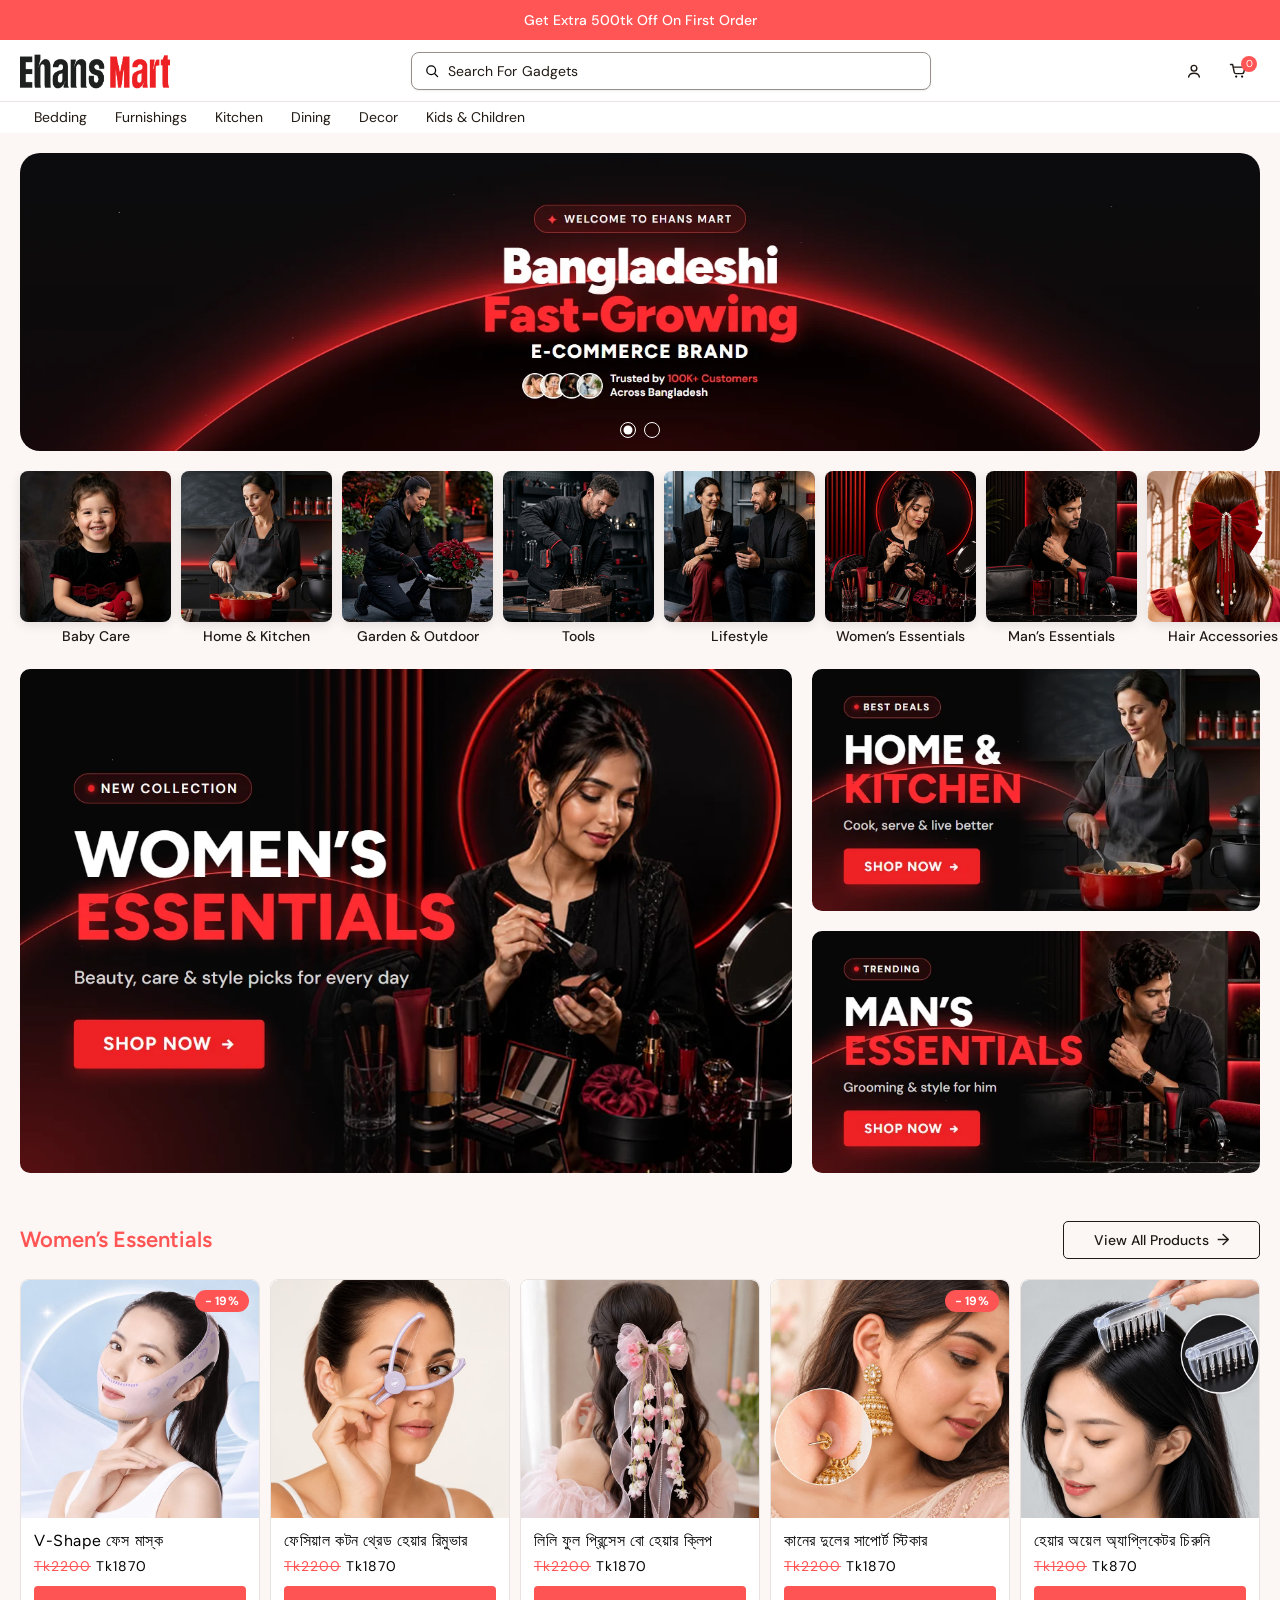
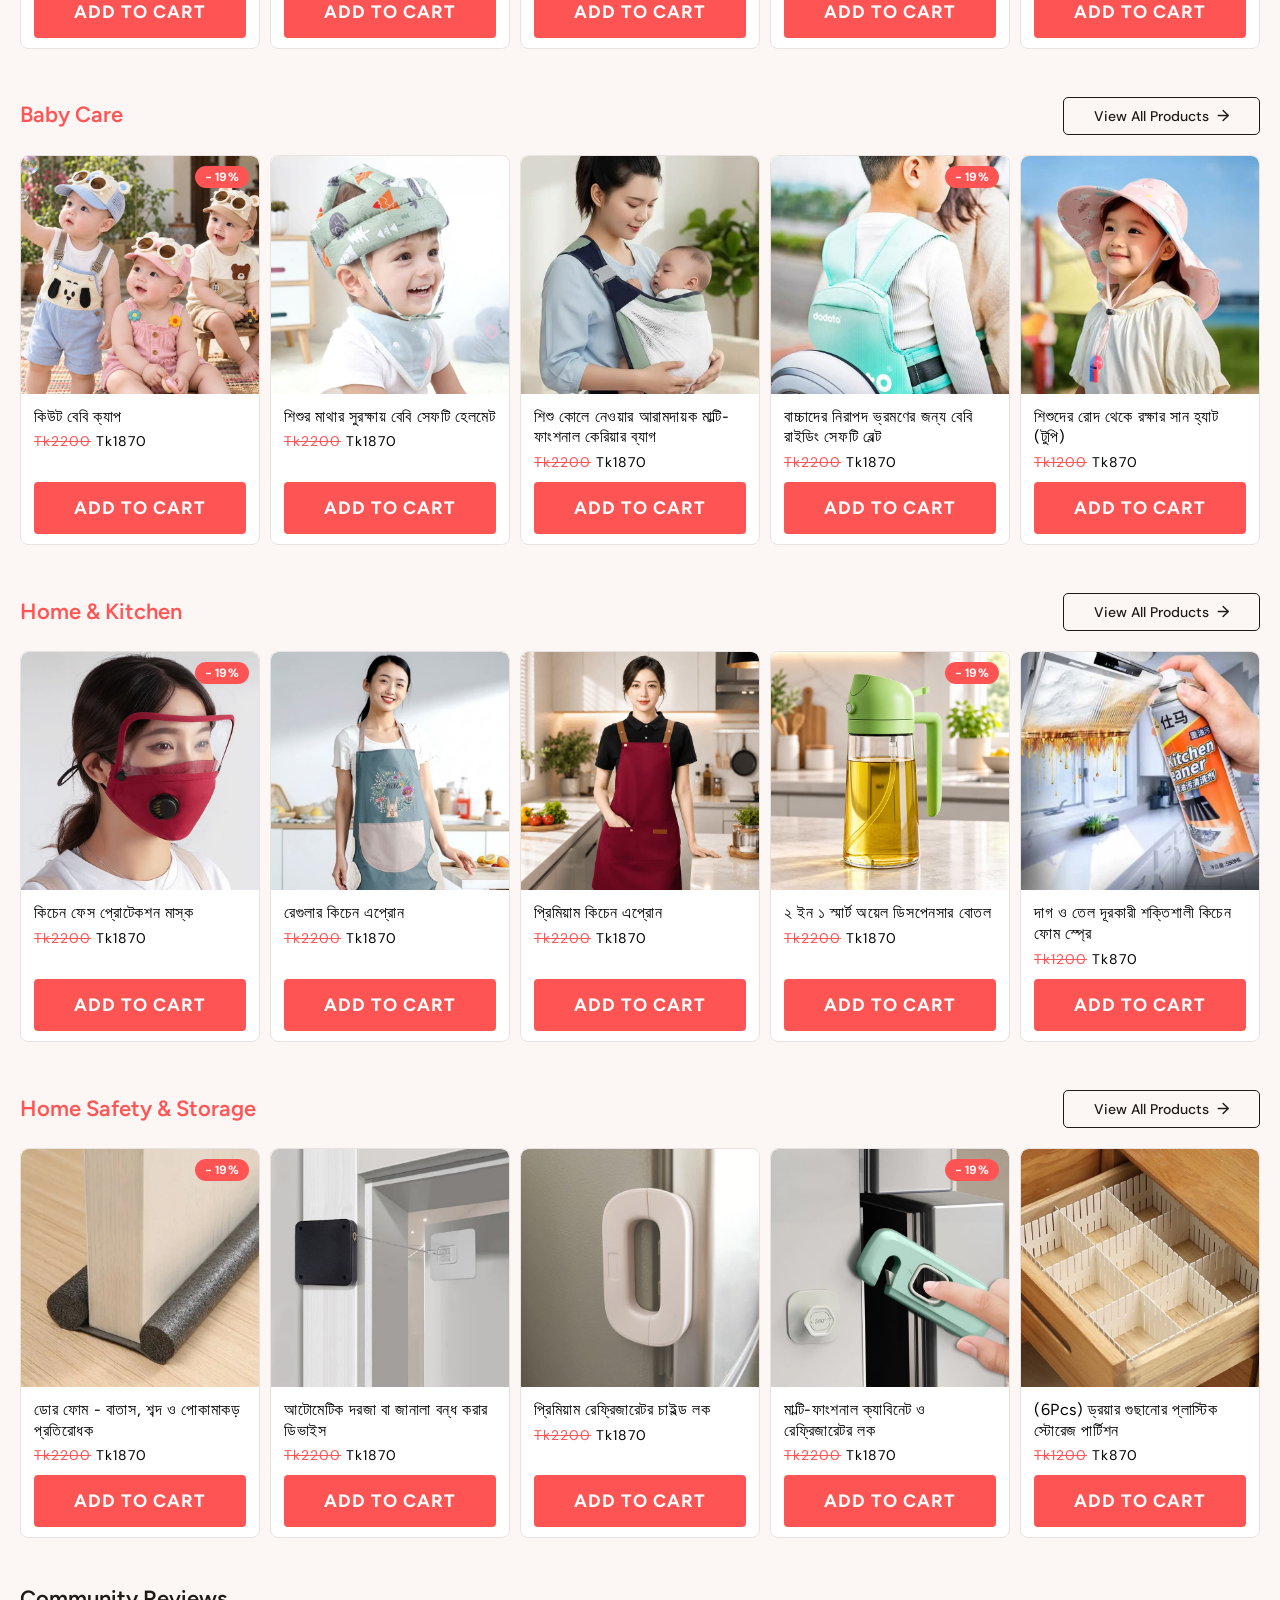
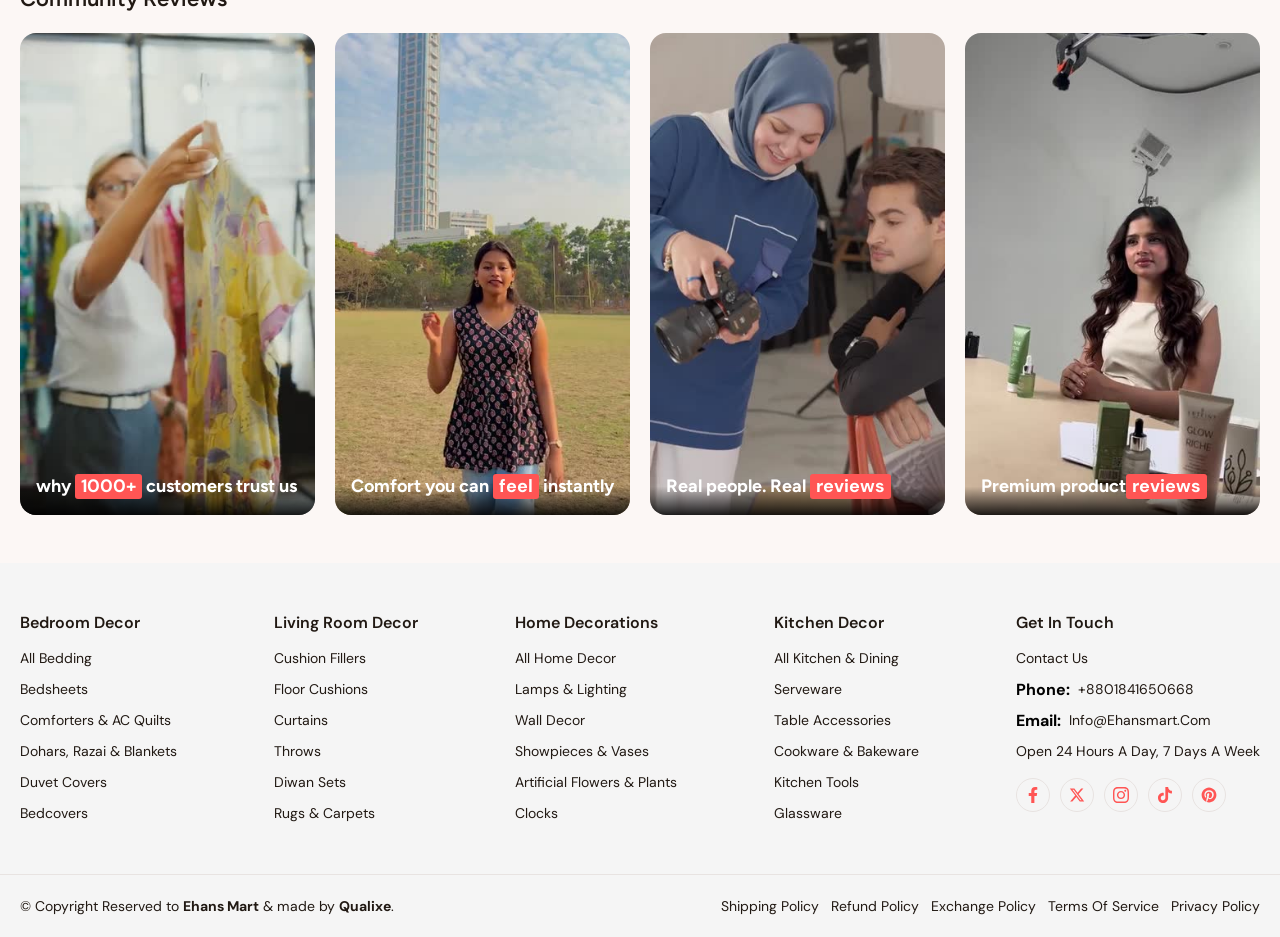
==== commit bb96c054: "updated all feedback, added product page" ====
--- a/index.html
+++ b/index.html
@@ -88,7 +88,11 @@
 												stroke-linejoin="round"></path>
 										</svg>
 									</span>
-									<input type="text">
+									<input type="search" class="search-input" placeholder="Search products..." autocomplete="off"
+										aria-label="search products">
+									<button class="search-input-clear" type="button" aria-label="clear search" hidden>
+										<svg width="10" height="10" viewBox="0 0 18 18" fill="none" aria-hidden="true"><path d="M3 15L15 3M15 15L3 3" stroke="currentColor" stroke-width="2" stroke-linecap="round"></path></svg>
+									</button>
 								</div>
 							</form>
 							<button class="search-bar-close">
@@ -99,164 +103,36 @@
 								</svg>
 							</button>
 						</div>
-						<div class="search-bar-btm active">
-							<div class="search-history">
-								<div class="search-history-items">
-									<div class="search-history-item">
-										<p class="search-history-item-title">most searched</p>
-										<div class="search-tags">
-											<a href="#!">Wall paintings
-												<span class="icon">
-													<svg viewBox="0 0 12 12" fill="none" aria-hidden="true">
-														<path d="M3.5 8.5L8.5 3.5" stroke="currentColor" stroke-linecap="round"
-															stroke-linejoin="round"></path>
-														<path d="M4.00006 3.49997H8.50006V7.99997" stroke="currentColor" stroke-linecap="round"
-															stroke-linejoin="round"></path>
-													</svg>
-												</span>
-											</a>
-											<a href="#!">Bedsheets
-												<span class="icon">
-													<svg viewBox="0 0 12 12" fill="none" aria-hidden="true">
-														<path d="M3.5 8.5L8.5 3.5" stroke="currentColor" stroke-linecap="round"
-															stroke-linejoin="round"></path>
-														<path d="M4.00006 3.49997H8.50006V7.99997" stroke="currentColor" stroke-linecap="round"
-															stroke-linejoin="round"></path>
-													</svg>
-												</span>
-											</a>
-											<a href="#!">Rugs & Carpets
-												<span class="icon">
-													<svg viewBox="0 0 12 12" fill="none" aria-hidden="true">
-														<path d="M3.5 8.5L8.5 3.5" stroke="currentColor" stroke-linecap="round"
-															stroke-linejoin="round"></path>
-														<path d="M4.00006 3.49997H8.50006V7.99997" stroke="currentColor" stroke-linecap="round"
-															stroke-linejoin="round"></path>
-													</svg>
-												</span>
-											</a>
-											<a href="#!">Storage & Organization
-												<span class="icon">
-													<svg viewBox="0 0 12 12" fill="none" aria-hidden="true">
-														<path d="M3.5 8.5L8.5 3.5" stroke="currentColor" stroke-linecap="round"
-															stroke-linejoin="round"></path>
-														<path d="M4.00006 3.49997H8.50006V7.99997" stroke="currentColor" stroke-linecap="round"
-															stroke-linejoin="round"></path>
-													</svg>
-												</span>
-											</a>
-											<a href="#!">Lamps and lightings
-												<span class="icon">
-													<svg viewBox="0 0 12 12" fill="none" aria-hidden="true">
-														<path d="M3.5 8.5L8.5 3.5" stroke="currentColor" stroke-linecap="round"
-															stroke-linejoin="round"></path>
-														<path d="M4.00006 3.49997H8.50006V7.99997" stroke="currentColor" stroke-linecap="round"
-															stroke-linejoin="round"></path>
-													</svg>
-												</span>
-											</a>
-										</div>
-									</div>
-									<div class="search-history-item">
-										<p class="search-history-item-title">Explore best category</p>
-										<div class="search-categories">
-											<a href="#!" class="search-category">
-												<div class="search-category-img">
-													<img src="./assets/images/search-cetagory-img1.webp" alt="search-cetagory-img1.webp">
-												</div>
-												<div class="search-category-content">
-													<p class="title">Bedsheets</p>
-												</div>
-											</a>
-											<a href="#!" class="search-category">
-												<div class="search-category-img">
-													<img src="./assets/images/search-cetagory-img1.webp" alt="search-cetagory-img1.webp">
-												</div>
-												<div class="search-category-content">
-													<p class="title">Bedsheets</p>
-												</div>
-											</a>
-											<a href="#!" class="search-category">
-												<div class="search-category-img">
-													<img src="./assets/images/search-cetagory-img1.webp" alt="search-cetagory-img1.webp">
-												</div>
-												<div class="search-category-content">
-													<p class="title">Bedsheets</p>
-												</div>
-											</a>
-											<a href="#!" class="search-category">
-												<div class="search-category-img">
-													<img src="./assets/images/search-cetagory-img1.webp" alt="search-cetagory-img1.webp">
-												</div>
-												<div class="search-category-content">
-													<p class="title">Bedsheets</p>
-												</div>
-											</a>
-											<a href="#!" class="search-category">
-												<div class="search-category-img">
-													<img src="./assets/images/search-cetagory-img1.webp" alt="search-cetagory-img1.webp">
-												</div>
-												<div class="search-category-content">
-													<p class="title">Bedsheets</p>
-												</div>
-											</a>
-											<a href="#!" class="search-category">
-												<div class="search-category-img">
-													<img src="./assets/images/search-cetagory-img1.webp" alt="search-cetagory-img1.webp">
-												</div>
-												<div class="search-category-content">
-													<p class="title">Bedsheets</p>
-												</div>
-											</a>
-										</div>
-									</div>
-								</div>
-							</div>
-							<div class="search-result-area">
-								<div class="search-result">
-									<p class="search-result-title">Search Results:</p>
-									<div class="search-result-items">
-										<a href="#!" class="search-result-item">
-											<div class="search-result-img">
-												<img src="./assets/images/search-cetagory-img1.webp" alt="search-cetagory-img1.webp">
-											</div>
-											<div class="search-result-content">
-												<p class="title">new premium Bedsheets</p>
-												<p class="price"><span class="lp">tk12,000</span><span class="pp">tk1440</span></p>
-											</div>
-										</a>
-										<a href="#!" class="search-result-item">
-											<div class="search-result-img">
-												<img src="./assets/images/search-cetagory-img1.webp" alt="search-cetagory-img1.webp">
-											</div>
-											<div class="search-result-content">
-												<p class="title">new premium Bedsheets</p>
-												<p class="price"><span class="lp">tk12,000</span><span class="pp">tk1440</span></p>
-											</div>
-										</a>
-										<a href="#!" class="search-result-item">
-											<div class="search-result-img">
-												<img src="./assets/images/search-cetagory-img1.webp" alt="search-cetagory-img1.webp">
-											</div>
-											<div class="search-result-content">
-												<p class="title">new premium Bedsheets</p>
-												<p class="price"><span class="lp">tk12,000</span><span class="pp">tk1440</span></p>
-											</div>
-										</a>
-										<a href="#!" class="search-result-item">
-											<div class="search-result-img">
-												<img src="./assets/images/search-cetagory-img1.webp" alt="search-cetagory-img1.webp">
-											</div>
-											<div class="search-result-content">
-												<p class="title">new premium Bedsheets</p>
-												<p class="price"><span class="lp">tk12,000</span><span class="pp">tk1440</span></p>
-											</div>
-										</a>
-									</div>
-									<div class="search-result-btn">
-										<a href="#!" class="btn">view all results</a>
-									</div>
-								</div>
+						<div class="search-bar-btm">
+							<!-- default view: recent + popular + categories -->
+							<div class="search-default">
+								<div class="search-block search-recent" hidden>
+									<div class="search-block-head">
+										<p class="search-block-title">recent searches</p>
+										<button class="search-recent-clear" type="button">clear</button>
+									</div>
+									<div class="search-tags search-recent-tags"></div>
+								</div>
+								<div class="search-block">
+									<p class="search-block-title">popular searches</p>
+									<div class="search-tags search-popular-tags"></div>
+								</div>
+								<div class="search-block">
+									<p class="search-block-title">shop by category</p>
+									<div class="search-categories"></div>
+								</div>
+							</div>
+							<!-- results view -->
+							<div class="search-results" hidden>
+								<p class="search-results-count"></p>
+								<div class="search-result-items" role="listbox"></div>
+								<a href="collections.html" class="btn search-view-all">view all results</a>
+							</div>
+							<!-- no result view -->
+							<div class="search-empty" hidden>
+								<p class="search-empty-title">No products found</p>
+								<p class="search-empty-text">Try a different word, or browse a popular search below.</p>
+								<div class="search-tags search-empty-tags"></div>
 							</div>
 						</div>
 					</div>
@@ -2007,6 +1883,7 @@
 							<div class="card-slider-item">
 								<div class="product-card card_hover">
 									<div class="card-image-wrap">
+										<span class="card-badge">- 19%</span>
 										<div class="card-rattings">
 											<span class="icon">
 												<svg viewBox="0 0 16 16" fill="none" aria-hidden="true" class="pdp-star-icon is-filled">
@@ -2036,7 +1913,6 @@
 										<div class="card-price-wrap">
 											<p class="previous-price">tk2200</p>
 											<p class="latest-price">tk1870</p>
-											<span class="card-badge">- 19%</span>
 										</div>
 										<div class="card-btn">
 											<a href="#!" class="btn">add to cart</a>
@@ -2078,7 +1954,6 @@
 										<div class="card-price-wrap">
 											<p class="previous-price">tk2200</p>
 											<p class="latest-price">tk1870</p>
-											<span class="card-badge">- 19%</span>
 										</div>
 										<div class="card-btn">
 											<a href="#!" class="btn">add to cart</a>
@@ -2120,7 +1995,48 @@
 										<div class="card-price-wrap">
 											<p class="previous-price">tk2200</p>
 											<p class="latest-price">tk1870</p>
-											<span class="card-badge">- 19%</span>
+										</div>
+										<div class="card-btn">
+											<a href="#!" class="btn">add to cart</a>
+										</div>
+									</div>
+								</div>
+							</div>
+						</div>
+						<div class="swiper-slide">
+							<div class="card-slider-item">
+								<div class="product-card card_hover">
+									<div class="card-image-wrap">
+										<span class="card-badge">- 19%</span>
+										<div class="card-rattings">
+											<span class="icon">
+												<svg viewBox="0 0 16 16" fill="none" aria-hidden="true" class="pdp-star-icon is-filled">
+													<path
+														d="M8 1.333l2.06 4.174 4.607.67-3.333 3.249.786 4.587L8 11.846l-4.12 2.167.787-4.587L1.333 6.177l4.607-.67L8 1.333Z"
+														fill="currentColor"></path>
+												</svg>
+											</span>
+											<span class="rattings-count">4.8</span>
+											<span class="rattings-number">(495 +)</span>
+										</div>
+										<div class="card-img">
+											<a class="main-img" href="product.html">
+												<img class="card_img" src="./assets/images/ehans-product-294-1.jpg"
+													alt="কানের দুলের সাপোর্ট স্টিকার">
+											</a>
+											<a class="hover-img" href="product.html">
+												<img class="card_hover_img" src="./assets/images/ehans-product-294-2.jpg"
+													alt="কানের দুলের সাপোর্ট স্টিকার">
+											</a>
+										</div>
+									</div>
+									<div class="card-content">
+										<div class="card-title-wrap">
+											<a href="product.html" class="card-title">কানের দুলের সাপোর্ট স্টিকার</a>
+										</div>
+										<div class="card-price-wrap">
+											<p class="previous-price">tk2200</p>
+											<p class="latest-price">tk1870</p>
 										</div>
 										<div class="card-btn">
 											<a href="#!" class="btn">add to cart</a>
@@ -2146,23 +2062,22 @@
 										</div>
 										<div class="card-img">
 											<a class="main-img" href="product.html">
-												<img class="card_img" src="./assets/images/ehans-product-294-1.jpg"
-													alt="কানের দুলের সাপোর্ট স্টিকার">
+												<img class="card_img" src="./assets/images/ehans-product-285-1.jpg"
+													alt="হেয়ার অয়েল অ্যাপ্লিকেটর চিরুনি">
 											</a>
 											<a class="hover-img" href="product.html">
-												<img class="card_hover_img" src="./assets/images/ehans-product-294-2.jpg"
-													alt="কানের দুলের সাপোর্ট স্টিকার">
+												<img class="card_hover_img" src="./assets/images/ehans-product-285-2.jpg"
+													alt="হেয়ার অয়েল অ্যাপ্লিকেটর চিরুনি">
 											</a>
 										</div>
 									</div>
 									<div class="card-content">
 										<div class="card-title-wrap">
-											<a href="product.html" class="card-title">কানের দুলের সাপোর্ট স্টিকার</a>
+											<a href="product.html" class="card-title">হেয়ার অয়েল অ্যাপ্লিকেটর চিরুনি</a>
 										</div>
 										<div class="card-price-wrap">
-											<p class="previous-price">tk2200</p>
-											<p class="latest-price">tk1870</p>
-											<span class="card-badge">- 19%</span>
+											<p class="previous-price">tk1200</p>
+											<p class="latest-price">tk870</p>
 										</div>
 										<div class="card-btn">
 											<a href="#!" class="btn">add to cart</a>
@@ -2188,48 +2103,6 @@
 										</div>
 										<div class="card-img">
 											<a class="main-img" href="product.html">
-												<img class="card_img" src="./assets/images/ehans-product-285-1.jpg"
-													alt="হেয়ার অয়েল অ্যাপ্লিকেটর চিরুনি">
-											</a>
-											<a class="hover-img" href="product.html">
-												<img class="card_hover_img" src="./assets/images/ehans-product-285-2.jpg"
-													alt="হেয়ার অয়েল অ্যাপ্লিকেটর চিরুনি">
-											</a>
-										</div>
-									</div>
-									<div class="card-content">
-										<div class="card-title-wrap">
-											<a href="product.html" class="card-title">হেয়ার অয়েল অ্যাপ্লিকেটর চিরুনি</a>
-										</div>
-										<div class="card-price-wrap">
-											<p class="previous-price">tk1200</p>
-											<p class="latest-price">tk870</p>
-											<span class="card-badge">- 19%</span>
-										</div>
-										<div class="card-btn">
-											<a href="#!" class="btn">add to cart</a>
-										</div>
-									</div>
-								</div>
-							</div>
-						</div>
-						<div class="swiper-slide">
-							<div class="card-slider-item">
-								<div class="product-card card_hover">
-									<div class="card-image-wrap">
-										<div class="card-rattings">
-											<span class="icon">
-												<svg viewBox="0 0 16 16" fill="none" aria-hidden="true" class="pdp-star-icon is-filled">
-													<path
-														d="M8 1.333l2.06 4.174 4.607.67-3.333 3.249.786 4.587L8 11.846l-4.12 2.167.787-4.587L1.333 6.177l4.607-.67L8 1.333Z"
-														fill="currentColor"></path>
-												</svg>
-											</span>
-											<span class="rattings-count">4.8</span>
-											<span class="rattings-number">(495 +)</span>
-										</div>
-										<div class="card-img">
-											<a class="main-img" href="product.html">
 												<img class="card_img" src="./assets/images/ehans-product-278-1.jpg"
 													alt="লাল টিউলিপ বো হেয়ার ক্লিপ">
 											</a>
@@ -2246,7 +2119,6 @@
 										<div class="card-price-wrap">
 											<p class="previous-price">tk1200</p>
 											<p class="latest-price">tk1070</p>
-											<span class="card-badge">- 19%</span>
 										</div>
 										<div class="card-btn">
 											<a href="#!" class="btn">add to cart</a>
@@ -2278,6 +2150,7 @@
 							<div class="card-slider-item">
 								<div class="product-card card_hover">
 									<div class="card-image-wrap">
+										<span class="card-badge">- 19%</span>
 										<div class="card-rattings">
 											<span class="icon">
 												<svg viewBox="0 0 16 16" fill="none" aria-hidden="true" class="pdp-star-icon is-filled">
@@ -2307,7 +2180,6 @@
 										<div class="card-price-wrap">
 											<p class="previous-price">tk2200</p>
 											<p class="latest-price">tk1870</p>
-											<span class="card-badge">- 19%</span>
 										</div>
 										<div class="card-btn">
 											<a href="#!" class="btn">add to cart</a>
@@ -2349,7 +2221,6 @@
 										<div class="card-price-wrap">
 											<p class="previous-price">tk2200</p>
 											<p class="latest-price">tk1870</p>
-											<span class="card-badge">- 19%</span>
 										</div>
 										<div class="card-btn">
 											<a href="#!" class="btn">add to cart</a>
@@ -2391,7 +2262,48 @@
 										<div class="card-price-wrap">
 											<p class="previous-price">tk2200</p>
 											<p class="latest-price">tk1870</p>
-											<span class="card-badge">- 19%</span>
+										</div>
+										<div class="card-btn">
+											<a href="#!" class="btn">add to cart</a>
+										</div>
+									</div>
+								</div>
+							</div>
+						</div>
+						<div class="swiper-slide">
+							<div class="card-slider-item">
+								<div class="product-card card_hover">
+									<div class="card-image-wrap">
+										<span class="card-badge">- 19%</span>
+										<div class="card-rattings">
+											<span class="icon">
+												<svg viewBox="0 0 16 16" fill="none" aria-hidden="true" class="pdp-star-icon is-filled">
+													<path
+														d="M8 1.333l2.06 4.174 4.607.67-3.333 3.249.786 4.587L8 11.846l-4.12 2.167.787-4.587L1.333 6.177l4.607-.67L8 1.333Z"
+														fill="currentColor"></path>
+												</svg>
+											</span>
+											<span class="rattings-count">4.8</span>
+											<span class="rattings-number">(495 +)</span>
+										</div>
+										<div class="card-img">
+											<a class="main-img" href="product.html">
+												<img class="card_img" src="./assets/images/ehans-product-252-1.jpg"
+													alt="বাচ্চাদের নিরাপদ ভ্রমণের জন্য বেবি রাইডিং সেফটি বেল্ট">
+											</a>
+											<a class="hover-img" href="product.html">
+												<img class="card_hover_img" src="./assets/images/ehans-product-252-2.jpg"
+													alt="বাচ্চাদের নিরাপদ ভ্রমণের জন্য বেবি রাইডিং সেফটি বেল্ট">
+											</a>
+										</div>
+									</div>
+									<div class="card-content">
+										<div class="card-title-wrap">
+											<a href="product.html" class="card-title">বাচ্চাদের নিরাপদ ভ্রমণের জন্য বেবি রাইডিং সেফটি বেল্ট</a>
+										</div>
+										<div class="card-price-wrap">
+											<p class="previous-price">tk2200</p>
+											<p class="latest-price">tk1870</p>
 										</div>
 										<div class="card-btn">
 											<a href="#!" class="btn">add to cart</a>
@@ -2417,23 +2329,22 @@
 										</div>
 										<div class="card-img">
 											<a class="main-img" href="product.html">
-												<img class="card_img" src="./assets/images/ehans-product-252-1.jpg"
-													alt="বাচ্চাদের নিরাপদ ভ্রমণের জন্য বেবি রাইডিং সেফটি বেল্ট">
+												<img class="card_img" src="./assets/images/ehans-product-251-1.jpg"
+													alt="শিশুদের রোদ থেকে রক্ষার সান হ্যাট (টুপি)">
 											</a>
 											<a class="hover-img" href="product.html">
-												<img class="card_hover_img" src="./assets/images/ehans-product-252-2.jpg"
-													alt="বাচ্চাদের নিরাপদ ভ্রমণের জন্য বেবি রাইডিং সেফটি বেল্ট">
+												<img class="card_hover_img" src="./assets/images/ehans-product-251-2.jpg"
+													alt="শিশুদের রোদ থেকে রক্ষার সান হ্যাট (টুপি)">
 											</a>
 										</div>
 									</div>
 									<div class="card-content">
 										<div class="card-title-wrap">
-											<a href="product.html" class="card-title">বাচ্চাদের নিরাপদ ভ্রমণের জন্য বেবি রাইডিং সেফটি বেল্ট</a>
+											<a href="product.html" class="card-title">শিশুদের রোদ থেকে রক্ষার সান হ্যাট (টুপি)</a>
 										</div>
 										<div class="card-price-wrap">
-											<p class="previous-price">tk2200</p>
-											<p class="latest-price">tk1870</p>
-											<span class="card-badge">- 19%</span>
+											<p class="previous-price">tk1200</p>
+											<p class="latest-price">tk870</p>
 										</div>
 										<div class="card-btn">
 											<a href="#!" class="btn">add to cart</a>
@@ -2459,48 +2370,6 @@
 										</div>
 										<div class="card-img">
 											<a class="main-img" href="product.html">
-												<img class="card_img" src="./assets/images/ehans-product-251-1.jpg"
-													alt="শিশুদের রোদ থেকে রক্ষার সান হ্যাট (টুপি)">
-											</a>
-											<a class="hover-img" href="product.html">
-												<img class="card_hover_img" src="./assets/images/ehans-product-251-2.jpg"
-													alt="শিশুদের রোদ থেকে রক্ষার সান হ্যাট (টুপি)">
-											</a>
-										</div>
-									</div>
-									<div class="card-content">
-										<div class="card-title-wrap">
-											<a href="product.html" class="card-title">শিশুদের রোদ থেকে রক্ষার সান হ্যাট (টুপি)</a>
-										</div>
-										<div class="card-price-wrap">
-											<p class="previous-price">tk1200</p>
-											<p class="latest-price">tk870</p>
-											<span class="card-badge">- 19%</span>
-										</div>
-										<div class="card-btn">
-											<a href="#!" class="btn">add to cart</a>
-										</div>
-									</div>
-								</div>
-							</div>
-						</div>
-						<div class="swiper-slide">
-							<div class="card-slider-item">
-								<div class="product-card card_hover">
-									<div class="card-image-wrap">
-										<div class="card-rattings">
-											<span class="icon">
-												<svg viewBox="0 0 16 16" fill="none" aria-hidden="true" class="pdp-star-icon is-filled">
-													<path
-														d="M8 1.333l2.06 4.174 4.607.67-3.333 3.249.786 4.587L8 11.846l-4.12 2.167.787-4.587L1.333 6.177l4.607-.67L8 1.333Z"
-														fill="currentColor"></path>
-												</svg>
-											</span>
-											<span class="rattings-count">4.8</span>
-											<span class="rattings-number">(495 +)</span>
-										</div>
-										<div class="card-img">
-											<a class="main-img" href="product.html">
 												<img class="card_img" src="./assets/images/ehans-product-253-1.jpg"
 													alt="বাচ্চাদের প্রিমিয়াম কোয়ালিটির টিফিন বক্স">
 											</a>
@@ -2517,7 +2386,6 @@
 										<div class="card-price-wrap">
 											<p class="previous-price">tk1200</p>
 											<p class="latest-price">tk1070</p>
-											<span class="card-badge">- 19%</span>
 										</div>
 										<div class="card-btn">
 											<a href="#!" class="btn">add to cart</a>
@@ -2549,6 +2417,7 @@
 							<div class="card-slider-item">
 								<div class="product-card card_hover">
 									<div class="card-image-wrap">
+										<span class="card-badge">- 19%</span>
 										<div class="card-rattings">
 											<span class="icon">
 												<svg viewBox="0 0 16 16" fill="none" aria-hidden="true" class="pdp-star-icon is-filled">
@@ -2578,7 +2447,6 @@
 										<div class="card-price-wrap">
 											<p class="previous-price">tk2200</p>
 											<p class="latest-price">tk1870</p>
-											<span class="card-badge">- 19%</span>
 										</div>
 										<div class="card-btn">
 											<a href="#!" class="btn">add to cart</a>
@@ -2620,7 +2488,6 @@
 										<div class="card-price-wrap">
 											<p class="previous-price">tk2200</p>
 											<p class="latest-price">tk1870</p>
-											<span class="card-badge">- 19%</span>
 										</div>
 										<div class="card-btn">
 											<a href="#!" class="btn">add to cart</a>
@@ -2662,7 +2529,48 @@
 										<div class="card-price-wrap">
 											<p class="previous-price">tk2200</p>
 											<p class="latest-price">tk1870</p>
-											<span class="card-badge">- 19%</span>
+										</div>
+										<div class="card-btn">
+											<a href="#!" class="btn">add to cart</a>
+										</div>
+									</div>
+								</div>
+							</div>
+						</div>
+						<div class="swiper-slide">
+							<div class="card-slider-item">
+								<div class="product-card card_hover">
+									<div class="card-image-wrap">
+										<span class="card-badge">- 19%</span>
+										<div class="card-rattings">
+											<span class="icon">
+												<svg viewBox="0 0 16 16" fill="none" aria-hidden="true" class="pdp-star-icon is-filled">
+													<path
+														d="M8 1.333l2.06 4.174 4.607.67-3.333 3.249.786 4.587L8 11.846l-4.12 2.167.787-4.587L1.333 6.177l4.607-.67L8 1.333Z"
+														fill="currentColor"></path>
+												</svg>
+											</span>
+											<span class="rattings-count">4.8</span>
+											<span class="rattings-number">(495 +)</span>
+										</div>
+										<div class="card-img">
+											<a class="main-img" href="product.html">
+												<img class="card_img" src="./assets/images/ehans-product-293-1.jpg"
+													alt="২ ইন ১ স্মার্ট অয়েল ডিসপেনসার বোতল">
+											</a>
+											<a class="hover-img" href="product.html">
+												<img class="card_hover_img" src="./assets/images/ehans-product-293-2.jpg"
+													alt="২ ইন ১ স্মার্ট অয়েল ডিসপেনসার বোতল">
+											</a>
+										</div>
+									</div>
+									<div class="card-content">
+										<div class="card-title-wrap">
+											<a href="product.html" class="card-title">২ ইন ১ স্মার্ট অয়েল ডিসপেনসার বোতল</a>
+										</div>
+										<div class="card-price-wrap">
+											<p class="previous-price">tk2200</p>
+											<p class="latest-price">tk1870</p>
 										</div>
 										<div class="card-btn">
 											<a href="#!" class="btn">add to cart</a>
@@ -2688,23 +2596,22 @@
 										</div>
 										<div class="card-img">
 											<a class="main-img" href="product.html">
-												<img class="card_img" src="./assets/images/ehans-product-293-1.jpg"
-													alt="২ ইন ১ স্মার্ট অয়েল ডিসপেনসার বোতল">
+												<img class="card_img" src="./assets/images/ehans-product-260-1.jpg"
+													alt="দাগ ও তেল দূরকারী শক্তিশালী কিচেন ফোম স্প্রে">
 											</a>
 											<a class="hover-img" href="product.html">
-												<img class="card_hover_img" src="./assets/images/ehans-product-293-2.jpg"
-													alt="২ ইন ১ স্মার্ট অয়েল ডিসপেনসার বোতল">
+												<img class="card_hover_img" src="./assets/images/ehans-product-260-2.jpg"
+													alt="দাগ ও তেল দূরকারী শক্তিশালী কিচেন ফোম স্প্রে">
 											</a>
 										</div>
 									</div>
 									<div class="card-content">
 										<div class="card-title-wrap">
-											<a href="product.html" class="card-title">২ ইন ১ স্মার্ট অয়েল ডিসপেনসার বোতল</a>
+											<a href="product.html" class="card-title">দাগ ও তেল দূরকারী শক্তিশালী কিচেন ফোম স্প্রে</a>
 										</div>
 										<div class="card-price-wrap">
-											<p class="previous-price">tk2200</p>
-											<p class="latest-price">tk1870</p>
-											<span class="card-badge">- 19%</span>
+											<p class="previous-price">tk1200</p>
+											<p class="latest-price">tk870</p>
 										</div>
 										<div class="card-btn">
 											<a href="#!" class="btn">add to cart</a>
@@ -2730,48 +2637,6 @@
 										</div>
 										<div class="card-img">
 											<a class="main-img" href="product.html">
-												<img class="card_img" src="./assets/images/ehans-product-260-1.jpg"
-													alt="দাগ ও তেল দূরকারী শক্তিশালী কিচেন ফোম স্প্রে">
-											</a>
-											<a class="hover-img" href="product.html">
-												<img class="card_hover_img" src="./assets/images/ehans-product-260-2.jpg"
-													alt="দাগ ও তেল দূরকারী শক্তিশালী কিচেন ফোম স্প্রে">
-											</a>
-										</div>
-									</div>
-									<div class="card-content">
-										<div class="card-title-wrap">
-											<a href="product.html" class="card-title">দাগ ও তেল দূরকারী শক্তিশালী কিচেন ফোম স্প্রে</a>
-										</div>
-										<div class="card-price-wrap">
-											<p class="previous-price">tk1200</p>
-											<p class="latest-price">tk870</p>
-											<span class="card-badge">- 19%</span>
-										</div>
-										<div class="card-btn">
-											<a href="#!" class="btn">add to cart</a>
-										</div>
-									</div>
-								</div>
-							</div>
-						</div>
-						<div class="swiper-slide">
-							<div class="card-slider-item">
-								<div class="product-card card_hover">
-									<div class="card-image-wrap">
-										<div class="card-rattings">
-											<span class="icon">
-												<svg viewBox="0 0 16 16" fill="none" aria-hidden="true" class="pdp-star-icon is-filled">
-													<path
-														d="M8 1.333l2.06 4.174 4.607.67-3.333 3.249.786 4.587L8 11.846l-4.12 2.167.787-4.587L1.333 6.177l4.607-.67L8 1.333Z"
-														fill="currentColor"></path>
-												</svg>
-											</span>
-											<span class="rattings-count">4.8</span>
-											<span class="rattings-number">(495 +)</span>
-										</div>
-										<div class="card-img">
-											<a class="main-img" href="product.html">
 												<img class="card_img" src="./assets/images/ehans-product-273-1.jpg"
 													alt="পিভিসি কিচেন সিলিকন ডিশ ওয়াশিং হ্যান্ড গ্লাভস">
 											</a>
@@ -2788,7 +2653,6 @@
 										<div class="card-price-wrap">
 											<p class="previous-price">tk1200</p>
 											<p class="latest-price">tk1070</p>
-											<span class="card-badge">- 19%</span>
 										</div>
 										<div class="card-btn">
 											<a href="#!" class="btn">add to cart</a>
@@ -2820,6 +2684,7 @@
 							<div class="card-slider-item">
 								<div class="product-card card_hover">
 									<div class="card-image-wrap">
+										<span class="card-badge">- 19%</span>
 										<div class="card-rattings">
 											<span class="icon">
 												<svg viewBox="0 0 16 16" fill="none" aria-hidden="true" class="pdp-star-icon is-filled">
@@ -2849,7 +2714,6 @@
 										<div class="card-price-wrap">
 											<p class="previous-price">tk2200</p>
 											<p class="latest-price">tk1870</p>
-											<span class="card-badge">- 19%</span>
 										</div>
 										<div class="card-btn">
 											<a href="#!" class="btn">add to cart</a>
@@ -2891,7 +2755,6 @@
 										<div class="card-price-wrap">
 											<p class="previous-price">tk2200</p>
 											<p class="latest-price">tk1870</p>
-											<span class="card-badge">- 19%</span>
 										</div>
 										<div class="card-btn">
 											<a href="#!" class="btn">add to cart</a>
@@ -2933,7 +2796,48 @@
 										<div class="card-price-wrap">
 											<p class="previous-price">tk2200</p>
 											<p class="latest-price">tk1870</p>
-											<span class="card-badge">- 19%</span>
+										</div>
+										<div class="card-btn">
+											<a href="#!" class="btn">add to cart</a>
+										</div>
+									</div>
+								</div>
+							</div>
+						</div>
+						<div class="swiper-slide">
+							<div class="card-slider-item">
+								<div class="product-card card_hover">
+									<div class="card-image-wrap">
+										<span class="card-badge">- 19%</span>
+										<div class="card-rattings">
+											<span class="icon">
+												<svg viewBox="0 0 16 16" fill="none" aria-hidden="true" class="pdp-star-icon is-filled">
+													<path
+														d="M8 1.333l2.06 4.174 4.607.67-3.333 3.249.786 4.587L8 11.846l-4.12 2.167.787-4.587L1.333 6.177l4.607-.67L8 1.333Z"
+														fill="currentColor"></path>
+												</svg>
+											</span>
+											<span class="rattings-count">4.8</span>
+											<span class="rattings-number">(495 +)</span>
+										</div>
+										<div class="card-img">
+											<a class="main-img" href="product.html">
+												<img class="card_img" src="./assets/images/ehans-product-271-1.jpg"
+													alt="মাল্টি-ফাংশনাল ক্যাবিনেট ও রেফ্রিজারেটর লক">
+											</a>
+											<a class="hover-img" href="product.html">
+												<img class="card_hover_img" src="./assets/images/ehans-product-271-2.jpg"
+													alt="মাল্টি-ফাংশনাল ক্যাবিনেট ও রেফ্রিজারেটর লক">
+											</a>
+										</div>
+									</div>
+									<div class="card-content">
+										<div class="card-title-wrap">
+											<a href="product.html" class="card-title">মাল্টি-ফাংশনাল ক্যাবিনেট ও রেফ্রিজারেটর লক</a>
+										</div>
+										<div class="card-price-wrap">
+											<p class="previous-price">tk2200</p>
+											<p class="latest-price">tk1870</p>
 										</div>
 										<div class="card-btn">
 											<a href="#!" class="btn">add to cart</a>
@@ -2959,23 +2863,22 @@
 										</div>
 										<div class="card-img">
 											<a class="main-img" href="product.html">
-												<img class="card_img" src="./assets/images/ehans-product-271-1.jpg"
-													alt="মাল্টি-ফাংশনাল ক্যাবিনেট ও রেফ্রিজারেটর লক">
+												<img class="card_img" src="./assets/images/ehans-product-263-1.jpg"
+													alt="(6Pcs) ড্রয়ার গুছানোর প্লাস্টিক স্টোরেজ পার্টিশন">
 											</a>
 											<a class="hover-img" href="product.html">
-												<img class="card_hover_img" src="./assets/images/ehans-product-271-2.jpg"
-													alt="মাল্টি-ফাংশনাল ক্যাবিনেট ও রেফ্রিজারেটর লক">
+												<img class="card_hover_img" src="./assets/images/ehans-product-263-2.jpg"
+													alt="(6Pcs) ড্রয়ার গুছানোর প্লাস্টিক স্টোরেজ পার্টিশন">
 											</a>
 										</div>
 									</div>
 									<div class="card-content">
 										<div class="card-title-wrap">
-											<a href="product.html" class="card-title">মাল্টি-ফাংশনাল ক্যাবিনেট ও রেফ্রিজারেটর লক</a>
+											<a href="product.html" class="card-title">(6Pcs) ড্রয়ার গুছানোর প্লাস্টিক স্টোরেজ পার্টিশন</a>
 										</div>
 										<div class="card-price-wrap">
-											<p class="previous-price">tk2200</p>
-											<p class="latest-price">tk1870</p>
-											<span class="card-badge">- 19%</span>
+											<p class="previous-price">tk1200</p>
+											<p class="latest-price">tk870</p>
 										</div>
 										<div class="card-btn">
 											<a href="#!" class="btn">add to cart</a>
@@ -3001,48 +2904,6 @@
 										</div>
 										<div class="card-img">
 											<a class="main-img" href="product.html">
-												<img class="card_img" src="./assets/images/ehans-product-263-1.jpg"
-													alt="(6Pcs) ড্রয়ার গুছানোর প্লাস্টিক স্টোরেজ পার্টিশন">
-											</a>
-											<a class="hover-img" href="product.html">
-												<img class="card_hover_img" src="./assets/images/ehans-product-263-2.jpg"
-													alt="(6Pcs) ড্রয়ার গুছানোর প্লাস্টিক স্টোরেজ পার্টিশন">
-											</a>
-										</div>
-									</div>
-									<div class="card-content">
-										<div class="card-title-wrap">
-											<a href="product.html" class="card-title">(6Pcs) ড্রয়ার গুছানোর প্লাস্টিক স্টোরেজ পার্টিশন</a>
-										</div>
-										<div class="card-price-wrap">
-											<p class="previous-price">tk1200</p>
-											<p class="latest-price">tk870</p>
-											<span class="card-badge">- 19%</span>
-										</div>
-										<div class="card-btn">
-											<a href="#!" class="btn">add to cart</a>
-										</div>
-									</div>
-								</div>
-							</div>
-						</div>
-						<div class="swiper-slide">
-							<div class="card-slider-item">
-								<div class="product-card card_hover">
-									<div class="card-image-wrap">
-										<div class="card-rattings">
-											<span class="icon">
-												<svg viewBox="0 0 16 16" fill="none" aria-hidden="true" class="pdp-star-icon is-filled">
-													<path
-														d="M8 1.333l2.06 4.174 4.607.67-3.333 3.249.786 4.587L8 11.846l-4.12 2.167.787-4.587L1.333 6.177l4.607-.67L8 1.333Z"
-														fill="currentColor"></path>
-												</svg>
-											</span>
-											<span class="rattings-count">4.8</span>
-											<span class="rattings-number">(495 +)</span>
-										</div>
-										<div class="card-img">
-											<a class="main-img" href="product.html">
 												<img class="card_img" src="./assets/images/ehans-product-264-1.jpg"
 													alt="ফ্রিজ ধুলোমুক্ত রাখার কভার">
 											</a>
@@ -3059,7 +2920,6 @@
 										<div class="card-price-wrap">
 											<p class="previous-price">tk1200</p>
 											<p class="latest-price">tk1070</p>
-											<span class="card-badge">- 19%</span>
 										</div>
 										<div class="card-btn">
 											<a href="#!" class="btn">add to cart</a>
--- a/assets/css/app-menu-section.css
+++ b/assets/css/app-menu-section.css
@@ -94,9 +94,9 @@
 @media only screen and (max-width: 992px) {
 
     /* app-menu-section css start */
-    .app-menu-section {
+    /* .app-menu-section {
         display: block;
-    }
+    } */
 
     /* app-menu-section css end */
 }
--- a/assets/css/footer.css
+++ b/assets/css/footer.css
@@ -1,10 +1,6 @@
 /* footer-section css start */
 .footer {
     background-color: var(--item-bg3);
-}
-
-.footer.product-page-footer {
-    padding-bottom: 90px;
 }
 
 .footer-items {
@@ -157,12 +153,7 @@
 
     /* footer-section css start */
     .footer {
-        padding-bottom: 70px;
         border-top: 1px solid var(--border-color2);
-    }
-
-    .footer.product-page-footer {
-        padding-bottom: 80px;
     }
 
     .footer .container {
--- a/assets/css/card.css
+++ b/assets/css/card.css
@@ -38,19 +38,24 @@
     display: none;
 }
 
+/* discount badge: top right of image */
 .card-badge {
-    margin-left: auto;
+    position: absolute;
+    top: 10px;
+    right: 10px;
+    z-index: 2;
+    display: inline-flex;
+    align-items: center;
+    padding: 5px 10px;
     font-family: var(--paragraph-font);
-    font-size: 11px;
-    font-weight: 600;
-    letter-spacing: 0.5px;
+    font-size: 12px;
+    font-weight: 700;
+    letter-spacing: 0.3px;
     line-height: 1;
-    padding: 6px 13px;
-    color: var(--product-card-badge);
-    background-color: var(--white);
-    border: 1px solid var(--product-card-badge);
-    border-radius: 4px;
-    box-shadow: 2px 2px 0 rgba(16, 70, 152, 0.55);
+    color: var(--white);
+    background-color: var(--product-card-accent);
+    border-radius: 50px;
+    pointer-events: none;
 }
 
 .product-card .card-image-wrap .card-img {
@@ -221,16 +226,11 @@
         padding: 13px 10px 10px;
     }
 
-    /* badge on image right bottom (card-content starts right under the image) */
-    .product-card .card-badge {
-        position: absolute;
-        right: 10px;
-        bottom: calc(100% + 10px);
-        z-index: 2;
-        margin-left: 0;
-        padding: 5px 9px;
-        font-size: 10px;
-        pointer-events: none;
+    .card-badge {
+        top: 8px;
+        right: 8px;
+        padding: 4px 8px;
+        font-size: 11px;
     }
 
     .card-btn .btn {
--- a/assets/css/header.css
+++ b/assets/css/header.css
@@ -1,8 +1,25 @@
 /* header css start */
+/* fixed header, js sets --announce-h / --header-h and body padding */
 .header {
+    position: fixed;
+    top: var(--announce-h, 0px);
+    left: 0;
+    right: 0;
+    z-index: 9990;
     padding-top: 10px;
     background: var(--white);
-    box-shadow: 0 2px 4px #f2f2f2;
+    transition: transform .4s cubic-bezier(.4, 0, .2, 1), box-shadow .4s ease;
+}
+
+/* scroll down: announce bar + header both hide */
+.page-scroll-down .header {
+    transform: translateY(calc(-100% - var(--announce-h, 0px)));
+}
+
+/* scroll up: only header shows at very top */
+.page-scroll-up .header {
+    transform: translateY(calc(-1 * var(--announce-h, 0px)));
+    box-shadow: 0 6px 20px rgba(0, 0, 0, .08);
 }
 
 .navbar {
@@ -27,9 +44,8 @@
     flex-direction: column;
     justify-content: center;
     gap: 6px;
-    width: 40px;
+    width: 28px;
     height: 40px;
-    padding: 0 8px;
     background: transparent;
     border: none;
     cursor: pointer;
@@ -195,7 +211,7 @@
     z-index: 99999;
     max-width: 720px;
     width: 100%;
-    border-radius: 0 0 16px 16px;
+    border-radius: 0 0 8px 8px;
     background: var(--white);
     transition: transform .35s ease, opacity .35s ease;
     transform: translateY(-40px);
@@ -244,179 +260,328 @@
 
 .search-field input {
     height: 100%;
+    font-size: 15px;
+    cursor: text;
+}
+
+.search-field input::-webkit-search-cancel-button {
+    display: none;
+}
+
+.search-field:focus-within {
+    border-color: var(--brand-color);
+    box-shadow: 0 0 0 3px rgba(255, 84, 84, .12);
+}
+
+.search-input-clear {
+    display: flex;
+    align-items: center;
+    justify-content: center;
+    flex-shrink: 0;
+    width: 22px;
+    height: 22px;
+    border-radius: 50%;
+    background: var(--item-bg2);
+    color: var(--black);
+}
+
+.search-input-clear[hidden] {
+    display: none;
 }
 
 .search-bar-close {
     display: flex;
 }
 
+/* search bottom: default / results / empty */
 .search-bar-btm {
-    padding: 24px;
-}
-
-.search-bar-btm.active .search-history {
+    max-height: calc(100dvh - 90px);
+    padding: 20px 24px 24px;
+    overflow-y: auto;
+    scrollbar-width: thin;
+}
+
+.search-default {
+    display: flex;
+    flex-direction: column;
+    gap: 22px;
+}
+
+.search-default[hidden],
+.search-results[hidden],
+.search-empty[hidden],
+.search-block[hidden] {
     display: none;
 }
 
-.search-bar-btm.active .search-result-area {
-    display: block;
-}
-
-.search-history-items {
+.search-block-head {
+    display: flex;
+    align-items: center;
+    justify-content: space-between;
+    gap: 10px;
+}
+
+.search-block-title {
+    margin-bottom: 10px;
+    font-family: var(--heading-font);
+    font-size: 13px;
+    font-weight: 600;
+    letter-spacing: .6px;
+    text-transform: uppercase;
+    color: var(--muted);
+}
+
+.search-block-head .search-block-title {
+    margin-bottom: 0;
+}
+
+.search-recent-clear {
+    font-size: 13px;
+    color: var(--brand-color);
+    text-transform: capitalize;
+}
+
+.search-recent {
     display: flex;
     flex-direction: column;
-    gap: 16px;
-}
-
-.search-history-item-title {
+    gap: 10px;
+}
+
+.search-tags {
+    display: flex;
+    flex-wrap: wrap;
+    gap: 8px;
+}
+
+.search-tags button {
+    display: inline-flex;
+    align-items: center;
+    gap: 6px;
+    padding: 7px 14px;
+    border: 1px solid var(--border-color2);
+    border-radius: 50px;
+    background: var(--white);
     font-size: 14px;
+    color: var(--black);
     text-transform: capitalize;
-    line-height: 20px;
-    margin-bottom: 12px;
-}
-
-.search-tags {
-    display: flex;
-    flex-wrap: wrap;
-    gap: 10px;
-    align-items: center;
-}
-
-.search-tags a {
-    display: flex;
-    gap: 3px;
-    align-items: center;
-    color: var(--paragraph-text-color);
-    font-size: 12px;
-    line-height: 16px;
-    text-transform: capitalize;
-    gap: 4px;
-    padding: 4px 8px 4px 12px;
-    border-radius: 30px;
-    background: var(--item-bg2);
-    transition: all ease .3s;
-}
-
-.search-tags a:hover {
-    background: var(--item-bg);
-}
-
-.search-tags a .icon {
-    display: flex;
-}
-
-.search-tags a .icon svg {
+    transition: all ease .2s;
+}
+
+.search-tags button:hover {
+    border-color: var(--brand-color);
+    color: var(--brand-color);
+}
+
+.search-tags button svg {
     width: 12px;
     height: 12px;
-    transform: rotate(-90deg);
+    flex-shrink: 0;
+    color: var(--muted);
 }
 
 .search-categories {
     display: grid;
-    grid-template-columns: repeat(6, 1fr);
+    grid-template-columns: repeat(4, 1fr);
     gap: 12px;
 }
 
 .search-category {
     display: flex;
     flex-direction: column;
-    gap: 8px;
+    gap: 6px;
+    text-align: center;
 }
 
 .search-category-img {
+    aspect-ratio: 1;
+    border-radius: 10px;
+    overflow: hidden;
+    background: var(--item-bg2);
+}
+
+.search-category-img img {
+    transition: transform .4s ease;
+}
+
+.search-category:hover .search-category-img img {
+    transform: scale(1.06);
+}
+
+.search-category .title {
+    font-size: 13px;
+    line-height: 1.3;
+    color: var(--black);
+}
+
+.search-category:hover .title {
+    color: var(--brand-color);
+}
+
+/* results */
+.search-results-count {
+    margin-bottom: 8px;
+    font-size: 13px;
+    color: var(--muted);
+}
+
+.search-results-count strong {
+    color: var(--black);
+}
+
+.search-result-items {
+    display: flex;
+    flex-direction: column;
+}
+
+.search-result-item {
+    display: flex;
+    align-items: center;
+    gap: 12px;
+    padding: 10px 8px;
+    border-bottom: 1px solid var(--border-color2);
+    border-radius: 8px;
+    transition: background-color .15s ease;
+}
+
+.search-result-item:last-child {
+    border-bottom: 0;
+}
+
+.search-result-item:hover,
+.search-result-item.focused {
+    background-color: var(--item-bg);
+}
+
+.search-result-img {
+    flex-shrink: 0;
+    width: 56px;
+    height: 56px;
     border-radius: 8px;
     overflow: hidden;
-}
-
-.search-category-content {
+    background: var(--item-bg2);
+}
+
+.search-result-content {
+    flex: 1;
+    min-width: 0;
+}
+
+.search-result-category {
+    font-size: 11px;
+    letter-spacing: .4px;
+    text-transform: uppercase;
+    color: var(--muted);
+}
+
+.search-result-title {
+    margin-top: 2px;
+    font-size: 15px;
+    line-height: 1.35;
+    color: var(--black);
+    display: -webkit-box;
+    -webkit-line-clamp: 2;
+    -webkit-box-orient: vertical;
+    overflow: hidden;
+}
+
+.search-result-title mark {
+    padding: 0 1px;
+    border-radius: 2px;
+    background: rgba(255, 84, 84, .18);
+    color: inherit;
+}
+
+.search-result-price {
+    display: flex;
+    align-items: center;
+    gap: 6px;
+    margin-top: 4px;
+    font-size: 14px;
+}
+
+.search-result-price .curr {
+    font-weight: 600;
+    color: var(--black);
+}
+
+.search-result-price .prev {
+    font-size: 12px;
+    color: var(--muted);
+    text-decoration: line-through;
+}
+
+.search-result-price .off {
+    padding: 2px 6px;
+    border-radius: 50px;
+    background: var(--brand-color);
+    color: var(--white);
+    font-size: 10px;
+    font-weight: 700;
+    line-height: 1.2;
+}
+
+.search-result-add {
+    display: flex;
+    align-items: center;
+    justify-content: center;
+    flex-shrink: 0;
+    width: 36px;
+    height: 36px;
+    border: 1px solid var(--border-color2);
+    border-radius: 50%;
+    background: var(--white);
+    color: var(--black);
+    transition: all ease .2s;
+}
+
+.search-result-add:hover {
+    border-color: var(--brand-color);
+    background: var(--brand-color);
+    color: var(--white);
+}
+
+.search-result-add.added {
+    border-color: var(--color-green);
+    background: var(--color-green);
+    color: var(--white);
+}
+
+.search-result-add svg {
+    width: 16px;
+    height: 16px;
+}
+
+.search-bar-btm .search-view-all {
+    margin-top: 14px;
+    display: flex;
+    align-items: center;
+    justify-content: center;
+    gap: 6px;
+    min-height: 44px;
+    border-color: var(--black);
+}
+
+/* empty */
+.search-empty {
+    padding: 16px 0 4px;
     text-align: center;
 }
 
-.search-category-content .title {
-    font-size: 12px;
-    font-weight: 300;
-    line-height: 16px;
-    text-transform: capitalize;
-}
-
-.search-category:hover .search-category-content .title {
-    text-decoration: underline;
-}
-
-.search-result-area {
-    display: none;
-}
-
-.search-result-title {
+.search-empty-title {
+    font-family: var(--heading-font);
+    font-size: 18px;
+    font-weight: 600;
+    color: var(--black);
+}
+
+.search-empty-text {
+    margin: 6px 0 16px;
     font-size: 14px;
-    text-transform: capitalize;
-    line-height: 20px;
-    padding: 0 0 10px 0;
-    border-bottom: 1px solid var(--border-color2);
-    font-weight: 500;
-}
-
-.search-result-items {
-    display: flex;
-    flex-direction: column;
-    max-height: 50dvh;
-    overflow-y: auto;
-    height: fit-content;
-    scrollbar-width: thin;
-    scrollbar-color: var(--brand-color) transparent;
-}
-
-.search-result-item {
-    display: flex;
-    gap: 8px;
-    border-top: 1px solid var(--border-color2);
-    align-items: center;
-    padding: 12px 0;
-}
-
-.search-result-item:first-child {
-    border-top: 0;
-}
-
-.search-result-img {
-    border-radius: 5px;
-    overflow: hidden;
-    max-width: 64px;
-}
-
-.search-result-content {
-    text-align: left;
-}
-
-.search-result-content .title {
-    font-size: 14px;
-    line-height: 20px;
-    font-weight: 500;
-    text-transform: capitalize;
-}
-
-.search-result-item:hover .search-result-content .title {
-    text-decoration: underline;
-}
-
-.search-result-content .price {
-    margin-top: 5px;
-    font-size: 12px;
-    line-height: 20px;
-    font-weight: 600;
-    text-transform: capitalize;
-    display: flex;
-    align-items: center;
-    gap: 5px;
-}
-
-.search-result-content .price .pp {
-    opacity: 0.6;
-    text-decoration: line-through;
-}
-
-.search-result-btn {
-    display: flex;
+    color: var(--muted);
+}
+
+.search-empty .search-tags {
+    justify-content: center;
 }
 
 /* search-bar end */
@@ -907,7 +1072,6 @@
 
     .header.home-header {
         box-shadow: unset;
-        padding-bottom: 0;
     }
 
     .home-header .container {
@@ -922,26 +1086,9 @@
         display: flex;
     }
 
-    .product-page-header .navbar-search {
+    /* no search row under header on mobile, search opens from the icon */
+    .navbar-search {
         display: none;
-    }
-
-    .header.home-nav.product-page-header .navbar-search {
-        display: flex;
-    }
-
-    .header.home-nav .navbar-search {
-        position: fixed;
-        top: 0;
-        left: 0;
-        z-index: 99999;
-        padding: 10px 16px;
-        background: var(--white);
-        box-shadow: 0 3px 12px rgba(0, 0, 0, 0.16);
-    }
-
-    .header.home-nav .navbar-search .navbar-icon {
-        display: block;
     }
 
     .navbar {
@@ -972,12 +1119,6 @@
         max-width: 100%;
     }
 
-    .home-header .navbar-search {
-        padding: 10px 16px;
-        background: var(--hero-top-bg);
-        box-shadow: 0 1px 0 var(--hero-top-bg);
-    }
-
     .navbar-link-area {
         display: none;
     }
@@ -1003,6 +1144,11 @@
 
     .search-categories {
         grid-template-columns: repeat(4, 1fr);
+        gap: 8px;
+    }
+
+    .search-bar-btm {
+        max-height: calc(100dvh - 70px);
     }
 
     .navbar-icon {
--- a/assets/css/announcebar-section.css
+++ b/assets/css/announcebar-section.css
@@ -1,7 +1,19 @@
 /* announcebar-section css start */
 .announcebar-section {
+    position: fixed;
+    top: 0;
+    left: 0;
+    right: 0;
+    z-index: 9991;
     background: var(--brand-color);
     padding: 10px 0;
+    transition: transform .4s cubic-bezier(.4, 0, .2, 1);
+}
+
+/* hidden after scrolling, shows again only at the very top */
+.page-scroll-down .announcebar-section,
+.page-scroll-up .announcebar-section {
+    transform: translateY(-100%);
 }
 
 .announcebar-text {
--- a/assets/css/main.css
+++ b/assets/css/main.css
@@ -112,9 +112,6 @@
     --product-card-accent: #ff5454;
     --product-card-badge: #104698;
 
-    /* hero banner top color (mobile search bar blends with banner) */
-    --hero-top-bg: #0b0b0d;
-
     /* premium light section color (soft brand blush) */
     --section-bg-start: #fff8f7;
     --section-bg-end: #fde9e8;
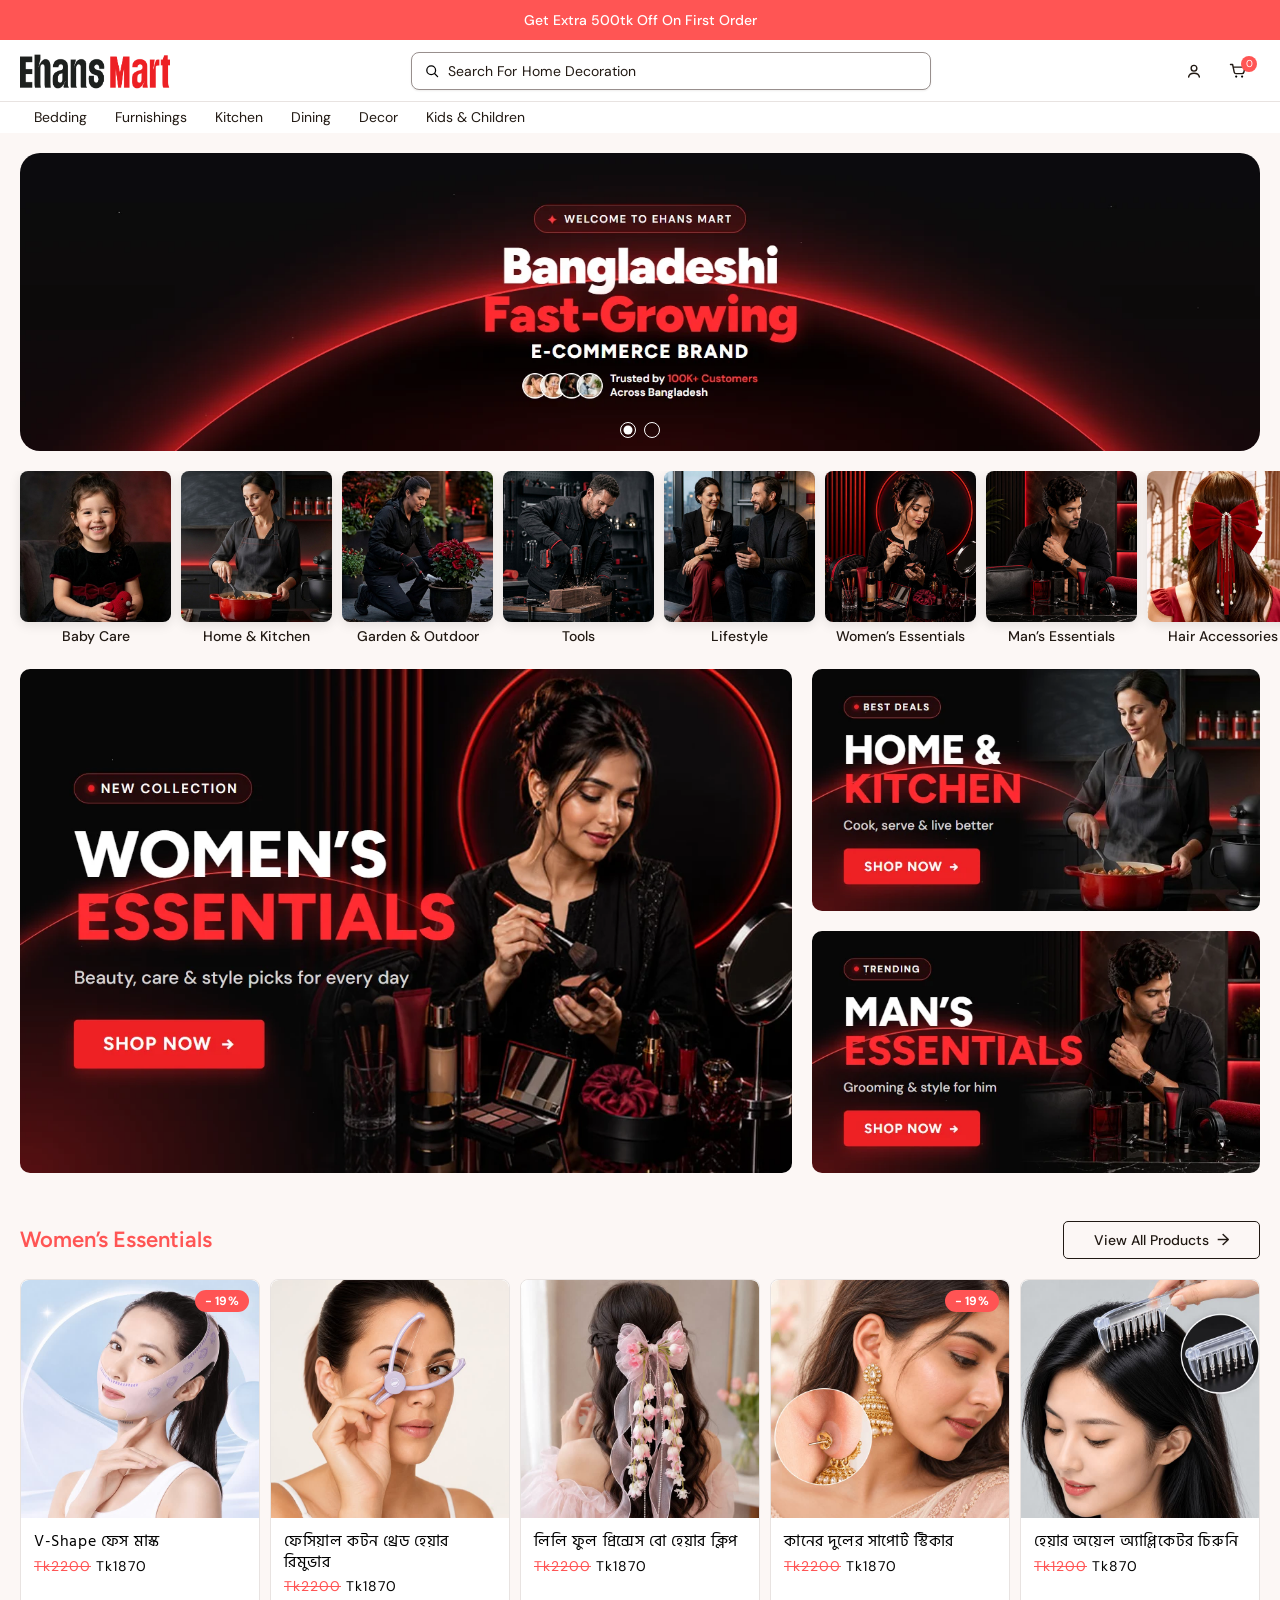
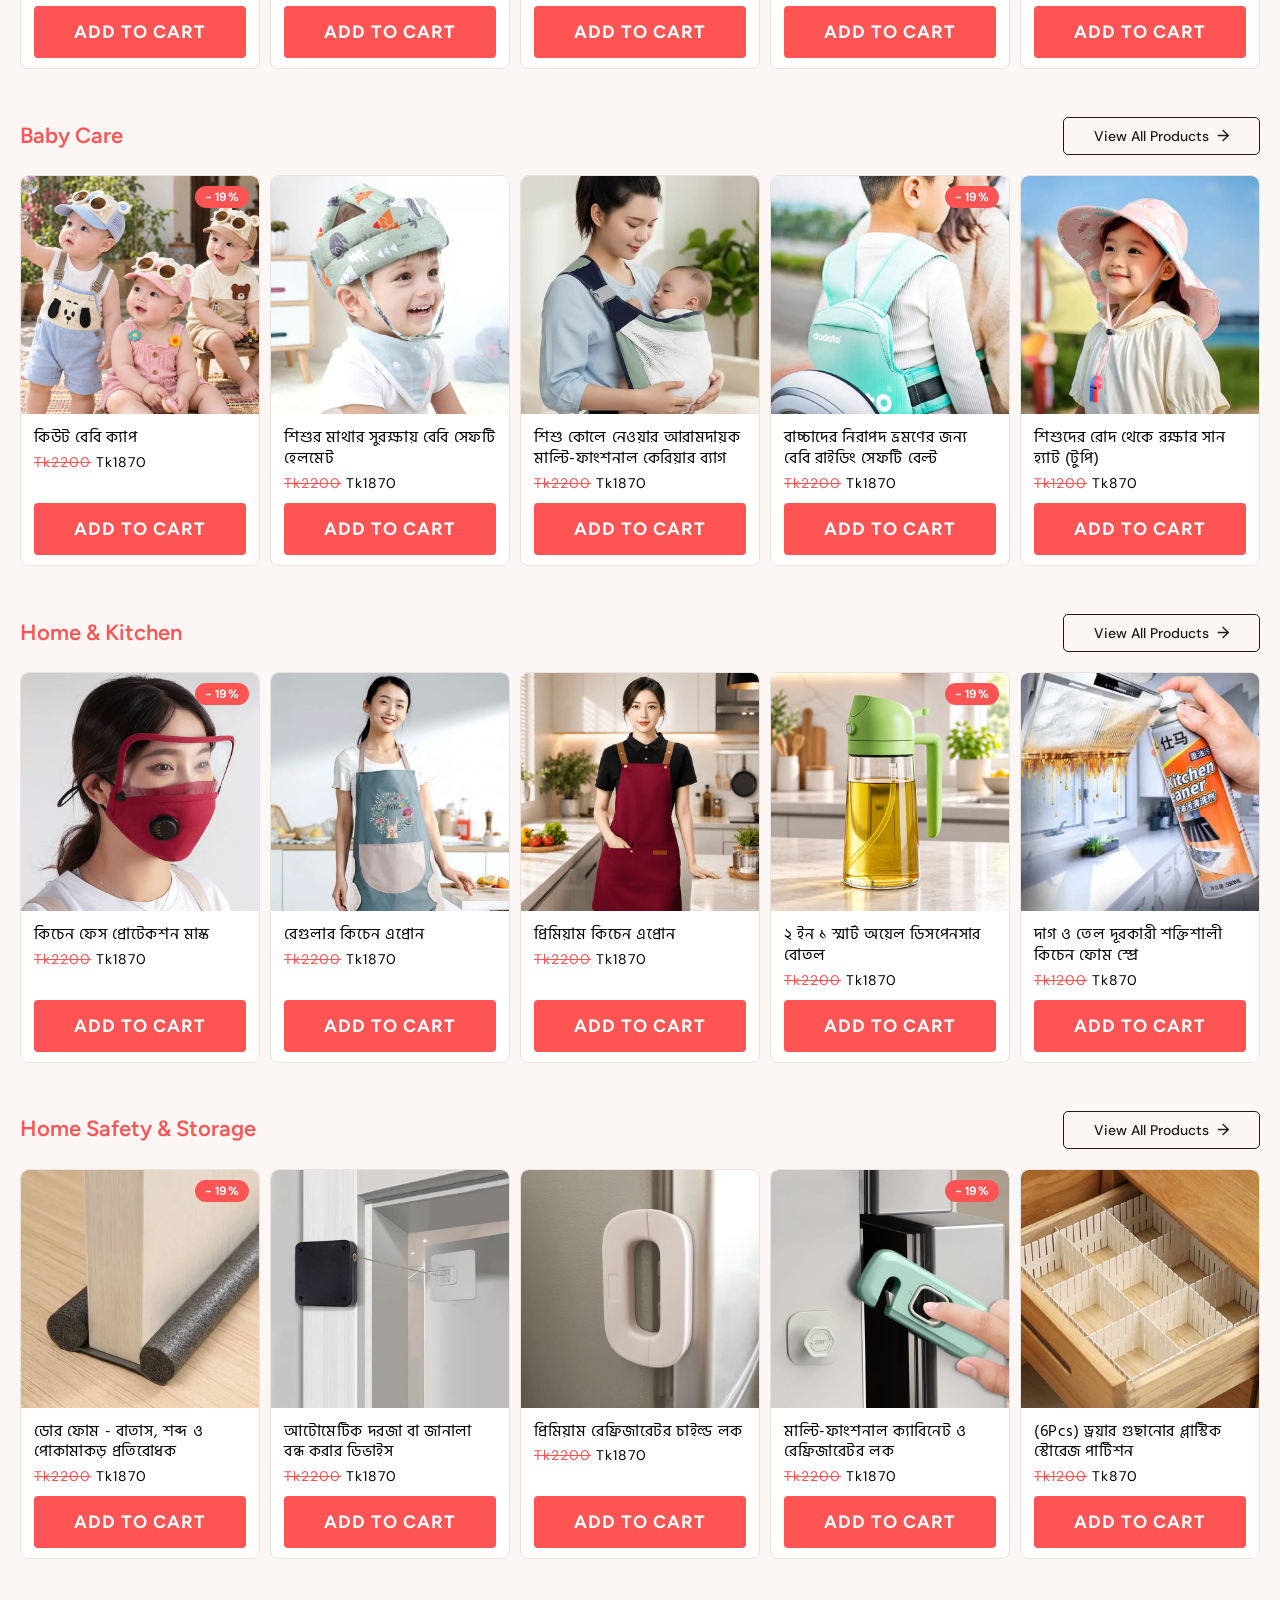
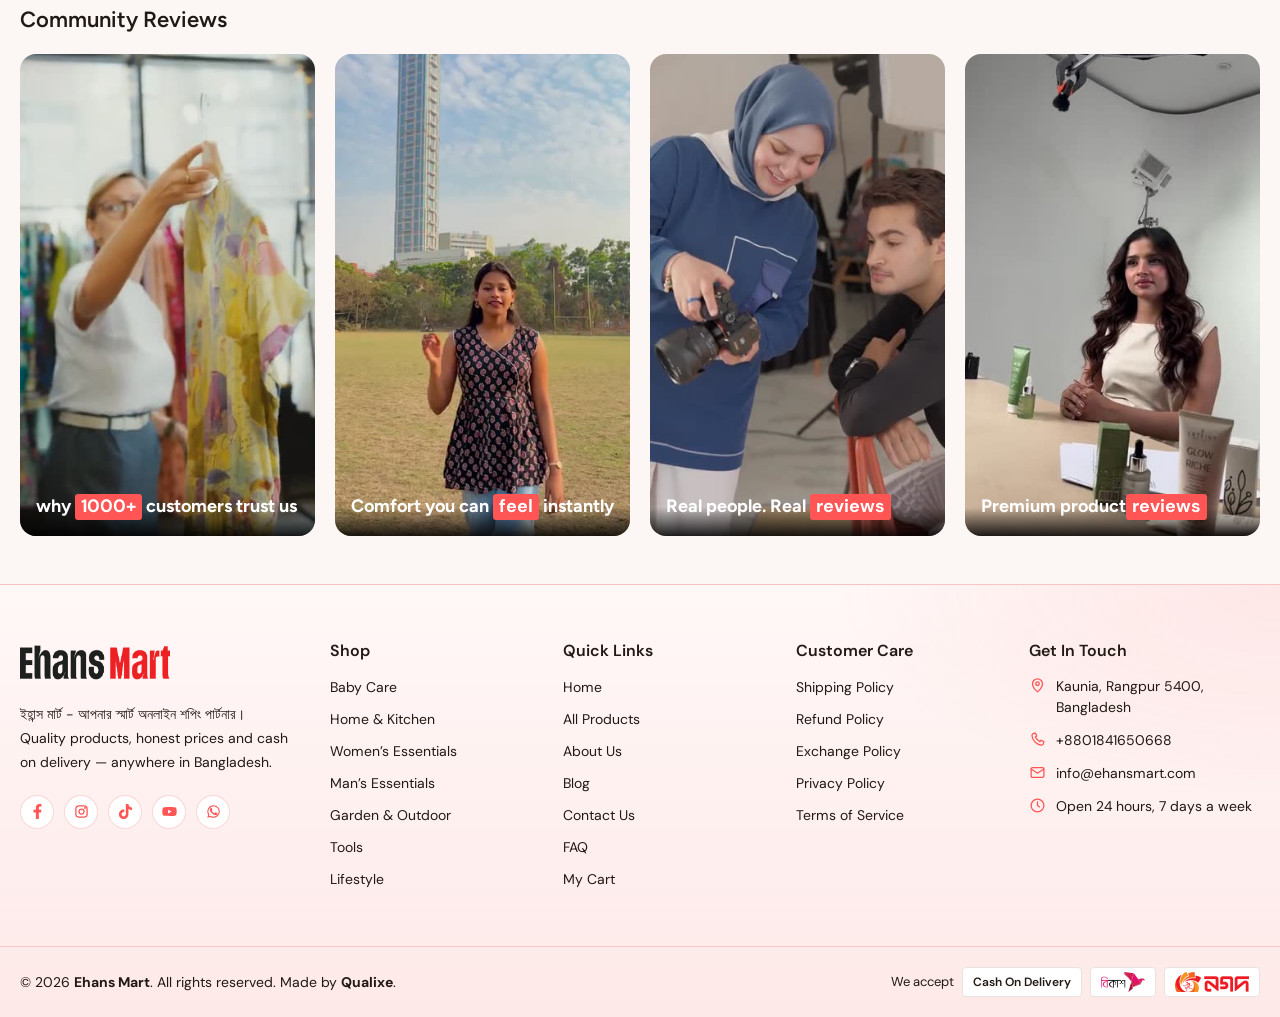
==== commit 24ae1ae8: "collections, about, contact, cart, faq, policy, blog, blog-details page added" ====
--- a/index.html
+++ b/index.html
@@ -8,9 +8,8 @@
 	<!-- css link start -->
 	<link rel="stylesheet" href="./assets/css/swiper-bundle.min.css">
 	<link rel="stylesheet" href="./assets/css/app-menu-section.css">
-	<link rel="icon" href="./assets/images/ehans-mart-favicon.svg" type="image/svg+xml">
-	<link rel="icon" href="./assets/images/ehans-mart-favicon-32.png" type="image/png" sizes="32x32">
-	<link rel="apple-touch-icon" href="./assets/images/ehans-mart-apple-touch-icon.png">
+	<link rel="icon" href="./assets/images/fav.png" type="image/png" sizes="32x32">
+	<link rel="apple-touch-icon" href="./assets/images/fav.png">
 	<link rel="stylesheet" href="./assets/css/footer.css">
 	<link rel="stylesheet" href="./assets/css/card.css">
 	<link rel="stylesheet" href="./assets/css/community-review-section.css">
@@ -3232,9 +3231,62 @@
 	<footer class="footer">
 		<div class="container">
 			<div class="footer-items">
+				<!-- footer-brand start -->
+				<div class="footer-brand">
+					<a href="index.html" class="footer-logo">
+						<img src="./assets/images/ehans-mart-logo.png" alt="Ehans Mart" loading="lazy">
+					</a>
+					<p class="footer-brand-text">ইহান্স মার্ট - আপনার স্মার্ট অনলাইন শপিং পার্টনার। Quality products, honest
+						prices and cash on delivery — anywhere in Bangladesh.</p>
+					<ul class="footer-icons">
+						<li>
+							<a href="#!" aria-label="facebook">
+								<svg viewBox="0 0 320 512" aria-hidden="true">
+									<path
+										d="M279.14 288l14.22-92.66h-88.91v-60.13c0-25.35 12.42-50.06 52.24-50.06h40.42V6.26S260.43 0 225.36 0c-73.22 0-121.08 44.38-121.08 124.72v70.62H22.89V288h81.39v224h100.17V288z" />
+								</svg>
+							</a>
+						</li>
+						<li>
+							<a href="#!" aria-label="instagram">
+								<svg viewBox="0 0 24 24" fill="none" stroke="currentColor" stroke-width="2" aria-hidden="true">
+									<rect x="3" y="3" width="18" height="18" rx="5" />
+									<circle cx="12" cy="12" r="4" />
+									<circle cx="17.5" cy="6.5" r=".6" fill="currentColor" />
+								</svg>
+							</a>
+						</li>
+						<li>
+							<a href="#!" aria-label="tiktok">
+								<svg viewBox="0 0 14 16" aria-hidden="true">
+									<path
+										d="M11.0578 2.50667C10.4503 1.81291 10.1155 0.922133 10.1156 0H7.36889V11.0222C7.34814 11.6188 7.09646 12.1841 6.66694 12.5987C6.23742 13.0133 5.66364 13.2448 5.06667 13.2444C3.80444 13.2444 2.75556 12.2133 2.75556 10.9333C2.75556 9.40444 4.23111 8.25778 5.75111 8.72889V5.92C2.68444 5.51111 0 7.89333 0 10.9333C0 13.8933 2.45333 16 5.05778 16C7.84889 16 10.1156 13.7333 10.1156 10.9333V5.34222C11.2293 6.14209 12.5665 6.57124 13.9378 6.56889V3.82222C13.9378 3.82222 12.2667 3.90222 11.0578 2.50667Z" />
+								</svg>
+							</a>
+						</li>
+						<li>
+							<a href="#!" aria-label="youtube">
+								<svg viewBox="0 0 24 24" aria-hidden="true">
+									<path
+										d="M23 7.2a3 3 0 0 0-2.1-2.1C19 4.6 12 4.6 12 4.6s-7 0-8.9.5A3 3 0 0 0 1 7.2 31 31 0 0 0 .5 12a31 31 0 0 0 .5 4.8 3 3 0 0 0 2.1 2.1c1.9.5 8.9.5 8.9.5s7 0 8.9-.5a3 3 0 0 0 2.1-2.1c.4-1.6.5-4.8.5-4.8s0-3.2-.5-4.8ZM9.7 15V9l5.8 3-5.8 3Z" />
+								</svg>
+							</a>
+						</li>
+						<li>
+							<a href="https://wa.me/8801841650668" target="_blank" rel="noopener" aria-label="whatsapp">
+								<svg viewBox="0 0 24 24" aria-hidden="true">
+									<path
+										d="M17.5 14.4c-.3-.1-1.8-.9-2-1s-.5-.1-.7.2l-.9 1.1c-.2.2-.3.2-.6.1a8 8 0 0 1-4-3.5c-.3-.5.3-.5.9-1.6.1-.2 0-.4 0-.5l-.9-2.2c-.2-.6-.5-.5-.7-.5h-.6c-.2 0-.5.1-.8.4-.3.3-1 1-1 2.5s1.1 2.9 1.2 3.1c.2.2 2.1 3.2 5 4.5 1.9.8 2.6.9 3.6.7.6-.1 1.8-.7 2-1.4.3-.7.3-1.3.2-1.4l-.7-.4ZM12 2a10 10 0 0 0-8.6 15L2 22l5.1-1.3A10 10 0 1 0 12 2Zm0 18.2a8.2 8.2 0 0 1-4.2-1.2l-.3-.2-3 .8.8-3-.2-.3A8.2 8.2 0 1 1 12 20.2Z" />
+								</svg>
+							</a>
+						</li>
+					</ul>
+				</div>
+				<!-- footer-brand end -->
+
 				<div class="footer-item">
 					<h2 class="footer-item-title">
-						<span>Bedroom Decor</span>
+						<span>Shop</span>
 						<span class="icon">
 							<span class="plus">+</span>
 							<span class="minus">-</span>
@@ -3242,18 +3294,19 @@
 					</h2>
 					<div class="footer-content">
 						<ul class="footer-list">
-							<li><a href="#!">All Bedding</a></li>
-							<li><a href="#!">Bedsheets</a></li>
-							<li><a href="#!">Comforters & AC Quilts</a></li>
-							<li><a href="#">Dohars, Razai & Blankets</a></li>
-							<li><a href="#">Duvet Covers</a></li>
-							<li><a href="#">Bedcovers</a></li>
+							<li><a href="collections.html">Baby Care</a></li>
+							<li><a href="collections.html">Home &amp; Kitchen</a></li>
+							<li><a href="collections.html">Women’s Essentials</a></li>
+							<li><a href="collections.html">Man’s Essentials</a></li>
+							<li><a href="collections.html">Garden &amp; Outdoor</a></li>
+							<li><a href="collections.html">Tools</a></li>
+							<li><a href="collections.html">Lifestyle</a></li>
 						</ul>
 					</div>
 				</div>
 				<div class="footer-item">
 					<h2 class="footer-item-title">
-						<span>Living Room Decor</span>
+						<span>Quick Links</span>
 						<span class="icon">
 							<span class="plus">+</span>
 							<span class="minus">-</span>
@@ -3261,18 +3314,19 @@
 					</h2>
 					<div class="footer-content">
 						<ul class="footer-list">
-							<li><a href="#!">Cushion Fillers</a></li>
-							<li><a href="#!">Floor Cushions</a></li>
-							<li><a href="#!">Curtains</a></li>
-							<li><a href="#">Throws</a></li>
-							<li><a href="#">Diwan Sets</a></li>
-							<li><a href="#">Rugs & Carpets</a></li>
+							<li><a href="index.html">Home</a></li>
+							<li><a href="collections.html">All Products</a></li>
+							<li><a href="about.html">About Us</a></li>
+							<li><a href="blog.html">Blog</a></li>
+							<li><a href="contact.html">Contact Us</a></li>
+							<li><a href="faq.html">FAQ</a></li>
+							<li><a href="cart.html">My Cart</a></li>
 						</ul>
 					</div>
 				</div>
 				<div class="footer-item">
 					<h2 class="footer-item-title">
-						<span>Home Decorations</span>
+						<span>Customer Care</span>
 						<span class="icon">
 							<span class="plus">+</span>
 							<span class="minus">-</span>
@@ -3280,96 +3334,55 @@
 					</h2>
 					<div class="footer-content">
 						<ul class="footer-list">
-							<li><a href="#!">All Home Decor</a></li>
-							<li><a href="#!">Lamps & Lighting</a></li>
-							<li><a href="#!">Wall Decor</a></li>
-							<li><a href="#">Showpieces & Vases</a></li>
-							<li><a href="#">Artificial Flowers & Plants</a></li>
-							<li><a href="#">Clocks</a></li>
+							<li><a href="policy.html#shipping">Shipping Policy</a></li>
+							<li><a href="policy.html#refund">Refund Policy</a></li>
+							<li><a href="policy.html#exchange">Exchange Policy</a></li>
+							<li><a href="policy.html#privacy">Privacy Policy</a></li>
+							<li><a href="policy.html#terms">Terms of Service</a></li>
 						</ul>
 					</div>
 				</div>
 				<div class="footer-item">
 					<h2 class="footer-item-title">
-						<span>Kitchen Decor</span>
+						<span>Get In Touch</span>
 						<span class="icon">
 							<span class="plus">+</span>
 							<span class="minus">-</span>
 						</span>
 					</h2>
 					<div class="footer-content">
-						<ul class="footer-list">
-							<li><a href="#!">All Kitchen & Dining</a></li>
-							<li><a href="#!">Serveware</a></li>
-							<li><a href="#!">Table Accessories</a></li>
-							<li><a href="#">Cookware & Bakeware</a></li>
-							<li><a href="#">Kitchen Tools</a></li>
-							<li><a href="#">Glassware</a></li>
-						</ul>
-					</div>
-				</div>
-				<div class="footer-item">
-					<h2 class="footer-item-title">
-						<span>Get in Touch</span>
-						<span class="icon">
-							<span class="plus">+</span>
-							<span class="minus">-</span>
-						</span>
-					</h2>
-					<div class="footer-content">
-						<ul class="footer-list">
-							<li><a href="#!">Contact Us</a></li>
-							<li><strong>phone:</strong><a href="#">+8801841650668</a></li>
-							<li><strong>Email:</strong><a href="#">info@ehansmart.com</a></li>
+						<ul class="footer-contact">
 							<li>
-								<p>Open 24 Hours a Day, 7 Days a week</p>
-							</li>
-						</ul>
-						<ul class="footer-icons">
-							<li>
-								<a href="#">
-									<svg class=" t4s-icon-facebook" role="presentation" viewBox="0 0 320 512">
-										<path
-											d="M279.14 288l14.22-92.66h-88.91v-60.13c0-25.35 12.42-50.06 52.24-50.06h40.42V6.26S260.43 0 225.36 0c-73.22 0-121.08 44.38-121.08 124.72v70.62H22.89V288h81.39v224h100.17V288z">
-										</path>
-									</svg>
-								</a>
+								<svg viewBox="0 0 24 24" fill="none" stroke="currentColor" stroke-width="1.8" stroke-linecap="round"
+									stroke-linejoin="round" aria-hidden="true">
+									<path d="M12 21s-7-6.1-7-11.5a7 7 0 0 1 14 0C19 14.9 12 21 12 21Z" />
+									<circle cx="12" cy="9.5" r="2.5" />
+								</svg>
+								<span>Kaunia, Rangpur 5400, Bangladesh</span>
 							</li>
 							<li>
-								<a href="#">
-									<svg width="16" height="16" viewBox="0 0 16 16" fill="none" xmlns="http://www.w3.org/2000/svg">
-										<path
-											d="M12.1624 1.5H14.3687L9.5499 7.00625L15.2187 14.5H10.7812L7.30303 9.95625L3.32803 14.5H1.11865L6.27178 8.60938L0.837402 1.5H5.3874L8.52803 5.65312L12.1624 1.5ZM11.3874 13.1812H12.6093L4.72178 2.75H3.40928L11.3874 13.1812Z"
-											fill="black"></path>
-									</svg>
-								</a>
+								<svg viewBox="0 0 24 24" fill="none" stroke="currentColor" stroke-width="1.8" stroke-linecap="round"
+									stroke-linejoin="round" aria-hidden="true">
+									<path
+										d="M6.6 3.5 9 3l2 4-2 1.5a13 13 0 0 0 6.5 6.5L17 13l4 2-.5 2.4a3 3 0 0 1-3.2 2.4C10.4 19 5 13.6 4.2 6.7A3 3 0 0 1 6.6 3.5Z" />
+								</svg>
+								<a href="tel:+8801841650668">+8801841650668</a>
 							</li>
 							<li>
-								<a href="#">
-									<svg width="14" height="14" viewBox="0 0 14 14" fill="none" xmlns="http://www.w3.org/2000/svg">
-										<path
-											d="M7.00303 3.40623C5.01553 3.40623 3.4124 5.00935 3.4124 6.99685C3.4124 8.98435 5.01553 10.5875 7.00303 10.5875C8.99053 10.5875 10.5937 8.98435 10.5937 6.99685C10.5937 5.00935 8.99053 3.40623 7.00303 3.40623ZM7.00303 9.33123C5.71865 9.33123 4.66865 8.28435 4.66865 6.99685C4.66865 5.70935 5.71553 4.66248 7.00303 4.66248C8.29053 4.66248 9.3374 5.70935 9.3374 6.99685C9.3374 8.28435 8.2874 9.33123 7.00303 9.33123ZM11.578 3.25935C11.578 3.72498 11.203 4.09685 10.7405 4.09685C10.2749 4.09685 9.90303 3.72185 9.90303 3.25935C9.90303 2.79685 10.278 2.42185 10.7405 2.42185C11.203 2.42185 11.578 2.79685 11.578 3.25935ZM13.9562 4.10935C13.903 2.98748 13.6468 1.99373 12.8249 1.17498C12.0062 0.356225 11.0124 0.0999756 9.89053 0.0437256C8.73428 -0.0218994 5.26865 -0.0218994 4.1124 0.0437256C2.99365 0.0968506 1.9999 0.353101 1.17803 1.17185C0.356152 1.9906 0.103027 2.98435 0.0467773 4.10623C-0.0188477 5.26248 -0.0188477 8.7281 0.0467773 9.88435C0.0999023 11.0062 0.356152 12 1.17803 12.8187C1.9999 13.6375 2.99053 13.8937 4.1124 13.95C5.26865 14.0156 8.73428 14.0156 9.89053 13.95C11.0124 13.8968 12.0062 13.6406 12.8249 12.8187C13.6437 12 13.8999 11.0062 13.9562 9.88435C14.0218 8.7281 14.0218 5.2656 13.9562 4.10935ZM12.4624 11.125C12.2187 11.7375 11.7468 12.2094 11.1312 12.4562C10.2093 12.8219 8.02178 12.7375 7.00303 12.7375C5.98428 12.7375 3.79365 12.8187 2.8749 12.4562C2.2624 12.2125 1.79053 11.7406 1.54365 11.125C1.17803 10.2031 1.2624 8.0156 1.2624 6.99685C1.2624 5.9781 1.18115 3.78748 1.54365 2.86873C1.7874 2.25623 2.25928 1.78435 2.8749 1.53748C3.79678 1.17185 5.98428 1.25623 7.00303 1.25623C8.02178 1.25623 10.2124 1.17498 11.1312 1.53748C11.7437 1.78123 12.2155 2.2531 12.4624 2.86873C12.828 3.7906 12.7437 5.9781 12.7437 6.99685C12.7437 8.0156 12.828 10.2062 12.4624 11.125Z"
-											fill="black"></path>
-									</svg>
-								</a>
+								<svg viewBox="0 0 24 24" fill="none" stroke="currentColor" stroke-width="1.8" stroke-linecap="round"
+									stroke-linejoin="round" aria-hidden="true">
+									<rect x="3" y="5" width="18" height="14" rx="2" />
+									<path d="m3 7 9 6 9-6" />
+								</svg>
+								<a href="mailto:info@ehansmart.com">info@ehansmart.com</a>
 							</li>
 							<li>
-								<a href="#">
-									<svg width="14" height="16" viewBox="0 0 14 16" fill="none" xmlns="http://www.w3.org/2000/svg">
-										<path
-											d="M11.0578 2.50667C10.4503 1.81291 10.1155 0.922133 10.1156 0H7.36889V11.0222C7.34814 11.6188 7.09646 12.1841 6.66694 12.5987C6.23742 13.0133 5.66364 13.2448 5.06667 13.2444C3.80444 13.2444 2.75556 12.2133 2.75556 10.9333C2.75556 9.40444 4.23111 8.25778 5.75111 8.72889V5.92C2.68444 5.51111 0 7.89333 0 10.9333C0 13.8933 2.45333 16 5.05778 16C7.84889 16 10.1156 13.7333 10.1156 10.9333V5.34222C11.2293 6.14209 12.5665 6.57124 13.9378 6.56889V3.82222C13.9378 3.82222 12.2667 3.90222 11.0578 2.50667Z"
-											fill="black"></path>
-									</svg>
-								</a>
-							</li>
-							<li>
-								<a href="#">
-									<svg width="18" height="18" viewBox="0 0 18 18" fill="none" xmlns="http://www.w3.org/2000/svg">
-										<path
-											d="M6.53341 16.95C7.33341 17.1917 8.14175 17.3334 9.00008 17.3334C11.2102 17.3334 13.3298 16.4554 14.8926 14.8926C16.4554 13.3298 17.3334 11.2102 17.3334 9.00002C17.3334 7.90567 17.1179 6.82204 16.6991 5.81099C16.2803 4.79994 15.6665 3.88129 14.8926 3.10746C14.1188 2.33364 13.2002 1.71981 12.1891 1.30102C11.1781 0.882235 10.0944 0.666687 9.00008 0.666687C7.90573 0.666687 6.8221 0.882235 5.81105 1.30102C4.80001 1.71981 3.88135 2.33364 3.10752 3.10746C1.54472 4.67027 0.666748 6.78988 0.666748 9.00002C0.666748 12.5417 2.89175 15.5834 6.03341 16.7834C5.95841 16.1334 5.88341 15.0584 6.03341 14.3167L6.99175 10.2C6.99175 10.2 6.75008 9.71669 6.75008 8.95002C6.75008 7.80002 7.46675 6.94169 8.28341 6.94169C9.00008 6.94169 9.33341 7.46669 9.33341 8.14169C9.33341 8.85835 8.85841 9.88335 8.61675 10.8667C8.47508 11.6834 9.05008 12.4 9.88342 12.4C11.3667 12.4 12.5167 10.8167 12.5167 8.58335C12.5167 6.58335 11.0834 5.21669 9.02508 5.21669C6.67508 5.21669 5.29175 6.96669 5.29175 8.80835C5.29175 9.52502 5.52508 10.25 5.90841 10.725C5.98341 10.775 5.98342 10.8417 5.95842 10.9667L5.71675 11.875C5.71675 12.0167 5.62508 12.0667 5.48341 11.9667C4.41675 11.5 3.80008 9.98335 3.80008 8.75835C3.80008 6.12502 5.66675 3.73335 9.26675 3.73335C12.1334 3.73335 14.3667 5.79169 14.3667 8.52502C14.3667 11.3917 12.5917 13.6917 10.0501 13.6917C9.24175 13.6917 8.45008 13.2584 8.16675 12.75L7.60841 14.725C7.41675 15.4417 6.89175 16.4 6.53341 16.975V16.95Z"
-											fill="black"></path>
-									</svg>
-								</a>
+								<svg viewBox="0 0 24 24" fill="none" stroke="currentColor" stroke-width="1.8" stroke-linecap="round"
+									stroke-linejoin="round" aria-hidden="true">
+									<circle cx="12" cy="12" r="9" />
+									<path d="M12 7v5l3 2" />
+								</svg>
+								<span>Open 24 hours, 7 days a week</span>
 							</li>
 						</ul>
 					</div>
@@ -3379,14 +3392,14 @@
 		<div class="copyright-area">
 			<div class="container">
 				<div class="copyright-content">
-					<p class="copyright-text">&copy; Copyright Reserved to <a href="#"><strong>Ehans Mart</strong></a>
-						& made by <a href="https://qualixe.com/"><strong>Qualixe</strong></a>.</p>
-					<div class="copyright-links">
-						<a href="#!" class="copyright-link">Shipping Policy</a>
-						<a href="#!" class="copyright-link">Refund Policy</a>
-						<a href="#!" class="copyright-link">Exchange Policy</a>
-						<a href="#!" class="copyright-link">Terms of Service</a>
-						<a href="#!" class="copyright-link">Privacy Policy</a>
+					<p class="copyright-text">&copy; <span class="copyright-year">2026</span> <a
+							href="index.html"><strong>Ehans Mart</strong></a>. All rights reserved. Made by <a
+							href="https://qualixe.com/" target="_blank" rel="noopener"><strong>Qualixe</strong></a>.</p>
+					<div class="copyright-payments">
+						<span class="copyright-payments-label">We accept</span>
+						<span class="copyright-payment">Cash On Delivery</span>
+						<span class="copyright-payment"><img src="./assets/images/payment-bkash.png" alt="bKash" loading="lazy"></span>
+						<span class="copyright-payment"><img src="./assets/images/payment-nagad.png" alt="Nagad" loading="lazy"></span>
 					</div>
 				</div>
 			</div>
@@ -3400,4 +3413,4 @@
 	<!-- js link end -->
 </body>
 
-</html>+</html>
--- a/assets/css/footer.css
+++ b/assets/css/footer.css
@@ -1,37 +1,115 @@
 /* footer-section css start */
 .footer {
-    background-color: var(--item-bg3);
+    background:
+        radial-gradient(50% 70% at 100% 0%, var(--section-bg-glow), transparent 70%),
+        linear-gradient(180deg, var(--section-bg-start) 0%, var(--section-bg-end) 100%);
+    border-top: 1px solid var(--section-bg-line);
 }
 
 .footer-items {
-    display: flex;
-    justify-content: space-between;
-    gap: 24px;
-    padding: 50px 0;
-}
-
+    display: grid;
+    grid-template-columns: 1.4fr 1fr 1fr 1fr 1.2fr;
+    gap: 40px;
+    padding: 56px 0;
+}
+
+/* brand */
+.footer-logo {
+    display: inline-flex;
+}
+
+.footer-logo img {
+    width: 150px;
+    height: auto;
+}
+
+.footer-brand-text {
+    max-width: 340px;
+    margin-top: 16px;
+    font-size: 14px;
+    line-height: 1.7;
+    color: var(--paragraph-text-color);
+}
+
+.footer-contact {
+    display: flex;
+    flex-direction: column;
+    gap: 12px;
+}
+
+.footer-contact li {
+    display: flex;
+    align-items: flex-start;
+    gap: 10px;
+    font-size: 14px;
+    line-height: 1.5;
+}
+
+.footer-contact svg {
+    flex-shrink: 0;
+    width: 17px;
+    height: 17px;
+    margin-top: 1px;
+    color: var(--brand-color);
+}
+
+.footer-contact a,
+.footer-contact span {
+    color: var(--paragraph-text-color);
+}
+
+.footer-contact a:hover {
+    color: var(--brand-color);
+}
+
+.footer-icons {
+    display: flex;
+    flex-wrap: wrap;
+    gap: 10px;
+    margin-top: 20px;
+}
+
+.footer-icons li a {
+    display: flex;
+    align-items: center;
+    justify-content: center;
+    width: 34px;
+    height: 34px;
+    border: 1px solid var(--section-bg-line);
+    border-radius: 50%;
+    background-color: var(--white);
+    color: var(--brand-color);
+    cursor: pointer;
+    transition: ease .3s;
+}
+
+.footer-icons li a svg {
+    width: 15px;
+    height: 15px;
+    fill: currentColor;
+}
+
+.footer-icons li a svg[stroke] {
+    fill: none;
+}
+
+.footer-icons li a:hover {
+    border-color: var(--brand-color);
+    background-color: var(--brand-color);
+    color: var(--white);
+}
+
+/* link columns */
 .footer-item {
-    width: fit-content;
-}
-
-.footer-item:last-child {
-    max-width: 350px;
-}
-
-.footer-content-inner {
+    width: 100%;
+}
+
+.footer-item-title {
     margin: 0 0 16px 0;
-}
-
-.footer-content-text {
-    margin: 10px 0 0 0;
-}
-
-.footer-item-title {
     font-size: 16px;
-    margin: 0 0 16px 0;
+    font-weight: 600;
     color: var(--paragraph-text-color);
     text-transform: capitalize;
-    font-weight: 600;
 }
 
 .footer-item-title .icon {
@@ -40,26 +118,17 @@
 
 .footer-list li {
     margin: 0 0 10px 0;
-    display: flex;
-    align-items: center;
-    gap: 8px;
-}
-
-.footer-list li strong {
-    text-transform: capitalize;
 }
 
 .footer-list li:last-child {
     margin: 0;
 }
 
-.footer-list li a,
-.footer-list li p {
-    color: var(--paragraph-text-color);
+.footer-list li a {
     font-size: 14px;
     font-weight: 400;
     line-height: 21px;
-    text-transform: capitalize;
+    color: var(--paragraph-text-color);
 }
 
 .footer-list li a:hover {
@@ -67,52 +136,10 @@
     color: var(--brand-color);
 }
 
-.footer-list li i {
-    color: var(--paragraph-text-color);
-    font-size: 12px;
-}
-
-.footer-icons {
-    margin: 16px 0 0 0;
-    flex-wrap: wrap;
-    gap: 10px;
-    display: flex;
-}
-
-.footer-icons li a {
-    width: 34px;
-    height: 34px;
-    border: 1px solid var(--border-color2);
-    display: flex;
-    align-items: center;
-    justify-content: center;
-    border-radius: 50%;
-    transition: ease .3s;
-    cursor: pointer;
-}
-
-.footer-icons li a:hover {
-    background-color: var(--brand-color);
-}
-
-.footer-icons li a svg {
-    width: 16px;
-    height: 16px;
-    transition: ease .3s;
-}
-
-.footer-icons li a svg path {
-    fill: var(--brand-color);
-    transition: ease .3s;
-}
-
-.footer-icons li a:hover svg path {
-    fill: var(--white);
-}
-
+/* copyright */
 .copyright-area {
     padding: 20px 0;
-    border-top: 1px solid var(--border-color2);
+    border-top: 1px solid var(--section-bg-line);
 }
 
 .copyright-content {
@@ -124,128 +151,130 @@
 
 .copyright-text,
 .copyright-text a {
-    color: var(--paragraph-text-color);
     font-size: 14px;
-}
-
-.copyright-links {
+    color: var(--paragraph-text-color);
+}
+
+.copyright-text a:hover {
+    color: var(--brand-color);
+}
+
+.copyright-payments {
     display: flex;
     flex-wrap: wrap;
-    gap: 12px;
-}
-
-.copyright-link {
-    color: var(--paragraph-text-color);
-    font-size: 14px;
-    font-weight: 400;
-    line-height: 20px;
-    text-transform: capitalize;
-    transition: all ease .3s;
-}
-
-.copyright-link:hover {
-    text-decoration: underline;
+    align-items: center;
+    gap: 8px;
+}
+
+.copyright-payments-label {
+    font-size: 13px;
+    color: var(--paragraph-text-color);
+}
+
+.copyright-payment {
+    display: flex;
+    align-items: center;
+    height: 30px;
+    padding: 0 10px;
+    border: 1px solid var(--border-color2);
+    border-radius: 4px;
+    background: var(--white);
+    font-size: 12px;
+    font-weight: 600;
+    color: var(--paragraph-text-color);
+}
+
+.copyright-payment img {
+    width: auto;
+    height: 20px;
 }
 
 /* footer-section css end */
 
+@media only screen and (max-width: 1200px) {
+
+    /* footer-section css start */
+    .footer-items {
+        grid-template-columns: repeat(4, 1fr);
+        gap: 32px;
+    }
+
+    .footer-brand {
+        grid-column: 1 / -1;
+    }
+
+    /* footer-section css end */
+}
+
 @media only screen and (max-width: 992px) {
 
     /* footer-section css start */
-    .footer {
-        border-top: 1px solid var(--border-color2);
-    }
-
     .footer .container {
         padding: 0;
     }
 
     .footer-items {
-        display: grid;
-        grid-template-columns: repeat(1, 1fr);
-        column-gap: 0;
-        row-gap: 0;
+        display: flex;
+        flex-direction: column;
+        gap: 0;
         padding: 0;
     }
 
-    .footer-item {
-        width: 100%;
-    }
-
-    .footer-item:last-child {
-        max-width: 100%;
+    .footer-brand {
+        padding: 32px 16px 24px;
+        border-bottom: 1px solid var(--section-bg-line);
     }
 
     .footer-item-title {
         display: flex;
         align-items: center;
         justify-content: space-between;
-        padding: 16px;
         gap: 10px;
         width: 100%;
-        border-bottom: 1px solid var(--border-color2);
         margin: 0;
+        padding: 16px;
+        border-bottom: 1px solid var(--section-bg-line);
     }
 
     .footer-item-title .icon {
-        transition: all ease .3s;
         display: flex;
         align-items: center;
         justify-content: flex-end;
+        width: 26px;
+        border-left: 1px solid var(--section-bg-line);
         font-size: 20px;
         font-weight: 400;
         line-height: 1;
-        border-left: 1px solid var(--border-color2);
-        width: 26px;
-    }
-
-    .footer-item-title .icon .plus {
-        transition: all ease .5s;
+        transition: all ease .3s;
     }
 
     .footer-item-title .icon .minus {
         display: none;
-        transition: all ease .5s;
-        opacity: 0;
-        visibility: hidden;
     }
 
     .footer-item.active .footer-item-title .icon .plus {
         display: none;
-        opacity: 0;
-        visibility: hidden;
     }
 
     .footer-item.active .footer-item-title .icon .minus {
         display: flex;
-        opacity: 1;
-        visibility: visible;
     }
 
     .footer-content {
         overflow: hidden;
         max-height: 0;
         opacity: 0;
-        transition: max-height 0.4s ease, opacity 0.25s ease, padding 0.25s ease;
-        border-bottom: 1px solid var(--border-color2);
+        border-bottom: 1px solid var(--section-bg-line);
+        transition: max-height 0.4s ease, opacity 0.25s ease;
     }
 
     .footer-item.active .footer-content {
         opacity: 1;
     }
 
-    .footer-content-inner,
-    .footer-list {
+    .footer-list,
+    .footer-contact {
         padding: 16px;
-    }
-
-    .footer-list li {
-        margin: 0 0 10px 0;
-    }
-
-    .footer-icons {
-        margin: 0;
-        padding: 0 16px 16px;
     }
 
     .copyright-area {
@@ -254,23 +283,44 @@
     }
 
     .copyright-content {
+        flex-direction: column-reverse;
         justify-content: center;
         gap: 12px;
-        flex-direction: column-reverse;
-    }
-
-    .copyright-text {
         text-align: center;
     }
 
-    .copyright-links {
+    .copyright-payments {
         justify-content: center;
-        row-gap: 8px;
-    }
-
-    .copyright-link {
-        line-height: 16px;
     }
 
     /* footer-section css end */
-}+}
+
+@media only screen and (max-width: 575px) {
+
+    /* footer-section css start */
+    .copyright-text,
+    .copyright-text a {
+        font-size: 13px;
+    }
+
+    .copyright-payments {
+        gap: 6px;
+    }
+
+    .copyright-payments-label {
+        display: none;
+    }
+
+    .copyright-payment {
+        height: 28px;
+        padding: 0 8px;
+        font-size: 11px;
+    }
+
+    .copyright-payment img {
+        height: 17px;
+    }
+
+    /* footer-section css end */
+}
--- a/assets/css/card.css
+++ b/assets/css/card.css
@@ -114,7 +114,7 @@
 
 .product-card .card-content .card-title {
     color: var(--product-card-text);
-    font-family: var(--heading-font);
+    font-family: var(--bangla-font);
     font-size: 16px;
     font-weight: 400;
     line-height: 1.3;
--- a/assets/css/card-slider-section.css
+++ b/assets/css/card-slider-section.css
@@ -22,55 +22,12 @@
 }
 
 /* explore-slider-section section-bg css start (premium light blush) */
-.explore-slider-section.section-bg {
-    position: relative;
-    background:
-        radial-gradient(60% 80% at 0% 0%, var(--section-bg-glow), transparent 70%),
-        radial-gradient(50% 70% at 100% 100%, var(--section-bg-glow), transparent 70%),
-        linear-gradient(135deg, var(--section-bg-start) 0%, var(--section-bg-end) 100%);
-    overflow: hidden;
-}
 
 /* thin soft red lines on top and bottom edge */
-.explore-slider-section.section-bg::before,
-.explore-slider-section.section-bg::after {
-    position: absolute;
-    content: "";
-    left: 0;
-    right: 0;
-    height: 1px;
-    background: linear-gradient(90deg, transparent, var(--section-bg-line), transparent);
-}
-
-.explore-slider-section.section-bg::before {
-    top: 0;
-}
-
-.explore-slider-section.section-bg::after {
-    bottom: 0;
-}
-
-.explore-slider-section.section-bg .card-slider-section-btn .btn {
-    background-color: var(--white);
-}
 
 /* keep same hover as other buttons (dark bg + white text) */
-.explore-slider-section.section-bg .card-slider-section-btn .btn:hover {
-    color: var(--white);
-    background-color: var(--btn-color);
-}
-
-.explore-slider-section.section-bg .product-card {
-    border-color: transparent;
-    box-shadow: 0 8px 24px rgba(237, 32, 36, 0.08);
-}
 
 /* explore-slider-section section-bg css end */
-
-.card-slider-section.section-bg {
-    padding: 42px 0;
-    background: var(--item-bg);
-}
 
 .card-slider-section-heading {
     margin-bottom: 20px;
--- a/assets/css/grid-banner-section.css
+++ b/assets/css/grid-banner-section.css
@@ -8,10 +8,6 @@
     grid-template-columns: minmax(0, 747fr) minmax(0, 433fr);
     grid-template-areas: "one two""one three";
     gap: 20px;
-}
-
-.grid-banner-section.img-text-grid--section .grid-banner-items {
-    padding: 0 20px;
 }
 
 .grid-banner-item {
@@ -90,10 +86,6 @@
     justify-content: center;
     align-items: center;
     background-color: rgba(0, 0, 0, 0.3);
-}
-
-.grid-banner-section.img-text-grid--section .grid-banner-item-content {
-    background-color: transparent;
 }
 
 .grid-banner-item-content-inner {
--- a/assets/css/hero-section.css
+++ b/assets/css/hero-section.css
@@ -43,12 +43,6 @@
     color: var(--white);
     text-transform: capitalize;
     font-weight: 500;
-}
-
-.hero-content-btn {
-    margin: 24px 0 0 0;
-    display: flex;
-    justify-content: center;
 }
 
 .swiper.hero-slider .swiper-pagination .swiper-pagination-bullet {
--- a/assets/css/main.css
+++ b/assets/css/main.css
@@ -83,6 +83,37 @@
     src: url('../fonts/Figtree-Black.ttf') format('truetype');
     font-weight: 900;
 }
+
+@font-face {
+    font-family: 'HindSiliguri';
+    src: url('../fonts/HindSiliguri-Light.ttf') format('truetype');
+    font-weight: 300;
+}
+
+@font-face {
+    font-family: 'HindSiliguri';
+    src: url('../fonts/HindSiliguri-Regular.ttf') format('truetype');
+    font-weight: 400;
+}
+
+@font-face {
+    font-family: 'HindSiliguri';
+    src: url('../fonts/HindSiliguri-Medium.ttf') format('truetype');
+    font-weight: 500;
+}
+
+@font-face {
+    font-family: 'HindSiliguri';
+    src: url('../fonts/HindSiliguri-SemiBold.ttf') format('truetype');
+    font-weight: 600;
+}
+
+@font-face {
+    font-family: 'HindSiliguri';
+    src: url('../fonts/HindSiliguri-Bold.ttf') format('truetype');
+    font-weight: 700;
+}
+
 
 /* colors */
 :root {
@@ -132,6 +163,7 @@
     /* font family */
     --heading-font: "Figtree", sans-serif;
     --paragraph-font: "DM Sans", sans-serif;
+    --bangla-font: "HindSiliguri", sans-serif;
 }
 
 * {
@@ -485,6 +517,7 @@
     color: var(--paragraph-text-color);
     transition: all ease .3s;
     display: flex;
+    font-family: var(--bangla-font);
 }
 
 .cart-drawer-item-title:hover {
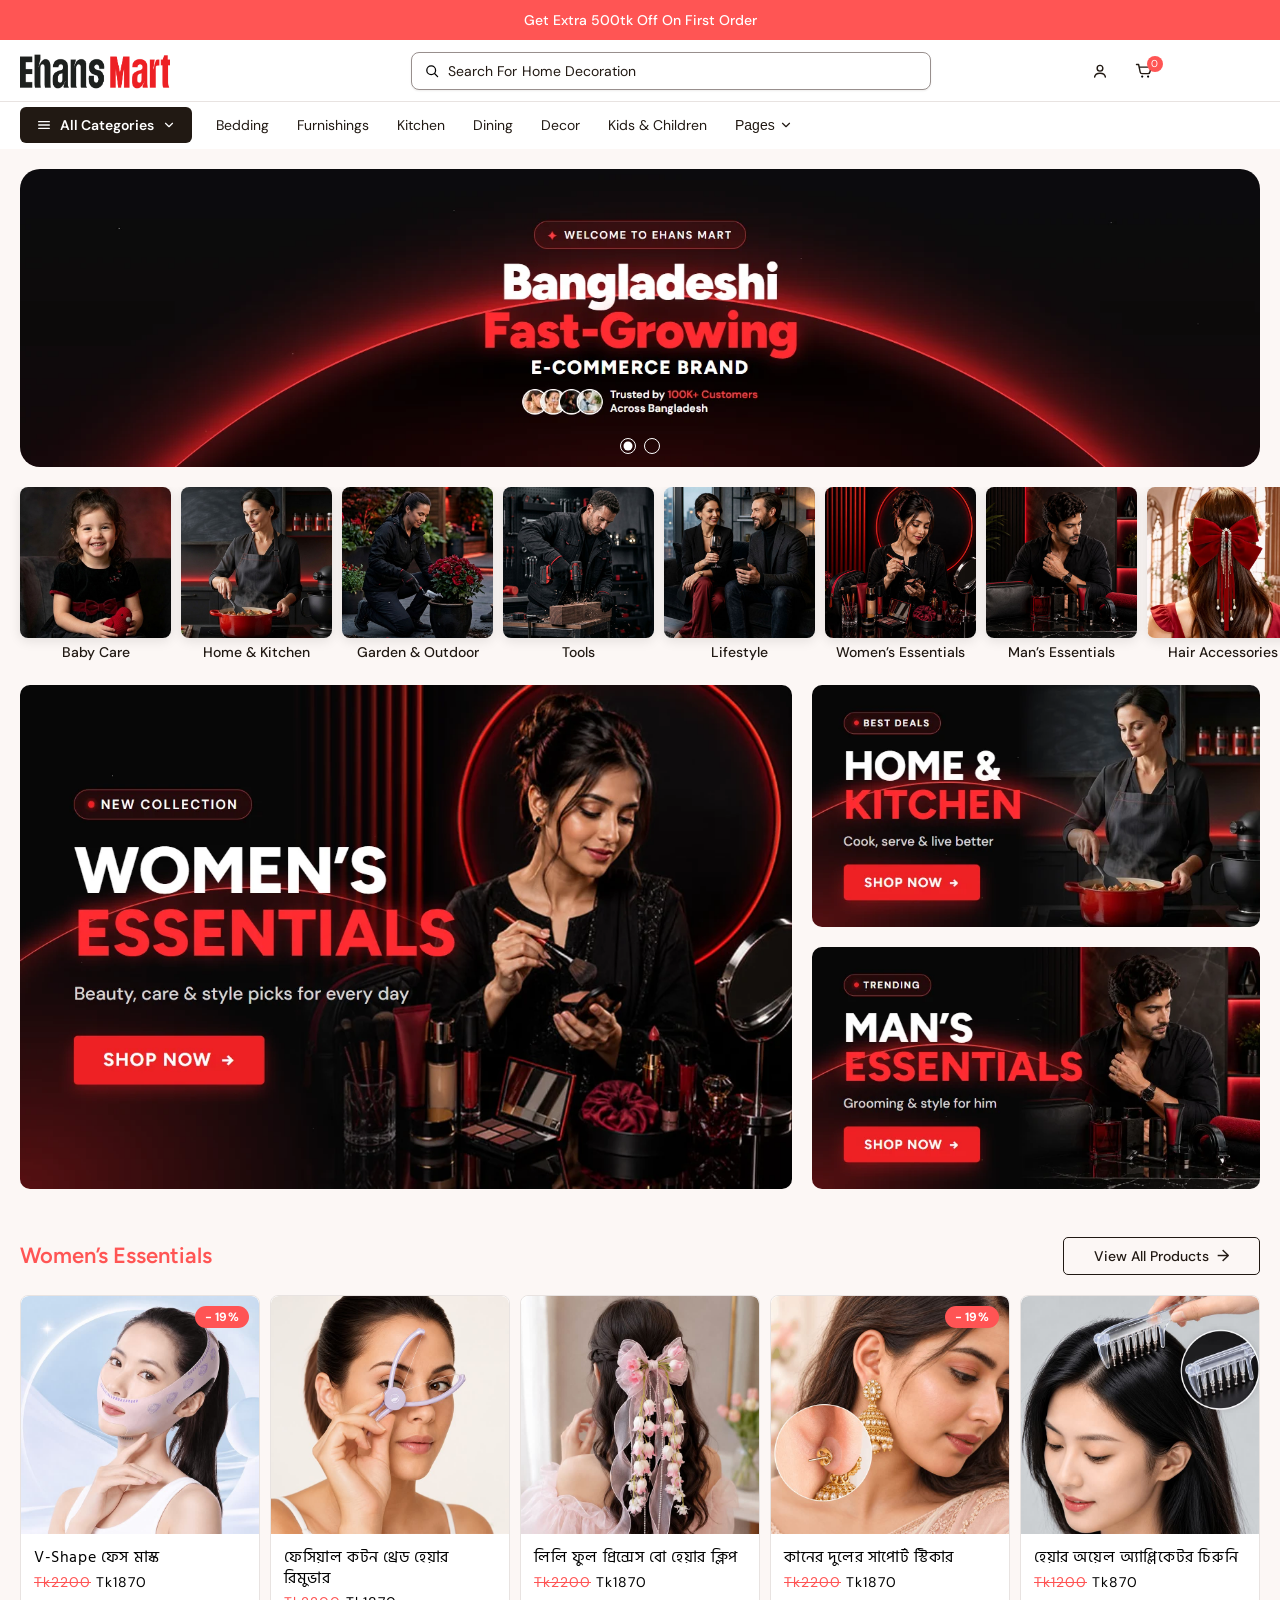
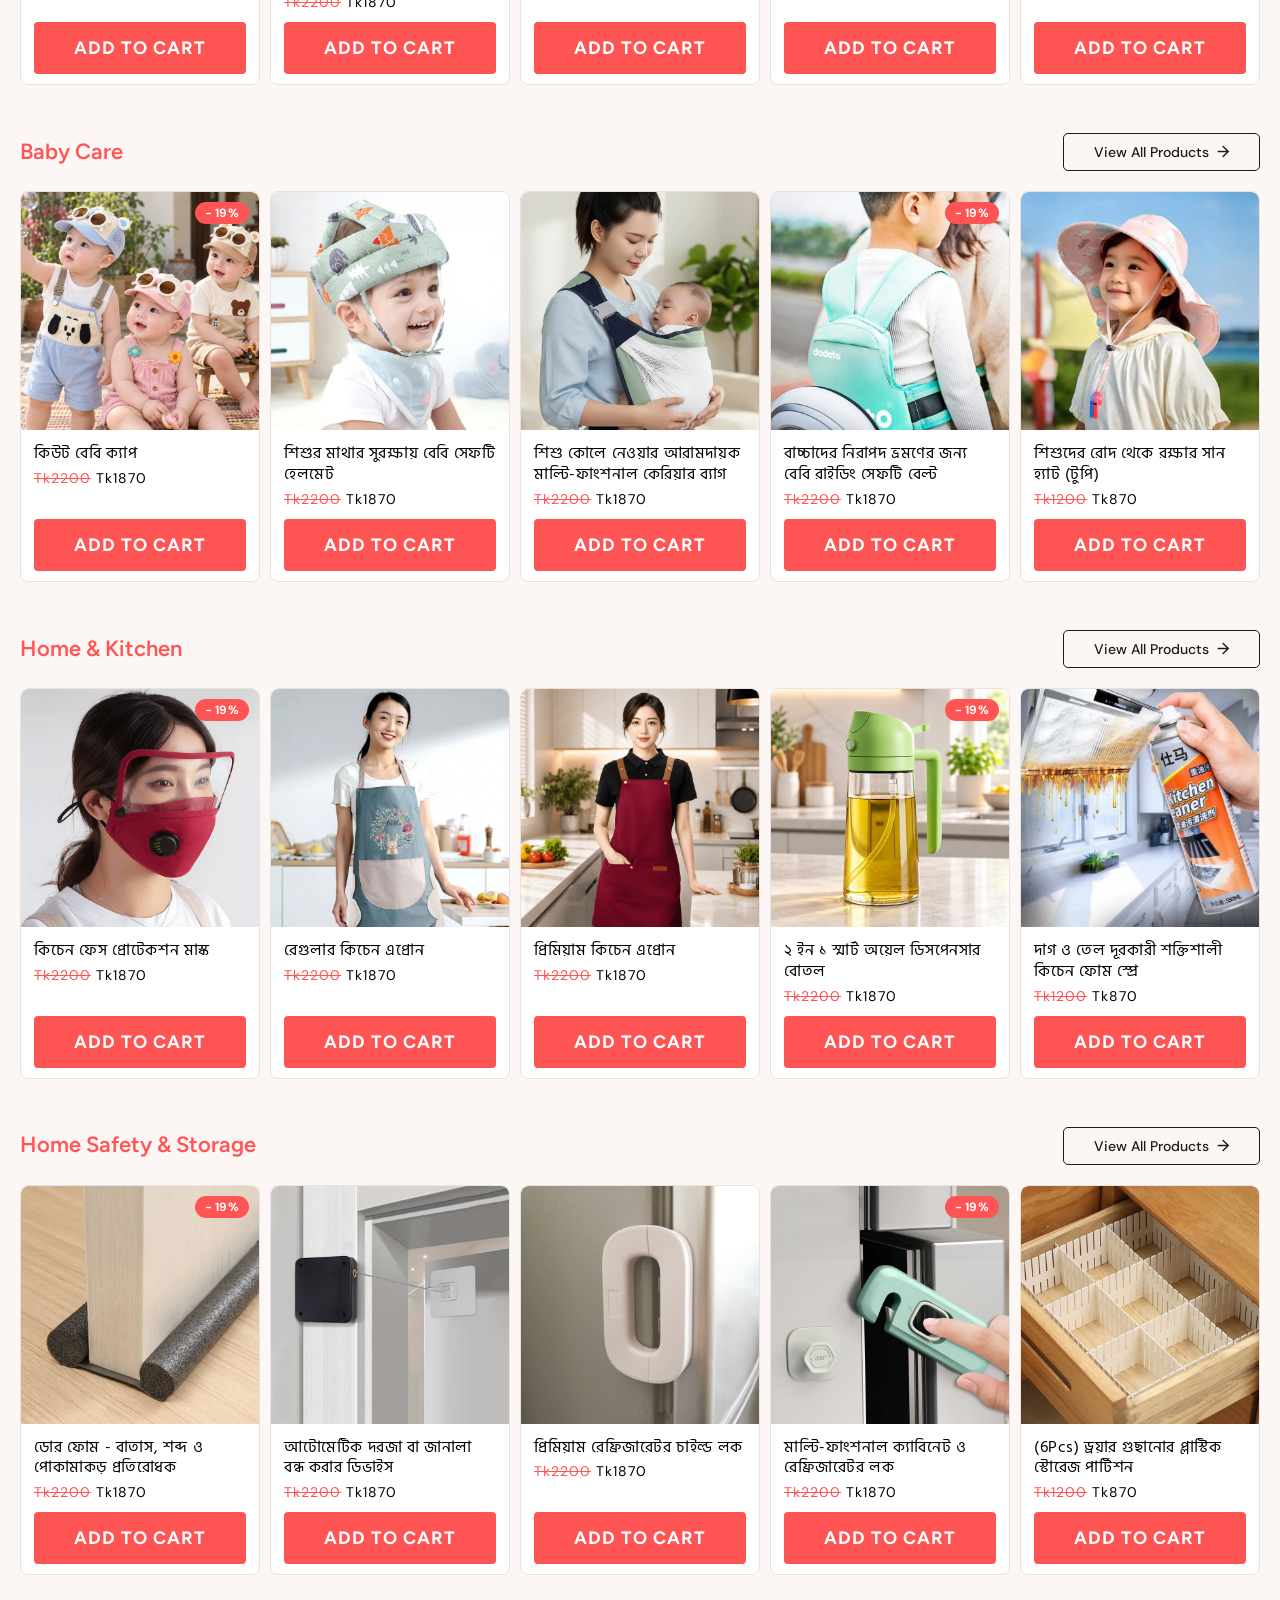
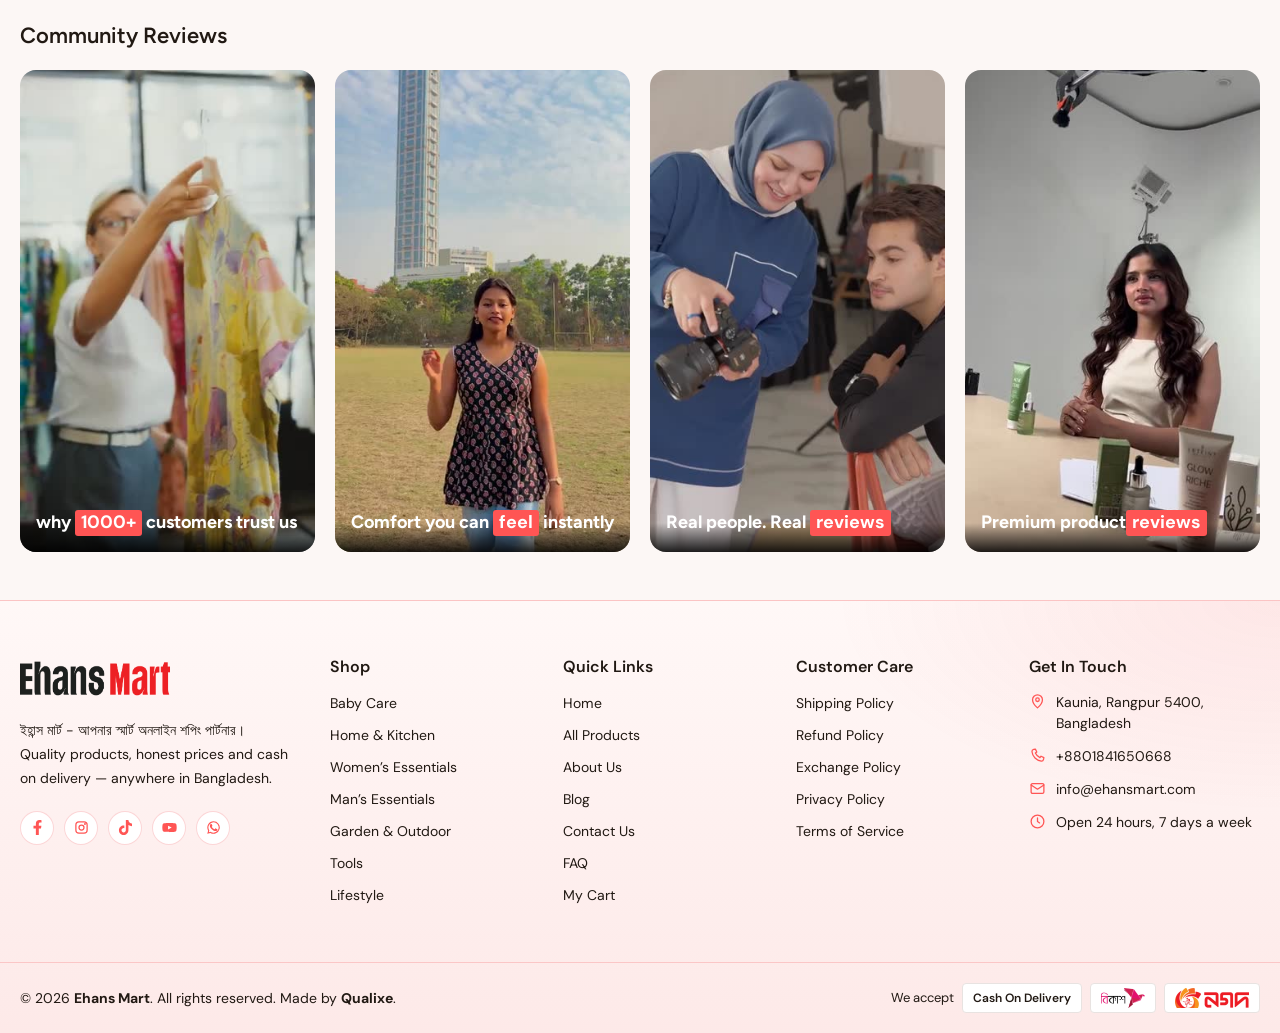
==== commit e84eb36c: "categories menu, dropdown menu added" ====
--- a/index.html
+++ b/index.html
@@ -13,13 +13,19 @@
 	<link rel="stylesheet" href="./assets/css/footer.css">
 	<link rel="stylesheet" href="./assets/css/card.css">
 	<link rel="stylesheet" href="./assets/css/community-review-section.css">
+	<link rel="stylesheet" href="./assets/css/community-review-popup.css">
 	<link rel="stylesheet" href="./assets/css/card-slider-section.css">
 	<link rel="stylesheet" href="./assets/css/grid-banner-section.css">
 	<link rel="stylesheet" href="./assets/css/category-section.css">
 	<link rel="stylesheet" href="./assets/css/hero-section.css">
 	<link rel="stylesheet" href="./assets/css/header.css">
+	<link rel="stylesheet" href="./assets/css/search-bar.css">
+	<link rel="stylesheet" href="./assets/css/mobile-menu.css">
+	<link rel="stylesheet" href="./assets/css/all-categories-menu.css">
+	<link rel="stylesheet" href="./assets/css/nav-dropdown.css">
 	<link rel="stylesheet" href="./assets/css/announcebar-section.css">
 	<link rel="stylesheet" href="./assets/css/main.css">
+	<link rel="stylesheet" href="./assets/css/cart-drawer.css">
 	<!-- css link end -->
 </head>
 
@@ -167,6 +173,522 @@
 				</div>
 				<div class="navbar-link-area">
 					<ul class="navbar-links">
+						<!-- all-categories start -->
+						<li class="navbar-link all-categories">
+							<button type="button" class="all-categories-btn" aria-expanded="false" aria-controls="all-categories-menu">
+								<svg viewBox="0 0 24 24" fill="none" stroke="currentColor" stroke-width="2" stroke-linecap="round"
+									aria-hidden="true">
+									<path d="M4 7h16M4 12h16M4 17h16" />
+								</svg>
+								<span>All Categories</span>
+								<svg class="all-categories-btn-arrow" viewBox="0 0 24 24" fill="none" stroke="currentColor"
+									stroke-width="2" stroke-linecap="round" stroke-linejoin="round" aria-hidden="true">
+									<path d="m6 9 6 6 6-6" />
+								</svg>
+							</button>
+							<div class="all-categories-menu" id="all-categories-menu">
+								<ul class="all-categories-list">
+								<li>
+									<button type="button" class="all-categories-tab active" data-all-cat="baby-care">
+										<span>Baby Care</span>
+										<svg viewBox="0 0 24 24" fill="none" stroke="currentColor" stroke-width="2" stroke-linecap="round"
+											stroke-linejoin="round" aria-hidden="true">
+											<path d="m9 6 6 6-6 6" />
+										</svg>
+									</button>
+								</li>
+								<li>
+									<button type="button" class="all-categories-tab" data-all-cat="baby-safety">
+										<span>Baby Safety</span>
+										<svg viewBox="0 0 24 24" fill="none" stroke="currentColor" stroke-width="2" stroke-linecap="round"
+											stroke-linejoin="round" aria-hidden="true">
+											<path d="m9 6 6 6-6 6" />
+										</svg>
+									</button>
+								</li>
+								<li>
+									<button type="button" class="all-categories-tab" data-all-cat="home-kitchen">
+										<span>Home &amp; Kitchen</span>
+										<svg viewBox="0 0 24 24" fill="none" stroke="currentColor" stroke-width="2" stroke-linecap="round"
+											stroke-linejoin="round" aria-hidden="true">
+											<path d="m9 6 6 6-6 6" />
+										</svg>
+									</button>
+								</li>
+								<li>
+									<button type="button" class="all-categories-tab" data-all-cat="womens-essentials">
+										<span>Women’s Essentials</span>
+										<svg viewBox="0 0 24 24" fill="none" stroke="currentColor" stroke-width="2" stroke-linecap="round"
+											stroke-linejoin="round" aria-hidden="true">
+											<path d="m9 6 6 6-6 6" />
+										</svg>
+									</button>
+								</li>
+								<li>
+									<button type="button" class="all-categories-tab" data-all-cat="hair-accessories">
+										<span>Hair Accessories</span>
+										<svg viewBox="0 0 24 24" fill="none" stroke="currentColor" stroke-width="2" stroke-linecap="round"
+											stroke-linejoin="round" aria-hidden="true">
+											<path d="m9 6 6 6-6 6" />
+										</svg>
+									</button>
+								</li>
+								<li>
+									<button type="button" class="all-categories-tab" data-all-cat="mens-essentials">
+										<span>Man’s Essentials</span>
+										<svg viewBox="0 0 24 24" fill="none" stroke="currentColor" stroke-width="2" stroke-linecap="round"
+											stroke-linejoin="round" aria-hidden="true">
+											<path d="m9 6 6 6-6 6" />
+										</svg>
+									</button>
+								</li>
+								<li>
+									<button type="button" class="all-categories-tab" data-all-cat="garden-outdoor">
+										<span>Garden &amp; Outdoor</span>
+										<svg viewBox="0 0 24 24" fill="none" stroke="currentColor" stroke-width="2" stroke-linecap="round"
+											stroke-linejoin="round" aria-hidden="true">
+											<path d="m9 6 6 6-6 6" />
+										</svg>
+									</button>
+								</li>
+								<li>
+									<button type="button" class="all-categories-tab" data-all-cat="tools">
+										<span>Tools</span>
+										<svg viewBox="0 0 24 24" fill="none" stroke="currentColor" stroke-width="2" stroke-linecap="round"
+											stroke-linejoin="round" aria-hidden="true">
+											<path d="m9 6 6 6-6 6" />
+										</svg>
+									</button>
+								</li>
+								<li>
+									<button type="button" class="all-categories-tab" data-all-cat="lifestyle">
+										<span>Lifestyle</span>
+										<svg viewBox="0 0 24 24" fill="none" stroke="currentColor" stroke-width="2" stroke-linecap="round"
+											stroke-linejoin="round" aria-hidden="true">
+											<path d="m9 6 6 6-6 6" />
+										</svg>
+									</button>
+								</li>
+								</ul>
+								<div class="all-categories-panels">
+								<div class="all-categories-panel active" data-all-cat="baby-care">
+									<div class="all-categories-content">
+										<div class="all-categories-head">
+											<p class="all-categories-title">Baby Care</p>
+											<a href="collections.html" class="all-categories-view">view all <span aria-hidden="true">→</span></a>
+										</div>
+										<ul class="all-categories-links">
+											<li><a href="collections.html">Baby Caps &amp; Hats</a></li>
+											<li><a href="collections.html">Baby Carriers</a></li>
+											<li><a href="collections.html">Tiffin Boxes</a></li>
+											<li><a href="collections.html">Sun Hats</a></li>
+											<li><a href="collections.html">Feeding Essentials</a></li>
+											<li><a href="collections.html">Baby Clothing</a></li>
+											<li><a href="collections.html">Bath &amp; Skin Care</a></li>
+											<li><a href="collections.html">Baby Toys</a></li>
+											<li><a href="collections.html">Diaper Bags</a></li>
+										</ul>
+									</div>
+									<a href="collections.html" class="all-categories-promo">
+										<img src="./assets/images/category-baby-care.jpg" alt="Baby Care" loading="lazy">
+										<span class="all-categories-promo-content">
+											<span class="all-categories-promo-label">explore</span>
+											<span class="all-categories-promo-title">Baby Care</span>
+											<span class="all-categories-promo-text">Soft, safe and useful picks for your little one — from caps to tiffin boxes.</span>
+											<span class="all-categories-promo-btn">shop now <span aria-hidden="true">→</span></span>
+											<span class="all-categories-promo-features">
+												<span>
+													<svg viewBox="0 0 24 24" fill="none" stroke="currentColor" stroke-width="1.8"
+														stroke-linecap="round" stroke-linejoin="round" aria-hidden="true">
+														<rect x="2.5" y="6" width="19" height="12" rx="2" />
+														<circle cx="12" cy="12" r="2.5" />
+													</svg>
+													100% Cash on Delivery
+												</span>
+												<span>
+													<svg viewBox="0 0 24 24" fill="none" stroke="currentColor" stroke-width="1.8"
+														stroke-linecap="round" stroke-linejoin="round" aria-hidden="true">
+														<path d="M3 7h11v9H3zM14 10h4l3 3v3h-7" />
+														<circle cx="7" cy="17.5" r="1.8" />
+														<circle cx="17" cy="17.5" r="1.8" />
+													</svg>
+													Fast home delivery
+												</span>
+											</span>
+										</span>
+									</a>
+								</div>
+								<div class="all-categories-panel" data-all-cat="baby-safety">
+									<div class="all-categories-content">
+										<div class="all-categories-head">
+											<p class="all-categories-title">Baby Safety</p>
+											<a href="collections.html" class="all-categories-view">view all <span aria-hidden="true">→</span></a>
+										</div>
+										<ul class="all-categories-links">
+											<li><a href="collections.html">Safety Helmets</a></li>
+											<li><a href="collections.html">Riding Safety Belts</a></li>
+											<li><a href="collections.html">Fridge Child Locks</a></li>
+											<li><a href="collections.html">Cabinet Locks</a></li>
+											<li><a href="collections.html">Drawer Locks</a></li>
+											<li><a href="collections.html">Corner Guards</a></li>
+											<li><a href="collections.html">Door Stoppers</a></li>
+											<li><a href="collections.html">Socket Covers</a></li>
+											<li><a href="collections.html">Safety Gates</a></li>
+										</ul>
+									</div>
+									<a href="collections.html" class="all-categories-promo">
+										<img src="./assets/images/category-baby-safety.jpg" alt="Baby Safety" loading="lazy">
+										<span class="all-categories-promo-content">
+											<span class="all-categories-promo-label">explore</span>
+											<span class="all-categories-promo-title">Baby Safety</span>
+											<span class="all-categories-promo-text">Child locks, helmets and belts that keep curious kids safe at home and on the road.</span>
+											<span class="all-categories-promo-btn">shop now <span aria-hidden="true">→</span></span>
+											<span class="all-categories-promo-features">
+												<span>
+													<svg viewBox="0 0 24 24" fill="none" stroke="currentColor" stroke-width="1.8"
+														stroke-linecap="round" stroke-linejoin="round" aria-hidden="true">
+														<rect x="2.5" y="6" width="19" height="12" rx="2" />
+														<circle cx="12" cy="12" r="2.5" />
+													</svg>
+													100% Cash on Delivery
+												</span>
+												<span>
+													<svg viewBox="0 0 24 24" fill="none" stroke="currentColor" stroke-width="1.8"
+														stroke-linecap="round" stroke-linejoin="round" aria-hidden="true">
+														<path d="M3 7h11v9H3zM14 10h4l3 3v3h-7" />
+														<circle cx="7" cy="17.5" r="1.8" />
+														<circle cx="17" cy="17.5" r="1.8" />
+													</svg>
+													Fast home delivery
+												</span>
+											</span>
+										</span>
+									</a>
+								</div>
+								<div class="all-categories-panel" data-all-cat="home-kitchen">
+									<div class="all-categories-content">
+										<div class="all-categories-head">
+											<p class="all-categories-title">Home &amp; Kitchen</p>
+											<a href="collections.html" class="all-categories-view">view all <span aria-hidden="true">→</span></a>
+										</div>
+										<ul class="all-categories-links">
+											<li><a href="collections.html">Kitchen Aprons</a></li>
+											<li><a href="collections.html">Oil Dispensers</a></li>
+											<li><a href="collections.html">Cleaning Sprays</a></li>
+											<li><a href="collections.html">Dish Washing Gloves</a></li>
+											<li><a href="collections.html">Drawer Organizers</a></li>
+											<li><a href="collections.html">Fridge Covers</a></li>
+											<li><a href="collections.html">Door Foam</a></li>
+											<li><a href="collections.html">Door Closers</a></li>
+											<li><a href="collections.html">Magic Erasers</a></li>
+											<li><a href="collections.html">Mouse Traps</a></li>
+											<li><a href="collections.html">Furniture Polish</a></li>
+											<li><a href="collections.html">Kitchen Face Shields</a></li>
+										</ul>
+									</div>
+									<a href="collections.html" class="all-categories-promo">
+										<img src="./assets/images/category-home-kitchen.jpg" alt="Home and Kitchen" loading="lazy">
+										<span class="all-categories-promo-content">
+											<span class="all-categories-promo-label">explore</span>
+											<span class="all-categories-promo-title">Home &amp; Kitchen</span>
+											<span class="all-categories-promo-text">Smart tools that make cooking, cleaning and organizing easier every day.</span>
+											<span class="all-categories-promo-btn">shop now <span aria-hidden="true">→</span></span>
+											<span class="all-categories-promo-features">
+												<span>
+													<svg viewBox="0 0 24 24" fill="none" stroke="currentColor" stroke-width="1.8"
+														stroke-linecap="round" stroke-linejoin="round" aria-hidden="true">
+														<rect x="2.5" y="6" width="19" height="12" rx="2" />
+														<circle cx="12" cy="12" r="2.5" />
+													</svg>
+													100% Cash on Delivery
+												</span>
+												<span>
+													<svg viewBox="0 0 24 24" fill="none" stroke="currentColor" stroke-width="1.8"
+														stroke-linecap="round" stroke-linejoin="round" aria-hidden="true">
+														<path d="M3 7h11v9H3zM14 10h4l3 3v3h-7" />
+														<circle cx="7" cy="17.5" r="1.8" />
+														<circle cx="17" cy="17.5" r="1.8" />
+													</svg>
+													Fast home delivery
+												</span>
+											</span>
+										</span>
+									</a>
+								</div>
+								<div class="all-categories-panel" data-all-cat="womens-essentials">
+									<div class="all-categories-content">
+										<div class="all-categories-head">
+											<p class="all-categories-title">Women’s Essentials</p>
+											<a href="collections.html" class="all-categories-view">view all <span aria-hidden="true">→</span></a>
+										</div>
+										<ul class="all-categories-links">
+											<li><a href="collections.html">Face Masks</a></li>
+											<li><a href="collections.html">Facial Hair Removers</a></li>
+											<li><a href="collections.html">Earring Supports</a></li>
+											<li><a href="collections.html">Clothing Tag Guns</a></li>
+											<li><a href="collections.html">Beauty Tools</a></li>
+											<li><a href="collections.html">Skin Care</a></li>
+											<li><a href="collections.html">Makeup Organizers</a></li>
+											<li><a href="collections.html">Handbag Accessories</a></li>
+											<li><a href="collections.html">Personal Care</a></li>
+										</ul>
+									</div>
+									<a href="collections.html" class="all-categories-promo">
+										<img src="./assets/images/category-womens-essentials.jpg" alt="Women’s Essentials" loading="lazy">
+										<span class="all-categories-promo-content">
+											<span class="all-categories-promo-label">explore</span>
+											<span class="all-categories-promo-title">Women’s Essentials</span>
+											<span class="all-categories-promo-text">Beauty and daily-care helpers loved by thousands of customers.</span>
+											<span class="all-categories-promo-btn">shop now <span aria-hidden="true">→</span></span>
+											<span class="all-categories-promo-features">
+												<span>
+													<svg viewBox="0 0 24 24" fill="none" stroke="currentColor" stroke-width="1.8"
+														stroke-linecap="round" stroke-linejoin="round" aria-hidden="true">
+														<rect x="2.5" y="6" width="19" height="12" rx="2" />
+														<circle cx="12" cy="12" r="2.5" />
+													</svg>
+													100% Cash on Delivery
+												</span>
+												<span>
+													<svg viewBox="0 0 24 24" fill="none" stroke="currentColor" stroke-width="1.8"
+														stroke-linecap="round" stroke-linejoin="round" aria-hidden="true">
+														<path d="M3 7h11v9H3zM14 10h4l3 3v3h-7" />
+														<circle cx="7" cy="17.5" r="1.8" />
+														<circle cx="17" cy="17.5" r="1.8" />
+													</svg>
+													Fast home delivery
+												</span>
+											</span>
+										</span>
+									</a>
+								</div>
+								<div class="all-categories-panel" data-all-cat="hair-accessories">
+									<div class="all-categories-content">
+										<div class="all-categories-head">
+											<p class="all-categories-title">Hair Accessories</p>
+											<a href="collections.html" class="all-categories-view">view all <span aria-hidden="true">→</span></a>
+										</div>
+										<ul class="all-categories-links">
+											<li><a href="collections.html">Bow Hair Clips</a></li>
+											<li><a href="collections.html">Spring Clips</a></li>
+											<li><a href="collections.html">Butterfly Clips</a></li>
+											<li><a href="collections.html">Tassel Hairpins</a></li>
+											<li><a href="collections.html">Princess Clips</a></li>
+											<li><a href="collections.html">Hair Oil Combs</a></li>
+											<li><a href="collections.html">Hair Bands</a></li>
+											<li><a href="collections.html">Scrunchies</a></li>
+											<li><a href="collections.html">Kids Hair Clips</a></li>
+										</ul>
+									</div>
+									<a href="collections.html" class="all-categories-promo">
+										<img src="./assets/images/category-hair-accessories.jpg" alt="Hair Accessories" loading="lazy">
+										<span class="all-categories-promo-content">
+											<span class="all-categories-promo-label">explore</span>
+											<span class="all-categories-promo-title">Hair Accessories</span>
+											<span class="all-categories-promo-text">Cute bows, clips and pins for school, parties and every day.</span>
+											<span class="all-categories-promo-btn">shop now <span aria-hidden="true">→</span></span>
+											<span class="all-categories-promo-features">
+												<span>
+													<svg viewBox="0 0 24 24" fill="none" stroke="currentColor" stroke-width="1.8"
+														stroke-linecap="round" stroke-linejoin="round" aria-hidden="true">
+														<rect x="2.5" y="6" width="19" height="12" rx="2" />
+														<circle cx="12" cy="12" r="2.5" />
+													</svg>
+													100% Cash on Delivery
+												</span>
+												<span>
+													<svg viewBox="0 0 24 24" fill="none" stroke="currentColor" stroke-width="1.8"
+														stroke-linecap="round" stroke-linejoin="round" aria-hidden="true">
+														<path d="M3 7h11v9H3zM14 10h4l3 3v3h-7" />
+														<circle cx="7" cy="17.5" r="1.8" />
+														<circle cx="17" cy="17.5" r="1.8" />
+													</svg>
+													Fast home delivery
+												</span>
+											</span>
+										</span>
+									</a>
+								</div>
+								<div class="all-categories-panel" data-all-cat="mens-essentials">
+									<div class="all-categories-content">
+										<div class="all-categories-head">
+											<p class="all-categories-title">Man’s Essentials</p>
+											<a href="collections.html" class="all-categories-view">view all <span aria-hidden="true">→</span></a>
+										</div>
+										<ul class="all-categories-links">
+											<li><a href="collections.html">White Hair Cover</a></li>
+											<li><a href="collections.html">Grooming Tools</a></li>
+											<li><a href="collections.html">Beard Care</a></li>
+											<li><a href="collections.html">Hair Care</a></li>
+											<li><a href="collections.html">Wallets</a></li>
+											<li><a href="collections.html">Personal Care</a></li>
+										</ul>
+									</div>
+									<a href="collections.html" class="all-categories-promo">
+										<img src="./assets/images/category-mens-essentials.jpg" alt="Man’s Essentials" loading="lazy">
+										<span class="all-categories-promo-content">
+											<span class="all-categories-promo-label">explore</span>
+											<span class="all-categories-promo-title">Man’s Essentials</span>
+											<span class="all-categories-promo-text">Simple grooming and daily essentials made for men.</span>
+											<span class="all-categories-promo-btn">shop now <span aria-hidden="true">→</span></span>
+											<span class="all-categories-promo-features">
+												<span>
+													<svg viewBox="0 0 24 24" fill="none" stroke="currentColor" stroke-width="1.8"
+														stroke-linecap="round" stroke-linejoin="round" aria-hidden="true">
+														<rect x="2.5" y="6" width="19" height="12" rx="2" />
+														<circle cx="12" cy="12" r="2.5" />
+													</svg>
+													100% Cash on Delivery
+												</span>
+												<span>
+													<svg viewBox="0 0 24 24" fill="none" stroke="currentColor" stroke-width="1.8"
+														stroke-linecap="round" stroke-linejoin="round" aria-hidden="true">
+														<path d="M3 7h11v9H3zM14 10h4l3 3v3h-7" />
+														<circle cx="7" cy="17.5" r="1.8" />
+														<circle cx="17" cy="17.5" r="1.8" />
+													</svg>
+													Fast home delivery
+												</span>
+											</span>
+										</span>
+									</a>
+								</div>
+								<div class="all-categories-panel" data-all-cat="garden-outdoor">
+									<div class="all-categories-content">
+										<div class="all-categories-head">
+											<p class="all-categories-title">Garden &amp; Outdoor</p>
+											<a href="collections.html" class="all-categories-view">view all <span aria-hidden="true">→</span></a>
+										</div>
+										<ul class="all-categories-links">
+											<li><a href="collections.html">Branch Cutters</a></li>
+											<li><a href="collections.html">Pruning Tools</a></li>
+											<li><a href="collections.html">Garden Gloves</a></li>
+											<li><a href="collections.html">Plant Care</a></li>
+											<li><a href="collections.html">Watering Tools</a></li>
+											<li><a href="collections.html">Outdoor Essentials</a></li>
+										</ul>
+									</div>
+									<a href="collections.html" class="all-categories-promo">
+										<img src="./assets/images/category-garden-outdoor.jpg" alt="Garden and Outdoor" loading="lazy">
+										<span class="all-categories-promo-content">
+											<span class="all-categories-promo-label">explore</span>
+											<span class="all-categories-promo-title">Garden &amp; Outdoor</span>
+											<span class="all-categories-promo-text">Easy tools to keep your plants, roof garden and balcony healthy.</span>
+											<span class="all-categories-promo-btn">shop now <span aria-hidden="true">→</span></span>
+											<span class="all-categories-promo-features">
+												<span>
+													<svg viewBox="0 0 24 24" fill="none" stroke="currentColor" stroke-width="1.8"
+														stroke-linecap="round" stroke-linejoin="round" aria-hidden="true">
+														<rect x="2.5" y="6" width="19" height="12" rx="2" />
+														<circle cx="12" cy="12" r="2.5" />
+													</svg>
+													100% Cash on Delivery
+												</span>
+												<span>
+													<svg viewBox="0 0 24 24" fill="none" stroke="currentColor" stroke-width="1.8"
+														stroke-linecap="round" stroke-linejoin="round" aria-hidden="true">
+														<path d="M3 7h11v9H3zM14 10h4l3 3v3h-7" />
+														<circle cx="7" cy="17.5" r="1.8" />
+														<circle cx="17" cy="17.5" r="1.8" />
+													</svg>
+													Fast home delivery
+												</span>
+											</span>
+										</span>
+									</a>
+								</div>
+								<div class="all-categories-panel" data-all-cat="tools">
+									<div class="all-categories-content">
+										<div class="all-categories-head">
+											<p class="all-categories-title">Tools</p>
+											<a href="collections.html" class="all-categories-view">view all <span aria-hidden="true">→</span></a>
+										</div>
+										<ul class="all-categories-links">
+											<li><a href="collections.html">Hand Tools</a></li>
+											<li><a href="collections.html">Cutting Tools</a></li>
+											<li><a href="collections.html">Measuring Tools</a></li>
+											<li><a href="collections.html">Repair Kits</a></li>
+											<li><a href="collections.html">Tool Organizers</a></li>
+											<li><a href="collections.html">DIY Essentials</a></li>
+										</ul>
+									</div>
+									<a href="collections.html" class="all-categories-promo">
+										<img src="./assets/images/category-tools.jpg" alt="Tools" loading="lazy">
+										<span class="all-categories-promo-content">
+											<span class="all-categories-promo-label">explore</span>
+											<span class="all-categories-promo-title">Tools</span>
+											<span class="all-categories-promo-text">Handy tools for small repairs and everyday jobs around the house.</span>
+											<span class="all-categories-promo-btn">shop now <span aria-hidden="true">→</span></span>
+											<span class="all-categories-promo-features">
+												<span>
+													<svg viewBox="0 0 24 24" fill="none" stroke="currentColor" stroke-width="1.8"
+														stroke-linecap="round" stroke-linejoin="round" aria-hidden="true">
+														<rect x="2.5" y="6" width="19" height="12" rx="2" />
+														<circle cx="12" cy="12" r="2.5" />
+													</svg>
+													100% Cash on Delivery
+												</span>
+												<span>
+													<svg viewBox="0 0 24 24" fill="none" stroke="currentColor" stroke-width="1.8"
+														stroke-linecap="round" stroke-linejoin="round" aria-hidden="true">
+														<path d="M3 7h11v9H3zM14 10h4l3 3v3h-7" />
+														<circle cx="7" cy="17.5" r="1.8" />
+														<circle cx="17" cy="17.5" r="1.8" />
+													</svg>
+													Fast home delivery
+												</span>
+											</span>
+										</span>
+									</a>
+								</div>
+								<div class="all-categories-panel" data-all-cat="lifestyle">
+									<div class="all-categories-content">
+										<div class="all-categories-head">
+											<p class="all-categories-title">Lifestyle</p>
+											<a href="collections.html" class="all-categories-view">view all <span aria-hidden="true">→</span></a>
+										</div>
+										<ul class="all-categories-links">
+											<li><a href="collections.html">Travel Accessories</a></li>
+											<li><a href="collections.html">Storage &amp; Organizers</a></li>
+											<li><a href="collections.html">Gift Items</a></li>
+											<li><a href="collections.html">Daily Essentials</a></li>
+											<li><a href="collections.html">Home Decor</a></li>
+											<li><a href="collections.html">Gadget Accessories</a></li>
+										</ul>
+									</div>
+									<a href="collections.html" class="all-categories-promo">
+										<img src="./assets/images/category-lifestyle.jpg" alt="Lifestyle" loading="lazy">
+										<span class="all-categories-promo-content">
+											<span class="all-categories-promo-label">explore</span>
+											<span class="all-categories-promo-title">Lifestyle</span>
+											<span class="all-categories-promo-text">Useful everyday products that make life a little smarter.</span>
+											<span class="all-categories-promo-btn">shop now <span aria-hidden="true">→</span></span>
+											<span class="all-categories-promo-features">
+												<span>
+													<svg viewBox="0 0 24 24" fill="none" stroke="currentColor" stroke-width="1.8"
+														stroke-linecap="round" stroke-linejoin="round" aria-hidden="true">
+														<rect x="2.5" y="6" width="19" height="12" rx="2" />
+														<circle cx="12" cy="12" r="2.5" />
+													</svg>
+													100% Cash on Delivery
+												</span>
+												<span>
+													<svg viewBox="0 0 24 24" fill="none" stroke="currentColor" stroke-width="1.8"
+														stroke-linecap="round" stroke-linejoin="round" aria-hidden="true">
+														<path d="M3 7h11v9H3zM14 10h4l3 3v3h-7" />
+														<circle cx="7" cy="17.5" r="1.8" />
+														<circle cx="17" cy="17.5" r="1.8" />
+													</svg>
+													Fast home delivery
+												</span>
+											</span>
+										</span>
+									</a>
+								</div>
+								</div>
+							</div>
+						</li>
+						<!-- all-categories end -->
 						<li class="navbar-link">
 							<p class="navbar-link-btn">bedding</p>
 							<div class="megamenu">
@@ -899,6 +1421,55 @@
 								</div>
 							</div>
 						</li>
+						<!-- nav-dropdown start -->
+						<li class="navbar-link nav-dropdown">
+							<button type="button" class="navbar-link-btn nav-dropdown-btn" aria-haspopup="true" aria-expanded="false">
+								pages
+								<svg class="nav-dropdown-arrow" viewBox="0 0 24 24" fill="none" stroke="currentColor" stroke-width="2"
+									stroke-linecap="round" stroke-linejoin="round" aria-hidden="true">
+									<path d="m6 9 6 6 6-6" />
+								</svg>
+							</button>
+							<ul class="nav-dropdown-menu">
+								<li class="nav-dropdown-item"><a href="about.html">About Us</a></li>
+								<li class="nav-dropdown-item has-sub">
+									<a href="blog.html">Blog <svg class="nav-dropdown-sub-arrow" viewBox="0 0 24 24" fill="none" stroke="currentColor" stroke-width="2"
+										stroke-linecap="round" stroke-linejoin="round" aria-hidden="true">
+										<path d="m9 6 6 6-6 6" />
+									</svg></a>
+									<ul class="nav-dropdown-menu nav-dropdown-sub">
+										<li class="nav-dropdown-item"><a href="blog.html">Blog Page</a></li>
+										<li class="nav-dropdown-item"><a href="blog-details.html">Blog Details</a></li>
+									</ul>
+								</li>
+								<li class="nav-dropdown-item has-sub">
+									<a href="faq.html">Help Center <svg class="nav-dropdown-sub-arrow" viewBox="0 0 24 24" fill="none" stroke="currentColor" stroke-width="2"
+										stroke-linecap="round" stroke-linejoin="round" aria-hidden="true">
+										<path d="m9 6 6 6-6 6" />
+									</svg></a>
+									<ul class="nav-dropdown-menu nav-dropdown-sub">
+										<li class="nav-dropdown-item"><a href="faq.html">FAQ</a></li>
+										<li class="nav-dropdown-item"><a href="contact.html">Contact Us</a></li>
+										<li class="nav-dropdown-item has-sub">
+											<a href="policy.html">Policies <svg class="nav-dropdown-sub-arrow" viewBox="0 0 24 24" fill="none" stroke="currentColor" stroke-width="2"
+										stroke-linecap="round" stroke-linejoin="round" aria-hidden="true">
+										<path d="m9 6 6 6-6 6" />
+									</svg></a>
+											<ul class="nav-dropdown-menu nav-dropdown-sub">
+												<li class="nav-dropdown-item"><a href="policy.html#shipping">Shipping Policy</a></li>
+												<li class="nav-dropdown-item"><a href="policy.html#refund">Refund Policy</a></li>
+												<li class="nav-dropdown-item"><a href="policy.html#exchange">Exchange Policy</a></li>
+												<li class="nav-dropdown-item"><a href="policy.html#privacy">Privacy Policy</a></li>
+												<li class="nav-dropdown-item"><a href="policy.html#terms">Terms of Service</a></li>
+											</ul>
+										</li>
+									</ul>
+								</li>
+								<li class="nav-dropdown-item"><a href="cart.html">Cart</a></li>
+								<li class="nav-dropdown-item"><a href="404.html">404 Page</a></li>
+							</ul>
+						</li>
+						<!-- nav-dropdown end -->
 					</ul>
 				</div>
 			</nav>
--- a/assets/css/community-review-section.css
+++ b/assets/css/community-review-section.css
@@ -61,281 +61,6 @@
 
 /* community-review-section css end */
 
-/* community-review-popup css start */
-.community-review-popup {
-    position: fixed;
-    top: 0;
-    left: 0;
-    right: 0;
-    bottom: 0;
-    width: 100%;
-    height: 100%;
-    z-index: 999999;
-    background: rgba(0, 0, 0, .85);
-    opacity: 0;
-    visibility: hidden;
-    transition: all ease .3s;
-    display: flex;
-    align-items: center;
-    justify-content: center;
-}
-
-.community-review-popup.active {
-    opacity: 1;
-    visibility: visible;
-}
-
-.community-review-popup.active~.app-menu-section {
-    display: none;
-}
-
-.community-review-popup-close-window-btn {
-    position: absolute;
-    top: 0;
-    left: 0;
-    bottom: 0;
-    right: 0;
-    width: 100%;
-    height: 100%;
-    z-index: 1;
-}
-
-.community-review-popup-inner {
-    position: relative;
-    z-index: 2;
-    width: 100%;
-    max-width: 340px;
-    max-height: 90dvh;
-    transform: scale(.94);
-    opacity: 0;
-    transition: transform .35s ease, opacity .35s ease;
-}
-
-.community-review-popup.active .community-review-popup-inner {
-    transform: scale(1);
-    opacity: 1;
-}
-
-.community-review-popup-card {
-    display: flex;
-    flex-direction: column;
-    border-radius: 16px;
-    overflow: hidden;
-    max-height: 90dvh;
-}
-
-.community-review-popup-video-wrap {
-    position: relative;
-    aspect-ratio: 279 / 356;
-    background-color: var(--black);
-}
-
-.community-review-popup-progress {
-    position: absolute;
-    top: 12px;
-    left: 12px;
-    right: 12px;
-    z-index: 3;
-    display: flex;
-    gap: 4px;
-}
-
-.community-review-popup-progress-bar {
-    flex: 1;
-    height: 3px;
-    border-radius: 2px;
-    background: rgba(255, 255, 255, .35);
-    overflow: hidden;
-}
-
-.community-review-popup-progress-bar i {
-    display: block;
-    height: 100%;
-    width: 0%;
-    background-color: var(--white);
-}
-
-.community-review-popup-progress-bar.completed i {
-    width: 100%;
-}
-
-.community-review-popup-top-btns {
-    position: absolute;
-    top: 24px;
-    right: 12px;
-    z-index: 3;
-    display: flex;
-    align-items: center;
-    gap: 10px;
-}
-
-.community-review-popup-close-btn,
-.community-review-popup-mute-btn,
-.community-review-popup-share-btn,
-.community-review-popup-nav-btn {
-    display: flex;
-    align-items: center;
-    justify-content: center;
-    width: 32px;
-    height: 32px;
-    border-radius: 50%;
-    background: rgba(0, 0, 0, .4);
-    color: var(--white);
-    border: none;
-    flex-shrink: 0;
-}
-
-.community-review-popup-mute-btn .waves {
-    opacity: .35;
-}
-
-.community-review-popup-mute-btn.unmuted .waves {
-    opacity: 1;
-}
-
-.community-review-popup-slides {
-    position: relative;
-    width: 100%;
-    height: 100%;
-}
-
-.community-review-popup-slide {
-    position: absolute;
-    inset: 0;
-    display: none;
-}
-
-.community-review-popup-slide.active {
-    display: block;
-}
-
-.community-review-popup-video {
-    width: 100%;
-    height: 100%;
-    object-fit: cover;
-}
-
-.community-review-popup-caption {
-    position: absolute;
-    left: 16px;
-    right: 60px;
-    bottom: 16px;
-    z-index: 2;
-}
-
-.community-review-popup-caption p {
-    color: var(--white);
-    font-family: var(--heading-font);
-    font-size: 20px;
-    font-weight: 700;
-    line-height: 1.3;
-}
-
-.community-review-popup-caption p .highlight {
-    display: inline-block;
-    background-color: var(--brand-color);
-    color: var(--white);
-    padding: 1px 8px;
-    border-radius: 3px;
-}
-
-.community-review-popup-share-btn {
-    position: absolute;
-    right: 12px;
-    bottom: 16px;
-    z-index: 2;
-}
-
-.community-review-popup-nav-btn {
-    position: absolute;
-    top: 40%;
-    transform: translateY(-50%);
-    z-index: 4;
-    width: 36px;
-    height: 36px;
-}
-
-.community-review-popup-nav-btn.prev {
-    left: 10px;
-}
-
-.community-review-popup-nav-btn.next {
-    right: 10px;
-}
-
-.community-review-popup-nav-btn:disabled {
-    opacity: .3;
-    pointer-events: none;
-}
-
-.community-review-popup-product {
-    display: flex;
-    align-items: center;
-    gap: 12px;
-    padding: 14px;
-    background-color: var(--white);
-}
-
-.community-review-popup-product-img {
-    width: 52px;
-    height: 52px;
-    flex-shrink: 0;
-    border-radius: 8px;
-    overflow: hidden;
-    border: 1px solid var(--border-color2);
-}
-
-.community-review-popup-product-info {
-    flex: 1;
-    display: flex;
-    align-items: center;
-    justify-content: space-between;
-    gap: 12px;
-}
-
-.community-review-popup-product-title {
-    font-size: 14px;
-    font-weight: 500;
-    color: var(--black);
-    line-height: 1.3;
-}
-
-.community-review-popup-product-price {
-    display: flex;
-    flex-direction: column;
-    align-items: flex-end;
-    text-wrap-mode: nowrap;
-}
-
-.community-review-popup-product-price .prev {
-    font-size: 12px;
-    text-decoration: line-through;
-    opacity: .6;
-}
-
-.community-review-popup-product-price .curr {
-    font-size: 15px;
-    font-weight: 600;
-}
-
-.community-review-popup-btn-wrap {
-    padding: 0 14px 14px;
-    background-color: var(--white);
-}
-
-.community-review-popup-btn-wrap .btn {
-    background-color: var(--brand-color);
-    border-color: var(--brand-color);
-    color: var(--white);
-}
-
-.community-review-popup-btn-wrap .btn:hover {
-    background-color: var(--black);
-    border-color: var(--black);
-}
-
-/* community-review-popup css end */
-
 @media only screen and (max-width: 992px) {
 
     /* community-review-section css start */
@@ -388,14 +113,3 @@
 
     /* community-review-section css end */
 }
-
-
-@media only screen and (max-width: 400px) {
-
-    /* community-review-popup css start */
-    .community-review-popup-inner {
-        max-width: calc(100% - 20px);
-    }
-
-    /* community-review-popup css end */
-}
--- a/assets/css/community-review-popup.css
+++ b/assets/css/community-review-popup.css
@@ -0,0 +1,284 @@
+/* community-review-popup css start */
+.community-review-popup {
+    position: fixed;
+    top: 0;
+    left: 0;
+    right: 0;
+    bottom: 0;
+    width: 100%;
+    height: 100%;
+    z-index: 999999;
+    background: rgba(0, 0, 0, .85);
+    opacity: 0;
+    visibility: hidden;
+    transition: all ease .3s;
+    display: flex;
+    align-items: center;
+    justify-content: center;
+}
+
+.community-review-popup.active {
+    opacity: 1;
+    visibility: visible;
+}
+
+.community-review-popup.active~.app-menu-section {
+    display: none;
+}
+
+.community-review-popup-close-window-btn {
+    position: absolute;
+    top: 0;
+    left: 0;
+    bottom: 0;
+    right: 0;
+    width: 100%;
+    height: 100%;
+    z-index: 1;
+}
+
+.community-review-popup-inner {
+    position: relative;
+    z-index: 2;
+    width: 100%;
+    max-width: 340px;
+    max-height: 90dvh;
+    transform: scale(.94);
+    opacity: 0;
+    transition: transform .35s ease, opacity .35s ease;
+}
+
+.community-review-popup.active .community-review-popup-inner {
+    transform: scale(1);
+    opacity: 1;
+}
+
+.community-review-popup-card {
+    display: flex;
+    flex-direction: column;
+    border-radius: 16px;
+    overflow: hidden;
+    max-height: 90dvh;
+}
+
+.community-review-popup-video-wrap {
+    position: relative;
+    aspect-ratio: 279 / 356;
+    background-color: var(--black);
+}
+
+.community-review-popup-progress {
+    position: absolute;
+    top: 12px;
+    left: 12px;
+    right: 12px;
+    z-index: 3;
+    display: flex;
+    gap: 4px;
+}
+
+.community-review-popup-progress-bar {
+    flex: 1;
+    height: 3px;
+    border-radius: 2px;
+    background: rgba(255, 255, 255, .35);
+    overflow: hidden;
+}
+
+.community-review-popup-progress-bar i {
+    display: block;
+    height: 100%;
+    width: 0%;
+    background-color: var(--white);
+}
+
+.community-review-popup-progress-bar.completed i {
+    width: 100%;
+}
+
+.community-review-popup-top-btns {
+    position: absolute;
+    top: 24px;
+    right: 12px;
+    z-index: 3;
+    display: flex;
+    align-items: center;
+    gap: 10px;
+}
+
+.community-review-popup-close-btn,
+.community-review-popup-mute-btn,
+.community-review-popup-share-btn,
+.community-review-popup-nav-btn {
+    display: flex;
+    align-items: center;
+    justify-content: center;
+    width: 32px;
+    height: 32px;
+    border-radius: 50%;
+    background: rgba(0, 0, 0, .4);
+    color: var(--white);
+    border: none;
+    flex-shrink: 0;
+}
+
+.community-review-popup-mute-btn .waves {
+    opacity: .35;
+}
+
+.community-review-popup-mute-btn.unmuted .waves {
+    opacity: 1;
+}
+
+.community-review-popup-slides {
+    position: relative;
+    width: 100%;
+    height: 100%;
+}
+
+.community-review-popup-slide {
+    position: absolute;
+    inset: 0;
+    display: none;
+}
+
+.community-review-popup-slide.active {
+    display: block;
+}
+
+.community-review-popup-video {
+    width: 100%;
+    height: 100%;
+    object-fit: cover;
+}
+
+.community-review-popup-caption {
+    position: absolute;
+    left: 16px;
+    right: 60px;
+    bottom: 16px;
+    z-index: 2;
+}
+
+.community-review-popup-caption p {
+    color: var(--white);
+    font-family: var(--heading-font);
+    font-size: 20px;
+    font-weight: 700;
+    line-height: 1.3;
+}
+
+.community-review-popup-caption p .highlight {
+    display: inline-block;
+    background-color: var(--brand-color);
+    color: var(--white);
+    padding: 1px 8px;
+    border-radius: 3px;
+}
+
+.community-review-popup-share-btn {
+    position: absolute;
+    right: 12px;
+    bottom: 16px;
+    z-index: 2;
+}
+
+.community-review-popup-nav-btn {
+    position: absolute;
+    top: 40%;
+    transform: translateY(-50%);
+    z-index: 4;
+    width: 36px;
+    height: 36px;
+}
+
+.community-review-popup-nav-btn.prev {
+    left: 10px;
+}
+
+.community-review-popup-nav-btn.next {
+    right: 10px;
+}
+
+.community-review-popup-nav-btn:disabled {
+    opacity: .3;
+    pointer-events: none;
+}
+
+.community-review-popup-product {
+    display: flex;
+    align-items: center;
+    gap: 12px;
+    padding: 14px;
+    background-color: var(--white);
+}
+
+.community-review-popup-product-img {
+    width: 52px;
+    height: 52px;
+    flex-shrink: 0;
+    border-radius: 8px;
+    overflow: hidden;
+    border: 1px solid var(--border-color2);
+}
+
+.community-review-popup-product-info {
+    flex: 1;
+    display: flex;
+    align-items: center;
+    justify-content: space-between;
+    gap: 12px;
+}
+
+.community-review-popup-product-title {
+    font-size: 14px;
+    font-weight: 500;
+    color: var(--black);
+    line-height: 1.3;
+}
+
+.community-review-popup-product-price {
+    display: flex;
+    flex-direction: column;
+    align-items: flex-end;
+    text-wrap-mode: nowrap;
+}
+
+.community-review-popup-product-price .prev {
+    font-size: 12px;
+    text-decoration: line-through;
+    opacity: .6;
+}
+
+.community-review-popup-product-price .curr {
+    font-size: 15px;
+    font-weight: 600;
+}
+
+.community-review-popup-btn-wrap {
+    padding: 0 14px 14px;
+    background-color: var(--white);
+}
+
+.community-review-popup-btn-wrap .btn {
+    background-color: var(--brand-color);
+    border-color: var(--brand-color);
+    color: var(--white);
+}
+
+.community-review-popup-btn-wrap .btn:hover {
+    background-color: var(--black);
+    border-color: var(--black);
+}
+
+/* community-review-popup css end */
+
+@media only screen and (max-width: 400px) {
+
+    /* community-review-popup css start */
+    .community-review-popup-inner {
+        max-width: calc(100% - 20px);
+    }
+
+    /* community-review-popup css end */
+}
--- a/assets/css/header.css
+++ b/assets/css/header.css
@@ -173,419 +173,6 @@
     white-space: nowrap;
 }
 
-/* search-bar start */
-.search-bar-wrap {
-    position: fixed;
-    top: 0;
-    left: 0;
-    bottom: 0;
-    right: 0;
-    width: 100%;
-    height: 100%;
-    z-index: 999999;
-    background: rgba(0, 0, 0, 0.5);
-    opacity: 0;
-    visibility: hidden;
-    transition: all ease .3s;
-}
-
-.search-bar-wrap.active {
-    opacity: 1;
-    visibility: visible;
-}
-
-.search-bar-window-cls-btn {
-    position: absolute;
-    top: 0;
-    left: 0;
-    bottom: 0;
-    right: 0;
-    width: 100%;
-    height: 100%;
-    z-index: 1;
-}
-
-.search-bar {
-    margin: 0 auto;
-    position: relative;
-    z-index: 99999;
-    max-width: 720px;
-    width: 100%;
-    border-radius: 0 0 8px 8px;
-    background: var(--white);
-    transition: transform .35s ease, opacity .35s ease;
-    transform: translateY(-40px);
-}
-
-.search-bar-wrap.active .search-bar {
-    transform: translateY(0);
-    opacity: 1;
-}
-
-.search-bar-top {
-    padding: 24px;
-    box-shadow: 0 3px 12px rgba(0, 0, 0, 0.1);
-    display: flex;
-    align-items: center;
-    gap: 16px;
-}
-
-.search-form {
-    width: 100%;
-}
-
-.search-field {
-    display: flex;
-    align-items: center;
-    gap: 10px;
-    border: 1px solid var(--border-color);
-    height: 36px;
-    width: 100%;
-    padding: 0 12px;
-    border-radius: 8px;
-    overflow: hidden;
-}
-
-.search-field .icon {
-    display: flex;
-    align-items: center;
-    justify-content: center;
-    height: 100%;
-}
-
-.search-field .icon svg {
-    width: 16px;
-    height: 16px;
-}
-
-.search-field input {
-    height: 100%;
-    font-size: 15px;
-    cursor: text;
-}
-
-.search-field input::-webkit-search-cancel-button {
-    display: none;
-}
-
-.search-field:focus-within {
-    border-color: var(--brand-color);
-    box-shadow: 0 0 0 3px rgba(255, 84, 84, .12);
-}
-
-.search-input-clear {
-    display: flex;
-    align-items: center;
-    justify-content: center;
-    flex-shrink: 0;
-    width: 22px;
-    height: 22px;
-    border-radius: 50%;
-    background: var(--item-bg2);
-    color: var(--black);
-}
-
-.search-input-clear[hidden] {
-    display: none;
-}
-
-.search-bar-close {
-    display: flex;
-}
-
-/* search bottom: default / results / empty */
-.search-bar-btm {
-    max-height: calc(100dvh - 90px);
-    padding: 20px 24px 24px;
-    overflow-y: auto;
-    scrollbar-width: thin;
-}
-
-.search-default {
-    display: flex;
-    flex-direction: column;
-    gap: 22px;
-}
-
-.search-default[hidden],
-.search-results[hidden],
-.search-empty[hidden],
-.search-block[hidden] {
-    display: none;
-}
-
-.search-block-head {
-    display: flex;
-    align-items: center;
-    justify-content: space-between;
-    gap: 10px;
-}
-
-.search-block-title {
-    margin-bottom: 10px;
-    font-family: var(--heading-font);
-    font-size: 13px;
-    font-weight: 600;
-    letter-spacing: .6px;
-    text-transform: uppercase;
-    color: var(--muted);
-}
-
-.search-block-head .search-block-title {
-    margin-bottom: 0;
-}
-
-.search-recent-clear {
-    font-size: 13px;
-    color: var(--brand-color);
-    text-transform: capitalize;
-}
-
-.search-recent {
-    display: flex;
-    flex-direction: column;
-    gap: 10px;
-}
-
-.search-tags {
-    display: flex;
-    flex-wrap: wrap;
-    gap: 8px;
-}
-
-.search-tags button {
-    display: inline-flex;
-    align-items: center;
-    gap: 6px;
-    padding: 7px 14px;
-    border: 1px solid var(--border-color2);
-    border-radius: 50px;
-    background: var(--white);
-    font-size: 14px;
-    color: var(--black);
-    text-transform: capitalize;
-    transition: all ease .2s;
-}
-
-.search-tags button:hover {
-    border-color: var(--brand-color);
-    color: var(--brand-color);
-}
-
-.search-tags button svg {
-    width: 12px;
-    height: 12px;
-    flex-shrink: 0;
-    color: var(--muted);
-}
-
-.search-categories {
-    display: grid;
-    grid-template-columns: repeat(4, 1fr);
-    gap: 12px;
-}
-
-.search-category {
-    display: flex;
-    flex-direction: column;
-    gap: 6px;
-    text-align: center;
-}
-
-.search-category-img {
-    aspect-ratio: 1;
-    border-radius: 10px;
-    overflow: hidden;
-    background: var(--item-bg2);
-}
-
-.search-category-img img {
-    transition: transform .4s ease;
-}
-
-.search-category:hover .search-category-img img {
-    transform: scale(1.06);
-}
-
-.search-category .title {
-    font-size: 13px;
-    line-height: 1.3;
-    color: var(--black);
-}
-
-.search-category:hover .title {
-    color: var(--brand-color);
-}
-
-/* results */
-.search-results-count {
-    margin-bottom: 8px;
-    font-size: 13px;
-    color: var(--muted);
-}
-
-.search-results-count strong {
-    color: var(--black);
-}
-
-.search-result-items {
-    display: flex;
-    flex-direction: column;
-}
-
-.search-result-item {
-    display: flex;
-    align-items: center;
-    gap: 12px;
-    padding: 10px 8px;
-    border-bottom: 1px solid var(--border-color2);
-    border-radius: 8px;
-    transition: background-color .15s ease;
-}
-
-.search-result-item:last-child {
-    border-bottom: 0;
-}
-
-.search-result-item:hover,
-.search-result-item.focused {
-    background-color: var(--item-bg);
-}
-
-.search-result-img {
-    flex-shrink: 0;
-    width: 56px;
-    height: 56px;
-    border-radius: 8px;
-    overflow: hidden;
-    background: var(--item-bg2);
-}
-
-.search-result-content {
-    flex: 1;
-    min-width: 0;
-}
-
-.search-result-category {
-    font-size: 11px;
-    letter-spacing: .4px;
-    text-transform: uppercase;
-    color: var(--muted);
-}
-
-.search-result-title {
-    margin-top: 2px;
-    font-size: 15px;
-    line-height: 1.35;
-    color: var(--black);
-    display: -webkit-box;
-    -webkit-line-clamp: 2;
-    -webkit-box-orient: vertical;
-    overflow: hidden;
-}
-
-.search-result-title mark {
-    padding: 0 1px;
-    border-radius: 2px;
-    background: rgba(255, 84, 84, .18);
-    color: inherit;
-}
-
-.search-result-price {
-    display: flex;
-    align-items: center;
-    gap: 6px;
-    margin-top: 4px;
-    font-size: 14px;
-}
-
-.search-result-price .curr {
-    font-weight: 600;
-    color: var(--black);
-}
-
-.search-result-price .prev {
-    font-size: 12px;
-    color: var(--muted);
-    text-decoration: line-through;
-}
-
-.search-result-price .off {
-    padding: 2px 6px;
-    border-radius: 50px;
-    background: var(--brand-color);
-    color: var(--white);
-    font-size: 10px;
-    font-weight: 700;
-    line-height: 1.2;
-}
-
-.search-result-add {
-    display: flex;
-    align-items: center;
-    justify-content: center;
-    flex-shrink: 0;
-    width: 36px;
-    height: 36px;
-    border: 1px solid var(--border-color2);
-    border-radius: 50%;
-    background: var(--white);
-    color: var(--black);
-    transition: all ease .2s;
-}
-
-.search-result-add:hover {
-    border-color: var(--brand-color);
-    background: var(--brand-color);
-    color: var(--white);
-}
-
-.search-result-add.added {
-    border-color: var(--color-green);
-    background: var(--color-green);
-    color: var(--white);
-}
-
-.search-result-add svg {
-    width: 16px;
-    height: 16px;
-}
-
-.search-bar-btm .search-view-all {
-    margin-top: 14px;
-    display: flex;
-    align-items: center;
-    justify-content: center;
-    gap: 6px;
-    min-height: 44px;
-    border-color: var(--black);
-}
-
-/* empty */
-.search-empty {
-    padding: 16px 0 4px;
-    text-align: center;
-}
-
-.search-empty-title {
-    font-family: var(--heading-font);
-    font-size: 18px;
-    font-weight: 600;
-    color: var(--black);
-}
-
-.search-empty-text {
-    margin: 6px 0 16px;
-    font-size: 14px;
-    color: var(--muted);
-}
-
-.search-empty .search-tags {
-    justify-content: center;
-}
-
-/* search-bar end */
-
 .navbar-icons {
     display: flex;
     align-items: center;
@@ -792,275 +379,6 @@
     right: auto;
 }
 
-/* mobile-menu css start */
-.mobile-menu-wrap {
-    position: fixed;
-    top: 0;
-    left: 0;
-    right: 0;
-    bottom: 0;
-    width: 100%;
-    background: rgba(0, 0, 0, 0.502);
-    height: 100vh;
-    z-index: 99999;
-    transition: 300ms;
-    opacity: 0;
-    visibility: hidden;
-}
-
-.mobile-menu-wrap.active {
-    opacity: 1;
-    visibility: visible;
-}
-
-.mobile-menu-close-window-btn {
-    position: absolute;
-    left: 0px;
-    top: 0px;
-    right: 0px;
-    bottom: 0px;
-    z-index: 1;
-    width: 100vw;
-    height: 100vh;
-    user-select: none;
-    cursor: pointer;
-}
-
-.mobile-menu-container {
-    position: absolute;
-    top: 0;
-    left: 0;
-    max-width: 400px;
-    width: 100%;
-    z-index: 2;
-    transition: 300ms;
-    transform: translateX(-100%);
-    opacity: 1;
-    visibility: visible;
-    height: 100%;
-    max-height: 100%;
-    background: var(--white);
-}
-
-.mobile-menu-container.active {
-    transform: translateX(0);
-}
-
-.mobile-menu-top {
-    display: flex;
-    align-items: center;
-    justify-content: space-between;
-    gap: 20px;
-    padding: 16px;
-    border-bottom: 1px solid var(--border-color2);
-}
-
-.mobile-menu-title {
-    font-size: 16px;
-    font-weight: 500;
-    line-height: 1;
-    text-transform: capitalize;
-    display: flex;
-    align-items: center;
-    gap: 15px;
-}
-
-.mobile-menu-close-btn {
-    display: flex;
-    width: 16px;
-    height: 16px;
-    cursor: pointer;
-    display: flex;
-    align-items: center;
-    justify-content: center;
-    transition: all ease .3s;
-}
-
-.mobile-menu-close-btn svg {
-    flex: 0 0 20px;
-    width: 20px;
-    height: 20px;
-    display: block;
-}
-
-.mobile-menu-search {
-    display: flex;
-    flex-direction: column;
-    align-items: center;
-    justify-content: center;
-    gap: 3px;
-    user-select: none;
-}
-
-.mobile-menu-search svg {
-    width: 18px;
-    height: 18px;
-}
-
-.mobile-menu-inner {
-    grid-template-columns: 84px minmax(0, 1fr);
-    align-items: stretch;
-    min-width: 0;
-    height: 100%;
-    min-height: 0;
-    display: grid;
-    overflow: hidden;
-}
-
-.mobile-menu-tabs {
-    background: var(--item-bg);
-    height: calc(100% - 40px);
-    min-height: 0;
-    overflow: hidden auto;
-    scrollbar-width: none;
-}
-
-.mobile-menu-tab {
-    border-radius: 0 12px 12px 0;
-    gap: 4px;
-    padding: 12px 8px;
-    position: relative;
-    overflow: visible;
-    display: flex;
-    flex-direction: column;
-}
-
-.mobile-menu-tab.active {
-    background: var(--white);
-    border-radius: 0;
-}
-
-.mobile-menu-tab::before {
-    position: absolute;
-    content: "";
-    background: var(--brand-color);
-    transform-origin: 50%;
-    border-radius: 5px;
-    width: 5px;
-    height: 72px;
-    transition: transform .18s, background-color .18s;
-    inset-block: 50%;
-    inset-inline-start: 0;
-    transform: translateY(-50%)scaleY(0);
-}
-
-.mobile-menu-tab.active:before {
-    transform: translateY(-50%)scaleY(1);
-}
-
-.mobile-menu-tab-img {
-    width: 60px;
-    height: 60px;
-    border-radius: 999px;
-    overflow: hidden;
-    display: block;
-}
-
-.mobile-menu-tab-title {
-    text-align: center;
-    color: var(--paragraph-text-color);
-    font-size: 12px;
-    font-weight: 300;
-    line-height: 16px;
-    text-transform: capitalize;
-    letter-spacing: 0.2px;
-    transition: all ease .3s;
-}
-
-.mobile-menu-tab.active .mobile-menu-tab-title {
-    font-weight: 500;
-}
-
-.mobile-menu-tabs-contents {
-    background: var(--white);
-    scrollbar-width: none;
-    padding: 12px 12px 32px;
-    overscroll-behavior: contain;
-    min-width: 0;
-    height: calc(100% - 40px);
-    min-height: 0;
-    overflow: hidden auto;
-    display: flex;
-    flex-direction: column;
-    gap: 32px;
-}
-
-.mobile-menu-tabs-content-heading {
-    display: flex;
-    align-items: center;
-    gap: 10px;
-    margin-bottom: 16px;
-}
-
-.mobile-menu-tabs-content-heading .title {
-    text-transform: uppercase;
-    font-size: 14px;
-    font-weight: 500;
-    line-height: 20px;
-    color: var(--muted);
-}
-
-.mobile-menu-tabs-content-heading .line {
-    width: 100%;
-    height: 1px;
-    background: var(--border-color2);
-    display: block;
-}
-
-.mobile-menu-tabs-content-items {
-    display: flex;
-    flex-direction: column;
-    gap: 8px;
-}
-
-.mobile-menu-tabs-content-item {
-    border-bottom: 1px solid var(--border-color2);
-    padding-bottom: 12px;
-}
-
-.mobile-menu-tabs-content-item:last-child {
-    border-bottom: 0;
-    padding-bottom: 0;
-}
-
-.mobile-menu-tabs-content-item-title {
-    margin-bottom: 12px;
-    font-size: 14px;
-    font-weight: 500;
-    line-height: 20px;
-}
-
-.mobile-menu-tabs-content-item-grids {
-    grid-template-columns: repeat(3, minmax(0, 1fr));
-    gap: 16px 12px;
-    display: grid;
-    justify-content: start;
-}
-
-.mobile-menu-tabs-content-item-grid {
-    display: flex;
-    flex-direction: column;
-    gap: 4px;
-}
-
-.mobile-menu-tabs-content-item-grid-img {
-    aspect-ratio: 1;
-    border-radius: 5px;
-    overflow: hidden;
-    display: block;
-}
-
-.mobile-menu-tabs-content-item-grid-title {
-    text-align: center;
-    color: var(--paragraph-text-color);
-    font-size: 12px;
-    font-weight: 300;
-    line-height: 16px;
-    text-transform: capitalize;
-}
-
-/* mobile-menu css end */
-
 /* header css end */
 
 @media only screen and (max-width: 992px) {
@@ -1126,7 +444,6 @@
     /* header css end */
 }
 
-
 @media only screen and (max-width: 575px) {
 
     /* header css start */
@@ -1134,23 +451,6 @@
         width: 120px;
     }
 
-    .search-bar-top {
-        padding: 16px;
-    }
-
-    .search-bar-btm {
-        padding: 16px;
-    }
-
-    .search-categories {
-        grid-template-columns: repeat(4, 1fr);
-        gap: 8px;
-    }
-
-    .search-bar-btm {
-        max-height: calc(100dvh - 70px);
-    }
-
     .navbar-icon {
         width: 32px;
         height: 36px;
@@ -1162,4 +462,4 @@
     }
 
     /* header css end */
-}+}
--- a/assets/css/search-bar.css
+++ b/assets/css/search-bar.css
@@ -0,0 +1,435 @@
+/* search-bar css start */
+.search-bar-wrap {
+    position: fixed;
+    top: 0;
+    left: 0;
+    bottom: 0;
+    right: 0;
+    width: 100%;
+    height: 100%;
+    z-index: 999999;
+    background: rgba(0, 0, 0, 0.5);
+    opacity: 0;
+    visibility: hidden;
+    transition: all ease .3s;
+}
+
+.search-bar-wrap.active {
+    opacity: 1;
+    visibility: visible;
+}
+
+.search-bar-window-cls-btn {
+    position: absolute;
+    top: 0;
+    left: 0;
+    bottom: 0;
+    right: 0;
+    width: 100%;
+    height: 100%;
+    z-index: 1;
+}
+
+.search-bar {
+    margin: 0 auto;
+    position: relative;
+    z-index: 99999;
+    max-width: 720px;
+    width: 100%;
+    border-radius: 0 0 8px 8px;
+    background: var(--white);
+    transition: transform .35s ease, opacity .35s ease;
+    transform: translateY(-40px);
+}
+
+.search-bar-wrap.active .search-bar {
+    transform: translateY(0);
+    opacity: 1;
+}
+
+.search-bar-top {
+    padding: 24px;
+    box-shadow: 0 3px 12px rgba(0, 0, 0, 0.1);
+    display: flex;
+    align-items: center;
+    gap: 16px;
+}
+
+.search-form {
+    width: 100%;
+}
+
+.search-field {
+    display: flex;
+    align-items: center;
+    gap: 10px;
+    border: 1px solid var(--border-color);
+    height: 36px;
+    width: 100%;
+    padding: 0 12px;
+    border-radius: 8px;
+    overflow: hidden;
+}
+
+.search-field .icon {
+    display: flex;
+    align-items: center;
+    justify-content: center;
+    height: 100%;
+}
+
+.search-field .icon svg {
+    width: 16px;
+    height: 16px;
+}
+
+.search-field input {
+    height: 100%;
+    font-size: 15px;
+    cursor: text;
+}
+
+.search-field input::-webkit-search-cancel-button {
+    display: none;
+}
+
+.search-field:focus-within {
+    border-color: var(--brand-color);
+    box-shadow: 0 0 0 3px rgba(255, 84, 84, .12);
+}
+
+.search-input-clear {
+    display: flex;
+    align-items: center;
+    justify-content: center;
+    flex-shrink: 0;
+    width: 22px;
+    height: 22px;
+    border-radius: 50%;
+    background: var(--item-bg2);
+    color: var(--black);
+}
+
+.search-input-clear[hidden] {
+    display: none;
+}
+
+.search-bar-close {
+    display: flex;
+}
+
+/* search bottom: default / results / empty */
+.search-bar-btm {
+    max-height: calc(100dvh - 90px);
+    padding: 20px 24px 24px;
+    overflow-y: auto;
+    scrollbar-width: thin;
+}
+
+.search-default {
+    display: flex;
+    flex-direction: column;
+    gap: 22px;
+}
+
+.search-default[hidden],
+.search-results[hidden],
+.search-empty[hidden],
+.search-block[hidden] {
+    display: none;
+}
+
+.search-block-head {
+    display: flex;
+    align-items: center;
+    justify-content: space-between;
+    gap: 10px;
+}
+
+.search-block-title {
+    margin-bottom: 10px;
+    font-family: var(--heading-font);
+    font-size: 13px;
+    font-weight: 600;
+    letter-spacing: .6px;
+    text-transform: uppercase;
+    color: var(--muted);
+}
+
+.search-block-head .search-block-title {
+    margin-bottom: 0;
+}
+
+.search-recent-clear {
+    font-size: 13px;
+    color: var(--brand-color);
+    text-transform: capitalize;
+}
+
+.search-recent {
+    display: flex;
+    flex-direction: column;
+    gap: 10px;
+}
+
+.search-tags {
+    display: flex;
+    flex-wrap: wrap;
+    gap: 8px;
+}
+
+.search-tags button {
+    display: inline-flex;
+    align-items: center;
+    gap: 6px;
+    padding: 7px 14px;
+    border: 1px solid var(--border-color2);
+    border-radius: 50px;
+    background: var(--white);
+    font-size: 14px;
+    color: var(--black);
+    text-transform: capitalize;
+    transition: all ease .2s;
+}
+
+.search-tags button:hover {
+    border-color: var(--brand-color);
+    color: var(--brand-color);
+}
+
+.search-tags button svg {
+    width: 12px;
+    height: 12px;
+    flex-shrink: 0;
+    color: var(--muted);
+}
+
+.search-categories {
+    display: grid;
+    grid-template-columns: repeat(4, 1fr);
+    gap: 12px;
+}
+
+.search-category {
+    display: flex;
+    flex-direction: column;
+    gap: 6px;
+    text-align: center;
+}
+
+.search-category-img {
+    aspect-ratio: 1;
+    border-radius: 10px;
+    overflow: hidden;
+    background: var(--item-bg2);
+}
+
+.search-category-img img {
+    transition: transform .4s ease;
+}
+
+.search-category:hover .search-category-img img {
+    transform: scale(1.06);
+}
+
+.search-category .title {
+    font-size: 13px;
+    line-height: 1.3;
+    color: var(--black);
+}
+
+.search-category:hover .title {
+    color: var(--brand-color);
+}
+
+/* results */
+.search-results-count {
+    margin-bottom: 8px;
+    font-size: 13px;
+    color: var(--muted);
+}
+
+.search-results-count strong {
+    color: var(--black);
+}
+
+.search-result-items {
+    display: flex;
+    flex-direction: column;
+}
+
+.search-result-item {
+    display: flex;
+    align-items: center;
+    gap: 12px;
+    padding: 10px 8px;
+    border-bottom: 1px solid var(--border-color2);
+    border-radius: 8px;
+    transition: background-color .15s ease;
+}
+
+.search-result-item:last-child {
+    border-bottom: 0;
+}
+
+.search-result-item:hover,
+.search-result-item.focused {
+    background-color: var(--item-bg);
+}
+
+.search-result-img {
+    flex-shrink: 0;
+    width: 56px;
+    height: 56px;
+    border-radius: 8px;
+    overflow: hidden;
+    background: var(--item-bg2);
+}
+
+.search-result-content {
+    flex: 1;
+    min-width: 0;
+}
+
+.search-result-category {
+    font-size: 11px;
+    letter-spacing: .4px;
+    text-transform: uppercase;
+    color: var(--muted);
+}
+
+.search-result-title {
+    margin-top: 2px;
+    font-size: 15px;
+    line-height: 1.35;
+    color: var(--black);
+    display: -webkit-box;
+    -webkit-line-clamp: 2;
+    -webkit-box-orient: vertical;
+    overflow: hidden;
+}
+
+.search-result-title mark {
+    padding: 0 1px;
+    border-radius: 2px;
+    background: rgba(255, 84, 84, .18);
+    color: inherit;
+}
+
+.search-result-price {
+    display: flex;
+    align-items: center;
+    gap: 6px;
+    margin-top: 4px;
+    font-size: 14px;
+}
+
+.search-result-price .curr {
+    font-weight: 600;
+    color: var(--black);
+}
+
+.search-result-price .prev {
+    font-size: 12px;
+    color: var(--muted);
+    text-decoration: line-through;
+}
+
+.search-result-price .off {
+    padding: 2px 6px;
+    border-radius: 50px;
+    background: var(--brand-color);
+    color: var(--white);
+    font-size: 10px;
+    font-weight: 700;
+    line-height: 1.2;
+}
+
+.search-result-add {
+    display: flex;
+    align-items: center;
+    justify-content: center;
+    flex-shrink: 0;
+    width: 36px;
+    height: 36px;
+    border: 1px solid var(--border-color2);
+    border-radius: 50%;
+    background: var(--white);
+    color: var(--black);
+    transition: all ease .2s;
+}
+
+.search-result-add:hover {
+    border-color: var(--brand-color);
+    background: var(--brand-color);
+    color: var(--white);
+}
+
+.search-result-add.added {
+    border-color: var(--color-green);
+    background: var(--color-green);
+    color: var(--white);
+}
+
+.search-result-add svg {
+    width: 16px;
+    height: 16px;
+}
+
+.search-bar-btm .search-view-all {
+    margin-top: 14px;
+    display: flex;
+    align-items: center;
+    justify-content: center;
+    gap: 6px;
+    min-height: 44px;
+    border-color: var(--black);
+}
+
+/* empty */
+.search-empty {
+    padding: 16px 0 4px;
+    text-align: center;
+}
+
+.search-empty-title {
+    font-family: var(--heading-font);
+    font-size: 18px;
+    font-weight: 600;
+    color: var(--black);
+}
+
+.search-empty-text {
+    margin: 6px 0 16px;
+    font-size: 14px;
+    color: var(--muted);
+}
+
+.search-empty .search-tags {
+    justify-content: center;
+}
+
+/* search-bar css end */
+
+@media only screen and (max-width: 575px) {
+
+    /* search-bar css start */
+    .search-bar-top {
+        padding: 16px;
+    }
+
+    .search-bar-btm {
+        padding: 16px;
+    }
+
+    .search-categories {
+        grid-template-columns: repeat(4, 1fr);
+        gap: 8px;
+    }
+
+    .search-bar-btm {
+        max-height: calc(100dvh - 70px);
+    }
+
+    /* search-bar css end */
+}
--- a/assets/css/mobile-menu.css
+++ b/assets/css/mobile-menu.css
@@ -0,0 +1,268 @@
+/* mobile-menu css start */
+.mobile-menu-wrap {
+    position: fixed;
+    top: 0;
+    left: 0;
+    right: 0;
+    bottom: 0;
+    width: 100%;
+    background: rgba(0, 0, 0, 0.502);
+    height: 100vh;
+    z-index: 99999;
+    transition: 300ms;
+    opacity: 0;
+    visibility: hidden;
+}
+
+.mobile-menu-wrap.active {
+    opacity: 1;
+    visibility: visible;
+}
+
+.mobile-menu-close-window-btn {
+    position: absolute;
+    left: 0px;
+    top: 0px;
+    right: 0px;
+    bottom: 0px;
+    z-index: 1;
+    width: 100vw;
+    height: 100vh;
+    user-select: none;
+    cursor: pointer;
+}
+
+.mobile-menu-container {
+    position: absolute;
+    top: 0;
+    left: 0;
+    max-width: 400px;
+    width: 100%;
+    z-index: 2;
+    transition: 300ms;
+    transform: translateX(-100%);
+    opacity: 1;
+    visibility: visible;
+    height: 100%;
+    max-height: 100%;
+    background: var(--white);
+}
+
+.mobile-menu-container.active {
+    transform: translateX(0);
+}
+
+.mobile-menu-top {
+    display: flex;
+    align-items: center;
+    justify-content: space-between;
+    gap: 20px;
+    padding: 16px;
+    border-bottom: 1px solid var(--border-color2);
+}
+
+.mobile-menu-title {
+    font-size: 16px;
+    font-weight: 500;
+    line-height: 1;
+    text-transform: capitalize;
+    display: flex;
+    align-items: center;
+    gap: 15px;
+}
+
+.mobile-menu-close-btn {
+    display: flex;
+    width: 16px;
+    height: 16px;
+    cursor: pointer;
+    display: flex;
+    align-items: center;
+    justify-content: center;
+    transition: all ease .3s;
+}
+
+.mobile-menu-close-btn svg {
+    flex: 0 0 20px;
+    width: 20px;
+    height: 20px;
+    display: block;
+}
+
+.mobile-menu-search {
+    display: flex;
+    flex-direction: column;
+    align-items: center;
+    justify-content: center;
+    gap: 3px;
+    user-select: none;
+}
+
+.mobile-menu-search svg {
+    width: 18px;
+    height: 18px;
+}
+
+.mobile-menu-inner {
+    grid-template-columns: 84px minmax(0, 1fr);
+    align-items: stretch;
+    min-width: 0;
+    height: 100%;
+    min-height: 0;
+    display: grid;
+    overflow: hidden;
+}
+
+.mobile-menu-tabs {
+    background: var(--item-bg);
+    height: calc(100% - 40px);
+    min-height: 0;
+    overflow: hidden auto;
+    scrollbar-width: none;
+}
+
+.mobile-menu-tab {
+    border-radius: 0 12px 12px 0;
+    gap: 4px;
+    padding: 12px 8px;
+    position: relative;
+    overflow: visible;
+    display: flex;
+    flex-direction: column;
+}
+
+.mobile-menu-tab.active {
+    background: var(--white);
+    border-radius: 0;
+}
+
+.mobile-menu-tab::before {
+    position: absolute;
+    content: "";
+    background: var(--brand-color);
+    transform-origin: 50%;
+    border-radius: 5px;
+    width: 5px;
+    height: 72px;
+    transition: transform .18s, background-color .18s;
+    inset-block: 50%;
+    inset-inline-start: 0;
+    transform: translateY(-50%)scaleY(0);
+}
+
+.mobile-menu-tab.active:before {
+    transform: translateY(-50%)scaleY(1);
+}
+
+.mobile-menu-tab-img {
+    width: 60px;
+    height: 60px;
+    border-radius: 999px;
+    overflow: hidden;
+    display: block;
+}
+
+.mobile-menu-tab-title {
+    text-align: center;
+    color: var(--paragraph-text-color);
+    font-size: 12px;
+    font-weight: 300;
+    line-height: 16px;
+    text-transform: capitalize;
+    letter-spacing: 0.2px;
+    transition: all ease .3s;
+}
+
+.mobile-menu-tab.active .mobile-menu-tab-title {
+    font-weight: 500;
+}
+
+.mobile-menu-tabs-contents {
+    background: var(--white);
+    scrollbar-width: none;
+    padding: 12px 12px 32px;
+    overscroll-behavior: contain;
+    min-width: 0;
+    height: calc(100% - 40px);
+    min-height: 0;
+    overflow: hidden auto;
+    display: flex;
+    flex-direction: column;
+    gap: 32px;
+}
+
+.mobile-menu-tabs-content-heading {
+    display: flex;
+    align-items: center;
+    gap: 10px;
+    margin-bottom: 16px;
+}
+
+.mobile-menu-tabs-content-heading .title {
+    text-transform: uppercase;
+    font-size: 14px;
+    font-weight: 500;
+    line-height: 20px;
+    color: var(--muted);
+}
+
+.mobile-menu-tabs-content-heading .line {
+    width: 100%;
+    height: 1px;
+    background: var(--border-color2);
+    display: block;
+}
+
+.mobile-menu-tabs-content-items {
+    display: flex;
+    flex-direction: column;
+    gap: 8px;
+}
+
+.mobile-menu-tabs-content-item {
+    border-bottom: 1px solid var(--border-color2);
+    padding-bottom: 12px;
+}
+
+.mobile-menu-tabs-content-item:last-child {
+    border-bottom: 0;
+    padding-bottom: 0;
+}
+
+.mobile-menu-tabs-content-item-title {
+    margin-bottom: 12px;
+    font-size: 14px;
+    font-weight: 500;
+    line-height: 20px;
+}
+
+.mobile-menu-tabs-content-item-grids {
+    grid-template-columns: repeat(3, minmax(0, 1fr));
+    gap: 16px 12px;
+    display: grid;
+    justify-content: start;
+}
+
+.mobile-menu-tabs-content-item-grid {
+    display: flex;
+    flex-direction: column;
+    gap: 4px;
+}
+
+.mobile-menu-tabs-content-item-grid-img {
+    aspect-ratio: 1;
+    border-radius: 5px;
+    overflow: hidden;
+    display: block;
+}
+
+.mobile-menu-tabs-content-item-grid-title {
+    text-align: center;
+    color: var(--paragraph-text-color);
+    font-size: 12px;
+    font-weight: 300;
+    line-height: 16px;
+    text-transform: capitalize;
+}
+
+/* mobile-menu css end */
--- a/assets/css/all-categories-menu.css
+++ b/assets/css/all-categories-menu.css
@@ -0,0 +1,344 @@
+/* all-categories-menu css start */
+.navbar-link.all-categories {
+    margin-right: 10px;
+}
+
+/* button */
+.all-categories-btn {
+    display: flex;
+    align-items: center;
+    gap: 8px;
+    margin: 6px 0;
+    padding: 8px 16px;
+    border-radius: 6px;
+    background: var(--black);
+    font-family: var(--heading-font);
+    font-size: 14px;
+    font-weight: 600;
+    line-height: 20px;
+    color: var(--white);
+    cursor: pointer;
+    transition: background .25s ease;
+}
+
+.all-categories-btn svg {
+    width: 16px;
+    height: 16px;
+}
+
+.all-categories-btn .all-categories-btn-arrow {
+    width: 14px;
+    height: 14px;
+    transition: transform .3s ease;
+}
+
+.all-categories-btn:hover,
+.all-categories.active .all-categories-btn {
+    background: var(--brand-color);
+}
+
+.all-categories.active .all-categories-btn-arrow {
+    transform: rotate(180deg);
+}
+
+/* menu */
+.all-categories-menu {
+    position: absolute;
+    z-index: 3;
+    top: 100%;
+    left: 0;
+    display: grid;
+    grid-template-columns: 250px minmax(0, 1fr);
+    width: 100%;
+    height: min(560px, calc(100dvh - var(--header-h, 140px) - 20px));
+    overflow: hidden;
+    border-top: 1px solid var(--border-color2);
+    border-radius: 0 0 16px 16px;
+    background: var(--white);
+    box-shadow: 0 18px 40px rgba(0, 0, 0, .12);
+    opacity: 0;
+    visibility: hidden;
+    transform: translateY(10px);
+    transition: opacity .3s ease, transform .3s ease, visibility .3s ease;
+}
+
+.all-categories.active .all-categories-menu {
+    opacity: 1;
+    visibility: visible;
+    transform: translateY(0);
+}
+
+/* left list */
+.all-categories-list {
+    overflow-y: auto;
+    padding: 12px 0;
+    border-right: 1px solid var(--border-color2);
+    scrollbar-width: thin;
+    scrollbar-color: var(--border-color2) transparent;
+}
+
+.all-categories-tab {
+    position: relative;
+    display: flex;
+    align-items: center;
+    justify-content: space-between;
+    gap: 10px;
+    width: 100%;
+    padding: 11px 18px 11px 22px;
+    background: transparent;
+    font-size: 15px;
+    line-height: 20px;
+    text-align: left;
+    color: var(--black);
+    cursor: pointer;
+    transition: background .2s ease, color .2s ease;
+}
+
+.all-categories-tab::before {
+    position: absolute;
+    content: "";
+    top: 0;
+    bottom: 0;
+    left: 0;
+    width: 3px;
+    background: var(--brand-color);
+    transform: scaleY(0);
+    transition: transform .2s ease;
+}
+
+.all-categories-tab svg {
+    flex-shrink: 0;
+    width: 14px;
+    height: 14px;
+    color: var(--muted);
+}
+
+.all-categories-tab:hover,
+.all-categories-tab.active {
+    background: var(--section-bg-start);
+    color: var(--brand-color);
+}
+
+.all-categories-tab.active::before {
+    transform: scaleY(1);
+}
+
+.all-categories-tab.active svg {
+    color: var(--brand-color);
+}
+
+/* right side */
+.all-categories-panels {
+    position: relative;
+    min-width: 0;
+}
+
+.all-categories-panel {
+    display: none;
+    grid-template-columns: minmax(0, 1fr) 280px;
+    gap: 32px;
+    height: 100%;
+    padding: 24px 24px 24px 34px;
+}
+
+.all-categories-panel.active {
+    display: grid;
+    animation: all-categories-fade .25s ease;
+}
+
+@keyframes all-categories-fade {
+    from {
+        opacity: 0;
+        transform: translateX(8px);
+    }
+
+    to {
+        opacity: 1;
+        transform: translateX(0);
+    }
+}
+
+/* right padding: room for hover slide (view all arrow, links) inside the scroll area */
+.all-categories-content {
+    min-width: 0;
+    padding-right: 10px;
+    overflow-y: auto;
+    scrollbar-width: thin;
+}
+
+.all-categories-head {
+    display: flex;
+    align-items: center;
+    justify-content: space-between;
+    gap: 16px;
+    margin-bottom: 22px;
+}
+
+.all-categories-title {
+    font-family: var(--heading-font);
+    font-size: 20px;
+    font-weight: 700;
+    color: var(--black);
+}
+
+.all-categories-view {
+    flex-shrink: 0;
+    font-size: 14px;
+    font-weight: 600;
+    text-transform: capitalize;
+    color: var(--brand-color);
+}
+
+.all-categories-view span {
+    display: inline-block;
+    transition: transform .25s ease;
+}
+
+.all-categories-view:hover span {
+    transform: translateX(4px);
+}
+
+.all-categories-links {
+    display: grid;
+    grid-template-columns: repeat(3, minmax(0, 1fr));
+    gap: 6px 24px;
+}
+
+.all-categories-links a {
+    display: block;
+    padding: 9px 12px;
+    border-radius: 6px;
+    font-size: 15px;
+    line-height: 20px;
+    color: var(--paragraph-text-color);
+    transition: background .2s ease, color .2s ease, transform .2s ease;
+}
+
+.all-categories-links a:hover {
+    background: var(--section-bg-start);
+    color: var(--brand-color);
+    transform: translateX(4px);
+}
+
+/* promo card */
+.all-categories-promo {
+    position: relative;
+    display: block;
+    overflow: hidden;
+    border-radius: 16px;
+    background: #0b0b0d;
+}
+
+.all-categories-promo img {
+    position: absolute;
+    inset: 0;
+    width: 100%;
+    height: 100%;
+    object-fit: cover;
+    opacity: .55;
+    transition: transform .6s ease;
+}
+
+.all-categories-promo:hover img {
+    transform: scale(1.06);
+}
+
+.all-categories-promo-content {
+    position: relative;
+    display: flex;
+    flex-direction: column;
+    align-items: flex-start;
+    height: 100%;
+    padding: 26px 24px;
+    background:
+        radial-gradient(80% 60% at 100% 0%, rgba(237, 32, 36, .35), transparent 70%),
+        linear-gradient(180deg, rgba(11, 11, 13, .95) 0%, rgba(11, 11, 13, .55) 45%, rgba(11, 11, 13, .95) 100%);
+}
+
+.all-categories-promo-label {
+    font-size: 12px;
+    font-weight: 700;
+    letter-spacing: 1.5px;
+    text-transform: uppercase;
+    color: #ff3b3f;
+}
+
+.all-categories-promo-title {
+    margin-top: 6px;
+    font-family: var(--heading-font);
+    font-size: 26px;
+    font-weight: 800;
+    line-height: 1.2;
+    color: var(--white);
+}
+
+.all-categories-promo-text {
+    margin-top: 8px;
+    font-size: 14px;
+    line-height: 1.55;
+    color: rgba(255, 255, 255, .75);
+}
+
+.all-categories-promo-btn {
+    display: inline-flex;
+    align-items: center;
+    gap: 6px;
+    margin-top: auto;
+    padding: 9px 18px;
+    border-radius: 50px;
+    background: var(--brand-color);
+    font-size: 14px;
+    font-weight: 700;
+    text-transform: capitalize;
+    color: var(--white);
+    transition: background .25s ease, color .25s ease;
+}
+
+.all-categories-promo:hover .all-categories-promo-btn {
+    background: var(--white);
+    color: var(--brand-color);
+}
+
+.all-categories-promo-features {
+    display: flex;
+    flex-direction: column;
+    gap: 6px;
+    margin-top: 18px;
+}
+
+.all-categories-promo-features span {
+    display: flex;
+    align-items: center;
+    gap: 8px;
+    font-size: 13px;
+    font-weight: 600;
+    color: var(--white);
+}
+
+.all-categories-promo-features svg {
+    width: 16px;
+    height: 16px;
+    color: #2bd47d;
+}
+
+/* all-categories-menu css end */
+
+@media only screen and (max-width: 1200px) {
+
+    /* all-categories-menu css start */
+    .all-categories-menu {
+        grid-template-columns: 220px minmax(0, 1fr);
+    }
+
+    .all-categories-panel {
+        grid-template-columns: minmax(0, 1fr) 230px;
+        gap: 20px;
+        padding: 20px;
+    }
+
+    .all-categories-links {
+        grid-template-columns: repeat(2, minmax(0, 1fr));
+    }
+
+    /* all-categories-menu css end */
+}
--- a/assets/css/nav-dropdown.css
+++ b/assets/css/nav-dropdown.css
@@ -0,0 +1,141 @@
+/* nav-dropdown css start */
+.nav-dropdown {
+    position: relative;
+}
+
+.nav-dropdown-btn {
+    display: flex;
+    align-items: center;
+    gap: 4px;
+    background: transparent;
+    color: var(--black);
+}
+
+.nav-dropdown-arrow {
+    width: 14px;
+    height: 14px;
+    transition: transform .3s ease;
+}
+
+.nav-dropdown:hover .nav-dropdown-arrow,
+.nav-dropdown:focus-within .nav-dropdown-arrow {
+    transform: rotate(180deg);
+}
+
+/* menu (every level) */
+.nav-dropdown-menu {
+    position: absolute;
+    z-index: 4;
+    top: 100%;
+    left: 0;
+    min-width: 220px;
+    padding: 8px;
+    border: 1px solid var(--border-color2);
+    border-radius: 10px;
+    background: var(--white);
+    box-shadow: 0 16px 36px rgba(0, 0, 0, .12);
+    opacity: 0;
+    visibility: hidden;
+    transform: translateY(10px);
+    transition: opacity .25s ease, transform .25s ease, visibility .25s ease;
+}
+
+/* sub menu flies out to the right */
+.nav-dropdown-sub {
+    top: -9px;
+    left: calc(100% + 15px);
+    transform: translateX(10px);
+}
+
+/* invisible bridge so the mouse can cross the gap (menu padding + border + gap) */
+.nav-dropdown-sub::before {
+    position: absolute;
+    content: "";
+    top: 0;
+    bottom: 0;
+    left: -16px;
+    width: 16px;
+}
+
+/* no room on the right: every sub level opens to the left (js adds .subs-left) */
+.nav-dropdown.subs-left .nav-dropdown-sub {
+    left: auto;
+    right: calc(100% + 15px);
+    transform: translateX(-10px);
+}
+
+.nav-dropdown.subs-left .nav-dropdown-sub::before {
+    left: auto;
+    right: -16px;
+}
+
+/* first menu does not fit either: align it to the right of the link (js adds .align-right) */
+.nav-dropdown.align-right > .nav-dropdown-menu {
+    left: auto;
+    right: 0;
+}
+
+/* sub arrows point the way the menu opens (text stays left aligned) */
+.nav-dropdown.subs-left .nav-dropdown-item > a {
+    justify-content: flex-start;
+}
+
+.nav-dropdown.subs-left .nav-dropdown-sub-arrow {
+    order: -1;
+    transform: rotate(180deg);
+}
+
+.nav-dropdown.subs-left .nav-dropdown-item:hover > a .nav-dropdown-sub-arrow,
+.nav-dropdown.subs-left .nav-dropdown-item:focus-within > a .nav-dropdown-sub-arrow {
+    transform: rotate(180deg) translateX(3px);
+}
+
+.nav-dropdown:hover > .nav-dropdown-menu,
+.nav-dropdown:focus-within > .nav-dropdown-menu,
+.nav-dropdown-item:hover > .nav-dropdown-sub,
+.nav-dropdown-item:focus-within > .nav-dropdown-sub {
+    opacity: 1;
+    visibility: visible;
+    transform: translate(0);
+}
+
+.nav-dropdown-item {
+    position: relative;
+}
+
+.nav-dropdown-item > a {
+    display: flex;
+    align-items: center;
+    justify-content: space-between;
+    gap: 12px;
+    padding: 9px 12px;
+    border-radius: 6px;
+    font-size: 14px;
+    line-height: 20px;
+    color: var(--paragraph-text-color);
+    white-space: nowrap;
+    transition: background .2s ease, color .2s ease, padding .2s ease;
+}
+
+.nav-dropdown-sub-arrow {
+    flex-shrink: 0;
+    width: 14px;
+    height: 14px;
+    color: var(--muted);
+    transition: transform .2s ease, color .2s ease;
+}
+
+.nav-dropdown-item:hover > a,
+.nav-dropdown-item:focus-within > a {
+    padding-left: 16px;
+    background: var(--section-bg-start);
+    color: var(--brand-color);
+}
+
+.nav-dropdown-item:hover > a .nav-dropdown-sub-arrow,
+.nav-dropdown-item:focus-within > a .nav-dropdown-sub-arrow {
+    color: var(--brand-color);
+    transform: translateX(3px);
+}
+
+/* nav-dropdown css end */
--- a/assets/css/main.css
+++ b/assets/css/main.css
@@ -113,7 +113,6 @@
     src: url('../fonts/HindSiliguri-Bold.ttf') format('truetype');
     font-weight: 700;
 }
-
 
 /* colors */
 :root {
@@ -356,389 +355,6 @@
 
 /* input css end */
 
-/* cart-drawer css start */
-.cart-drawer {
-    position: fixed;
-    top: 0;
-    left: 0;
-    right: 0;
-    bottom: 0;
-    width: 100%;
-    background: rgba(0, 0, 0, 0.502);
-    height: 100vh;
-    z-index: 99999;
-    transition: 300ms;
-    opacity: 0;
-    visibility: hidden;
-}
-
-.cart-drawer.active {
-    opacity: 1;
-    visibility: visible;
-}
-
-.cart-drawer-close-window-btn {
-    position: absolute;
-    left: 0px;
-    top: 0px;
-    right: 0px;
-    bottom: 0px;
-    z-index: 1;
-    width: 100vw;
-    height: 100vh;
-    user-select: none;
-    cursor: pointer;
-}
-
-.cart-drawer-inner {
-    position: absolute;
-    top: 0;
-    right: 0;
-    max-width: 400px;
-    width: 100%;
-    z-index: 2;
-    transition: 300ms;
-    transform: translateX(100%);
-    opacity: 1;
-    visibility: visible;
-    height: 100%;
-    max-height: 100%;
-    background: var(--white);
-    display: flex;
-    flex-direction: column;
-}
-
-.cart-drawer-inner.active {
-    transform: translateX(0);
-}
-
-.cart-drawer-top {
-    display: flex;
-    align-items: center;
-    justify-content: space-between;
-    gap: 20px;
-    padding: 16px;
-    flex-shrink: 0;
-    border-bottom: 1px solid var(--border-color2);
-}
-
-.cart-drawer-title {
-    font-size: 16px;
-    font-weight: 700;
-    line-height: 1;
-    text-transform: uppercase;
-    display: flex;
-    align-items: center;
-    gap: 15px;
-}
-
-.cart-drawer-title span {
-    text-transform: lowercase;
-    font-size: 12px;
-    font-weight: 400;
-    color: var(--paragraph-text-color);
-}
-
-.cart-drawer-close-btn {
-    display: flex;
-    width: 16px;
-    height: 16px;
-    cursor: pointer;
-    display: flex;
-    align-items: center;
-    justify-content: center;
-    transition: all ease .3s;
-}
-
-.cart-drawer-close-btn:hover {
-    background: var(--border-color);
-}
-
-.cart-drawer-content {
-    width: 100%;
-    flex: 1 1 auto;
-    min-height: 0;
-    overflow-y: auto;
-    scrollbar-width: thin;
-    padding: 16px;
-    scrollbar-color: var(--brand-color) transparent;
-    display: flex;
-    flex-direction: column;
-    justify-content: space-between;
-}
-
-.cart-drawer-items {
-    display: flex;
-    flex-direction: column;
-    gap: 16px;
-}
-
-.cart-drawer-item {
-    display: flex;
-    gap: 10px;
-    align-items: center;
-    padding: 10px;
-    box-shadow: 0 3px 12px rgb(213 90 60 / 10%);
-    border-radius: 8px;
-    overflow: hidden;
-}
-
-.cart-drawer-item-img {
-    width: 56px;
-    min-width: 56px;
-    border: 1px solid var(--border-color2);
-    border-radius: 5px;
-    overflow: hidden;
-}
-
-.cart-drawer-item-img img {
-    aspect-ratio: 1 / 1;
-}
-
-.cart-drawer-item-content-wrap {
-    width: 100%;
-    display: flex;
-    gap: 20px;
-    justify-content: space-between;
-}
-
-.cart-drawer-item-content-inner {
-    display: flex;
-    flex-direction: column;
-    justify-content: space-between;
-    gap: 16px;
-}
-
-.cart-drawer-item-title {
-    font-size: 14px;
-    font-weight: 400;
-    text-transform: capitalize;
-    line-height: 16px;
-    color: var(--paragraph-text-color);
-    transition: all ease .3s;
-    display: flex;
-    font-family: var(--bangla-font);
-}
-
-.cart-drawer-item-title:hover {
-    color: var(--brand-color);
-}
-
-.cart-drawer-item-content .content-btm {
-    display: flex;
-    align-items: center;
-    margin-top: 7px;
-    gap: 8px;
-}
-
-.cart-drawer-item-price {
-    font-size: 12px;
-    font-weight: 500;
-    text-transform: uppercase;
-    line-height: 16px;
-}
-
-.cart-drawer-item-qty-btn-wrap {
-    border: 1px solid var(--border-color2);
-    display: flex;
-    align-items: center;
-    justify-content: center;
-    height: 24px;
-    overflow: hidden;
-    border-radius: 5px;
-    overflow: hidden;
-}
-
-.cart-drawer-item-qty-input {
-    width: 20px;
-    height: 100%;
-    text-align: center;
-}
-
-.cart-drawer-item-qty-btn {
-    height: 100%;
-    display: flex;
-    align-items: center;
-    justify-content: center;
-    width: 20px;
-    transition: all ease .3s;
-    font-size: 14px;
-    line-height: 15px;
-    font-weight: 400;
-}
-
-.cart-drawer-item-qty-btn:hover {
-    background: var(--border-color);
-    color: var(--white);
-}
-
-/* remove button on top, price on bottom (right side) */
-.cart-drawer-item-remove-btn-wrap {
-    display: flex;
-    flex-direction: column;
-    align-items: flex-end;
-    justify-content: space-between;
-    gap: 8px;
-    flex-shrink: 0;
-}
-
-.cart-drawer-item-remove-btn-wrap .cart-drawer-item-price {
-    white-space: nowrap;
-    line-height: 24px;
-}
-
-.cart-drawer-item-remove-btn {
-    width: 16px;
-    min-width: 16px;
-    height: 16px;
-    display: flex;
-    align-items: center;
-    justify-content: center;
-    transition: all ease .3s;
-}
-
-.cart-drawer-item-remove-btn svg {
-    width: 16px;
-    height: 16px;
-}
-
-.cart-drawer-item-remove-btn svg path {
-    transition: all ease .3s;
-}
-
-.cart-drawer-item-remove-btn:hover svg path {
-    fill: var(--brand-color);
-}
-
-.cart-drawer-footer {
-    background: var(--item-bg3);
-    display: flex;
-    flex-direction: column;
-    flex-shrink: 0;
-    gap: 16px;
-    padding: 20px 0;
-}
-
-.cart-drawer-total-wrap {
-    display: flex;
-    align-items: center;
-    justify-content: space-between;
-    gap: 20px;
-    padding: 0 16px;
-}
-
-.cart-drawer-total-title {
-    font-size: 16px;
-    font-weight: 700;
-    line-height: 1;
-    text-transform: uppercase;
-}
-
-.cart-drawer-total-price {
-    font-size: 14px;
-    font-weight: 500;
-    line-height: 1;
-    text-transform: uppercase;
-}
-
-.cart-drawer-checkout-btn-wrap {
-    padding: 0 16px;
-}
-
-/* checkout button same as product-card add to cart button */
-.cart-drawer-checkout-btn-wrap .btn {
-    position: relative;
-    display: flex;
-    align-items: center;
-    justify-content: center;
-    width: 100%;
-    min-height: 52px;
-    padding: 8px;
-    overflow: hidden;
-    font-family: var(--heading-font);
-    font-size: 18px;
-    font-weight: 700;
-    letter-spacing: 1px;
-    line-height: 1;
-    text-transform: uppercase;
-    white-space: nowrap;
-    color: var(--white);
-    background: var(--product-card-accent);
-    border: 0;
-    border-radius: 4px;
-}
-
-.cart-drawer-checkout-btn-wrap .btn:hover {
-    color: var(--white);
-    background: var(--product-card-accent);
-}
-
-/* hover shine effect */
-.cart-drawer-checkout-btn-wrap .btn:hover::before {
-    position: absolute;
-    content: "";
-    top: 0;
-    left: -100%;
-    z-index: 1;
-    width: 100%;
-    height: 100%;
-    background: linear-gradient(90deg, transparent, rgba(255, 255, 255, .2), transparent);
-    animation: checkout-btn-shimmer .6s ease-out;
-    pointer-events: none;
-}
-
-@keyframes checkout-btn-shimmer {
-    0% {
-        left: -100%;
-    }
-
-    100% {
-        left: 100%;
-    }
-}
-
-.cart-drawer-empty {
-    display: none;
-    align-items: center;
-    justify-content: center;
-    height: 83%;
-    width: 100%;
-}
-
-.cart-drawer-empty-text p {
-    font-size: 16px;
-    font-weight: 400;
-    line-height: 1;
-    text-transform: capitalize;
-    color: var(--paragraph-text-color);
-    margin: 0 0 20px 0;
-}
-
-.cart-drawer-empty-text .btn {
-    background: var(--brand-color);
-    border-color: var(--brand-color);
-    color: var(--white);
-}
-
-.cart-drawer-empty-text .btn:hover {
-    background: var(--white);
-    color: var(--brand-color)
-}
-
-.cart-drawer.blank .cart-drawer-content {
-    display: none;
-}
-
-.cart-drawer.blank .cart-drawer-footer {
-    display: none;
-}
-
-.cart-drawer.blank .cart-drawer-empty {
-    display: flex;
-}
-
-/* cart-drawer css end */
-
 /* swiper pagination and button css start */
 .swiper-pagination .swiper-pagination-bullet {
     width: 16px;
@@ -830,17 +446,6 @@
 
 /* swiper pagination and button css end */
 
-@media only screen and (max-width: 749px) {
-
-    /* cart-drawer css start */
-    .cart-drawer-checkout-btn-wrap .btn {
-        font-size: 14px;
-        min-height: 44px;
-    }
-
-    /* cart-drawer css end */
-}
-
 @media only screen and (max-width:575px) {
 
     /* common-css start */
@@ -877,4 +482,4 @@
     }
 
     /* pagination css end */
-}+}
--- a/assets/css/cart-drawer.css
+++ b/assets/css/cart-drawer.css
@@ -0,0 +1,393 @@
+/* cart-drawer css start */
+.cart-drawer {
+    position: fixed;
+    top: 0;
+    left: 0;
+    right: 0;
+    bottom: 0;
+    width: 100%;
+    background: rgba(0, 0, 0, 0.502);
+    height: 100vh;
+    z-index: 99999;
+    transition: 300ms;
+    opacity: 0;
+    visibility: hidden;
+}
+
+.cart-drawer.active {
+    opacity: 1;
+    visibility: visible;
+}
+
+.cart-drawer-close-window-btn {
+    position: absolute;
+    left: 0px;
+    top: 0px;
+    right: 0px;
+    bottom: 0px;
+    z-index: 1;
+    width: 100vw;
+    height: 100vh;
+    user-select: none;
+    cursor: pointer;
+}
+
+.cart-drawer-inner {
+    position: absolute;
+    top: 0;
+    right: 0;
+    max-width: 400px;
+    width: 100%;
+    z-index: 2;
+    transition: 300ms;
+    transform: translateX(100%);
+    opacity: 1;
+    visibility: visible;
+    height: 100%;
+    max-height: 100%;
+    background: var(--white);
+    display: flex;
+    flex-direction: column;
+}
+
+.cart-drawer-inner.active {
+    transform: translateX(0);
+}
+
+.cart-drawer-top {
+    display: flex;
+    align-items: center;
+    justify-content: space-between;
+    gap: 20px;
+    padding: 16px;
+    flex-shrink: 0;
+    border-bottom: 1px solid var(--border-color2);
+}
+
+.cart-drawer-title {
+    font-size: 16px;
+    font-weight: 700;
+    line-height: 1;
+    text-transform: uppercase;
+    display: flex;
+    align-items: center;
+    gap: 15px;
+}
+
+.cart-drawer-title span {
+    text-transform: lowercase;
+    font-size: 12px;
+    font-weight: 400;
+    color: var(--paragraph-text-color);
+}
+
+.cart-drawer-close-btn {
+    display: flex;
+    width: 16px;
+    height: 16px;
+    cursor: pointer;
+    display: flex;
+    align-items: center;
+    justify-content: center;
+    transition: all ease .3s;
+}
+
+.cart-drawer-close-btn:hover {
+    background: var(--border-color);
+}
+
+.cart-drawer-content {
+    width: 100%;
+    flex: 1 1 auto;
+    min-height: 0;
+    overflow-y: auto;
+    scrollbar-width: thin;
+    padding: 16px;
+    scrollbar-color: var(--brand-color) transparent;
+    display: flex;
+    flex-direction: column;
+    justify-content: space-between;
+}
+
+.cart-drawer-items {
+    display: flex;
+    flex-direction: column;
+    gap: 16px;
+}
+
+.cart-drawer-item {
+    display: flex;
+    gap: 10px;
+    align-items: center;
+    padding: 10px;
+    box-shadow: 0 3px 12px rgb(213 90 60 / 10%);
+    border-radius: 8px;
+    overflow: hidden;
+}
+
+.cart-drawer-item-img {
+    width: 56px;
+    min-width: 56px;
+    border: 1px solid var(--border-color2);
+    border-radius: 5px;
+    overflow: hidden;
+}
+
+.cart-drawer-item-img img {
+    aspect-ratio: 1 / 1;
+}
+
+.cart-drawer-item-content-wrap {
+    width: 100%;
+    display: flex;
+    gap: 20px;
+    justify-content: space-between;
+}
+
+.cart-drawer-item-content-inner {
+    display: flex;
+    flex-direction: column;
+    justify-content: space-between;
+    gap: 16px;
+}
+
+.cart-drawer-item-title {
+    font-size: 14px;
+    font-weight: 400;
+    text-transform: capitalize;
+    line-height: 16px;
+    color: var(--paragraph-text-color);
+    transition: all ease .3s;
+    display: flex;
+    font-family: var(--bangla-font);
+}
+
+.cart-drawer-item-title:hover {
+    color: var(--brand-color);
+}
+
+.cart-drawer-item-content .content-btm {
+    display: flex;
+    align-items: center;
+    margin-top: 7px;
+    gap: 8px;
+}
+
+.cart-drawer-item-price {
+    font-size: 12px;
+    font-weight: 500;
+    text-transform: uppercase;
+    line-height: 16px;
+}
+
+.cart-drawer-item-qty-btn-wrap {
+    border: 1px solid var(--border-color2);
+    display: flex;
+    align-items: center;
+    justify-content: center;
+    height: 24px;
+    overflow: hidden;
+    border-radius: 5px;
+    overflow: hidden;
+}
+
+.cart-drawer-item-qty-input {
+    width: 20px;
+    height: 100%;
+    text-align: center;
+}
+
+.cart-drawer-item-qty-btn {
+    height: 100%;
+    display: flex;
+    align-items: center;
+    justify-content: center;
+    width: 20px;
+    transition: all ease .3s;
+    font-size: 14px;
+    line-height: 15px;
+    font-weight: 400;
+}
+
+.cart-drawer-item-qty-btn:hover {
+    background: var(--border-color);
+    color: var(--white);
+}
+
+/* remove button on top, price on bottom (right side) */
+.cart-drawer-item-remove-btn-wrap {
+    display: flex;
+    flex-direction: column;
+    align-items: flex-end;
+    justify-content: space-between;
+    gap: 8px;
+    flex-shrink: 0;
+}
+
+.cart-drawer-item-remove-btn-wrap .cart-drawer-item-price {
+    white-space: nowrap;
+    line-height: 24px;
+}
+
+.cart-drawer-item-remove-btn {
+    width: 16px;
+    min-width: 16px;
+    height: 16px;
+    display: flex;
+    align-items: center;
+    justify-content: center;
+    transition: all ease .3s;
+}
+
+.cart-drawer-item-remove-btn svg {
+    width: 16px;
+    height: 16px;
+}
+
+.cart-drawer-item-remove-btn svg path {
+    transition: all ease .3s;
+}
+
+.cart-drawer-item-remove-btn:hover svg path {
+    fill: var(--brand-color);
+}
+
+.cart-drawer-footer {
+    background: var(--item-bg3);
+    display: flex;
+    flex-direction: column;
+    flex-shrink: 0;
+    gap: 16px;
+    padding: 20px 0;
+}
+
+.cart-drawer-total-wrap {
+    display: flex;
+    align-items: center;
+    justify-content: space-between;
+    gap: 20px;
+    padding: 0 16px;
+}
+
+.cart-drawer-total-title {
+    font-size: 16px;
+    font-weight: 700;
+    line-height: 1;
+    text-transform: uppercase;
+}
+
+.cart-drawer-total-price {
+    font-size: 14px;
+    font-weight: 500;
+    line-height: 1;
+    text-transform: uppercase;
+}
+
+.cart-drawer-checkout-btn-wrap {
+    padding: 0 16px;
+}
+
+/* checkout button same as product-card add to cart button */
+.cart-drawer-checkout-btn-wrap .btn {
+    position: relative;
+    display: flex;
+    align-items: center;
+    justify-content: center;
+    width: 100%;
+    min-height: 52px;
+    padding: 8px;
+    overflow: hidden;
+    font-family: var(--heading-font);
+    font-size: 18px;
+    font-weight: 700;
+    letter-spacing: 1px;
+    line-height: 1;
+    text-transform: uppercase;
+    white-space: nowrap;
+    color: var(--white);
+    background: var(--product-card-accent);
+    border: 0;
+    border-radius: 4px;
+}
+
+.cart-drawer-checkout-btn-wrap .btn:hover {
+    color: var(--white);
+    background: var(--product-card-accent);
+}
+
+/* hover shine effect */
+.cart-drawer-checkout-btn-wrap .btn:hover::before {
+    position: absolute;
+    content: "";
+    top: 0;
+    left: -100%;
+    z-index: 1;
+    width: 100%;
+    height: 100%;
+    background: linear-gradient(90deg, transparent, rgba(255, 255, 255, .2), transparent);
+    animation: checkout-btn-shimmer .6s ease-out;
+    pointer-events: none;
+}
+
+@keyframes checkout-btn-shimmer {
+    0% {
+        left: -100%;
+    }
+
+    100% {
+        left: 100%;
+    }
+}
+
+.cart-drawer-empty {
+    display: none;
+    align-items: center;
+    justify-content: center;
+    height: 83%;
+    width: 100%;
+}
+
+.cart-drawer-empty-text p {
+    font-size: 16px;
+    font-weight: 400;
+    line-height: 1;
+    text-transform: capitalize;
+    color: var(--paragraph-text-color);
+    margin: 0 0 20px 0;
+}
+
+.cart-drawer-empty-text .btn {
+    background: var(--brand-color);
+    border-color: var(--brand-color);
+    color: var(--white);
+}
+
+.cart-drawer-empty-text .btn:hover {
+    background: var(--white);
+    color: var(--brand-color)
+}
+
+.cart-drawer.blank .cart-drawer-content {
+    display: none;
+}
+
+.cart-drawer.blank .cart-drawer-footer {
+    display: none;
+}
+
+.cart-drawer.blank .cart-drawer-empty {
+    display: flex;
+}
+
+/* cart-drawer css end */
+
+@media only screen and (max-width: 749px) {
+
+    /* cart-drawer css start */
+    .cart-drawer-checkout-btn-wrap .btn {
+        font-size: 14px;
+        min-height: 44px;
+    }
+
+    /* cart-drawer css end */
+}
